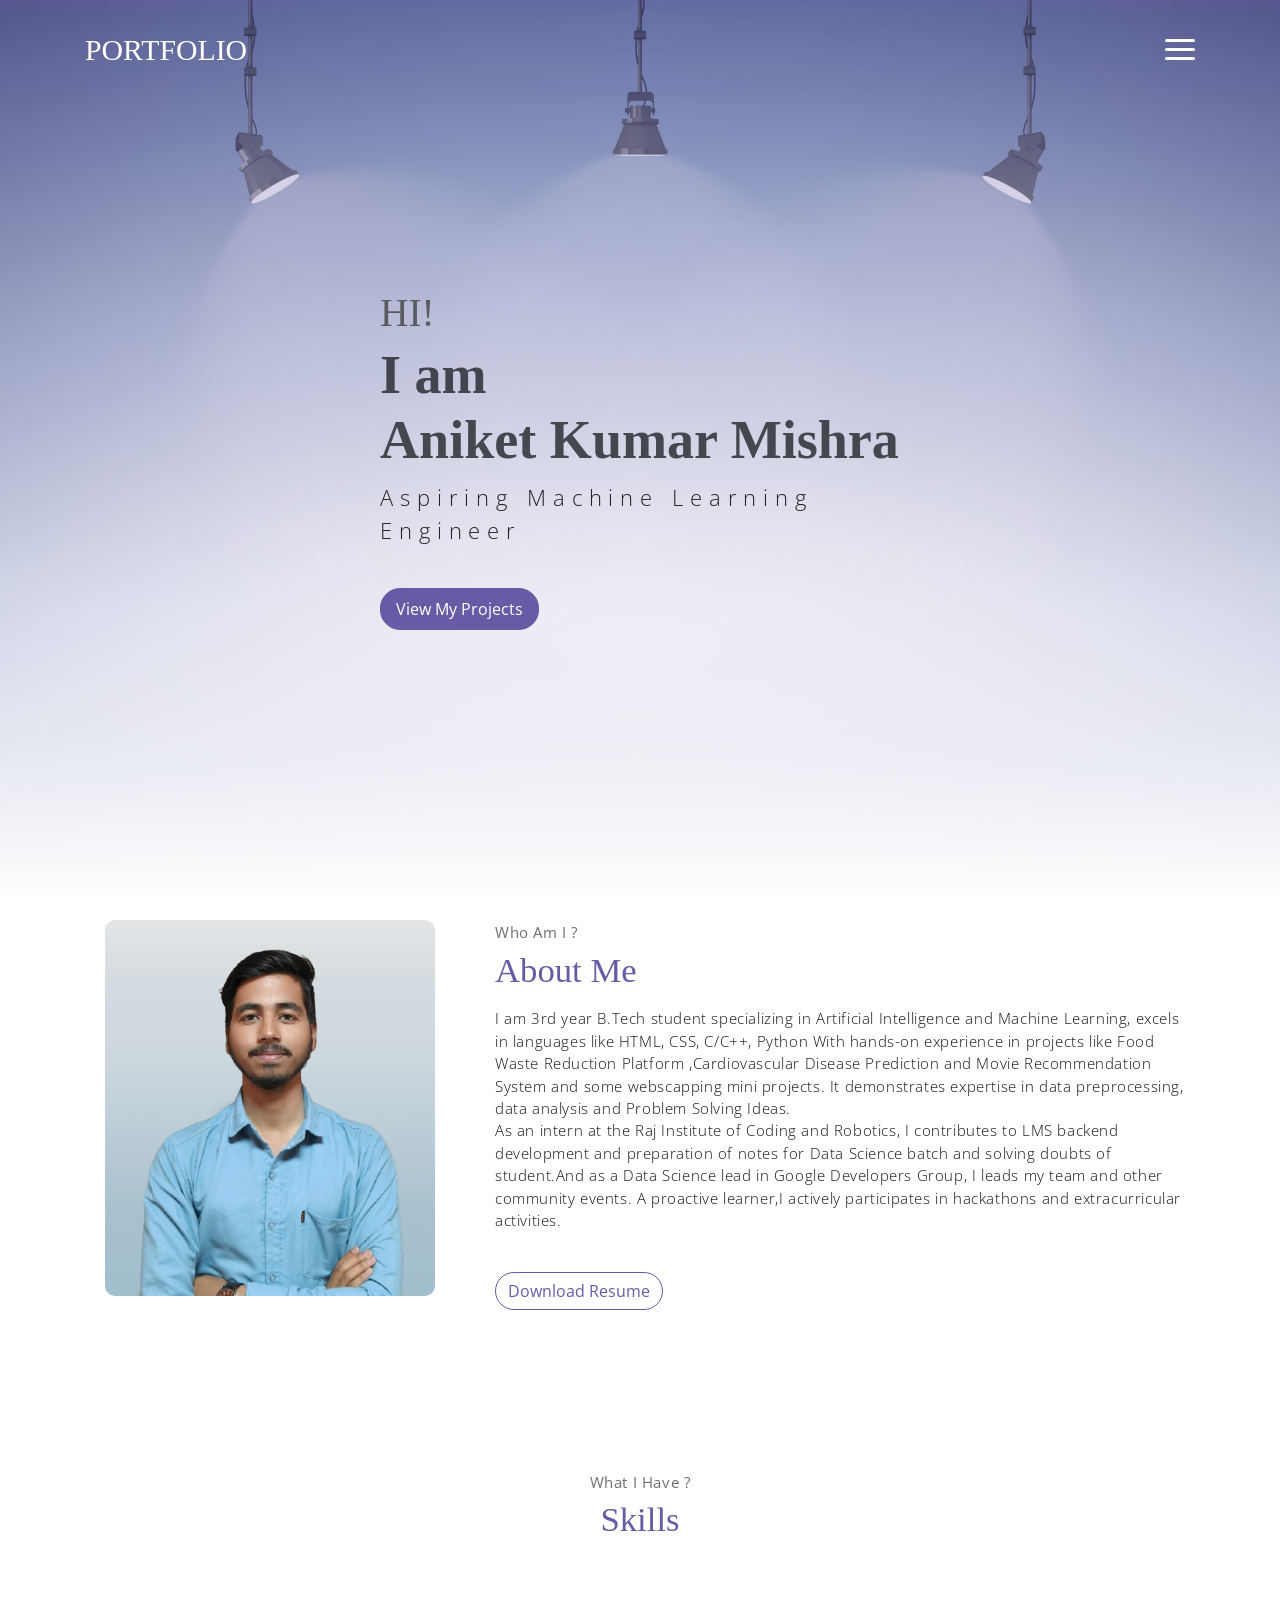
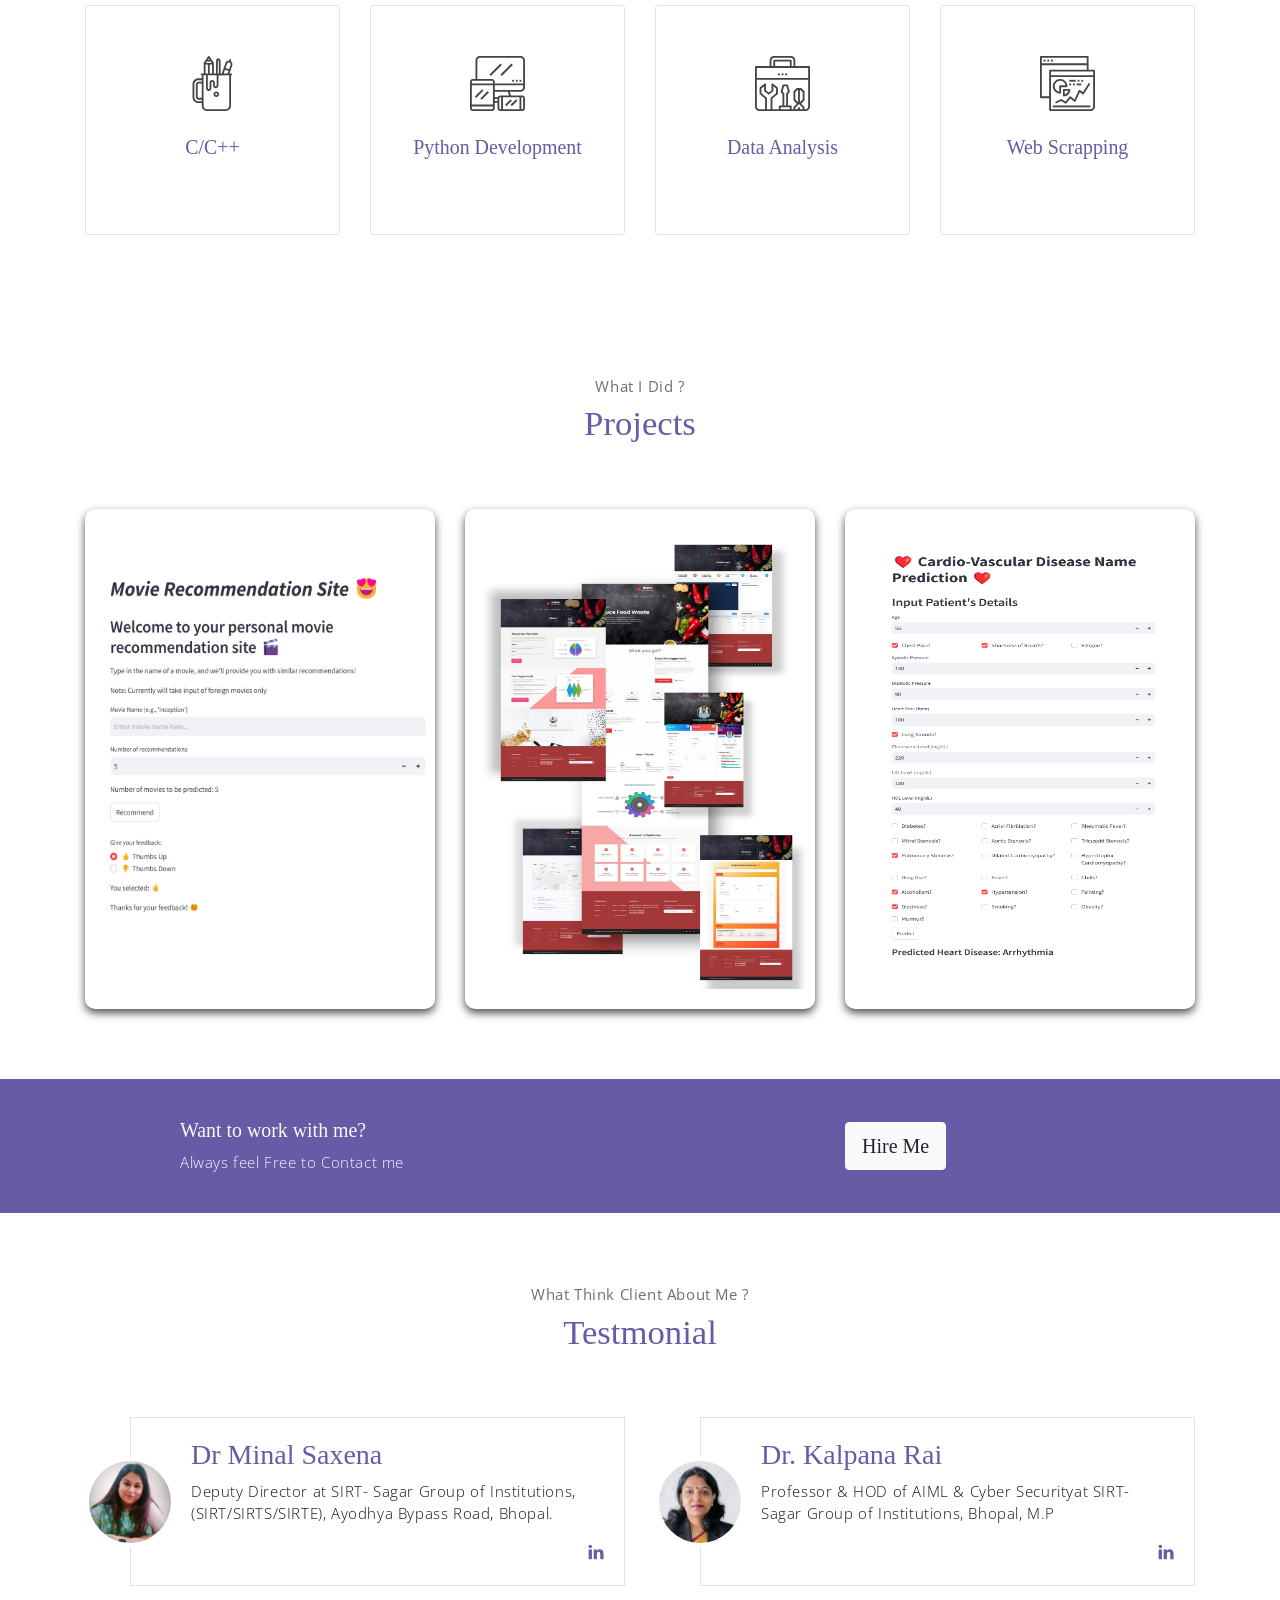
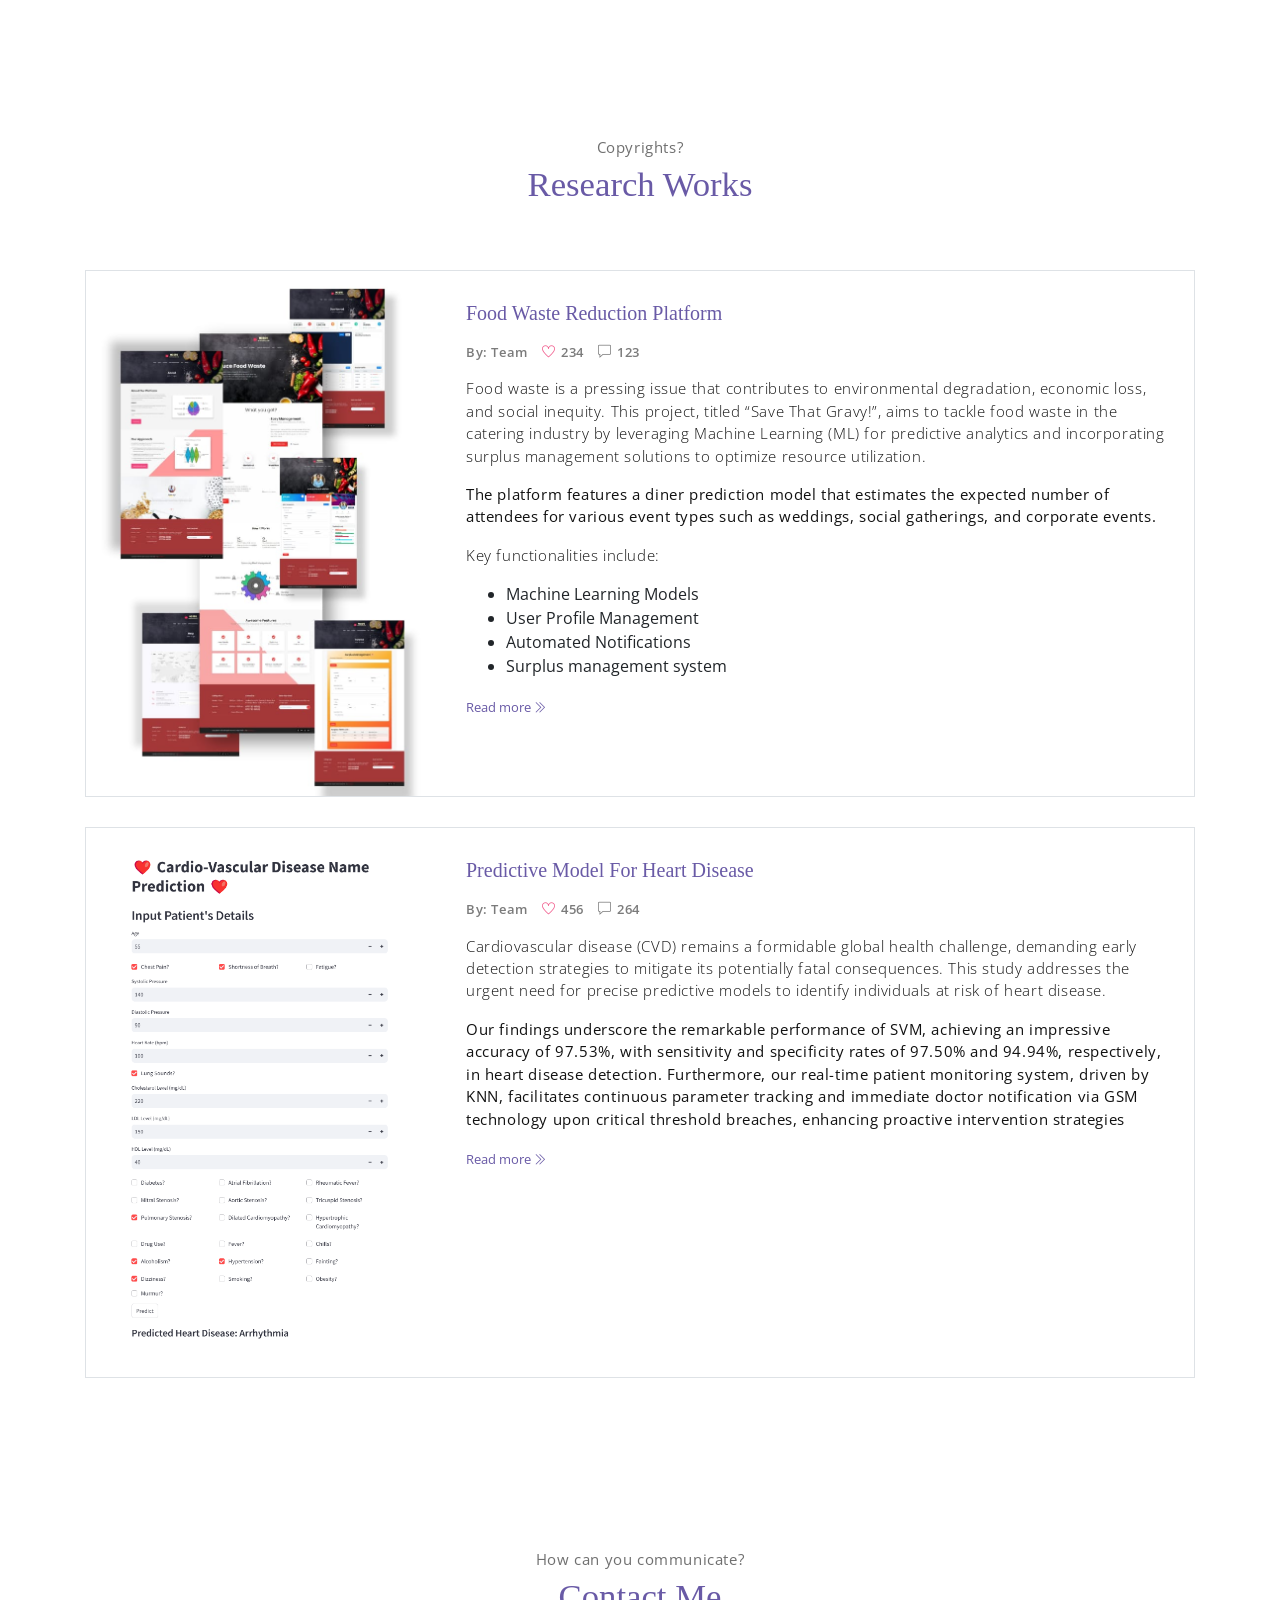
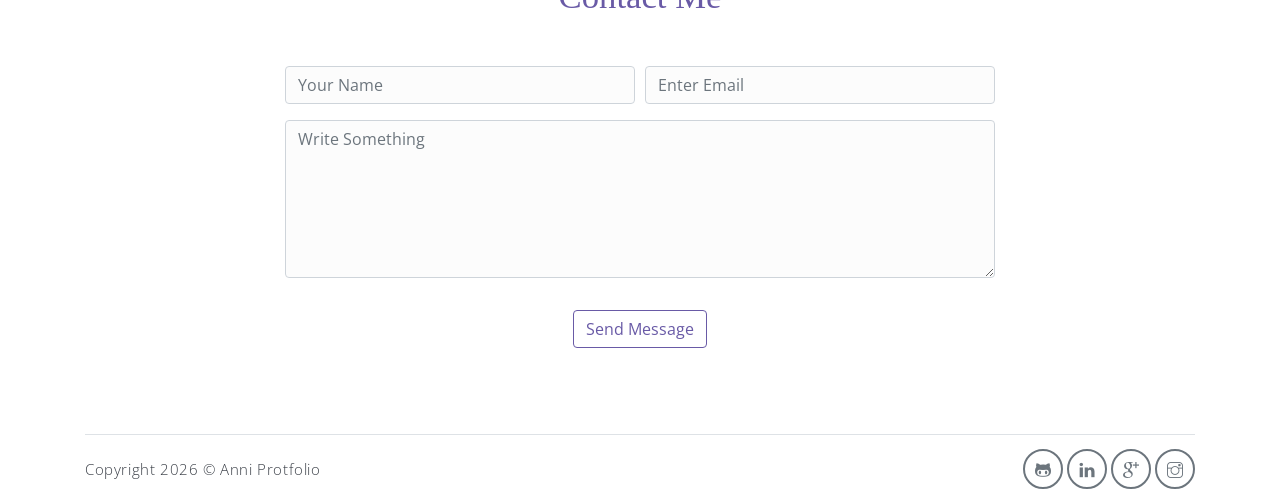
==== index.html @ a557cfe2 "inner folder removed" ====
<!DOCTYPE html>
<html lang="en">

<head>
    <meta charset="utf-8">
    <meta name="viewport" content="width=device-width, initial-scale=1, shrink-to-fit=no">
    <meta name="author" content="Aniket">
    <title>Anni Portfolio</title>
    <!-- font icons -->
    <link rel="stylesheet" href="assets/vendors/themify-icons/css/themify-icons.css">
    <!-- Bootstrap + Meyawo main styles -->
    <link rel="stylesheet" href="assets/css/index.css">
</head>

<body data-spy="scroll" data-target=".navbar" data-offset="40" id="home">

    <!-- Page Navbar -->
    <nav class="custom-navbar" data-spy="affix" data-offset-top="20">
        <div class="container">
            <a class="logo" href="">PORTFOLIO</a>
            <ul class="nav">
                <li class="item">
                    <a class="link" href="#home">Home</a>
                </li>
                <li class="item">
                    <a class="link" href="#about">About</a>
                </li>
                <li class="item">
                    <a class="link" href="#portfolio">Projects</a>
                </li>
                <li class="item">
                    <a class="link" href="#testmonial">Testmonial</a>
                </li>
                <li class="item">
                    <a class="link" href="#blog">Research</a>
                </li>
                <li class="item">
                    <a class="link" href="#contact">Contact</a>
                </li>
                <li class="item ml-md-3">
                    <a href="assets/pdf/Aniket's Resume Aug 24.pdf" class="btn btn-primary"
                        download="Aniket_kumar_mishra_resume.pdf">My Resume</a>
                </li>
            </ul>
            <a href="javascript:void(0)" id="nav-toggle" class="hamburger hamburger--elastic">
                <div class="hamburger-box">
                    <div class="hamburger-inner"></div>
                </div>
            </a>
        </div>
    </nav><!-- End of Page Navbar -->

    <!-- page header -->
    <header id="home" class="header">
        <div class="overlay"></div>
        <div class="header-content container">
            <h1 class="header-title">
                <span class="up">HI!</span>
                <span class="down">I am</span>
                <span class="more-down">Aniket Kumar Mishra</span>
            </h1>
            <p class="header-subtitle">Aspiring Machine Learning Engineer</p>

            <a href="#portfolio" class="btn btn-primary">View My Projects</a>
        </div>
    </header><!-- end of page header -->

    <!-- about section -->
    <section class="section pt-0" id="about">
        <!-- container -->
        <div class="container text-center">
            <!-- about wrapper -->
            <div class="about">
                <div class="about-img-holder">
                    <img src="assets/imgs/man.png" class="about-img" alt="#">
                </div>
                <div class="about-caption">
                    <p class="section-subtitle">Who Am I ?</p>
                    <h2 class="section-title mb-3">About Me</h2>
                    <p>
                        I am 3rd year B.Tech student specializing in Artificial Intelligence and Machine Learning,
                        excels in languages like HTML, CSS, C/C++, Python With hands-on experience in projects like Food
                        Waste Reduction Platform ,Cardiovascular Disease Prediction and Movie Recommendation System and
                        some webscapping mini projects. It demonstrates expertise in data preprocessing, data analysis
                        and Problem Solving Ideas. <br> As an intern at the Raj Institute of Coding and Robotics, I
                        contributes to LMS backend development and preparation of notes for Data Science batch and
                        solving doubts of student.And as a Data Science lead in Google Developers Group, I leads my team
                        and other community events. A proactive learner,I actively participates in hackathons and
                        extracurricular activities.
                    </p>
                    <a href="assets/pdf/Aniket's Resume Aug 24.pdf" class="btn-rounded btn btn-outline-primary mt-4"
                        download="Aniket_kumar_mishra_resume.pdf">Download Resume</a>
                </div>
            </div><!-- end of about wrapper -->
        </div><!-- end of container -->
    </section> <!-- end of about section -->

    <!-- service section -->
    <section class="section" id="service">
        <div class="container text-center">
            <p class="section-subtitle">What I Have ?</p>
            <h6 class="section-title mb-6">Skills</h6>
            <!-- row -->
            <div class="row">
                <div class="col-md-6 col-lg-3">
                    <div class="service-card">
                        <div class="body">
                            <img src="assets/imgs/pencil-case.svg" alt="#" class="icon">
                            <h6 class="title">C/C++</h6>
                            <p class="subtitle">Implementation in the projects.</p>
                        </div>
                    </div>
                </div>
                <div class="col-md-6 col-lg-3">
                    <div class="service-card">
                        <div class="body">
                            <img src="assets/imgs/responsive.svg" alt="#" class="icon">
                            <h6 class="title">Python Development</h6>
                            <p class="subtitle">Implementation in the projects.</p>
                        </div>
                    </div>
                </div>
                <div class="col-md-6 col-lg-3">
                    <div class="service-card">
                        <div class="body">
                            <img src="assets/imgs/toolbox.svg" alt="#" class="icon">
                            <h6 class="title">Data Analysis</h6>
                            <p class="subtitle">Implementation in the projects.</p>
                        </div>
                    </div>
                </div>
                <div class="col-md-6 col-lg-3">
                    <div class="service-card">
                        <div class="body">
                            <img src="assets/imgs/analytics.svg" alt="#" class="icon">
                            <h6 class="title">Web Scrapping</h6>
                            <p class="subtitle">Implementation in the projects.</p>
                        </div>
                    </div>
                </div>
            </div><!-- end of row -->
        </div>
    </section><!-- end of service section -->

    <!-- portfolio section -->
    <section class="section" id="portfolio">
        <div class="container text-center">
            <p class="section-subtitle">What I Did ?</p>
            <h6 class="section-title mb-6">Projects</h6>
            <!-- row -->
            <div class="row">
                <div class="col-md-4">
                    <a href="https://movie-recommenderr.streamlit.app/" target="_blank" class="portfolio-card">
                        <img class="portfolio-card-img" src="assets/imgs/project-2.png" class="img-responsive rounded"
                            alt="#">
                        <span class="portfolio-card-overlay">
                            <span class="portfolio-card-caption">
                                <h4>Movie Recommendation System</h5>
                                    <p class="font-weight-normal">Unsupervised Learning.</p>
                            </span>
                        </span>
                    </a>
                </div>
                <div class="col-md-4">
                    <a href="https://morph-ai.onrender.com" target="_blank" class="portfolio-card">
                        <img src="assets/imgs/project-1.jpeg" class="portfolio-card-img" alt="#">
                        <span class="portfolio-card-overlay">
                            <span class="portfolio-card-caption">
                                <h4>Morph, "Save That Gravy"</h5>
                                    <p class="font-weight-normal">A Food Waste Rduction Platform</p>
                            </span>
                        </span>
                    </a>
                </div>
                <div class="col-md-4">
                    <a href="#" class="portfolio-card">
                        <img class="portfolio-card-img" src="assets/imgs/project-3.png" class="img-responsive rounded"
                            alt="#">
                        <span class="portfolio-card-overlay">
                            <span class="portfolio-card-caption">
                                <h4>Heart Disease Prediction Model</h5>
                                    <p class="font-weight-normal">Using Machine learning on real Data.</p>
                            </span>
                        </span>
                    </a>
                </div>
            </div><!-- end of row -->
        </div><!-- end of container -->
    </section> <!-- end of portfolio section -->


    <!-- section -->
    <section class="section-sm bg-primary">
        <!-- container -->
        <div class="container text-center text-sm-left">
            <!-- row -->
            <div class="row align-items-center">
                <div class="col-sm offset-md-1 mb-4 mb-md-0">
                    <h6 class="title text-light">Want to work with me?</h6>
                    <p class="m-0 text-light">Always feel Free to Contact me</p>
                </div>
                <div class="col-sm offset-sm-2 offset-md-3">
                    <a href="#contact" class="btn btn-lg my-font btn-light rounded">Hire Me</a>
                </div>
            </div> <!-- end of row -->
        </div> <!-- end of container -->
    </section> <!-- end of section -->

    <!-- testimonial section -->
    <section class="section" id="testmonial">
        <div class="container text-center">
            <p class="section-subtitle">What Think Client About Me ?</p>
            <h6 class="section-title mb-6">Testmonial</h6>

            <!-- row -->
            <div class="row">
                <div class="col-md-6">
                    <div class="testimonial-card">
                        <div class="testimonial-card-img-holder">
                            <img src="assets/imgs/test-1.jpg" class="testimonial-card-img" alt="#">
                        </div>
                        <div class="testimonial-card-body">
                            <h3>Dr Minal Saxena</h3>
                            <p class="testimonial-card-subtitle">
                                Deputy Director at SIRT- Sagar Group of Institutions, (SIRT/SIRTS/SIRTE), Ayodhya Bypass
                                Road, Bhopal.</p>
                            <div class="social-links text-right m-auto ml-sm-auto">
                                <a href="https://www.linkedin.com/in/dr-minal-saxena-9759baa0/" class="link"><i
                                        class="ti-linkedin"></i></a>
                            </div>
                        </div>
                    </div>
                </div>
                <div class="col-md-6">
                    <div class="testimonial-card">
                        <div class="testimonial-card-img-holder">
                            <img src="assets/imgs/test-2.jpg" class="testimonial-card-img" alt="#">
                        </div>
                        <div class="testimonial-card-body">
                            <h3>Dr. Kalpana Rai</h3>
                            <p class="testimonial-card-subtitle">
                              Professor & HOD of AIML & Cyber Securityat SIRT- Sagar Group of Institutions, Bhopal, M.P</p>
                            <div class="social-links text-right m-auto ml-sm-auto">
                                <a href="https://www.linkedin.com/in/kalpana-rai-48077834/" class="link"><i
                                        class="ti-linkedin"></i></a>
                            </div>
                        </div>
                    </div>
                </div>
            </div>
        </div> <!-- end of container -->
    </section> <!-- end of testimonial section -->

    <!-- blog section -->
    <section class="section" id="blog">
        <!-- container -->
        <div class="container text-center">
            <p class="section-subtitle">Copyrights?</p>
            <h6 class="section-title mb-6">Research Works</h6>
            <!-- blog-wrapper -->
            <div class="blog-card">
                <div class="blog-card-header">
                    <img src="assets/imgs/project-1.jpeg" class="blog-card-img" alt="#">
                </div>
                <div class="blog-card-body">
                    <h5 class="blog-card-title">Food Waste Reduction Platform</h6>

                        <p class="blog-card-caption">
                            <a href="#">By: Team</a>
                            <a href="#"><i class="ti-heart text-danger"></i> 234</a>
                            <a href="#"><i class="ti-comment"></i> 123</a>
                        </p>
                        <p>Food waste is a pressing issue that contributes to environmental degradation, economic loss,
                            and social inequity. This project, titled “Save That Gravy!”, aims to tackle food waste in
                            the
                            catering industry by leveraging Machine Learning (ML) for predictive analytics and
                            incorporating surplus management solutions to optimize resource utilization.</p>

                        <p><b>The platform features a diner prediction model that estimates the expected number of
                                attendees for various event types such as weddings, social gatherings, and corporate
                                events.</b>
                        </p>
                        <p>Key functionalities include:</p>
                        <ul>
                            <li>Machine Learning Models</li>
                            <li>User Profile Management</li>
                            <li>Automated Notifications</li>
                            <li>Surplus management system</li>
                        </ul>

                        <a href="#" class="blog-card-link">Read more <i class="ti-angle-double-right"></i></a>
                </div>
            </div><!-- end of blog wrapper -->

            <!-- blog-wrapper -->
            <div class="blog-card">
                <div class="blog-card-header">
                    <img src="assets/imgs/project-3.png" class="blog-card-img" alt="#">
                </div>
                <div class="blog-card-body">
                    <h5 class="blog-card-title">Predictive Model For Heart Disease</h6>

                        <p class="blog-card-caption">
                            <a href="#">By: Team</a>
                            <a href="#"><i class="ti-heart text-danger"></i> 456</a>
                            <a href="#"><i class="ti-comment"></i> 264</a>
                        </p>

                        <p>Cardiovascular disease (CVD) remains a formidable global health challenge, demanding early
                            detection strategies to mitigate its
                            potentially fatal consequences. This study addresses the urgent need for precise predictive
                            models to identify individuals at risk of
                            heart disease.</p>

                        <p><b>Our findings underscore the remarkable performance of SVM, achieving an impressive
                                accuracy of 97.53%, with sensitivity and
                                specificity rates of 97.50% and 94.94%, respectively, in heart disease detection.
                                Furthermore, our real-time patient monitoring
                                system, driven by KNN, facilitates continuous parameter tracking and immediate doctor
                                notification via GSM technology upon
                                critical threshold breaches, enhancing proactive intervention strategies</b></p>

                        <a href="#" class="blog-card-link">Read more <i class="ti-angle-double-right"></i></a>
                </div>
            </div><!-- end of blog wrapper -->

        </div><!-- end of container -->
    </section><!-- end of blog section -->

    <!-- contact section -->
    <section class="section" id="contact">
        <div class="container text-center">
            <p class="section-subtitle">How can you communicate?</p>
            <h6 class="section-title mb-5">Contact Me</h6>
            <!-- contact form -->
            <form action="" class="contact-form col-md-10 col-lg-8 m-auto">
                <div class="form-row">
                    <div class="form-group col-sm-6">
                        <input type="text" size="50" class="form-control" placeholder="Your Name" required>
                    </div>
                    <div class="form-group col-sm-6">
                        <input type="email" class="form-control" placeholder="Enter Email" requried>
                    </div>
                    <div class="form-group col-sm-12">
                        <textarea name="comment" id="comment" rows="6" class="form-control"
                            placeholder="Write Something"></textarea>
                    </div>
                    <div class="form-group col-sm-12 mt-3">
                        <input type="submit" value="Send Message" class="btn btn-outline-primary rounded">
                    </div>
                </div>
            </form><!-- end of contact form -->
        </div><!-- end of container -->
    </section><!-- end of contact section -->

    <!-- footer -->
    <div class="container">
        <footer class="footer">
            <p class="mb-0">Copyright
                <script>document.write(new Date().getFullYear())</script> &copy; <a href="#">Anni</a> Protfolio
            </p>
            <div class="social-links text-right m-auto ml-sm-auto">
                <a href="https://github.com/anni990" class="link" target="_blank"><i class="ti-github"></i></a>
                <a href="https://www.linkedin.com/in/aniket-kumar-mishra-35a9b5262/" class="link" target="_blank"><i
                        class="ti-linkedin"></i></a>
                <a href="https://mail.google.com/mail/u/0/?tab=rm&ogbl#inbox?compose=new" class="link" target="_blank"><i class="ti-google"></i></a>
                <a href="https://www.instagram.com/_aniket_990/" class="link" target="_blank"><i class="ti-instagram"></i></a>
            </div>
        </footer>
    </div> <!-- end of page footer -->

    <!-- core  -->
    <script src="assets/vendors/jquery/jquery-3.4.1.js"></script>
    <script src="assets/vendors/bootstrap/bootstrap.bundle.js"></script>

    <!-- bootstrap 3 affix -->
    <script src="assets/vendors/bootstrap/bootstrap.affix.js"></script>

    <!-- Meyawo js -->
    <script src="assets/js/meyawo.js"></script>

</body>

</html>
---- assets/vendors/themify-icons/css/themify-icons.css ----
@font-face {
	font-family: 'themify';
	src:url("../fonts/themify.eot?-fvbane");
	src:url("../fonts/themify.eot?#iefix-fvbane") format("embedded-opentype"),
		url("../fonts/themify.woff?-fvbane") format("woff"),
		url("../fonts/themify.ttf?-fvbane") format("truetype"),
		url("../fonts/themify.svg?-fvbane#themify") format("svg");
	font-weight: normal;
	font-style: normal;
}

[class^="ti-"], [class*=" ti-"] {
	font-family: 'themify';
	speak: none;
	font-style: normal;
	font-weight: normal;
	font-variant: normal;
	text-transform: none;
	line-height: 1;

	/* Better Font Rendering =========== */
	-webkit-font-smoothing: antialiased;
	-moz-osx-font-smoothing: grayscale;
}

.ti-wand:before {
	content: "\e600";
}
.ti-volume:before {
	content: "\e601";
}
.ti-user:before {
	content: "\e602";
}
.ti-unlock:before {
	content: "\e603";
}
.ti-unlink:before {
	content: "\e604";
}
.ti-trash:before {
	content: "\e605";
}
.ti-thought:before {
	content: "\e606";
}
.ti-target:before {
	content: "\e607";
}
.ti-tag:before {
	content: "\e608";
}
.ti-tablet:before {
	content: "\e609";
}
.ti-star:before {
	content: "\e60a";
}
.ti-spray:before {
	content: "\e60b";
}
.ti-signal:before {
	content: "\e60c";
}
.ti-shopping-cart:before {
	content: "\e60d";
}
.ti-shopping-cart-full:before {
	content: "\e60e";
}
.ti-settings:before {
	content: "\e60f";
}
.ti-search:before {
	content: "\e610";
}
.ti-zoom-in:before {
	content: "\e611";
}
.ti-zoom-out:before {
	content: "\e612";
}
.ti-cut:before {
	content: "\e613";
}
.ti-ruler:before {
	content: "\e614";
}
.ti-ruler-pencil:before {
	content: "\e615";
}
.ti-ruler-alt:before {
	content: "\e616";
}
.ti-bookmark:before {
	content: "\e617";
}
.ti-bookmark-alt:before {
	content: "\e618";
}
.ti-reload:before {
	content: "\e619";
}
.ti-plus:before {
	content: "\e61a";
}
.ti-pin:before {
	content: "\e61b";
}
.ti-pencil:before {
	content: "\e61c";
}
.ti-pencil-alt:before {
	content: "\e61d";
}
.ti-paint-roller:before {
	content: "\e61e";
}
.ti-paint-bucket:before {
	content: "\e61f";
}
.ti-na:before {
	content: "\e620";
}
.ti-mobile:before {
	content: "\e621";
}
.ti-minus:before {
	content: "\e622";
}
.ti-medall:before {
	content: "\e623";
}
.ti-medall-alt:before {
	content: "\e624";
}
.ti-marker:before {
	content: "\e625";
}
.ti-marker-alt:before {
	content: "\e626";
}
.ti-arrow-up:before {
	content: "\e627";
}
.ti-arrow-right:before {
	content: "\e628";
}
.ti-arrow-left:before {
	content: "\e629";
}
.ti-arrow-down:before {
	content: "\e62a";
}
.ti-lock:before {
	content: "\e62b";
}
.ti-location-arrow:before {
	content: "\e62c";
}
.ti-link:before {
	content: "\e62d";
}
.ti-layout:before {
	content: "\e62e";
}
.ti-layers:before {
	content: "\e62f";
}
.ti-layers-alt:before {
	content: "\e630";
}
.ti-key:before {
	content: "\e631";
}
.ti-import:before {
	content: "\e632";
}
.ti-image:before {
	content: "\e633";
}
.ti-heart:before {
	content: "\e634";
}
.ti-heart-broken:before {
	content: "\e635";
}
.ti-hand-stop:before {
	content: "\e636";
}
.ti-hand-open:before {
	content: "\e637";
}
.ti-hand-drag:before {
	content: "\e638";
}
.ti-folder:before {
	content: "\e639";
}
.ti-flag:before {
	content: "\e63a";
}
.ti-flag-alt:before {
	content: "\e63b";
}
.ti-flag-alt-2:before {
	content: "\e63c";
}
.ti-eye:before {
	content: "\e63d";
}
.ti-export:before {
	content: "\e63e";
}
.ti-exchange-vertical:before {
	content: "\e63f";
}
.ti-desktop:before {
	content: "\e640";
}
.ti-cup:before {
	content: "\e641";
}
.ti-crown:before {
	content: "\e642";
}
.ti-comments:before {
	content: "\e643";
}
.ti-comment:before {
	content: "\e644";
}
.ti-comment-alt:before {
	content: "\e645";
}
.ti-close:before {
	content: "\e646";
}
.ti-clip:before {
	content: "\e647";
}
.ti-angle-up:before {
	content: "\e648";
}
.ti-angle-right:before {
	content: "\e649";
}
.ti-angle-left:before {
	content: "\e64a";
}
.ti-angle-down:before {
	content: "\e64b";
}
.ti-check:before {
	content: "\e64c";
}
.ti-check-box:before {
	content: "\e64d";
}
.ti-camera:before {
	content: "\e64e";
}
.ti-announcement:before {
	content: "\e64f";
}
.ti-brush:before {
	content: "\e650";
}
.ti-briefcase:before {
	content: "\e651";
}
.ti-bolt:before {
	content: "\e652";
}
.ti-bolt-alt:before {
	content: "\e653";
}
.ti-blackboard:before {
	content: "\e654";
}
.ti-bag:before {
	content: "\e655";
}
.ti-move:before {
	content: "\e656";
}
.ti-arrows-vertical:before {
	content: "\e657";
}
.ti-arrows-horizontal:before {
	content: "\e658";
}
.ti-fullscreen:before {
	content: "\e659";
}
.ti-arrow-top-right:before {
	content: "\e65a";
}
.ti-arrow-top-left:before {
	content: "\e65b";
}
.ti-arrow-circle-up:before {
	content: "\e65c";
}
.ti-arrow-circle-right:before {
	content: "\e65d";
}
.ti-arrow-circle-left:before {
	content: "\e65e";
}
.ti-arrow-circle-down:before {
	content: "\e65f";
}
.ti-angle-double-up:before {
	content: "\e660";
}
.ti-angle-double-right:before {
	content: "\e661";
}
.ti-angle-double-left:before {
	content: "\e662";
}
.ti-angle-double-down:before {
	content: "\e663";
}
.ti-zip:before {
	content: "\e664";
}
.ti-world:before {
	content: "\e665";
}
.ti-wheelchair:before {
	content: "\e666";
}
.ti-view-list:before {
	content: "\e667";
}
.ti-view-list-alt:before {
	content: "\e668";
}
.ti-view-grid:before {
	content: "\e669";
}
.ti-uppercase:before {
	content: "\e66a";
}
.ti-upload:before {
	content: "\e66b";
}
.ti-underline:before {
	content: "\e66c";
}
.ti-truck:before {
	content: "\e66d";
}
.ti-timer:before {
	content: "\e66e";
}
.ti-ticket:before {
	content: "\e66f";
}
.ti-thumb-up:before {
	content: "\e670";
}
.ti-thumb-down:before {
	content: "\e671";
}
.ti-text:before {
	content: "\e672";
}
.ti-stats-up:before {
	content: "\e673";
}
.ti-stats-down:before {
	content: "\e674";
}
.ti-split-v:before {
	content: "\e675";
}
.ti-split-h:before {
	content: "\e676";
}
.ti-smallcap:before {
	content: "\e677";
}
.ti-shine:before {
	content: "\e678";
}
.ti-shift-right:before {
	content: "\e679";
}
.ti-shift-left:before {
	content: "\e67a";
}
.ti-shield:before {
	content: "\e67b";
}
.ti-notepad:before {
	content: "\e67c";
}
.ti-server:before {
	content: "\e67d";
}
.ti-quote-right:before {
	content: "\e67e";
}
.ti-quote-left:before {
	content: "\e67f";
}
.ti-pulse:before {
	content: "\e680";
}
.ti-printer:before {
	content: "\e681";
}
.ti-power-off:before {
	content: "\e682";
}
.ti-plug:before {
	content: "\e683";
}
.ti-pie-chart:before {
	content: "\e684";
}
.ti-paragraph:before {
	content: "\e685";
}
.ti-panel:before {
	content: "\e686";
}
.ti-package:before {
	content: "\e687";
}
.ti-music:before {
	content: "\e688";
}
.ti-music-alt:before {
	content: "\e689";
}
.ti-mouse:before {
	content: "\e68a";
}
.ti-mouse-alt:before {
	content: "\e68b";
}
.ti-money:before {
	content: "\e68c";
}
.ti-microphone:before {
	content: "\e68d";
}
.ti-menu:before {
	content: "\e68e";
}
.ti-menu-alt:before {
	content: "\e68f";
}
.ti-map:before {
	content: "\e690";
}
.ti-map-alt:before {
	content: "\e691";
}
.ti-loop:before {
	content: "\e692";
}
.ti-location-pin:before {
	content: "\e693";
}
.ti-list:before {
	content: "\e694";
}
.ti-light-bulb:before {
	content: "\e695";
}
.ti-Italic:before {
	content: "\e696";
}
.ti-info:before {
	content: "\e697";
}
.ti-infinite:before {
	content: "\e698";
}
.ti-id-badge:before {
	content: "\e699";
}
.ti-hummer:before {
	content: "\e69a";
}
.ti-home:before {
	content: "\e69b";
}
.ti-help:before {
	content: "\e69c";
}
.ti-headphone:before {
	content: "\e69d";
}
.ti-harddrives:before {
	content: "\e69e";
}
.ti-harddrive:before {
	content: "\e69f";
}
.ti-gift:before {
	content: "\e6a0";
}
.ti-game:before {
	content: "\e6a1";
}
.ti-filter:before {
	content: "\e6a2";
}
.ti-files:before {
	content: "\e6a3";
}
.ti-file:before {
	content: "\e6a4";
}
.ti-eraser:before {
	content: "\e6a5";
}
.ti-envelope:before {
	content: "\e6a6";
}
.ti-download:before {
	content: "\e6a7";
}
.ti-direction:before {
	content: "\e6a8";
}
.ti-direction-alt:before {
	content: "\e6a9";
}
.ti-dashboard:before {
	content: "\e6aa";
}
.ti-control-stop:before {
	content: "\e6ab";
}
.ti-control-shuffle:before {
	content: "\e6ac";
}
.ti-control-play:before {
	content: "\e6ad";
}
.ti-control-pause:before {
	content: "\e6ae";
}
.ti-control-forward:before {
	content: "\e6af";
}
.ti-control-backward:before {
	content: "\e6b0";
}
.ti-cloud:before {
	content: "\e6b1";
}
.ti-cloud-up:before {
	content: "\e6b2";
}
.ti-cloud-down:before {
	content: "\e6b3";
}
.ti-clipboard:before {
	content: "\e6b4";
}
.ti-car:before {
	content: "\e6b5";
}
.ti-calendar:before {
	content: "\e6b6";
}
.ti-book:before {
	content: "\e6b7";
}
.ti-bell:before {
	content: "\e6b8";
}
.ti-basketball:before {
	content: "\e6b9";
}
.ti-bar-chart:before {
	content: "\e6ba";
}
.ti-bar-chart-alt:before {
	content: "\e6bb";
}
.ti-back-right:before {
	content: "\e6bc";
}
.ti-back-left:before {
	content: "\e6bd";
}
.ti-arrows-corner:before {
	content: "\e6be";
}
.ti-archive:before {
	content: "\e6bf";
}
.ti-anchor:before {
	content: "\e6c0";
}
.ti-align-right:before {
	content: "\e6c1";
}
.ti-align-left:before {
	content: "\e6c2";
}
.ti-align-justify:before {
	content: "\e6c3";
}
.ti-align-center:before {
	content: "\e6c4";
}
.ti-alert:before {
	content: "\e6c5";
}
.ti-alarm-clock:before {
	content: "\e6c6";
}
.ti-agenda:before {
	content: "\e6c7";
}
.ti-write:before {
	content: "\e6c8";
}
.ti-window:before {
	content: "\e6c9";
}
.ti-widgetized:before {
	content: "\e6ca";
}
.ti-widget:before {
	content: "\e6cb";
}
.ti-widget-alt:before {
	content: "\e6cc";
}
.ti-wallet:before {
	content: "\e6cd";
}
.ti-video-clapper:before {
	content: "\e6ce";
}
.ti-video-camera:before {
	content: "\e6cf";
}
.ti-vector:before {
	content: "\e6d0";
}
.ti-themify-logo:before {
	content: "\e6d1";
}
.ti-themify-favicon:before {
	content: "\e6d2";
}
.ti-themify-favicon-alt:before {
	content: "\e6d3";
}
.ti-support:before {
	content: "\e6d4";
}
.ti-stamp:before {
	content: "\e6d5";
}
.ti-split-v-alt:before {
	content: "\e6d6";
}
.ti-slice:before {
	content: "\e6d7";
}
.ti-shortcode:before {
	content: "\e6d8";
}
.ti-shift-right-alt:before {
	content: "\e6d9";
}
.ti-shift-left-alt:before {
	content: "\e6da";
}
.ti-ruler-alt-2:before {
	content: "\e6db";
}
.ti-receipt:before {
	content: "\e6dc";
}
.ti-pin2:before {
	content: "\e6dd";
}
.ti-pin-alt:before {
	content: "\e6de";
}
.ti-pencil-alt2:before {
	content: "\e6df";
}
.ti-palette:before {
	content: "\e6e0";
}
.ti-more:before {
	content: "\e6e1";
}
.ti-more-alt:before {
	content: "\e6e2";
}
.ti-microphone-alt:before {
	content: "\e6e3";
}
.ti-magnet:before {
	content: "\e6e4";
}
.ti-line-double:before {
	content: "\e6e5";
}
.ti-line-dotted:before {
	content: "\e6e6";
}
.ti-line-dashed:before {
	content: "\e6e7";
}
.ti-layout-width-full:before {
	content: "\e6e8";
}
.ti-layout-width-default:before {
	content: "\e6e9";
}
.ti-layout-width-default-alt:before {
	content: "\e6ea";
}
.ti-layout-tab:before {
	content: "\e6eb";
}
.ti-layout-tab-window:before {
	content: "\e6ec";
}
.ti-layout-tab-v:before {
	content: "\e6ed";
}
.ti-layout-tab-min:before {
	content: "\e6ee";
}
.ti-layout-slider:before {
	content: "\e6ef";
}
.ti-layout-slider-alt:before {
	content: "\e6f0";
}
.ti-layout-sidebar-right:before {
	content: "\e6f1";
}
.ti-layout-sidebar-none:before {
	content: "\e6f2";
}
.ti-layout-sidebar-left:before {
	content: "\e6f3";
}
.ti-layout-placeholder:before {
	content: "\e6f4";
}
.ti-layout-menu:before {
	content: "\e6f5";
}
.ti-layout-menu-v:before {
	content: "\e6f6";
}
.ti-layout-menu-separated:before {
	content: "\e6f7";
}
.ti-layout-menu-full:before {
	content: "\e6f8";
}
.ti-layout-media-right-alt:before {
	content: "\e6f9";
}
.ti-layout-media-right:before {
	content: "\e6fa";
}
.ti-layout-media-overlay:before {
	content: "\e6fb";
}
.ti-layout-media-overlay-alt:before {
	content: "\e6fc";
}
.ti-layout-media-overlay-alt-2:before {
	content: "\e6fd";
}
.ti-layout-media-left-alt:before {
	content: "\e6fe";
}
.ti-layout-media-left:before {
	content: "\e6ff";
}
.ti-layout-media-center-alt:before {
	content: "\e700";
}
.ti-layout-media-center:before {
	content: "\e701";
}
.ti-layout-list-thumb:before {
	content: "\e702";
}
.ti-layout-list-thumb-alt:before {
	content: "\e703";
}
.ti-layout-list-post:before {
	content: "\e704";
}
.ti-layout-list-large-image:before {
	content: "\e705";
}
.ti-layout-line-solid:before {
	content: "\e706";
}
.ti-layout-grid4:before {
	content: "\e707";
}
.ti-layout-grid3:before {
	content: "\e708";
}
.ti-layout-grid2:before {
	content: "\e709";
}
.ti-layout-grid2-thumb:before {
	content: "\e70a";
}
.ti-layout-cta-right:before {
	content: "\e70b";
}
.ti-layout-cta-left:before {
	content: "\e70c";
}
.ti-layout-cta-center:before {
	content: "\e70d";
}
.ti-layout-cta-btn-right:before {
	content: "\e70e";
}
.ti-layout-cta-btn-left:before {
	content: "\e70f";
}
.ti-layout-column4:before {
	content: "\e710";
}
.ti-layout-column3:before {
	content: "\e711";
}
.ti-layout-column2:before {
	content: "\e712";
}
.ti-layout-accordion-separated:before {
	content: "\e713";
}
.ti-layout-accordion-merged:before {
	content: "\e714";
}
.ti-layout-accordion-list:before {
	content: "\e715";
}
.ti-ink-pen:before {
	content: "\e716";
}
.ti-info-alt:before {
	content: "\e717";
}
.ti-help-alt:before {
	content: "\e718";
}
.ti-headphone-alt:before {
	content: "\e719";
}
.ti-hand-point-up:before {
	content: "\e71a";
}
.ti-hand-point-right:before {
	content: "\e71b";
}
.ti-hand-point-left:before {
	content: "\e71c";
}
.ti-hand-point-down:before {
	content: "\e71d";
}
.ti-gallery:before {
	content: "\e71e";
}
.ti-face-smile:before {
	content: "\e71f";
}
.ti-face-sad:before {
	content: "\e720";
}
.ti-credit-card:before {
	content: "\e721";
}
.ti-control-skip-forward:before {
	content: "\e722";
}
.ti-control-skip-backward:before {
	content: "\e723";
}
.ti-control-record:before {
	content: "\e724";
}
.ti-control-eject:before {
	content: "\e725";
}
.ti-comments-smiley:before {
	content: "\e726";
}
.ti-brush-alt:before {
	content: "\e727";
}
.ti-youtube:before {
	content: "\e728";
}
.ti-vimeo:before {
	content: "\e729";
}
.ti-twitter:before {
	content: "\e72a";
}
.ti-time:before {
	content: "\e72b";
}
.ti-tumblr:before {
	content: "\e72c";
}
.ti-skype:before {
	content: "\e72d";
}
.ti-share:before {
	content: "\e72e";
}
.ti-share-alt:before {
	content: "\e72f";
}
.ti-rocket:before {
	content: "\e730";
}
.ti-pinterest:before {
	content: "\e731";
}
.ti-new-window:before {
	content: "\e732";
}
.ti-microsoft:before {
	content: "\e733";
}
.ti-list-ol:before {
	content: "\e734";
}
.ti-linkedin:before {
	content: "\e735";
}
.ti-layout-sidebar-2:before {
	content: "\e736";
}
.ti-layout-grid4-alt:before {
	content: "\e737";
}
.ti-layout-grid3-alt:before {
	content: "\e738";
}
.ti-layout-grid2-alt:before {
	content: "\e739";
}
.ti-layout-column4-alt:before {
	content: "\e73a";
}
.ti-layout-column3-alt:before {
	content: "\e73b";
}
.ti-layout-column2-alt:before {
	content: "\e73c";
}
.ti-instagram:before {
	content: "\e73d";
}
.ti-google:before {
	content: "\e73e";
}
.ti-github:before {
	content: "\e73f";
}
.ti-flickr:before {
	content: "\e740";
}
.ti-facebook:before {
	content: "\e741";
}
.ti-dropbox:before {
	content: "\e742";
}
.ti-dribbble:before {
	content: "\e743";
}
.ti-apple:before {
	content: "\e744";
}
.ti-android:before {
	content: "\e745";
}
.ti-save:before {
	content: "\e746";
}
.ti-save-alt:before {
	content: "\e747";
}
.ti-yahoo:before {
	content: "\e748";
}
.ti-wordpress:before {
	content: "\e749";
}
.ti-vimeo-alt:before {
	content: "\e74a";
}
.ti-twitter-alt:before {
	content: "\e74b";
}
.ti-tumblr-alt:before {
	content: "\e74c";
}
.ti-trello:before {
	content: "\e74d";
}
.ti-stack-overflow:before {
	content: "\e74e";
}
.ti-soundcloud:before {
	content: "\e74f";
}
.ti-sharethis:before {
	content: "\e750";
}
.ti-sharethis-alt:before {
	content: "\e751";
}
.ti-reddit:before {
	content: "\e752";
}
.ti-pinterest-alt:before {
	content: "\e753";
}
.ti-microsoft-alt:before {
	content: "\e754";
}
.ti-linux:before {
	content: "\e755";
}
.ti-jsfiddle:before {
	content: "\e756";
}
.ti-joomla:before {
	content: "\e757";
}
.ti-html5:before {
	content: "\e758";
}
.ti-flickr-alt:before {
	content: "\e759";
}
.ti-email:before {
	content: "\e75a";
}
.ti-drupal:before {
	content: "\e75b";
}
.ti-dropbox-alt:before {
	content: "\e75c";
}
.ti-css3:before {
	content: "\e75d";
}
.ti-rss:before {
	content: "\e75e";
}
.ti-rss-alt:before {
	content: "\e75f";
}
---- assets/css/index.css ----
@charset "UTF-8";
@import url("https://fonts.googleapis.com/css?family=Baloo+Paaji|Open+Sans:300,300i,400,400i,600,600i,700,700i");
:root {
  --blue: #1e549f;
  --indigo: #695aa6;
  --purple: #6f42c1;
  --pink: #e83e8c;
  --red: #ec185d;
  --orange: #ff6d02;
  --yellow: #ffc107;
  --green: #1bb74f;
  --teal: #20c997;
  --cyan: #17a2b8;
  --white: #fff;
  --gray: #6c757d;
  --gray-dark: #393e46;
  --primary: #695aa6;
  --secondary: #393e46;
  --success: #1bb74f;
  --info: #17a2b8;
  --warning: #ff6d02;
  --danger: #ec185d;
  --light: #f8f9fa;
  --dark: #212529;
  --breakpoint-xs: 0;
  --breakpoint-sm: 576px;
  --breakpoint-md: 768px;
  --breakpoint-lg: 992px;
  --breakpoint-xl: 1200px;
  --font-family-sans-serif: "Open Sans", sans-serif;
  --font-family-monospace: SFMono-Regular, Menlo, Monaco, Consolas, "Liberation Mono", "Courier New", monospace;
}

*,
*::before,
*::after {
  box-sizing: border-box;
}

html {
  font-family: sans-serif;
  line-height: 1.15;
  -webkit-text-size-adjust: 100%;
  -webkit-tap-highlight-color: rgba(0, 0, 0, 0);
}

article, aside, figcaption, figure, footer, header, hgroup, main, nav, section {
  display: block;
}

body {
  margin: 0;
  font-family: "Open Sans", sans-serif;
  font-size: 1rem;
  font-weight: 400;
  line-height: 1.5;
  color: #212529;
  text-align: left;
  background-color: #fff;
}

[tabindex="-1"]:focus {
  outline: 0 !important;
}

hr {
  box-sizing: content-box;
  height: 0;
  overflow: visible;
}

h1, h2, h3, h4, h5, h6 {
  margin-top: 0;
  margin-bottom: 0.5rem;
}

p {
  margin-top: 0;
  margin-bottom: 1rem;
}

abbr[title],
abbr[data-original-title] {
  text-decoration: underline;
  -webkit-text-decoration: underline dotted;
          text-decoration: underline dotted;
  cursor: help;
  border-bottom: 0;
  -webkit-text-decoration-skip-ink: none;
          text-decoration-skip-ink: none;
}

address {
  margin-bottom: 1rem;
  font-style: normal;
  line-height: inherit;
}

ol,
ul,
dl {
  margin-top: 0;
  margin-bottom: 1rem;
}

ol ol,
ul ul,
ol ul,
ul ol {
  margin-bottom: 0;
}

dt {
  font-weight: 700;
}

dd {
  margin-bottom: .5rem;
  margin-left: 0;
}

blockquote {
  margin: 0 0 1rem;
}

b,
strong {
  font-weight: bolder;
}

small {
  font-size: 80%;
}

sub,
sup {
  position: relative;
  font-size: 75%;
  line-height: 0;
  vertical-align: baseline;
}

sub {
  bottom: -.25em;
}

sup {
  top: -.5em;
}

a {
  color: #695aa6;
  text-decoration: none;
  background-color: transparent;
}

a:hover {
  color: #493f75;
  text-decoration: none;
}

a:not([href]):not([tabindex]) {
  color: inherit;
  text-decoration: none;
}

a:not([href]):not([tabindex]):hover, a:not([href]):not([tabindex]):focus {
  color: inherit;
  text-decoration: none;
}

a:not([href]):not([tabindex]):focus {
  outline: 0;
}

pre,
code,
kbd,
samp {
  font-family: SFMono-Regular, Menlo, Monaco, Consolas, "Liberation Mono", "Courier New", monospace;
  font-size: 1em;
}

pre {
  margin-top: 0;
  margin-bottom: 1rem;
  overflow: auto;
}

figure {
  margin: 0 0 1rem;
}

img {
  vertical-align: middle;
  border-style: none;
}

svg {
  overflow: hidden;
  vertical-align: middle;
}

table {
  border-collapse: collapse;
}

caption {
  padding-top: 0.75rem;
  padding-bottom: 0.75rem;
  color: #6c757d;
  text-align: left;
  caption-side: bottom;
}

th {
  text-align: inherit;
}

label {
  display: inline-block;
  margin-bottom: 0.5rem;
}

button {
  border-radius: 0;
}

button:focus {
  outline: 1px dotted;
  outline: 5px auto -webkit-focus-ring-color;
}

input,
button,
select,
optgroup,
textarea {
  margin: 0;
  font-family: inherit;
  font-size: inherit;
  line-height: inherit;
}

button,
input {
  overflow: visible;
}

button,
select {
  text-transform: none;
}

select {
  word-wrap: normal;
}

button,
[type="button"],
[type="reset"],
[type="submit"] {
  -webkit-appearance: button;
}

button:not(:disabled),
[type="button"]:not(:disabled),
[type="reset"]:not(:disabled),
[type="submit"]:not(:disabled) {
  cursor: pointer;
}

button::-moz-focus-inner,
[type="button"]::-moz-focus-inner,
[type="reset"]::-moz-focus-inner,
[type="submit"]::-moz-focus-inner {
  padding: 0;
  border-style: none;
}

input[type="radio"],
input[type="checkbox"] {
  box-sizing: border-box;
  padding: 0;
}

input[type="date"],
input[type="time"],
input[type="datetime-local"],
input[type="month"] {
  -webkit-appearance: listbox;
}

textarea {
  overflow: auto;
  resize: vertical;
}

fieldset {
  min-width: 0;
  padding: 0;
  margin: 0;
  border: 0;
}

legend {
  display: block;
  width: 100%;
  max-width: 100%;
  padding: 0;
  margin-bottom: .5rem;
  font-size: 1.5rem;
  line-height: inherit;
  color: inherit;
  white-space: normal;
}

progress {
  vertical-align: baseline;
}

[type="number"]::-webkit-inner-spin-button,
[type="number"]::-webkit-outer-spin-button {
  height: auto;
}

[type="search"] {
  outline-offset: -2px;
  -webkit-appearance: none;
}

[type="search"]::-webkit-search-decoration {
  -webkit-appearance: none;
}

::-webkit-file-upload-button {
  font: inherit;
  -webkit-appearance: button;
}

output {
  display: inline-block;
}

summary {
  display: list-item;
  cursor: pointer;
}

template {
  display: none;
}

[hidden] {
  display: none !important;
}

h1, h2, h3, h4, h5, h6,
.h1, .h2, .h3, .h4, .h5, .h6 {
  margin-bottom: 0.5rem;
  font-weight: 500;
  line-height: 1.2;
}

h1, .h1 {
  font-size: 2.5rem;
}

h2, .h2 {
  font-size: 2rem;
}

h3, .h3 {
  font-size: 1.75rem;
}

h4, .h4 {
  font-size: 1.5rem;
}

h5, .h5 {
  font-size: 1.25rem;
}

h6, .h6 {
  font-size: 1rem;
}

.lead {
  font-size: 1.25rem;
  font-weight: 300;
}

.display-1 {
  font-size: 6rem;
  font-weight: 300;
  line-height: 1.2;
}

.display-2 {
  font-size: 5.5rem;
  font-weight: 300;
  line-height: 1.2;
}

.display-3 {
  font-size: 4.5rem;
  font-weight: 300;
  line-height: 1.2;
}

.display-4 {
  font-size: 3.5rem;
  font-weight: 300;
  line-height: 1.2;
}

hr {
  margin-top: 1rem;
  margin-bottom: 1rem;
  border: 0;
  border-top: 1px solid rgba(0, 0, 0, 0.1);
}

small,
.small {
  font-size: 80%;
  font-weight: 400;
}

mark,
.mark {
  padding: 0.2em;
  background-color: #fcf8e3;
}

.list-unstyled {
  padding-left: 0;
  list-style: none;
}

.list-inline {
  padding-left: 0;
  list-style: none;
}

.list-inline-item {
  display: inline-block;
}

.list-inline-item:not(:last-child) {
  margin-right: 0.5rem;
}

.initialism {
  font-size: 90%;
  text-transform: uppercase;
}

.blockquote {
  margin-bottom: 1rem;
  font-size: 1.25rem;
}

.blockquote-footer {
  display: block;
  font-size: 80%;
  color: #6c757d;
}

.blockquote-footer::before {
  content: "\2014\00A0";
}

.img-fluid {
  max-width: 100%;
  height: auto;
}

.img-thumbnail {
  padding: 0.25rem;
  background-color: #fff;
  border: 1px solid #dee2e6;
  border-radius: 0.25rem;
  max-width: 100%;
  height: auto;
}

.figure {
  display: inline-block;
}

.figure-img {
  margin-bottom: 0.5rem;
  line-height: 1;
}

.figure-caption {
  font-size: 90%;
  color: #6c757d;
}

code {
  font-size: 87.5%;
  color: #e83e8c;
  word-break: break-word;
}

a > code {
  color: inherit;
}

kbd {
  padding: 0.2rem 0.4rem;
  font-size: 87.5%;
  color: #fff;
  background-color: #212529;
  border-radius: 0.2rem;
}

kbd kbd {
  padding: 0;
  font-size: 100%;
  font-weight: 700;
}

pre {
  display: block;
  font-size: 87.5%;
  color: #212529;
}

pre code {
  font-size: inherit;
  color: inherit;
  word-break: normal;
}

.pre-scrollable {
  max-height: 340px;
  overflow-y: scroll;
}

.container {
  width: 100%;
  padding-right: 15px;
  padding-left: 15px;
  margin-right: auto;
  margin-left: auto;
}

@media (min-width: 576px) {
  .container {
    max-width: 540px;
  }
}

@media (min-width: 768px) {
  .container {
    max-width: 720px;
  }
}

@media (min-width: 992px) {
  .container {
    max-width: 960px;
  }
}

@media (min-width: 1200px) {
  .container {
    max-width: 1140px;
  }
}

.container-fluid {
  width: 100%;
  padding-right: 15px;
  padding-left: 15px;
  margin-right: auto;
  margin-left: auto;
}

.row {
  display: -webkit-box;
  display: -webkit-flex;
  display: -ms-flexbox;
  display: flex;
  -webkit-flex-wrap: wrap;
      -ms-flex-wrap: wrap;
          flex-wrap: wrap;
  margin-right: -15px;
  margin-left: -15px;
}

.no-gutters {
  margin-right: 0;
  margin-left: 0;
}

.no-gutters > .col,
.no-gutters > [class*="col-"] {
  padding-right: 0;
  padding-left: 0;
}

.col-1, .col-2, .col-3, .col-4, .col-5, .col-6, .col-7, .col-8, .col-9, .col-10, .col-11, .col-12, .col,
.col-auto, .col-sm-1, .col-sm-2, .col-sm-3, .col-sm-4, .col-sm-5, .col-sm-6, .col-sm-7, .col-sm-8, .col-sm-9, .col-sm-10, .col-sm-11, .col-sm-12, .col-sm,
.col-sm-auto, .col-md-1, .col-md-2, .col-md-3, .col-md-4, .col-md-5, .col-md-6, .col-md-7, .col-md-8, .col-md-9, .col-md-10, .col-md-11, .col-md-12, .col-md,
.col-md-auto, .col-lg-1, .col-lg-2, .col-lg-3, .col-lg-4, .col-lg-5, .col-lg-6, .col-lg-7, .col-lg-8, .col-lg-9, .col-lg-10, .col-lg-11, .col-lg-12, .col-lg,
.col-lg-auto, .col-xl-1, .col-xl-2, .col-xl-3, .col-xl-4, .col-xl-5, .col-xl-6, .col-xl-7, .col-xl-8, .col-xl-9, .col-xl-10, .col-xl-11, .col-xl-12, .col-xl,
.col-xl-auto {
  position: relative;
  width: 100%;
  padding-right: 15px;
  padding-left: 15px;
}

.col {
  -webkit-flex-basis: 0;
      -ms-flex-preferred-size: 0;
          flex-basis: 0;
  -webkit-box-flex: 1;
  -webkit-flex-grow: 1;
      -ms-flex-positive: 1;
          flex-grow: 1;
  max-width: 100%;
}

.col-auto {
  -webkit-box-flex: 0;
  -webkit-flex: 0 0 auto;
      -ms-flex: 0 0 auto;
          flex: 0 0 auto;
  width: auto;
  max-width: 100%;
}

.col-1 {
  -webkit-box-flex: 0;
  -webkit-flex: 0 0 8.33333%;
      -ms-flex: 0 0 8.33333%;
          flex: 0 0 8.33333%;
  max-width: 8.33333%;
}

.col-2 {
  -webkit-box-flex: 0;
  -webkit-flex: 0 0 16.66667%;
      -ms-flex: 0 0 16.66667%;
          flex: 0 0 16.66667%;
  max-width: 16.66667%;
}

.col-3 {
  -webkit-box-flex: 0;
  -webkit-flex: 0 0 25%;
      -ms-flex: 0 0 25%;
          flex: 0 0 25%;
  max-width: 25%;
}

.col-4 {
  -webkit-box-flex: 0;
  -webkit-flex: 0 0 33.33333%;
      -ms-flex: 0 0 33.33333%;
          flex: 0 0 33.33333%;
  max-width: 33.33333%;
}

.col-5 {
  -webkit-box-flex: 0;
  -webkit-flex: 0 0 41.66667%;
      -ms-flex: 0 0 41.66667%;
          flex: 0 0 41.66667%;
  max-width: 41.66667%;
}

.col-6 {
  -webkit-box-flex: 0;
  -webkit-flex: 0 0 50%;
      -ms-flex: 0 0 50%;
          flex: 0 0 50%;
  max-width: 50%;
}

.col-7 {
  -webkit-box-flex: 0;
  -webkit-flex: 0 0 58.33333%;
      -ms-flex: 0 0 58.33333%;
          flex: 0 0 58.33333%;
  max-width: 58.33333%;
}

.col-8 {
  -webkit-box-flex: 0;
  -webkit-flex: 0 0 66.66667%;
      -ms-flex: 0 0 66.66667%;
          flex: 0 0 66.66667%;
  max-width: 66.66667%;
}

.col-9 {
  -webkit-box-flex: 0;
  -webkit-flex: 0 0 75%;
      -ms-flex: 0 0 75%;
          flex: 0 0 75%;
  max-width: 75%;
}

.col-10 {
  -webkit-box-flex: 0;
  -webkit-flex: 0 0 83.33333%;
      -ms-flex: 0 0 83.33333%;
          flex: 0 0 83.33333%;
  max-width: 83.33333%;
}

.col-11 {
  -webkit-box-flex: 0;
  -webkit-flex: 0 0 91.66667%;
      -ms-flex: 0 0 91.66667%;
          flex: 0 0 91.66667%;
  max-width: 91.66667%;
}

.col-12 {
  -webkit-box-flex: 0;
  -webkit-flex: 0 0 100%;
      -ms-flex: 0 0 100%;
          flex: 0 0 100%;
  max-width: 100%;
}

.order-first {
  -webkit-box-ordinal-group: 0;
  -webkit-order: -1;
      -ms-flex-order: -1;
          order: -1;
}

.order-last {
  -webkit-box-ordinal-group: 14;
  -webkit-order: 13;
      -ms-flex-order: 13;
          order: 13;
}

.order-0 {
  -webkit-box-ordinal-group: 1;
  -webkit-order: 0;
      -ms-flex-order: 0;
          order: 0;
}

.order-1 {
  -webkit-box-ordinal-group: 2;
  -webkit-order: 1;
      -ms-flex-order: 1;
          order: 1;
}

.order-2 {
  -webkit-box-ordinal-group: 3;
  -webkit-order: 2;
      -ms-flex-order: 2;
          order: 2;
}

.order-3 {
  -webkit-box-ordinal-group: 4;
  -webkit-order: 3;
      -ms-flex-order: 3;
          order: 3;
}

.order-4 {
  -webkit-box-ordinal-group: 5;
  -webkit-order: 4;
      -ms-flex-order: 4;
          order: 4;
}

.order-5 {
  -webkit-box-ordinal-group: 6;
  -webkit-order: 5;
      -ms-flex-order: 5;
          order: 5;
}

.order-6 {
  -webkit-box-ordinal-group: 7;
  -webkit-order: 6;
      -ms-flex-order: 6;
          order: 6;
}

.order-7 {
  -webkit-box-ordinal-group: 8;
  -webkit-order: 7;
      -ms-flex-order: 7;
          order: 7;
}

.order-8 {
  -webkit-box-ordinal-group: 9;
  -webkit-order: 8;
      -ms-flex-order: 8;
          order: 8;
}

.order-9 {
  -webkit-box-ordinal-group: 10;
  -webkit-order: 9;
      -ms-flex-order: 9;
          order: 9;
}

.order-10 {
  -webkit-box-ordinal-group: 11;
  -webkit-order: 10;
      -ms-flex-order: 10;
          order: 10;
}

.order-11 {
  -webkit-box-ordinal-group: 12;
  -webkit-order: 11;
      -ms-flex-order: 11;
          order: 11;
}

.order-12 {
  -webkit-box-ordinal-group: 13;
  -webkit-order: 12;
      -ms-flex-order: 12;
          order: 12;
}

.offset-1 {
  margin-left: 8.33333%;
}

.offset-2 {
  margin-left: 16.66667%;
}

.offset-3 {
  margin-left: 25%;
}

.offset-4 {
  margin-left: 33.33333%;
}

.offset-5 {
  margin-left: 41.66667%;
}

.offset-6 {
  margin-left: 50%;
}

.offset-7 {
  margin-left: 58.33333%;
}

.offset-8 {
  margin-left: 66.66667%;
}

.offset-9 {
  margin-left: 75%;
}

.offset-10 {
  margin-left: 83.33333%;
}

.offset-11 {
  margin-left: 91.66667%;
}

@media (min-width: 576px) {
  .col-sm {
    -webkit-flex-basis: 0;
        -ms-flex-preferred-size: 0;
            flex-basis: 0;
    -webkit-box-flex: 1;
    -webkit-flex-grow: 1;
        -ms-flex-positive: 1;
            flex-grow: 1;
    max-width: 100%;
  }
  .col-sm-auto {
    -webkit-box-flex: 0;
    -webkit-flex: 0 0 auto;
        -ms-flex: 0 0 auto;
            flex: 0 0 auto;
    width: auto;
    max-width: 100%;
  }
  .col-sm-1 {
    -webkit-box-flex: 0;
    -webkit-flex: 0 0 8.33333%;
        -ms-flex: 0 0 8.33333%;
            flex: 0 0 8.33333%;
    max-width: 8.33333%;
  }
  .col-sm-2 {
    -webkit-box-flex: 0;
    -webkit-flex: 0 0 16.66667%;
        -ms-flex: 0 0 16.66667%;
            flex: 0 0 16.66667%;
    max-width: 16.66667%;
  }
  .col-sm-3 {
    -webkit-box-flex: 0;
    -webkit-flex: 0 0 25%;
        -ms-flex: 0 0 25%;
            flex: 0 0 25%;
    max-width: 25%;
  }
  .col-sm-4 {
    -webkit-box-flex: 0;
    -webkit-flex: 0 0 33.33333%;
        -ms-flex: 0 0 33.33333%;
            flex: 0 0 33.33333%;
    max-width: 33.33333%;
  }
  .col-sm-5 {
    -webkit-box-flex: 0;
    -webkit-flex: 0 0 41.66667%;
        -ms-flex: 0 0 41.66667%;
            flex: 0 0 41.66667%;
    max-width: 41.66667%;
  }
  .col-sm-6 {
    -webkit-box-flex: 0;
    -webkit-flex: 0 0 50%;
        -ms-flex: 0 0 50%;
            flex: 0 0 50%;
    max-width: 50%;
  }
  .col-sm-7 {
    -webkit-box-flex: 0;
    -webkit-flex: 0 0 58.33333%;
        -ms-flex: 0 0 58.33333%;
            flex: 0 0 58.33333%;
    max-width: 58.33333%;
  }
  .col-sm-8 {
    -webkit-box-flex: 0;
    -webkit-flex: 0 0 66.66667%;
        -ms-flex: 0 0 66.66667%;
            flex: 0 0 66.66667%;
    max-width: 66.66667%;
  }
  .col-sm-9 {
    -webkit-box-flex: 0;
    -webkit-flex: 0 0 75%;
        -ms-flex: 0 0 75%;
            flex: 0 0 75%;
    max-width: 75%;
  }
  .col-sm-10 {
    -webkit-box-flex: 0;
    -webkit-flex: 0 0 83.33333%;
        -ms-flex: 0 0 83.33333%;
            flex: 0 0 83.33333%;
    max-width: 83.33333%;
  }
  .col-sm-11 {
    -webkit-box-flex: 0;
    -webkit-flex: 0 0 91.66667%;
        -ms-flex: 0 0 91.66667%;
            flex: 0 0 91.66667%;
    max-width: 91.66667%;
  }
  .col-sm-12 {
    -webkit-box-flex: 0;
    -webkit-flex: 0 0 100%;
        -ms-flex: 0 0 100%;
            flex: 0 0 100%;
    max-width: 100%;
  }
  .order-sm-first {
    -webkit-box-ordinal-group: 0;
    -webkit-order: -1;
        -ms-flex-order: -1;
            order: -1;
  }
  .order-sm-last {
    -webkit-box-ordinal-group: 14;
    -webkit-order: 13;
        -ms-flex-order: 13;
            order: 13;
  }
  .order-sm-0 {
    -webkit-box-ordinal-group: 1;
    -webkit-order: 0;
        -ms-flex-order: 0;
            order: 0;
  }
  .order-sm-1 {
    -webkit-box-ordinal-group: 2;
    -webkit-order: 1;
        -ms-flex-order: 1;
            order: 1;
  }
  .order-sm-2 {
    -webkit-box-ordinal-group: 3;
    -webkit-order: 2;
        -ms-flex-order: 2;
            order: 2;
  }
  .order-sm-3 {
    -webkit-box-ordinal-group: 4;
    -webkit-order: 3;
        -ms-flex-order: 3;
            order: 3;
  }
  .order-sm-4 {
    -webkit-box-ordinal-group: 5;
    -webkit-order: 4;
        -ms-flex-order: 4;
            order: 4;
  }
  .order-sm-5 {
    -webkit-box-ordinal-group: 6;
    -webkit-order: 5;
        -ms-flex-order: 5;
            order: 5;
  }
  .order-sm-6 {
    -webkit-box-ordinal-group: 7;
    -webkit-order: 6;
        -ms-flex-order: 6;
            order: 6;
  }
  .order-sm-7 {
    -webkit-box-ordinal-group: 8;
    -webkit-order: 7;
        -ms-flex-order: 7;
            order: 7;
  }
  .order-sm-8 {
    -webkit-box-ordinal-group: 9;
    -webkit-order: 8;
        -ms-flex-order: 8;
            order: 8;
  }
  .order-sm-9 {
    -webkit-box-ordinal-group: 10;
    -webkit-order: 9;
        -ms-flex-order: 9;
            order: 9;
  }
  .order-sm-10 {
    -webkit-box-ordinal-group: 11;
    -webkit-order: 10;
        -ms-flex-order: 10;
            order: 10;
  }
  .order-sm-11 {
    -webkit-box-ordinal-group: 12;
    -webkit-order: 11;
        -ms-flex-order: 11;
            order: 11;
  }
  .order-sm-12 {
    -webkit-box-ordinal-group: 13;
    -webkit-order: 12;
        -ms-flex-order: 12;
            order: 12;
  }
  .offset-sm-0 {
    margin-left: 0;
  }
  .offset-sm-1 {
    margin-left: 8.33333%;
  }
  .offset-sm-2 {
    margin-left: 16.66667%;
  }
  .offset-sm-3 {
    margin-left: 25%;
  }
  .offset-sm-4 {
    margin-left: 33.33333%;
  }
  .offset-sm-5 {
    margin-left: 41.66667%;
  }
  .offset-sm-6 {
    margin-left: 50%;
  }
  .offset-sm-7 {
    margin-left: 58.33333%;
  }
  .offset-sm-8 {
    margin-left: 66.66667%;
  }
  .offset-sm-9 {
    margin-left: 75%;
  }
  .offset-sm-10 {
    margin-left: 83.33333%;
  }
  .offset-sm-11 {
    margin-left: 91.66667%;
  }
}

@media (min-width: 768px) {
  .col-md {
    -webkit-flex-basis: 0;
        -ms-flex-preferred-size: 0;
            flex-basis: 0;
    -webkit-box-flex: 1;
    -webkit-flex-grow: 1;
        -ms-flex-positive: 1;
            flex-grow: 1;
    max-width: 100%;
  }
  .col-md-auto {
    -webkit-box-flex: 0;
    -webkit-flex: 0 0 auto;
        -ms-flex: 0 0 auto;
            flex: 0 0 auto;
    width: auto;
    max-width: 100%;
  }
  .col-md-1 {
    -webkit-box-flex: 0;
    -webkit-flex: 0 0 8.33333%;
        -ms-flex: 0 0 8.33333%;
            flex: 0 0 8.33333%;
    max-width: 8.33333%;
  }
  .col-md-2 {
    -webkit-box-flex: 0;
    -webkit-flex: 0 0 16.66667%;
        -ms-flex: 0 0 16.66667%;
            flex: 0 0 16.66667%;
    max-width: 16.66667%;
  }
  .col-md-3 {
    -webkit-box-flex: 0;
    -webkit-flex: 0 0 25%;
        -ms-flex: 0 0 25%;
            flex: 0 0 25%;
    max-width: 25%;
  }
  .col-md-4 {
    -webkit-box-flex: 0;
    -webkit-flex: 0 0 33.33333%;
        -ms-flex: 0 0 33.33333%;
            flex: 0 0 33.33333%;
    max-width: 33.33333%;
  }
  .col-md-5 {
    -webkit-box-flex: 0;
    -webkit-flex: 0 0 41.66667%;
        -ms-flex: 0 0 41.66667%;
            flex: 0 0 41.66667%;
    max-width: 41.66667%;
  }
  .col-md-6 {
    -webkit-box-flex: 0;
    -webkit-flex: 0 0 50%;
        -ms-flex: 0 0 50%;
            flex: 0 0 50%;
    max-width: 50%;
  }
  .col-md-7 {
    -webkit-box-flex: 0;
    -webkit-flex: 0 0 58.33333%;
        -ms-flex: 0 0 58.33333%;
            flex: 0 0 58.33333%;
    max-width: 58.33333%;
  }
  .col-md-8 {
    -webkit-box-flex: 0;
    -webkit-flex: 0 0 66.66667%;
        -ms-flex: 0 0 66.66667%;
            flex: 0 0 66.66667%;
    max-width: 66.66667%;
  }
  .col-md-9 {
    -webkit-box-flex: 0;
    -webkit-flex: 0 0 75%;
        -ms-flex: 0 0 75%;
            flex: 0 0 75%;
    max-width: 75%;
  }
  .col-md-10 {
    -webkit-box-flex: 0;
    -webkit-flex: 0 0 83.33333%;
        -ms-flex: 0 0 83.33333%;
            flex: 0 0 83.33333%;
    max-width: 83.33333%;
  }
  .col-md-11 {
    -webkit-box-flex: 0;
    -webkit-flex: 0 0 91.66667%;
        -ms-flex: 0 0 91.66667%;
            flex: 0 0 91.66667%;
    max-width: 91.66667%;
  }
  .col-md-12 {
    -webkit-box-flex: 0;
    -webkit-flex: 0 0 100%;
        -ms-flex: 0 0 100%;
            flex: 0 0 100%;
    max-width: 100%;
  }
  .order-md-first {
    -webkit-box-ordinal-group: 0;
    -webkit-order: -1;
        -ms-flex-order: -1;
            order: -1;
  }
  .order-md-last {
    -webkit-box-ordinal-group: 14;
    -webkit-order: 13;
        -ms-flex-order: 13;
            order: 13;
  }
  .order-md-0 {
    -webkit-box-ordinal-group: 1;
    -webkit-order: 0;
        -ms-flex-order: 0;
            order: 0;
  }
  .order-md-1 {
    -webkit-box-ordinal-group: 2;
    -webkit-order: 1;
        -ms-flex-order: 1;
            order: 1;
  }
  .order-md-2 {
    -webkit-box-ordinal-group: 3;
    -webkit-order: 2;
        -ms-flex-order: 2;
            order: 2;
  }
  .order-md-3 {
    -webkit-box-ordinal-group: 4;
    -webkit-order: 3;
        -ms-flex-order: 3;
            order: 3;
  }
  .order-md-4 {
    -webkit-box-ordinal-group: 5;
    -webkit-order: 4;
        -ms-flex-order: 4;
            order: 4;
  }
  .order-md-5 {
    -webkit-box-ordinal-group: 6;
    -webkit-order: 5;
        -ms-flex-order: 5;
            order: 5;
  }
  .order-md-6 {
    -webkit-box-ordinal-group: 7;
    -webkit-order: 6;
        -ms-flex-order: 6;
            order: 6;
  }
  .order-md-7 {
    -webkit-box-ordinal-group: 8;
    -webkit-order: 7;
        -ms-flex-order: 7;
            order: 7;
  }
  .order-md-8 {
    -webkit-box-ordinal-group: 9;
    -webkit-order: 8;
        -ms-flex-order: 8;
            order: 8;
  }
  .order-md-9 {
    -webkit-box-ordinal-group: 10;
    -webkit-order: 9;
        -ms-flex-order: 9;
            order: 9;
  }
  .order-md-10 {
    -webkit-box-ordinal-group: 11;
    -webkit-order: 10;
        -ms-flex-order: 10;
            order: 10;
  }
  .order-md-11 {
    -webkit-box-ordinal-group: 12;
    -webkit-order: 11;
        -ms-flex-order: 11;
            order: 11;
  }
  .order-md-12 {
    -webkit-box-ordinal-group: 13;
    -webkit-order: 12;
        -ms-flex-order: 12;
            order: 12;
  }
  .offset-md-0 {
    margin-left: 0;
  }
  .offset-md-1 {
    margin-left: 8.33333%;
  }
  .offset-md-2 {
    margin-left: 16.66667%;
  }
  .offset-md-3 {
    margin-left: 25%;
  }
  .offset-md-4 {
    margin-left: 33.33333%;
  }
  .offset-md-5 {
    margin-left: 41.66667%;
  }
  .offset-md-6 {
    margin-left: 50%;
  }
  .offset-md-7 {
    margin-left: 58.33333%;
  }
  .offset-md-8 {
    margin-left: 66.66667%;
  }
  .offset-md-9 {
    margin-left: 75%;
  }
  .offset-md-10 {
    margin-left: 83.33333%;
  }
  .offset-md-11 {
    margin-left: 91.66667%;
  }
}

@media (min-width: 992px) {
  .col-lg {
    -webkit-flex-basis: 0;
        -ms-flex-preferred-size: 0;
            flex-basis: 0;
    -webkit-box-flex: 1;
    -webkit-flex-grow: 1;
        -ms-flex-positive: 1;
            flex-grow: 1;
    max-width: 100%;
  }
  .col-lg-auto {
    -webkit-box-flex: 0;
    -webkit-flex: 0 0 auto;
        -ms-flex: 0 0 auto;
            flex: 0 0 auto;
    width: auto;
    max-width: 100%;
  }
  .col-lg-1 {
    -webkit-box-flex: 0;
    -webkit-flex: 0 0 8.33333%;
        -ms-flex: 0 0 8.33333%;
            flex: 0 0 8.33333%;
    max-width: 8.33333%;
  }
  .col-lg-2 {
    -webkit-box-flex: 0;
    -webkit-flex: 0 0 16.66667%;
        -ms-flex: 0 0 16.66667%;
            flex: 0 0 16.66667%;
    max-width: 16.66667%;
  }
  .col-lg-3 {
    -webkit-box-flex: 0;
    -webkit-flex: 0 0 25%;
        -ms-flex: 0 0 25%;
            flex: 0 0 25%;
    max-width: 25%;
  }
  .col-lg-4 {
    -webkit-box-flex: 0;
    -webkit-flex: 0 0 33.33333%;
        -ms-flex: 0 0 33.33333%;
            flex: 0 0 33.33333%;
    max-width: 33.33333%;
  }
  .col-lg-5 {
    -webkit-box-flex: 0;
    -webkit-flex: 0 0 41.66667%;
        -ms-flex: 0 0 41.66667%;
            flex: 0 0 41.66667%;
    max-width: 41.66667%;
  }
  .col-lg-6 {
    -webkit-box-flex: 0;
    -webkit-flex: 0 0 50%;
        -ms-flex: 0 0 50%;
            flex: 0 0 50%;
    max-width: 50%;
  }
  .col-lg-7 {
    -webkit-box-flex: 0;
    -webkit-flex: 0 0 58.33333%;
        -ms-flex: 0 0 58.33333%;
            flex: 0 0 58.33333%;
    max-width: 58.33333%;
  }
  .col-lg-8 {
    -webkit-box-flex: 0;
    -webkit-flex: 0 0 66.66667%;
        -ms-flex: 0 0 66.66667%;
            flex: 0 0 66.66667%;
    max-width: 66.66667%;
  }
  .col-lg-9 {
    -webkit-box-flex: 0;
    -webkit-flex: 0 0 75%;
        -ms-flex: 0 0 75%;
            flex: 0 0 75%;
    max-width: 75%;
  }
  .col-lg-10 {
    -webkit-box-flex: 0;
    -webkit-flex: 0 0 83.33333%;
        -ms-flex: 0 0 83.33333%;
            flex: 0 0 83.33333%;
    max-width: 83.33333%;
  }
  .col-lg-11 {
    -webkit-box-flex: 0;
    -webkit-flex: 0 0 91.66667%;
        -ms-flex: 0 0 91.66667%;
            flex: 0 0 91.66667%;
    max-width: 91.66667%;
  }
  .col-lg-12 {
    -webkit-box-flex: 0;
    -webkit-flex: 0 0 100%;
        -ms-flex: 0 0 100%;
            flex: 0 0 100%;
    max-width: 100%;
  }
  .order-lg-first {
    -webkit-box-ordinal-group: 0;
    -webkit-order: -1;
        -ms-flex-order: -1;
            order: -1;
  }
  .order-lg-last {
    -webkit-box-ordinal-group: 14;
    -webkit-order: 13;
        -ms-flex-order: 13;
            order: 13;
  }
  .order-lg-0 {
    -webkit-box-ordinal-group: 1;
    -webkit-order: 0;
        -ms-flex-order: 0;
            order: 0;
  }
  .order-lg-1 {
    -webkit-box-ordinal-group: 2;
    -webkit-order: 1;
        -ms-flex-order: 1;
            order: 1;
  }
  .order-lg-2 {
    -webkit-box-ordinal-group: 3;
    -webkit-order: 2;
        -ms-flex-order: 2;
            order: 2;
  }
  .order-lg-3 {
    -webkit-box-ordinal-group: 4;
    -webkit-order: 3;
        -ms-flex-order: 3;
            order: 3;
  }
  .order-lg-4 {
    -webkit-box-ordinal-group: 5;
    -webkit-order: 4;
        -ms-flex-order: 4;
            order: 4;
  }
  .order-lg-5 {
    -webkit-box-ordinal-group: 6;
    -webkit-order: 5;
        -ms-flex-order: 5;
            order: 5;
  }
  .order-lg-6 {
    -webkit-box-ordinal-group: 7;
    -webkit-order: 6;
        -ms-flex-order: 6;
            order: 6;
  }
  .order-lg-7 {
    -webkit-box-ordinal-group: 8;
    -webkit-order: 7;
        -ms-flex-order: 7;
            order: 7;
  }
  .order-lg-8 {
    -webkit-box-ordinal-group: 9;
    -webkit-order: 8;
        -ms-flex-order: 8;
            order: 8;
  }
  .order-lg-9 {
    -webkit-box-ordinal-group: 10;
    -webkit-order: 9;
        -ms-flex-order: 9;
            order: 9;
  }
  .order-lg-10 {
    -webkit-box-ordinal-group: 11;
    -webkit-order: 10;
        -ms-flex-order: 10;
            order: 10;
  }
  .order-lg-11 {
    -webkit-box-ordinal-group: 12;
    -webkit-order: 11;
        -ms-flex-order: 11;
            order: 11;
  }
  .order-lg-12 {
    -webkit-box-ordinal-group: 13;
    -webkit-order: 12;
        -ms-flex-order: 12;
            order: 12;
  }
  .offset-lg-0 {
    margin-left: 0;
  }
  .offset-lg-1 {
    margin-left: 8.33333%;
  }
  .offset-lg-2 {
    margin-left: 16.66667%;
  }
  .offset-lg-3 {
    margin-left: 25%;
  }
  .offset-lg-4 {
    margin-left: 33.33333%;
  }
  .offset-lg-5 {
    margin-left: 41.66667%;
  }
  .offset-lg-6 {
    margin-left: 50%;
  }
  .offset-lg-7 {
    margin-left: 58.33333%;
  }
  .offset-lg-8 {
    margin-left: 66.66667%;
  }
  .offset-lg-9 {
    margin-left: 75%;
  }
  .offset-lg-10 {
    margin-left: 83.33333%;
  }
  .offset-lg-11 {
    margin-left: 91.66667%;
  }
}

@media (min-width: 1200px) {
  .col-xl {
    -webkit-flex-basis: 0;
        -ms-flex-preferred-size: 0;
            flex-basis: 0;
    -webkit-box-flex: 1;
    -webkit-flex-grow: 1;
        -ms-flex-positive: 1;
            flex-grow: 1;
    max-width: 100%;
  }
  .col-xl-auto {
    -webkit-box-flex: 0;
    -webkit-flex: 0 0 auto;
        -ms-flex: 0 0 auto;
            flex: 0 0 auto;
    width: auto;
    max-width: 100%;
  }
  .col-xl-1 {
    -webkit-box-flex: 0;
    -webkit-flex: 0 0 8.33333%;
        -ms-flex: 0 0 8.33333%;
            flex: 0 0 8.33333%;
    max-width: 8.33333%;
  }
  .col-xl-2 {
    -webkit-box-flex: 0;
    -webkit-flex: 0 0 16.66667%;
        -ms-flex: 0 0 16.66667%;
            flex: 0 0 16.66667%;
    max-width: 16.66667%;
  }
  .col-xl-3 {
    -webkit-box-flex: 0;
    -webkit-flex: 0 0 25%;
        -ms-flex: 0 0 25%;
            flex: 0 0 25%;
    max-width: 25%;
  }
  .col-xl-4 {
    -webkit-box-flex: 0;
    -webkit-flex: 0 0 33.33333%;
        -ms-flex: 0 0 33.33333%;
            flex: 0 0 33.33333%;
    max-width: 33.33333%;
  }
  .col-xl-5 {
    -webkit-box-flex: 0;
    -webkit-flex: 0 0 41.66667%;
        -ms-flex: 0 0 41.66667%;
            flex: 0 0 41.66667%;
    max-width: 41.66667%;
  }
  .col-xl-6 {
    -webkit-box-flex: 0;
    -webkit-flex: 0 0 50%;
        -ms-flex: 0 0 50%;
            flex: 0 0 50%;
    max-width: 50%;
  }
  .col-xl-7 {
    -webkit-box-flex: 0;
    -webkit-flex: 0 0 58.33333%;
        -ms-flex: 0 0 58.33333%;
            flex: 0 0 58.33333%;
    max-width: 58.33333%;
  }
  .col-xl-8 {
    -webkit-box-flex: 0;
    -webkit-flex: 0 0 66.66667%;
        -ms-flex: 0 0 66.66667%;
            flex: 0 0 66.66667%;
    max-width: 66.66667%;
  }
  .col-xl-9 {
    -webkit-box-flex: 0;
    -webkit-flex: 0 0 75%;
        -ms-flex: 0 0 75%;
            flex: 0 0 75%;
    max-width: 75%;
  }
  .col-xl-10 {
    -webkit-box-flex: 0;
    -webkit-flex: 0 0 83.33333%;
        -ms-flex: 0 0 83.33333%;
            flex: 0 0 83.33333%;
    max-width: 83.33333%;
  }
  .col-xl-11 {
    -webkit-box-flex: 0;
    -webkit-flex: 0 0 91.66667%;
        -ms-flex: 0 0 91.66667%;
            flex: 0 0 91.66667%;
    max-width: 91.66667%;
  }
  .col-xl-12 {
    -webkit-box-flex: 0;
    -webkit-flex: 0 0 100%;
        -ms-flex: 0 0 100%;
            flex: 0 0 100%;
    max-width: 100%;
  }
  .order-xl-first {
    -webkit-box-ordinal-group: 0;
    -webkit-order: -1;
        -ms-flex-order: -1;
            order: -1;
  }
  .order-xl-last {
    -webkit-box-ordinal-group: 14;
    -webkit-order: 13;
        -ms-flex-order: 13;
            order: 13;
  }
  .order-xl-0 {
    -webkit-box-ordinal-group: 1;
    -webkit-order: 0;
        -ms-flex-order: 0;
            order: 0;
  }
  .order-xl-1 {
    -webkit-box-ordinal-group: 2;
    -webkit-order: 1;
        -ms-flex-order: 1;
            order: 1;
  }
  .order-xl-2 {
    -webkit-box-ordinal-group: 3;
    -webkit-order: 2;
        -ms-flex-order: 2;
            order: 2;
  }
  .order-xl-3 {
    -webkit-box-ordinal-group: 4;
    -webkit-order: 3;
        -ms-flex-order: 3;
            order: 3;
  }
  .order-xl-4 {
    -webkit-box-ordinal-group: 5;
    -webkit-order: 4;
        -ms-flex-order: 4;
            order: 4;
  }
  .order-xl-5 {
    -webkit-box-ordinal-group: 6;
    -webkit-order: 5;
        -ms-flex-order: 5;
            order: 5;
  }
  .order-xl-6 {
    -webkit-box-ordinal-group: 7;
    -webkit-order: 6;
        -ms-flex-order: 6;
            order: 6;
  }
  .order-xl-7 {
    -webkit-box-ordinal-group: 8;
    -webkit-order: 7;
        -ms-flex-order: 7;
            order: 7;
  }
  .order-xl-8 {
    -webkit-box-ordinal-group: 9;
    -webkit-order: 8;
        -ms-flex-order: 8;
            order: 8;
  }
  .order-xl-9 {
    -webkit-box-ordinal-group: 10;
    -webkit-order: 9;
        -ms-flex-order: 9;
            order: 9;
  }
  .order-xl-10 {
    -webkit-box-ordinal-group: 11;
    -webkit-order: 10;
        -ms-flex-order: 10;
            order: 10;
  }
  .order-xl-11 {
    -webkit-box-ordinal-group: 12;
    -webkit-order: 11;
        -ms-flex-order: 11;
            order: 11;
  }
  .order-xl-12 {
    -webkit-box-ordinal-group: 13;
    -webkit-order: 12;
        -ms-flex-order: 12;
            order: 12;
  }
  .offset-xl-0 {
    margin-left: 0;
  }
  .offset-xl-1 {
    margin-left: 8.33333%;
  }
  .offset-xl-2 {
    margin-left: 16.66667%;
  }
  .offset-xl-3 {
    margin-left: 25%;
  }
  .offset-xl-4 {
    margin-left: 33.33333%;
  }
  .offset-xl-5 {
    margin-left: 41.66667%;
  }
  .offset-xl-6 {
    margin-left: 50%;
  }
  .offset-xl-7 {
    margin-left: 58.33333%;
  }
  .offset-xl-8 {
    margin-left: 66.66667%;
  }
  .offset-xl-9 {
    margin-left: 75%;
  }
  .offset-xl-10 {
    margin-left: 83.33333%;
  }
  .offset-xl-11 {
    margin-left: 91.66667%;
  }
}

.table {
  width: 100%;
  margin-bottom: 1rem;
  color: #212529;
}

.table th,
.table td {
  padding: 0.75rem;
  vertical-align: top;
  border-top: 1px solid #dee2e6;
}

.table thead th {
  vertical-align: bottom;
  border-bottom: 2px solid #dee2e6;
}

.table tbody + tbody {
  border-top: 2px solid #dee2e6;
}

.table-sm th,
.table-sm td {
  padding: 0.3rem;
}

.table-bordered {
  border: 1px solid #dee2e6;
}

.table-bordered th,
.table-bordered td {
  border: 1px solid #dee2e6;
}

.table-bordered thead th,
.table-bordered thead td {
  border-bottom-width: 2px;
}

.table-borderless th,
.table-borderless td,
.table-borderless thead th,
.table-borderless tbody + tbody {
  border: 0;
}

.table-striped tbody tr:nth-of-type(odd) {
  background-color: rgba(0, 0, 0, 0.05);
}

.table-hover tbody tr:hover {
  color: #212529;
  background-color: rgba(0, 0, 0, 0.075);
}

.table-primary,
.table-primary > th,
.table-primary > td {
  background-color: #d5d1e6;
}

.table-primary th,
.table-primary td,
.table-primary thead th,
.table-primary tbody + tbody {
  border-color: #b1a9d1;
}

.table-hover .table-primary:hover {
  background-color: #c6c0dd;
}

.table-hover .table-primary:hover > td,
.table-hover .table-primary:hover > th {
  background-color: #c6c0dd;
}

.table-secondary,
.table-secondary > th,
.table-secondary > td {
  background-color: #c8c9cb;
}

.table-secondary th,
.table-secondary td,
.table-secondary thead th,
.table-secondary tbody + tbody {
  border-color: #989b9f;
}

.table-hover .table-secondary:hover {
  background-color: #bbbcbf;
}

.table-hover .table-secondary:hover > td,
.table-hover .table-secondary:hover > th {
  background-color: #bbbcbf;
}

.table-success,
.table-success > th,
.table-success > td {
  background-color: #bfebce;
}

.table-success th,
.table-success td,
.table-success thead th,
.table-success tbody + tbody {
  border-color: #88daa3;
}

.table-hover .table-success:hover {
  background-color: #ace5bf;
}

.table-hover .table-success:hover > td,
.table-hover .table-success:hover > th {
  background-color: #ace5bf;
}

.table-info,
.table-info > th,
.table-info > td {
  background-color: #bee5eb;
}

.table-info th,
.table-info td,
.table-info thead th,
.table-info tbody + tbody {
  border-color: #86cfda;
}

.table-hover .table-info:hover {
  background-color: #abdde5;
}

.table-hover .table-info:hover > td,
.table-hover .table-info:hover > th {
  background-color: #abdde5;
}

.table-warning,
.table-warning > th,
.table-warning > td {
  background-color: #ffd6b8;
}

.table-warning th,
.table-warning td,
.table-warning thead th,
.table-warning tbody + tbody {
  border-color: #ffb37b;
}

.table-hover .table-warning:hover {
  background-color: #ffc79f;
}

.table-hover .table-warning:hover > td,
.table-hover .table-warning:hover > th {
  background-color: #ffc79f;
}

.table-danger,
.table-danger > th,
.table-danger > td {
  background-color: #fabed2;
}

.table-danger th,
.table-danger td,
.table-danger thead th,
.table-danger tbody + tbody {
  border-color: #f587ab;
}

.table-hover .table-danger:hover {
  background-color: #f8a6c2;
}

.table-hover .table-danger:hover > td,
.table-hover .table-danger:hover > th {
  background-color: #f8a6c2;
}

.table-light,
.table-light > th,
.table-light > td {
  background-color: #fdfdfe;
}

.table-light th,
.table-light td,
.table-light thead th,
.table-light tbody + tbody {
  border-color: #fbfcfc;
}

.table-hover .table-light:hover {
  background-color: #ececf6;
}

.table-hover .table-light:hover > td,
.table-hover .table-light:hover > th {
  background-color: #ececf6;
}

.table-dark,
.table-dark > th,
.table-dark > td {
  background-color: #c1c2c3;
}

.table-dark th,
.table-dark td,
.table-dark thead th,
.table-dark tbody + tbody {
  border-color: #8c8e90;
}

.table-hover .table-dark:hover {
  background-color: #b4b5b6;
}

.table-hover .table-dark:hover > td,
.table-hover .table-dark:hover > th {
  background-color: #b4b5b6;
}

.table-active,
.table-active > th,
.table-active > td {
  background-color: rgba(0, 0, 0, 0.075);
}

.table-hover .table-active:hover {
  background-color: rgba(0, 0, 0, 0.075);
}

.table-hover .table-active:hover > td,
.table-hover .table-active:hover > th {
  background-color: rgba(0, 0, 0, 0.075);
}

.table .thead-dark th {
  color: #fff;
  background-color: #393e46;
  border-color: #4a515b;
}

.table .thead-light th {
  color: #495057;
  background-color: #e9ecef;
  border-color: #dee2e6;
}

.table-dark {
  color: #fff;
  background-color: #393e46;
}

.table-dark th,
.table-dark td,
.table-dark thead th {
  border-color: #4a515b;
}

.table-dark.table-bordered {
  border: 0;
}

.table-dark.table-striped tbody tr:nth-of-type(odd) {
  background-color: rgba(255, 255, 255, 0.05);
}

.table-dark.table-hover tbody tr:hover {
  color: #fff;
  background-color: rgba(255, 255, 255, 0.075);
}

@media (max-width: 575.98px) {
  .table-responsive-sm {
    display: block;
    width: 100%;
    overflow-x: auto;
    -webkit-overflow-scrolling: touch;
  }
  .table-responsive-sm > .table-bordered {
    border: 0;
  }
}

@media (max-width: 767.98px) {
  .table-responsive-md {
    display: block;
    width: 100%;
    overflow-x: auto;
    -webkit-overflow-scrolling: touch;
  }
  .table-responsive-md > .table-bordered {
    border: 0;
  }
}

@media (max-width: 991.98px) {
  .table-responsive-lg {
    display: block;
    width: 100%;
    overflow-x: auto;
    -webkit-overflow-scrolling: touch;
  }
  .table-responsive-lg > .table-bordered {
    border: 0;
  }
}

@media (max-width: 1199.98px) {
  .table-responsive-xl {
    display: block;
    width: 100%;
    overflow-x: auto;
    -webkit-overflow-scrolling: touch;
  }
  .table-responsive-xl > .table-bordered {
    border: 0;
  }
}

.table-responsive {
  display: block;
  width: 100%;
  overflow-x: auto;
  -webkit-overflow-scrolling: touch;
}

.table-responsive > .table-bordered {
  border: 0;
}

.form-control {
  display: block;
  width: 100%;
  height: calc(1.5em + 0.75rem + 2px);
  padding: 0.375rem 0.75rem;
  font-size: 1rem;
  font-weight: 400;
  line-height: 1.5;
  color: #495057;
  background-color: rgba(0, 0, 0, 0.01);
  background-clip: padding-box;
  border: 1px solid #ced4da;
  border-radius: 0.25rem;
  -webkit-transition: border-color 0.15s ease-in-out, box-shadow 0.15s ease-in-out;
  transition: border-color 0.15s ease-in-out, box-shadow 0.15s ease-in-out;
}

@media (prefers-reduced-motion: reduce) {
  .form-control {
    -webkit-transition: none;
    transition: none;
  }
}

.form-control::-ms-expand {
  background-color: transparent;
  border: 0;
}

.form-control:focus {
  color: #495057;
  background-color: rgba(0, 0, 0, 0.01);
  border-color: #b4add3;
  outline: 0;
  box-shadow: 0 0 0 0.2rem rgba(105, 90, 166, 0.25);
}

.form-control::-webkit-input-placeholder {
  color: #6c757d;
  opacity: 1;
}

.form-control::-moz-placeholder {
  color: #6c757d;
  opacity: 1;
}

.form-control:-ms-input-placeholder {
  color: #6c757d;
  opacity: 1;
}

.form-control::-ms-input-placeholder {
  color: #6c757d;
  opacity: 1;
}

.form-control::placeholder {
  color: #6c757d;
  opacity: 1;
}

.form-control:disabled, .form-control[readonly] {
  background-color: #e9ecef;
  opacity: 1;
}

select.form-control:focus::-ms-value {
  color: #495057;
  background-color: rgba(0, 0, 0, 0.01);
}

.form-control-file,
.form-control-range {
  display: block;
  width: 100%;
}

.col-form-label {
  padding-top: calc(0.375rem + 1px);
  padding-bottom: calc(0.375rem + 1px);
  margin-bottom: 0;
  font-size: inherit;
  line-height: 1.5;
}

.col-form-label-lg {
  padding-top: calc(0.5rem + 1px);
  padding-bottom: calc(0.5rem + 1px);
  font-size: 1.25rem;
  line-height: 1.5;
}

.col-form-label-sm {
  padding-top: calc(0.25rem + 1px);
  padding-bottom: calc(0.25rem + 1px);
  font-size: 0.875rem;
  line-height: 1.5;
}

.form-control-plaintext {
  display: block;
  width: 100%;
  padding-top: 0.375rem;
  padding-bottom: 0.375rem;
  margin-bottom: 0;
  line-height: 1.5;
  color: #212529;
  background-color: transparent;
  border: solid transparent;
  border-width: 1px 0;
}

.form-control-plaintext.form-control-sm, .form-control-plaintext.form-control-lg {
  padding-right: 0;
  padding-left: 0;
}

.form-control-sm {
  height: calc(1.5em + 0.5rem + 2px);
  padding: 0.25rem 0.5rem;
  font-size: 0.875rem;
  line-height: 1.5;
  border-radius: 0.2rem;
}

.form-control-lg {
  height: calc(1.5em + 1rem + 2px);
  padding: 0.5rem 1rem;
  font-size: 1.25rem;
  line-height: 1.5;
  border-radius: 0.3rem;
}

select.form-control[size], select.form-control[multiple] {
  height: auto;
}

textarea.form-control {
  height: auto;
}

.form-group {
  margin-bottom: 1rem;
}

.form-text {
  display: block;
  margin-top: 0.25rem;
}

.form-row {
  display: -webkit-box;
  display: -webkit-flex;
  display: -ms-flexbox;
  display: flex;
  -webkit-flex-wrap: wrap;
      -ms-flex-wrap: wrap;
          flex-wrap: wrap;
  margin-right: -5px;
  margin-left: -5px;
}

.form-row > .col,
.form-row > [class*="col-"] {
  padding-right: 5px;
  padding-left: 5px;
}

.form-check {
  position: relative;
  display: block;
  padding-left: 1.25rem;
}

.form-check-input {
  position: absolute;
  margin-top: 0.3rem;
  margin-left: -1.25rem;
}

.form-check-input:disabled ~ .form-check-label {
  color: #6c757d;
}

.form-check-label {
  margin-bottom: 0;
}

.form-check-inline {
  display: -webkit-inline-box;
  display: -webkit-inline-flex;
  display: -ms-inline-flexbox;
  display: inline-flex;
  -webkit-box-align: center;
  -webkit-align-items: center;
      -ms-flex-align: center;
          align-items: center;
  padding-left: 0;
  margin-right: 0.75rem;
}

.form-check-inline .form-check-input {
  position: static;
  margin-top: 0;
  margin-right: 0.3125rem;
  margin-left: 0;
}

.valid-feedback {
  display: none;
  width: 100%;
  margin-top: 0.25rem;
  font-size: 80%;
  color: #1bb74f;
}

.valid-tooltip {
  position: absolute;
  top: 100%;
  z-index: 5;
  display: none;
  max-width: 100%;
  padding: 0.25rem 0.5rem;
  margin-top: .1rem;
  font-size: 0.875rem;
  line-height: 1.5;
  color: #fff;
  background-color: rgba(27, 183, 79, 0.9);
  border-radius: 0.25rem;
}

.was-validated .form-control:valid, .form-control.is-valid {
  border-color: #1bb74f;
  padding-right: calc(1.5em + 0.75rem);
  background-image: url("data:image/svg+xml,%3csvg xmlns='http://www.w3.org/2000/svg' viewBox='0 0 8 8'%3e%3cpath fill='%231bb74f' d='M2.3 6.73L.6 4.53c-.4-1.04.46-1.4 1.1-.8l1.1 1.4 3.4-3.8c.6-.63 1.6-.27 1.2.7l-4 4.6c-.43.5-.8.4-1.1.1z'/%3e%3c/svg%3e");
  background-repeat: no-repeat;
  background-position: center right calc(0.375em + 0.1875rem);
  background-size: calc(0.75em + 0.375rem) calc(0.75em + 0.375rem);
}

.was-validated .form-control:valid:focus, .form-control.is-valid:focus {
  border-color: #1bb74f;
  box-shadow: 0 0 0 0.2rem rgba(27, 183, 79, 0.25);
}

.was-validated .form-control:valid ~ .valid-feedback,
.was-validated .form-control:valid ~ .valid-tooltip, .form-control.is-valid ~ .valid-feedback,
.form-control.is-valid ~ .valid-tooltip {
  display: block;
}

.was-validated textarea.form-control:valid, textarea.form-control.is-valid {
  padding-right: calc(1.5em + 0.75rem);
  background-position: top calc(0.375em + 0.1875rem) right calc(0.375em + 0.1875rem);
}

.was-validated .custom-select:valid, .custom-select.is-valid {
  border-color: #1bb74f;
  padding-right: calc((1em + 0.75rem) * 3 / 4 + 1.75rem);
  background: url("data:image/svg+xml,%3csvg xmlns='http://www.w3.org/2000/svg' viewBox='0 0 4 5'%3e%3cpath fill='%23393e46' d='M2 0L0 2h4zm0 5L0 3h4z'/%3e%3c/svg%3e") no-repeat right 0.75rem center/8px 10px, url("data:image/svg+xml,%3csvg xmlns='http://www.w3.org/2000/svg' viewBox='0 0 8 8'%3e%3cpath fill='%231bb74f' d='M2.3 6.73L.6 4.53c-.4-1.04.46-1.4 1.1-.8l1.1 1.4 3.4-3.8c.6-.63 1.6-.27 1.2.7l-4 4.6c-.43.5-.8.4-1.1.1z'/%3e%3c/svg%3e") rgba(0, 0, 0, 0.01) no-repeat center right 1.75rem/calc(0.75em + 0.375rem) calc(0.75em + 0.375rem);
}

.was-validated .custom-select:valid:focus, .custom-select.is-valid:focus {
  border-color: #1bb74f;
  box-shadow: 0 0 0 0.2rem rgba(27, 183, 79, 0.25);
}

.was-validated .custom-select:valid ~ .valid-feedback,
.was-validated .custom-select:valid ~ .valid-tooltip, .custom-select.is-valid ~ .valid-feedback,
.custom-select.is-valid ~ .valid-tooltip {
  display: block;
}

.was-validated .form-control-file:valid ~ .valid-feedback,
.was-validated .form-control-file:valid ~ .valid-tooltip, .form-control-file.is-valid ~ .valid-feedback,
.form-control-file.is-valid ~ .valid-tooltip {
  display: block;
}

.was-validated .form-check-input:valid ~ .form-check-label, .form-check-input.is-valid ~ .form-check-label {
  color: #1bb74f;
}

.was-validated .form-check-input:valid ~ .valid-feedback,
.was-validated .form-check-input:valid ~ .valid-tooltip, .form-check-input.is-valid ~ .valid-feedback,
.form-check-input.is-valid ~ .valid-tooltip {
  display: block;
}

.was-validated .custom-control-input:valid ~ .custom-control-label, .custom-control-input.is-valid ~ .custom-control-label {
  color: #1bb74f;
}

.was-validated .custom-control-input:valid ~ .custom-control-label::before, .custom-control-input.is-valid ~ .custom-control-label::before {
  border-color: #1bb74f;
}

.was-validated .custom-control-input:valid ~ .valid-feedback,
.was-validated .custom-control-input:valid ~ .valid-tooltip, .custom-control-input.is-valid ~ .valid-feedback,
.custom-control-input.is-valid ~ .valid-tooltip {
  display: block;
}

.was-validated .custom-control-input:valid:checked ~ .custom-control-label::before, .custom-control-input.is-valid:checked ~ .custom-control-label::before {
  border-color: #26df64;
  background-color: #26df64;
}

.was-validated .custom-control-input:valid:focus ~ .custom-control-label::before, .custom-control-input.is-valid:focus ~ .custom-control-label::before {
  box-shadow: 0 0 0 0.2rem rgba(27, 183, 79, 0.25);
}

.was-validated .custom-control-input:valid:focus:not(:checked) ~ .custom-control-label::before, .custom-control-input.is-valid:focus:not(:checked) ~ .custom-control-label::before {
  border-color: #1bb74f;
}

.was-validated .custom-file-input:valid ~ .custom-file-label, .custom-file-input.is-valid ~ .custom-file-label {
  border-color: #1bb74f;
}

.was-validated .custom-file-input:valid ~ .valid-feedback,
.was-validated .custom-file-input:valid ~ .valid-tooltip, .custom-file-input.is-valid ~ .valid-feedback,
.custom-file-input.is-valid ~ .valid-tooltip {
  display: block;
}

.was-validated .custom-file-input:valid:focus ~ .custom-file-label, .custom-file-input.is-valid:focus ~ .custom-file-label {
  border-color: #1bb74f;
  box-shadow: 0 0 0 0.2rem rgba(27, 183, 79, 0.25);
}

.invalid-feedback {
  display: none;
  width: 100%;
  margin-top: 0.25rem;
  font-size: 80%;
  color: #ec185d;
}

.invalid-tooltip {
  position: absolute;
  top: 100%;
  z-index: 5;
  display: none;
  max-width: 100%;
  padding: 0.25rem 0.5rem;
  margin-top: .1rem;
  font-size: 0.875rem;
  line-height: 1.5;
  color: #fff;
  background-color: rgba(236, 24, 93, 0.9);
  border-radius: 0.25rem;
}

.was-validated .form-control:invalid, .form-control.is-invalid {
  border-color: #ec185d;
  padding-right: calc(1.5em + 0.75rem);
  background-image: url("data:image/svg+xml,%3csvg xmlns='http://www.w3.org/2000/svg' fill='%23ec185d' viewBox='-2 -2 7 7'%3e%3cpath stroke='%23ec185d' d='M0 0l3 3m0-3L0 3'/%3e%3ccircle r='.5'/%3e%3ccircle cx='3' r='.5'/%3e%3ccircle cy='3' r='.5'/%3e%3ccircle cx='3' cy='3' r='.5'/%3e%3c/svg%3E");
  background-repeat: no-repeat;
  background-position: center right calc(0.375em + 0.1875rem);
  background-size: calc(0.75em + 0.375rem) calc(0.75em + 0.375rem);
}

.was-validated .form-control:invalid:focus, .form-control.is-invalid:focus {
  border-color: #ec185d;
  box-shadow: 0 0 0 0.2rem rgba(236, 24, 93, 0.25);
}

.was-validated .form-control:invalid ~ .invalid-feedback,
.was-validated .form-control:invalid ~ .invalid-tooltip, .form-control.is-invalid ~ .invalid-feedback,
.form-control.is-invalid ~ .invalid-tooltip {
  display: block;
}

.was-validated textarea.form-control:invalid, textarea.form-control.is-invalid {
  padding-right: calc(1.5em + 0.75rem);
  background-position: top calc(0.375em + 0.1875rem) right calc(0.375em + 0.1875rem);
}

.was-validated .custom-select:invalid, .custom-select.is-invalid {
  border-color: #ec185d;
  padding-right: calc((1em + 0.75rem) * 3 / 4 + 1.75rem);
  background: url("data:image/svg+xml,%3csvg xmlns='http://www.w3.org/2000/svg' viewBox='0 0 4 5'%3e%3cpath fill='%23393e46' d='M2 0L0 2h4zm0 5L0 3h4z'/%3e%3c/svg%3e") no-repeat right 0.75rem center/8px 10px, url("data:image/svg+xml,%3csvg xmlns='http://www.w3.org/2000/svg' fill='%23ec185d' viewBox='-2 -2 7 7'%3e%3cpath stroke='%23ec185d' d='M0 0l3 3m0-3L0 3'/%3e%3ccircle r='.5'/%3e%3ccircle cx='3' r='.5'/%3e%3ccircle cy='3' r='.5'/%3e%3ccircle cx='3' cy='3' r='.5'/%3e%3c/svg%3E") rgba(0, 0, 0, 0.01) no-repeat center right 1.75rem/calc(0.75em + 0.375rem) calc(0.75em + 0.375rem);
}

.was-validated .custom-select:invalid:focus, .custom-select.is-invalid:focus {
  border-color: #ec185d;
  box-shadow: 0 0 0 0.2rem rgba(236, 24, 93, 0.25);
}

.was-validated .custom-select:invalid ~ .invalid-feedback,
.was-validated .custom-select:invalid ~ .invalid-tooltip, .custom-select.is-invalid ~ .invalid-feedback,
.custom-select.is-invalid ~ .invalid-tooltip {
  display: block;
}

.was-validated .form-control-file:invalid ~ .invalid-feedback,
.was-validated .form-control-file:invalid ~ .invalid-tooltip, .form-control-file.is-invalid ~ .invalid-feedback,
.form-control-file.is-invalid ~ .invalid-tooltip {
  display: block;
}

.was-validated .form-check-input:invalid ~ .form-check-label, .form-check-input.is-invalid ~ .form-check-label {
  color: #ec185d;
}

.was-validated .form-check-input:invalid ~ .invalid-feedback,
.was-validated .form-check-input:invalid ~ .invalid-tooltip, .form-check-input.is-invalid ~ .invalid-feedback,
.form-check-input.is-invalid ~ .invalid-tooltip {
  display: block;
}

.was-validated .custom-control-input:invalid ~ .custom-control-label, .custom-control-input.is-invalid ~ .custom-control-label {
  color: #ec185d;
}

.was-validated .custom-control-input:invalid ~ .custom-control-label::before, .custom-control-input.is-invalid ~ .custom-control-label::before {
  border-color: #ec185d;
}

.was-validated .custom-control-input:invalid ~ .invalid-feedback,
.was-validated .custom-control-input:invalid ~ .invalid-tooltip, .custom-control-input.is-invalid ~ .invalid-feedback,
.custom-control-input.is-invalid ~ .invalid-tooltip {
  display: block;
}

.was-validated .custom-control-input:invalid:checked ~ .custom-control-label::before, .custom-control-input.is-invalid:checked ~ .custom-control-label::before {
  border-color: #f0477e;
  background-color: #f0477e;
}

.was-validated .custom-control-input:invalid:focus ~ .custom-control-label::before, .custom-control-input.is-invalid:focus ~ .custom-control-label::before {
  box-shadow: 0 0 0 0.2rem rgba(236, 24, 93, 0.25);
}

.was-validated .custom-control-input:invalid:focus:not(:checked) ~ .custom-control-label::before, .custom-control-input.is-invalid:focus:not(:checked) ~ .custom-control-label::before {
  border-color: #ec185d;
}

.was-validated .custom-file-input:invalid ~ .custom-file-label, .custom-file-input.is-invalid ~ .custom-file-label {
  border-color: #ec185d;
}

.was-validated .custom-file-input:invalid ~ .invalid-feedback,
.was-validated .custom-file-input:invalid ~ .invalid-tooltip, .custom-file-input.is-invalid ~ .invalid-feedback,
.custom-file-input.is-invalid ~ .invalid-tooltip {
  display: block;
}

.was-validated .custom-file-input:invalid:focus ~ .custom-file-label, .custom-file-input.is-invalid:focus ~ .custom-file-label {
  border-color: #ec185d;
  box-shadow: 0 0 0 0.2rem rgba(236, 24, 93, 0.25);
}

.form-inline {
  display: -webkit-box;
  display: -webkit-flex;
  display: -ms-flexbox;
  display: flex;
  -webkit-box-orient: horizontal;
  -webkit-box-direction: normal;
  -webkit-flex-flow: row wrap;
      -ms-flex-flow: row wrap;
          flex-flow: row wrap;
  -webkit-box-align: center;
  -webkit-align-items: center;
      -ms-flex-align: center;
          align-items: center;
}

.form-inline .form-check {
  width: 100%;
}

@media (min-width: 576px) {
  .form-inline label {
    display: -webkit-box;
    display: -webkit-flex;
    display: -ms-flexbox;
    display: flex;
    -webkit-box-align: center;
    -webkit-align-items: center;
        -ms-flex-align: center;
            align-items: center;
    -webkit-box-pack: center;
    -webkit-justify-content: center;
        -ms-flex-pack: center;
            justify-content: center;
    margin-bottom: 0;
  }
  .form-inline .form-group {
    display: -webkit-box;
    display: -webkit-flex;
    display: -ms-flexbox;
    display: flex;
    -webkit-box-flex: 0;
    -webkit-flex: 0 0 auto;
        -ms-flex: 0 0 auto;
            flex: 0 0 auto;
    -webkit-box-orient: horizontal;
    -webkit-box-direction: normal;
    -webkit-flex-flow: row wrap;
        -ms-flex-flow: row wrap;
            flex-flow: row wrap;
    -webkit-box-align: center;
    -webkit-align-items: center;
        -ms-flex-align: center;
            align-items: center;
    margin-bottom: 0;
  }
  .form-inline .form-control {
    display: inline-block;
    width: auto;
    vertical-align: middle;
  }
  .form-inline .form-control-plaintext {
    display: inline-block;
  }
  .form-inline .input-group,
  .form-inline .custom-select {
    width: auto;
  }
  .form-inline .form-check {
    display: -webkit-box;
    display: -webkit-flex;
    display: -ms-flexbox;
    display: flex;
    -webkit-box-align: center;
    -webkit-align-items: center;
        -ms-flex-align: center;
            align-items: center;
    -webkit-box-pack: center;
    -webkit-justify-content: center;
        -ms-flex-pack: center;
            justify-content: center;
    width: auto;
    padding-left: 0;
  }
  .form-inline .form-check-input {
    position: relative;
    -webkit-flex-shrink: 0;
        -ms-flex-negative: 0;
            flex-shrink: 0;
    margin-top: 0;
    margin-right: 0.25rem;
    margin-left: 0;
  }
  .form-inline .custom-control {
    -webkit-box-align: center;
    -webkit-align-items: center;
        -ms-flex-align: center;
            align-items: center;
    -webkit-box-pack: center;
    -webkit-justify-content: center;
        -ms-flex-pack: center;
            justify-content: center;
  }
  .form-inline .custom-control-label {
    margin-bottom: 0;
  }
}

.btn {
  display: inline-block;
  font-weight: 400;
  color: #212529;
  text-align: center;
  vertical-align: middle;
  -webkit-user-select: none;
     -moz-user-select: none;
      -ms-user-select: none;
          user-select: none;
  background-color: transparent;
  border: 1px solid transparent;
  padding: 0.375rem 0.75rem;
  font-size: 1rem;
  line-height: 1.5;
  border-radius: 0.1rem;
  -webkit-transition: color 0.15s ease-in-out, background-color 0.15s ease-in-out, border-color 0.15s ease-in-out, box-shadow 0.15s ease-in-out;
  transition: color 0.15s ease-in-out, background-color 0.15s ease-in-out, border-color 0.15s ease-in-out, box-shadow 0.15s ease-in-out;
}

@media (prefers-reduced-motion: reduce) {
  .btn {
    -webkit-transition: none;
    transition: none;
  }
}

.btn:hover {
  color: #212529;
  text-decoration: none;
}

.btn:focus, .btn.focus {
  outline: 0;
  box-shadow: 0 0 0 0.2rem rgba(105, 90, 166, 0.25);
}

.btn.disabled, .btn:disabled {
  opacity: 0.65;
}

a.btn.disabled,
fieldset:disabled a.btn {
  pointer-events: none;
}

.btn-primary {
  color: #fff;
  background-color: #695aa6;
  border-color: #695aa6;
}

.btn-primary:hover {
  color: #fff;
  background-color: #594c8d;
  border-color: #544885;
}

.btn-primary:focus, .btn-primary.focus {
  box-shadow: 0 0 0 0.2rem rgba(128, 115, 179, 0.5);
}

.btn-primary.disabled, .btn-primary:disabled {
  color: #fff;
  background-color: #695aa6;
  border-color: #695aa6;
}

.btn-primary:not(:disabled):not(.disabled):active, .btn-primary:not(:disabled):not(.disabled).active,
.show > .btn-primary.dropdown-toggle {
  color: #fff;
  background-color: #544885;
  border-color: #4f437d;
}

.btn-primary:not(:disabled):not(.disabled):active:focus, .btn-primary:not(:disabled):not(.disabled).active:focus,
.show > .btn-primary.dropdown-toggle:focus {
  box-shadow: 0 0 0 0.2rem rgba(128, 115, 179, 0.5);
}

.btn-secondary {
  color: #fff;
  background-color: #393e46;
  border-color: #393e46;
}

.btn-secondary:hover {
  color: #fff;
  background-color: #282b31;
  border-color: #22252a;
}

.btn-secondary:focus, .btn-secondary.focus {
  box-shadow: 0 0 0 0.2rem rgba(87, 91, 98, 0.5);
}

.btn-secondary.disabled, .btn-secondary:disabled {
  color: #fff;
  background-color: #393e46;
  border-color: #393e46;
}

.btn-secondary:not(:disabled):not(.disabled):active, .btn-secondary:not(:disabled):not(.disabled).active,
.show > .btn-secondary.dropdown-toggle {
  color: #fff;
  background-color: #22252a;
  border-color: #1c1f23;
}

.btn-secondary:not(:disabled):not(.disabled):active:focus, .btn-secondary:not(:disabled):not(.disabled).active:focus,
.show > .btn-secondary.dropdown-toggle:focus {
  box-shadow: 0 0 0 0.2rem rgba(87, 91, 98, 0.5);
}

.btn-success {
  color: #fff;
  background-color: #1bb74f;
  border-color: #1bb74f;
}

.btn-success:hover {
  color: #fff;
  background-color: #169641;
  border-color: #148b3c;
}

.btn-success:focus, .btn-success.focus {
  box-shadow: 0 0 0 0.2rem rgba(61, 194, 105, 0.5);
}

.btn-success.disabled, .btn-success:disabled {
  color: #fff;
  background-color: #1bb74f;
  border-color: #1bb74f;
}

.btn-success:not(:disabled):not(.disabled):active, .btn-success:not(:disabled):not(.disabled).active,
.show > .btn-success.dropdown-toggle {
  color: #fff;
  background-color: #148b3c;
  border-color: #137f37;
}

.btn-success:not(:disabled):not(.disabled):active:focus, .btn-success:not(:disabled):not(.disabled).active:focus,
.show > .btn-success.dropdown-toggle:focus {
  box-shadow: 0 0 0 0.2rem rgba(61, 194, 105, 0.5);
}

.btn-info {
  color: #fff;
  background-color: #17a2b8;
  border-color: #17a2b8;
}

.btn-info:hover {
  color: #fff;
  background-color: #138496;
  border-color: #117a8b;
}

.btn-info:focus, .btn-info.focus {
  box-shadow: 0 0 0 0.2rem rgba(58, 176, 195, 0.5);
}

.btn-info.disabled, .btn-info:disabled {
  color: #fff;
  background-color: #17a2b8;
  border-color: #17a2b8;
}

.btn-info:not(:disabled):not(.disabled):active, .btn-info:not(:disabled):not(.disabled).active,
.show > .btn-info.dropdown-toggle {
  color: #fff;
  background-color: #117a8b;
  border-color: #10707f;
}

.btn-info:not(:disabled):not(.disabled):active:focus, .btn-info:not(:disabled):not(.disabled).active:focus,
.show > .btn-info.dropdown-toggle:focus {
  box-shadow: 0 0 0 0.2rem rgba(58, 176, 195, 0.5);
}

.btn-warning {
  color: #fff;
  background-color: #ff6d02;
  border-color: #ff6d02;
}

.btn-warning:hover {
  color: #fff;
  background-color: #db5d00;
  border-color: #ce5700;
}

.btn-warning:focus, .btn-warning.focus {
  box-shadow: 0 0 0 0.2rem rgba(255, 131, 40, 0.5);
}

.btn-warning.disabled, .btn-warning:disabled {
  color: #fff;
  background-color: #ff6d02;
  border-color: #ff6d02;
}

.btn-warning:not(:disabled):not(.disabled):active, .btn-warning:not(:disabled):not(.disabled).active,
.show > .btn-warning.dropdown-toggle {
  color: #fff;
  background-color: #ce5700;
  border-color: #c15200;
}

.btn-warning:not(:disabled):not(.disabled):active:focus, .btn-warning:not(:disabled):not(.disabled).active:focus,
.show > .btn-warning.dropdown-toggle:focus {
  box-shadow: 0 0 0 0.2rem rgba(255, 131, 40, 0.5);
}

.btn-danger {
  color: #fff;
  background-color: #ec185d;
  border-color: #ec185d;
}

.btn-danger:hover {
  color: #fff;
  background-color: #cd114e;
  border-color: #c1104a;
}

.btn-danger:focus, .btn-danger.focus {
  box-shadow: 0 0 0 0.2rem rgba(239, 59, 117, 0.5);
}

.btn-danger.disabled, .btn-danger:disabled {
  color: #fff;
  background-color: #ec185d;
  border-color: #ec185d;
}

.btn-danger:not(:disabled):not(.disabled):active, .btn-danger:not(:disabled):not(.disabled).active,
.show > .btn-danger.dropdown-toggle {
  color: #fff;
  background-color: #c1104a;
  border-color: #b50f45;
}

.btn-danger:not(:disabled):not(.disabled):active:focus, .btn-danger:not(:disabled):not(.disabled).active:focus,
.show > .btn-danger.dropdown-toggle:focus {
  box-shadow: 0 0 0 0.2rem rgba(239, 59, 117, 0.5);
}

.btn-light {
  color: #212529;
  background-color: #f8f9fa;
  border-color: #f8f9fa;
}

.btn-light:hover {
  color: #212529;
  background-color: #e2e6ea;
  border-color: #dae0e5;
}

.btn-light:focus, .btn-light.focus {
  box-shadow: 0 0 0 0.2rem rgba(216, 217, 219, 0.5);
}

.btn-light.disabled, .btn-light:disabled {
  color: #212529;
  background-color: #f8f9fa;
  border-color: #f8f9fa;
}

.btn-light:not(:disabled):not(.disabled):active, .btn-light:not(:disabled):not(.disabled).active,
.show > .btn-light.dropdown-toggle {
  color: #212529;
  background-color: #dae0e5;
  border-color: #d3d9df;
}

.btn-light:not(:disabled):not(.disabled):active:focus, .btn-light:not(:disabled):not(.disabled).active:focus,
.show > .btn-light.dropdown-toggle:focus {
  box-shadow: 0 0 0 0.2rem rgba(216, 217, 219, 0.5);
}

.btn-dark {
  color: #fff;
  background-color: #212529;
  border-color: #212529;
}

.btn-dark:hover {
  color: #fff;
  background-color: #101214;
  border-color: #0a0c0d;
}

.btn-dark:focus, .btn-dark.focus {
  box-shadow: 0 0 0 0.2rem rgba(66, 70, 73, 0.5);
}

.btn-dark.disabled, .btn-dark:disabled {
  color: #fff;
  background-color: #212529;
  border-color: #212529;
}

.btn-dark:not(:disabled):not(.disabled):active, .btn-dark:not(:disabled):not(.disabled).active,
.show > .btn-dark.dropdown-toggle {
  color: #fff;
  background-color: #0a0c0d;
  border-color: #050506;
}

.btn-dark:not(:disabled):not(.disabled):active:focus, .btn-dark:not(:disabled):not(.disabled).active:focus,
.show > .btn-dark.dropdown-toggle:focus {
  box-shadow: 0 0 0 0.2rem rgba(66, 70, 73, 0.5);
}

.btn-outline-primary {
  color: #695aa6;
  border-color: #695aa6;
}

.btn-outline-primary:hover {
  color: #fff;
  background-color: #695aa6;
  border-color: #695aa6;
}

.btn-outline-primary:focus, .btn-outline-primary.focus {
  box-shadow: 0 0 0 0.2rem rgba(105, 90, 166, 0.5);
}

.btn-outline-primary.disabled, .btn-outline-primary:disabled {
  color: #695aa6;
  background-color: transparent;
}

.btn-outline-primary:not(:disabled):not(.disabled):active, .btn-outline-primary:not(:disabled):not(.disabled).active,
.show > .btn-outline-primary.dropdown-toggle {
  color: #fff;
  background-color: #695aa6;
  border-color: #695aa6;
}

.btn-outline-primary:not(:disabled):not(.disabled):active:focus, .btn-outline-primary:not(:disabled):not(.disabled).active:focus,
.show > .btn-outline-primary.dropdown-toggle:focus {
  box-shadow: 0 0 0 0.2rem rgba(105, 90, 166, 0.5);
}

.btn-outline-secondary {
  color: #393e46;
  border-color: #393e46;
}

.btn-outline-secondary:hover {
  color: #fff;
  background-color: #393e46;
  border-color: #393e46;
}

.btn-outline-secondary:focus, .btn-outline-secondary.focus {
  box-shadow: 0 0 0 0.2rem rgba(57, 62, 70, 0.5);
}

.btn-outline-secondary.disabled, .btn-outline-secondary:disabled {
  color: #393e46;
  background-color: transparent;
}

.btn-outline-secondary:not(:disabled):not(.disabled):active, .btn-outline-secondary:not(:disabled):not(.disabled).active,
.show > .btn-outline-secondary.dropdown-toggle {
  color: #fff;
  background-color: #393e46;
  border-color: #393e46;
}

.btn-outline-secondary:not(:disabled):not(.disabled):active:focus, .btn-outline-secondary:not(:disabled):not(.disabled).active:focus,
.show > .btn-outline-secondary.dropdown-toggle:focus {
  box-shadow: 0 0 0 0.2rem rgba(57, 62, 70, 0.5);
}

.btn-outline-success {
  color: #1bb74f;
  border-color: #1bb74f;
}

.btn-outline-success:hover {
  color: #fff;
  background-color: #1bb74f;
  border-color: #1bb74f;
}

.btn-outline-success:focus, .btn-outline-success.focus {
  box-shadow: 0 0 0 0.2rem rgba(27, 183, 79, 0.5);
}

.btn-outline-success.disabled, .btn-outline-success:disabled {
  color: #1bb74f;
  background-color: transparent;
}

.btn-outline-success:not(:disabled):not(.disabled):active, .btn-outline-success:not(:disabled):not(.disabled).active,
.show > .btn-outline-success.dropdown-toggle {
  color: #fff;
  background-color: #1bb74f;
  border-color: #1bb74f;
}

.btn-outline-success:not(:disabled):not(.disabled):active:focus, .btn-outline-success:not(:disabled):not(.disabled).active:focus,
.show > .btn-outline-success.dropdown-toggle:focus {
  box-shadow: 0 0 0 0.2rem rgba(27, 183, 79, 0.5);
}

.btn-outline-info {
  color: #17a2b8;
  border-color: #17a2b8;
}

.btn-outline-info:hover {
  color: #fff;
  background-color: #17a2b8;
  border-color: #17a2b8;
}

.btn-outline-info:focus, .btn-outline-info.focus {
  box-shadow: 0 0 0 0.2rem rgba(23, 162, 184, 0.5);
}

.btn-outline-info.disabled, .btn-outline-info:disabled {
  color: #17a2b8;
  background-color: transparent;
}

.btn-outline-info:not(:disabled):not(.disabled):active, .btn-outline-info:not(:disabled):not(.disabled).active,
.show > .btn-outline-info.dropdown-toggle {
  color: #fff;
  background-color: #17a2b8;
  border-color: #17a2b8;
}

.btn-outline-info:not(:disabled):not(.disabled):active:focus, .btn-outline-info:not(:disabled):not(.disabled).active:focus,
.show > .btn-outline-info.dropdown-toggle:focus {
  box-shadow: 0 0 0 0.2rem rgba(23, 162, 184, 0.5);
}

.btn-outline-warning {
  color: #ff6d02;
  border-color: #ff6d02;
}

.btn-outline-warning:hover {
  color: #fff;
  background-color: #ff6d02;
  border-color: #ff6d02;
}

.btn-outline-warning:focus, .btn-outline-warning.focus {
  box-shadow: 0 0 0 0.2rem rgba(255, 109, 2, 0.5);
}

.btn-outline-warning.disabled, .btn-outline-warning:disabled {
  color: #ff6d02;
  background-color: transparent;
}

.btn-outline-warning:not(:disabled):not(.disabled):active, .btn-outline-warning:not(:disabled):not(.disabled).active,
.show > .btn-outline-warning.dropdown-toggle {
  color: #fff;
  background-color: #ff6d02;
  border-color: #ff6d02;
}

.btn-outline-warning:not(:disabled):not(.disabled):active:focus, .btn-outline-warning:not(:disabled):not(.disabled).active:focus,
.show > .btn-outline-warning.dropdown-toggle:focus {
  box-shadow: 0 0 0 0.2rem rgba(255, 109, 2, 0.5);
}

.btn-outline-danger {
  color: #ec185d;
  border-color: #ec185d;
}

.btn-outline-danger:hover {
  color: #fff;
  background-color: #ec185d;
  border-color: #ec185d;
}

.btn-outline-danger:focus, .btn-outline-danger.focus {
  box-shadow: 0 0 0 0.2rem rgba(236, 24, 93, 0.5);
}

.btn-outline-danger.disabled, .btn-outline-danger:disabled {
  color: #ec185d;
  background-color: transparent;
}

.btn-outline-danger:not(:disabled):not(.disabled):active, .btn-outline-danger:not(:disabled):not(.disabled).active,
.show > .btn-outline-danger.dropdown-toggle {
  color: #fff;
  background-color: #ec185d;
  border-color: #ec185d;
}

.btn-outline-danger:not(:disabled):not(.disabled):active:focus, .btn-outline-danger:not(:disabled):not(.disabled).active:focus,
.show > .btn-outline-danger.dropdown-toggle:focus {
  box-shadow: 0 0 0 0.2rem rgba(236, 24, 93, 0.5);
}

.btn-outline-light {
  color: #f8f9fa;
  border-color: #f8f9fa;
}

.btn-outline-light:hover {
  color: #212529;
  background-color: #f8f9fa;
  border-color: #f8f9fa;
}

.btn-outline-light:focus, .btn-outline-light.focus {
  box-shadow: 0 0 0 0.2rem rgba(248, 249, 250, 0.5);
}

.btn-outline-light.disabled, .btn-outline-light:disabled {
  color: #f8f9fa;
  background-color: transparent;
}

.btn-outline-light:not(:disabled):not(.disabled):active, .btn-outline-light:not(:disabled):not(.disabled).active,
.show > .btn-outline-light.dropdown-toggle {
  color: #212529;
  background-color: #f8f9fa;
  border-color: #f8f9fa;
}

.btn-outline-light:not(:disabled):not(.disabled):active:focus, .btn-outline-light:not(:disabled):not(.disabled).active:focus,
.show > .btn-outline-light.dropdown-toggle:focus {
  box-shadow: 0 0 0 0.2rem rgba(248, 249, 250, 0.5);
}

.btn-outline-dark {
  color: #212529;
  border-color: #212529;
}

.btn-outline-dark:hover {
  color: #fff;
  background-color: #212529;
  border-color: #212529;
}

.btn-outline-dark:focus, .btn-outline-dark.focus {
  box-shadow: 0 0 0 0.2rem rgba(33, 37, 41, 0.5);
}

.btn-outline-dark.disabled, .btn-outline-dark:disabled {
  color: #212529;
  background-color: transparent;
}

.btn-outline-dark:not(:disabled):not(.disabled):active, .btn-outline-dark:not(:disabled):not(.disabled).active,
.show > .btn-outline-dark.dropdown-toggle {
  color: #fff;
  background-color: #212529;
  border-color: #212529;
}

.btn-outline-dark:not(:disabled):not(.disabled):active:focus, .btn-outline-dark:not(:disabled):not(.disabled).active:focus,
.show > .btn-outline-dark.dropdown-toggle:focus {
  box-shadow: 0 0 0 0.2rem rgba(33, 37, 41, 0.5);
}

.btn-link {
  font-weight: 400;
  color: #695aa6;
  text-decoration: none;
}

.btn-link:hover {
  color: #493f75;
  text-decoration: none;
}

.btn-link:focus, .btn-link.focus {
  text-decoration: none;
  box-shadow: none;
}

.btn-link:disabled, .btn-link.disabled {
  color: #6c757d;
  pointer-events: none;
}

.btn-lg, .btn-group-lg > .btn {
  padding: 0.5rem 1rem;
  font-size: 1.25rem;
  line-height: 1.5;
  border-radius: 0.3rem;
}

.btn-sm, .btn-group-sm > .btn {
  padding: 0.25rem 0.5rem;
  font-size: 0.875rem;
  line-height: 1.5;
  border-radius: 0.05rem;
}

.btn-block {
  display: block;
  width: 100%;
}

.btn-block + .btn-block {
  margin-top: 0.5rem;
}

input[type="submit"].btn-block,
input[type="reset"].btn-block,
input[type="button"].btn-block {
  width: 100%;
}

.fade {
  -webkit-transition: opacity 0.15s linear;
  transition: opacity 0.15s linear;
}

@media (prefers-reduced-motion: reduce) {
  .fade {
    -webkit-transition: none;
    transition: none;
  }
}

.fade:not(.show) {
  opacity: 0;
}

.collapse:not(.show) {
  display: none;
}

.collapsing {
  position: relative;
  height: 0;
  overflow: hidden;
  -webkit-transition: height 0.35s ease;
  transition: height 0.35s ease;
}

@media (prefers-reduced-motion: reduce) {
  .collapsing {
    -webkit-transition: none;
    transition: none;
  }
}

.dropup,
.dropright,
.dropdown,
.dropleft {
  position: relative;
}

.dropdown-toggle {
  white-space: nowrap;
}

.dropdown-toggle::after {
  display: inline-block;
  margin-left: 0.255em;
  vertical-align: 0.255em;
  content: "";
  border-top: 0.3em solid;
  border-right: 0.3em solid transparent;
  border-bottom: 0;
  border-left: 0.3em solid transparent;
}

.dropdown-toggle:empty::after {
  margin-left: 0;
}

.dropdown-menu {
  position: absolute;
  top: 100%;
  left: 0;
  z-index: 1000;
  display: none;
  float: left;
  min-width: 10rem;
  padding: 0.5rem 0;
  margin: 0.125rem 0 0;
  font-size: 1rem;
  color: #212529;
  text-align: left;
  list-style: none;
  background-color: #fff;
  background-clip: padding-box;
  border: 1px solid rgba(0, 0, 0, 0.15);
  border-radius: 0.25rem;
}

.dropdown-menu-left {
  right: auto;
  left: 0;
}

.dropdown-menu-right {
  right: 0;
  left: auto;
}

@media (min-width: 576px) {
  .dropdown-menu-sm-left {
    right: auto;
    left: 0;
  }
  .dropdown-menu-sm-right {
    right: 0;
    left: auto;
  }
}

@media (min-width: 768px) {
  .dropdown-menu-md-left {
    right: auto;
    left: 0;
  }
  .dropdown-menu-md-right {
    right: 0;
    left: auto;
  }
}

@media (min-width: 992px) {
  .dropdown-menu-lg-left {
    right: auto;
    left: 0;
  }
  .dropdown-menu-lg-right {
    right: 0;
    left: auto;
  }
}

@media (min-width: 1200px) {
  .dropdown-menu-xl-left {
    right: auto;
    left: 0;
  }
  .dropdown-menu-xl-right {
    right: 0;
    left: auto;
  }
}

.dropup .dropdown-menu {
  top: auto;
  bottom: 100%;
  margin-top: 0;
  margin-bottom: 0.125rem;
}

.dropup .dropdown-toggle::after {
  display: inline-block;
  margin-left: 0.255em;
  vertical-align: 0.255em;
  content: "";
  border-top: 0;
  border-right: 0.3em solid transparent;
  border-bottom: 0.3em solid;
  border-left: 0.3em solid transparent;
}

.dropup .dropdown-toggle:empty::after {
  margin-left: 0;
}

.dropright .dropdown-menu {
  top: 0;
  right: auto;
  left: 100%;
  margin-top: 0;
  margin-left: 0.125rem;
}

.dropright .dropdown-toggle::after {
  display: inline-block;
  margin-left: 0.255em;
  vertical-align: 0.255em;
  content: "";
  border-top: 0.3em solid transparent;
  border-right: 0;
  border-bottom: 0.3em solid transparent;
  border-left: 0.3em solid;
}

.dropright .dropdown-toggle:empty::after {
  margin-left: 0;
}

.dropright .dropdown-toggle::after {
  vertical-align: 0;
}

.dropleft .dropdown-menu {
  top: 0;
  right: 100%;
  left: auto;
  margin-top: 0;
  margin-right: 0.125rem;
}

.dropleft .dropdown-toggle::after {
  display: inline-block;
  margin-left: 0.255em;
  vertical-align: 0.255em;
  content: "";
}

.dropleft .dropdown-toggle::after {
  display: none;
}

.dropleft .dropdown-toggle::before {
  display: inline-block;
  margin-right: 0.255em;
  vertical-align: 0.255em;
  content: "";
  border-top: 0.3em solid transparent;
  border-right: 0.3em solid;
  border-bottom: 0.3em solid transparent;
}

.dropleft .dropdown-toggle:empty::after {
  margin-left: 0;
}

.dropleft .dropdown-toggle::before {
  vertical-align: 0;
}

.dropdown-menu[x-placement^="top"], .dropdown-menu[x-placement^="right"], .dropdown-menu[x-placement^="bottom"], .dropdown-menu[x-placement^="left"] {
  right: auto;
  bottom: auto;
}

.dropdown-divider {
  height: 0;
  margin: 0.5rem 0;
  overflow: hidden;
  border-top: 1px solid #e9ecef;
}

.dropdown-item {
  display: block;
  width: 100%;
  padding: 0.25rem 1.5rem;
  clear: both;
  font-weight: 400;
  color: #212529;
  text-align: inherit;
  white-space: nowrap;
  background-color: transparent;
  border: 0;
}

.dropdown-item:hover, .dropdown-item:focus {
  color: #16181b;
  text-decoration: none;
  background-color: #f8f9fa;
}

.dropdown-item.active, .dropdown-item:active {
  color: #fff;
  text-decoration: none;
  background-color: #695aa6;
}

.dropdown-item.disabled, .dropdown-item:disabled {
  color: #6c757d;
  pointer-events: none;
  background-color: transparent;
}

.dropdown-menu.show {
  display: block;
}

.dropdown-header {
  display: block;
  padding: 0.5rem 1.5rem;
  margin-bottom: 0;
  font-size: 0.875rem;
  color: #6c757d;
  white-space: nowrap;
}

.dropdown-item-text {
  display: block;
  padding: 0.25rem 1.5rem;
  color: #212529;
}

.btn-group,
.btn-group-vertical {
  position: relative;
  display: -webkit-inline-box;
  display: -webkit-inline-flex;
  display: -ms-inline-flexbox;
  display: inline-flex;
  vertical-align: middle;
}

.btn-group > .btn,
.btn-group-vertical > .btn {
  position: relative;
  -webkit-box-flex: 1;
  -webkit-flex: 1 1 auto;
      -ms-flex: 1 1 auto;
          flex: 1 1 auto;
}

.btn-group > .btn:hover,
.btn-group-vertical > .btn:hover {
  z-index: 1;
}

.btn-group > .btn:focus, .btn-group > .btn:active, .btn-group > .btn.active,
.btn-group-vertical > .btn:focus,
.btn-group-vertical > .btn:active,
.btn-group-vertical > .btn.active {
  z-index: 1;
}

.btn-toolbar {
  display: -webkit-box;
  display: -webkit-flex;
  display: -ms-flexbox;
  display: flex;
  -webkit-flex-wrap: wrap;
      -ms-flex-wrap: wrap;
          flex-wrap: wrap;
  -webkit-box-pack: start;
  -webkit-justify-content: flex-start;
      -ms-flex-pack: start;
          justify-content: flex-start;
}

.btn-toolbar .input-group {
  width: auto;
}

.btn-group > .btn:not(:first-child),
.btn-group > .btn-group:not(:first-child) {
  margin-left: -1px;
}

.btn-group > .btn:not(:last-child):not(.dropdown-toggle),
.btn-group > .btn-group:not(:last-child) > .btn {
  border-top-right-radius: 0;
  border-bottom-right-radius: 0;
}

.btn-group > .btn:not(:first-child),
.btn-group > .btn-group:not(:first-child) > .btn {
  border-top-left-radius: 0;
  border-bottom-left-radius: 0;
}

.dropdown-toggle-split {
  padding-right: 0.5625rem;
  padding-left: 0.5625rem;
}

.dropdown-toggle-split::after,
.dropup .dropdown-toggle-split::after,
.dropright .dropdown-toggle-split::after {
  margin-left: 0;
}

.dropleft .dropdown-toggle-split::before {
  margin-right: 0;
}

.btn-sm + .dropdown-toggle-split, .btn-group-sm > .btn + .dropdown-toggle-split {
  padding-right: 0.375rem;
  padding-left: 0.375rem;
}

.btn-lg + .dropdown-toggle-split, .btn-group-lg > .btn + .dropdown-toggle-split {
  padding-right: 0.75rem;
  padding-left: 0.75rem;
}

.btn-group-vertical {
  -webkit-box-orient: vertical;
  -webkit-box-direction: normal;
  -webkit-flex-direction: column;
      -ms-flex-direction: column;
          flex-direction: column;
  -webkit-box-align: start;
  -webkit-align-items: flex-start;
      -ms-flex-align: start;
          align-items: flex-start;
  -webkit-box-pack: center;
  -webkit-justify-content: center;
      -ms-flex-pack: center;
          justify-content: center;
}

.btn-group-vertical > .btn,
.btn-group-vertical > .btn-group {
  width: 100%;
}

.btn-group-vertical > .btn:not(:first-child),
.btn-group-vertical > .btn-group:not(:first-child) {
  margin-top: -1px;
}

.btn-group-vertical > .btn:not(:last-child):not(.dropdown-toggle),
.btn-group-vertical > .btn-group:not(:last-child) > .btn {
  border-bottom-right-radius: 0;
  border-bottom-left-radius: 0;
}

.btn-group-vertical > .btn:not(:first-child),
.btn-group-vertical > .btn-group:not(:first-child) > .btn {
  border-top-left-radius: 0;
  border-top-right-radius: 0;
}

.btn-group-toggle > .btn,
.btn-group-toggle > .btn-group > .btn {
  margin-bottom: 0;
}

.btn-group-toggle > .btn input[type="radio"],
.btn-group-toggle > .btn input[type="checkbox"],
.btn-group-toggle > .btn-group > .btn input[type="radio"],
.btn-group-toggle > .btn-group > .btn input[type="checkbox"] {
  position: absolute;
  clip: rect(0, 0, 0, 0);
  pointer-events: none;
}

.input-group {
  position: relative;
  display: -webkit-box;
  display: -webkit-flex;
  display: -ms-flexbox;
  display: flex;
  -webkit-flex-wrap: wrap;
      -ms-flex-wrap: wrap;
          flex-wrap: wrap;
  -webkit-box-align: stretch;
  -webkit-align-items: stretch;
      -ms-flex-align: stretch;
          align-items: stretch;
  width: 100%;
}

.input-group > .form-control,
.input-group > .form-control-plaintext,
.input-group > .custom-select,
.input-group > .custom-file {
  position: relative;
  -webkit-box-flex: 1;
  -webkit-flex: 1 1 auto;
      -ms-flex: 1 1 auto;
          flex: 1 1 auto;
  width: 1%;
  margin-bottom: 0;
}

.input-group > .form-control + .form-control,
.input-group > .form-control + .custom-select,
.input-group > .form-control + .custom-file,
.input-group > .form-control-plaintext + .form-control,
.input-group > .form-control-plaintext + .custom-select,
.input-group > .form-control-plaintext + .custom-file,
.input-group > .custom-select + .form-control,
.input-group > .custom-select + .custom-select,
.input-group > .custom-select + .custom-file,
.input-group > .custom-file + .form-control,
.input-group > .custom-file + .custom-select,
.input-group > .custom-file + .custom-file {
  margin-left: -1px;
}

.input-group > .form-control:focus,
.input-group > .custom-select:focus,
.input-group > .custom-file .custom-file-input:focus ~ .custom-file-label {
  z-index: 3;
}

.input-group > .custom-file .custom-file-input:focus {
  z-index: 4;
}

.input-group > .form-control:not(:last-child),
.input-group > .custom-select:not(:last-child) {
  border-top-right-radius: 0;
  border-bottom-right-radius: 0;
}

.input-group > .form-control:not(:first-child),
.input-group > .custom-select:not(:first-child) {
  border-top-left-radius: 0;
  border-bottom-left-radius: 0;
}

.input-group > .custom-file {
  display: -webkit-box;
  display: -webkit-flex;
  display: -ms-flexbox;
  display: flex;
  -webkit-box-align: center;
  -webkit-align-items: center;
      -ms-flex-align: center;
          align-items: center;
}

.input-group > .custom-file:not(:last-child) .custom-file-label,
.input-group > .custom-file:not(:last-child) .custom-file-label::after {
  border-top-right-radius: 0;
  border-bottom-right-radius: 0;
}

.input-group > .custom-file:not(:first-child) .custom-file-label {
  border-top-left-radius: 0;
  border-bottom-left-radius: 0;
}

.input-group-prepend,
.input-group-append {
  display: -webkit-box;
  display: -webkit-flex;
  display: -ms-flexbox;
  display: flex;
}

.input-group-prepend .btn,
.input-group-append .btn {
  position: relative;
  z-index: 2;
}

.input-group-prepend .btn:focus,
.input-group-append .btn:focus {
  z-index: 3;
}

.input-group-prepend .btn + .btn,
.input-group-prepend .btn + .input-group-text,
.input-group-prepend .input-group-text + .input-group-text,
.input-group-prepend .input-group-text + .btn,
.input-group-append .btn + .btn,
.input-group-append .btn + .input-group-text,
.input-group-append .input-group-text + .input-group-text,
.input-group-append .input-group-text + .btn {
  margin-left: -1px;
}

.input-group-prepend {
  margin-right: -1px;
}

.input-group-append {
  margin-left: -1px;
}

.input-group-text {
  display: -webkit-box;
  display: -webkit-flex;
  display: -ms-flexbox;
  display: flex;
  -webkit-box-align: center;
  -webkit-align-items: center;
      -ms-flex-align: center;
          align-items: center;
  padding: 0.375rem 0.75rem;
  margin-bottom: 0;
  font-size: 1rem;
  font-weight: 400;
  line-height: 1.5;
  color: #495057;
  text-align: center;
  white-space: nowrap;
  background-color: #e9ecef;
  border: 1px solid #ced4da;
  border-radius: 0.25rem;
}

.input-group-text input[type="radio"],
.input-group-text input[type="checkbox"] {
  margin-top: 0;
}

.input-group-lg > .form-control:not(textarea),
.input-group-lg > .custom-select {
  height: calc(1.5em + 1rem + 2px);
}

.input-group-lg > .form-control,
.input-group-lg > .custom-select,
.input-group-lg > .input-group-prepend > .input-group-text,
.input-group-lg > .input-group-append > .input-group-text,
.input-group-lg > .input-group-prepend > .btn,
.input-group-lg > .input-group-append > .btn {
  padding: 0.5rem 1rem;
  font-size: 1.25rem;
  line-height: 1.5;
  border-radius: 0.3rem;
}

.input-group-sm > .form-control:not(textarea),
.input-group-sm > .custom-select {
  height: calc(1.5em + 0.5rem + 2px);
}

.input-group-sm > .form-control,
.input-group-sm > .custom-select,
.input-group-sm > .input-group-prepend > .input-group-text,
.input-group-sm > .input-group-append > .input-group-text,
.input-group-sm > .input-group-prepend > .btn,
.input-group-sm > .input-group-append > .btn {
  padding: 0.25rem 0.5rem;
  font-size: 0.875rem;
  line-height: 1.5;
  border-radius: 0.2rem;
}

.input-group-lg > .custom-select,
.input-group-sm > .custom-select {
  padding-right: 1.75rem;
}

.input-group > .input-group-prepend > .btn,
.input-group > .input-group-prepend > .input-group-text,
.input-group > .input-group-append:not(:last-child) > .btn,
.input-group > .input-group-append:not(:last-child) > .input-group-text,
.input-group > .input-group-append:last-child > .btn:not(:last-child):not(.dropdown-toggle),
.input-group > .input-group-append:last-child > .input-group-text:not(:last-child) {
  border-top-right-radius: 0;
  border-bottom-right-radius: 0;
}

.input-group > .input-group-append > .btn,
.input-group > .input-group-append > .input-group-text,
.input-group > .input-group-prepend:not(:first-child) > .btn,
.input-group > .input-group-prepend:not(:first-child) > .input-group-text,
.input-group > .input-group-prepend:first-child > .btn:not(:first-child),
.input-group > .input-group-prepend:first-child > .input-group-text:not(:first-child) {
  border-top-left-radius: 0;
  border-bottom-left-radius: 0;
}

.custom-control {
  position: relative;
  display: block;
  min-height: 1.5rem;
  padding-left: 1.5rem;
}

.custom-control-inline {
  display: -webkit-inline-box;
  display: -webkit-inline-flex;
  display: -ms-inline-flexbox;
  display: inline-flex;
  margin-right: 1rem;
}

.custom-control-input {
  position: absolute;
  z-index: -1;
  opacity: 0;
}

.custom-control-input:checked ~ .custom-control-label::before {
  color: #fff;
  border-color: #695aa6;
  background-color: #695aa6;
}

.custom-control-input:focus ~ .custom-control-label::before {
  box-shadow: 0 0 0 0.2rem rgba(105, 90, 166, 0.25);
}

.custom-control-input:focus:not(:checked) ~ .custom-control-label::before {
  border-color: #b4add3;
}

.custom-control-input:not(:disabled):active ~ .custom-control-label::before {
  color: #fff;
  background-color: #d2cee5;
  border-color: #d2cee5;
}

.custom-control-input:disabled ~ .custom-control-label {
  color: #6c757d;
}

.custom-control-input:disabled ~ .custom-control-label::before {
  background-color: #e9ecef;
}

.custom-control-label {
  position: relative;
  margin-bottom: 0;
  vertical-align: top;
}

.custom-control-label::before {
  position: absolute;
  top: 0.25rem;
  left: -1.5rem;
  display: block;
  width: 1rem;
  height: 1rem;
  pointer-events: none;
  content: "";
  background-color: rgba(0, 0, 0, 0.01);
  border: #adb5bd solid 1px;
}

.custom-control-label::after {
  position: absolute;
  top: 0.25rem;
  left: -1.5rem;
  display: block;
  width: 1rem;
  height: 1rem;
  content: "";
  background: no-repeat 50% / 50% 50%;
}

.custom-checkbox .custom-control-label::before {
  border-radius: 0.25rem;
}

.custom-checkbox .custom-control-input:checked ~ .custom-control-label::after {
  background-image: url("data:image/svg+xml,%3csvg xmlns='http://www.w3.org/2000/svg' viewBox='0 0 8 8'%3e%3cpath fill='%23fff' d='M6.564.75l-3.59 3.612-1.538-1.55L0 4.26 2.974 7.25 8 2.193z'/%3e%3c/svg%3e");
}

.custom-checkbox .custom-control-input:indeterminate ~ .custom-control-label::before {
  border-color: #695aa6;
  background-color: #695aa6;
}

.custom-checkbox .custom-control-input:indeterminate ~ .custom-control-label::after {
  background-image: url("data:image/svg+xml,%3csvg xmlns='http://www.w3.org/2000/svg' viewBox='0 0 4 4'%3e%3cpath stroke='%23fff' d='M0 2h4'/%3e%3c/svg%3e");
}

.custom-checkbox .custom-control-input:disabled:checked ~ .custom-control-label::before {
  background-color: rgba(105, 90, 166, 0.5);
}

.custom-checkbox .custom-control-input:disabled:indeterminate ~ .custom-control-label::before {
  background-color: rgba(105, 90, 166, 0.5);
}

.custom-radio .custom-control-label::before {
  border-radius: 50%;
}

.custom-radio .custom-control-input:checked ~ .custom-control-label::after {
  background-image: url("data:image/svg+xml,%3csvg xmlns='http://www.w3.org/2000/svg' viewBox='-4 -4 8 8'%3e%3ccircle r='3' fill='%23fff'/%3e%3c/svg%3e");
}

.custom-radio .custom-control-input:disabled:checked ~ .custom-control-label::before {
  background-color: rgba(105, 90, 166, 0.5);
}

.custom-switch {
  padding-left: 2.25rem;
}

.custom-switch .custom-control-label::before {
  left: -2.25rem;
  width: 1.75rem;
  pointer-events: all;
  border-radius: 0.5rem;
}

.custom-switch .custom-control-label::after {
  top: calc(0.25rem + 2px);
  left: calc(-2.25rem + 2px);
  width: calc(1rem - 4px);
  height: calc(1rem - 4px);
  background-color: #adb5bd;
  border-radius: 0.5rem;
  -webkit-transition: background-color 0.15s ease-in-out, border-color 0.15s ease-in-out, box-shadow 0.15s ease-in-out, -webkit-transform 0.15s ease-in-out;
  transition: background-color 0.15s ease-in-out, border-color 0.15s ease-in-out, box-shadow 0.15s ease-in-out, -webkit-transform 0.15s ease-in-out;
  transition: transform 0.15s ease-in-out, background-color 0.15s ease-in-out, border-color 0.15s ease-in-out, box-shadow 0.15s ease-in-out;
  transition: transform 0.15s ease-in-out, background-color 0.15s ease-in-out, border-color 0.15s ease-in-out, box-shadow 0.15s ease-in-out, -webkit-transform 0.15s ease-in-out;
}

@media (prefers-reduced-motion: reduce) {
  .custom-switch .custom-control-label::after {
    -webkit-transition: none;
    transition: none;
  }
}

.custom-switch .custom-control-input:checked ~ .custom-control-label::after {
  background-color: rgba(0, 0, 0, 0.01);
  -webkit-transform: translateX(0.75rem);
      -ms-transform: translateX(0.75rem);
          transform: translateX(0.75rem);
}

.custom-switch .custom-control-input:disabled:checked ~ .custom-control-label::before {
  background-color: rgba(105, 90, 166, 0.5);
}

.custom-select {
  display: inline-block;
  width: 100%;
  height: calc(1.5em + 0.75rem + 2px);
  padding: 0.375rem 1.75rem 0.375rem 0.75rem;
  font-size: 1rem;
  font-weight: 400;
  line-height: 1.5;
  color: #495057;
  vertical-align: middle;
  background: url("data:image/svg+xml,%3csvg xmlns='http://www.w3.org/2000/svg' viewBox='0 0 4 5'%3e%3cpath fill='%23393e46' d='M2 0L0 2h4zm0 5L0 3h4z'/%3e%3c/svg%3e") no-repeat right 0.75rem center/8px 10px;
  background-color: rgba(0, 0, 0, 0.01);
  border: 1px solid #ced4da;
  border-radius: 0.25rem;
  -webkit-appearance: none;
     -moz-appearance: none;
          appearance: none;
}

.custom-select:focus {
  border-color: #b4add3;
  outline: 0;
  box-shadow: 0 0 0 0.2rem rgba(105, 90, 166, 0.25);
}

.custom-select:focus::-ms-value {
  color: #495057;
  background-color: rgba(0, 0, 0, 0.01);
}

.custom-select[multiple], .custom-select[size]:not([size="1"]) {
  height: auto;
  padding-right: 0.75rem;
  background-image: none;
}

.custom-select:disabled {
  color: #6c757d;
  background-color: #e9ecef;
}

.custom-select::-ms-expand {
  display: none;
}

.custom-select-sm {
  height: calc(1.5em + 0.5rem + 2px);
  padding-top: 0.25rem;
  padding-bottom: 0.25rem;
  padding-left: 0.5rem;
  font-size: 0.875rem;
}

.custom-select-lg {
  height: calc(1.5em + 1rem + 2px);
  padding-top: 0.5rem;
  padding-bottom: 0.5rem;
  padding-left: 1rem;
  font-size: 1.25rem;
}

.custom-file {
  position: relative;
  display: inline-block;
  width: 100%;
  height: calc(1.5em + 0.75rem + 2px);
  margin-bottom: 0;
}

.custom-file-input {
  position: relative;
  z-index: 2;
  width: 100%;
  height: calc(1.5em + 0.75rem + 2px);
  margin: 0;
  opacity: 0;
}

.custom-file-input:focus ~ .custom-file-label {
  border-color: #b4add3;
  box-shadow: 0 0 0 0.2rem rgba(105, 90, 166, 0.25);
}

.custom-file-input:disabled ~ .custom-file-label {
  background-color: #e9ecef;
}

.custom-file-input:lang(en) ~ .custom-file-label::after {
  content: "Browse";
}

.custom-file-input ~ .custom-file-label[data-browse]::after {
  content: attr(data-browse);
}

.custom-file-label {
  position: absolute;
  top: 0;
  right: 0;
  left: 0;
  z-index: 1;
  height: calc(1.5em + 0.75rem + 2px);
  padding: 0.375rem 0.75rem;
  font-weight: 400;
  line-height: 1.5;
  color: #495057;
  background-color: rgba(0, 0, 0, 0.01);
  border: 1px solid #ced4da;
  border-radius: 0.25rem;
}

.custom-file-label::after {
  position: absolute;
  top: 0;
  right: 0;
  bottom: 0;
  z-index: 3;
  display: block;
  height: calc(1.5em + 0.75rem);
  padding: 0.375rem 0.75rem;
  line-height: 1.5;
  color: #495057;
  content: "Browse";
  background-color: #e9ecef;
  border-left: inherit;
  border-radius: 0 0.25rem 0.25rem 0;
}

.custom-range {
  width: 100%;
  height: calc(1rem + 0.4rem);
  padding: 0;
  background-color: transparent;
  -webkit-appearance: none;
     -moz-appearance: none;
          appearance: none;
}

.custom-range:focus {
  outline: none;
}

.custom-range:focus::-webkit-slider-thumb {
  box-shadow: 0 0 0 1px #fff, 0 0 0 0.2rem rgba(105, 90, 166, 0.25);
}

.custom-range:focus::-moz-range-thumb {
  box-shadow: 0 0 0 1px #fff, 0 0 0 0.2rem rgba(105, 90, 166, 0.25);
}

.custom-range:focus::-ms-thumb {
  box-shadow: 0 0 0 1px #fff, 0 0 0 0.2rem rgba(105, 90, 166, 0.25);
}

.custom-range::-moz-focus-outer {
  border: 0;
}

.custom-range::-webkit-slider-thumb {
  width: 1rem;
  height: 1rem;
  margin-top: -0.25rem;
  background-color: #695aa6;
  border: 0;
  border-radius: 1rem;
  -webkit-transition: background-color 0.15s ease-in-out, border-color 0.15s ease-in-out, box-shadow 0.15s ease-in-out;
  transition: background-color 0.15s ease-in-out, border-color 0.15s ease-in-out, box-shadow 0.15s ease-in-out;
  -webkit-appearance: none;
          appearance: none;
}

@media (prefers-reduced-motion: reduce) {
  .custom-range::-webkit-slider-thumb {
    -webkit-transition: none;
    transition: none;
  }
}

.custom-range::-webkit-slider-thumb:active {
  background-color: #d2cee5;
}

.custom-range::-webkit-slider-runnable-track {
  width: 100%;
  height: 0.5rem;
  color: transparent;
  cursor: pointer;
  background-color: #dee2e6;
  border-color: transparent;
  border-radius: 1rem;
}

.custom-range::-moz-range-thumb {
  width: 1rem;
  height: 1rem;
  background-color: #695aa6;
  border: 0;
  border-radius: 1rem;
  -webkit-transition: background-color 0.15s ease-in-out, border-color 0.15s ease-in-out, box-shadow 0.15s ease-in-out;
  transition: background-color 0.15s ease-in-out, border-color 0.15s ease-in-out, box-shadow 0.15s ease-in-out;
  -moz-appearance: none;
       appearance: none;
}

@media (prefers-reduced-motion: reduce) {
  .custom-range::-moz-range-thumb {
    -webkit-transition: none;
    transition: none;
  }
}

.custom-range::-moz-range-thumb:active {
  background-color: #d2cee5;
}

.custom-range::-moz-range-track {
  width: 100%;
  height: 0.5rem;
  color: transparent;
  cursor: pointer;
  background-color: #dee2e6;
  border-color: transparent;
  border-radius: 1rem;
}

.custom-range::-ms-thumb {
  width: 1rem;
  height: 1rem;
  margin-top: 0;
  margin-right: 0.2rem;
  margin-left: 0.2rem;
  background-color: #695aa6;
  border: 0;
  border-radius: 1rem;
  -webkit-transition: background-color 0.15s ease-in-out, border-color 0.15s ease-in-out, box-shadow 0.15s ease-in-out;
  transition: background-color 0.15s ease-in-out, border-color 0.15s ease-in-out, box-shadow 0.15s ease-in-out;
  appearance: none;
}

@media (prefers-reduced-motion: reduce) {
  .custom-range::-ms-thumb {
    -webkit-transition: none;
    transition: none;
  }
}

.custom-range::-ms-thumb:active {
  background-color: #d2cee5;
}

.custom-range::-ms-track {
  width: 100%;
  height: 0.5rem;
  color: transparent;
  cursor: pointer;
  background-color: transparent;
  border-color: transparent;
  border-width: 0.5rem;
}

.custom-range::-ms-fill-lower {
  background-color: #dee2e6;
  border-radius: 1rem;
}

.custom-range::-ms-fill-upper {
  margin-right: 15px;
  background-color: #dee2e6;
  border-radius: 1rem;
}

.custom-range:disabled::-webkit-slider-thumb {
  background-color: #adb5bd;
}

.custom-range:disabled::-webkit-slider-runnable-track {
  cursor: default;
}

.custom-range:disabled::-moz-range-thumb {
  background-color: #adb5bd;
}

.custom-range:disabled::-moz-range-track {
  cursor: default;
}

.custom-range:disabled::-ms-thumb {
  background-color: #adb5bd;
}

.custom-control-label::before,
.custom-file-label,
.custom-select {
  -webkit-transition: background-color 0.15s ease-in-out, border-color 0.15s ease-in-out, box-shadow 0.15s ease-in-out;
  transition: background-color 0.15s ease-in-out, border-color 0.15s ease-in-out, box-shadow 0.15s ease-in-out;
}

@media (prefers-reduced-motion: reduce) {
  .custom-control-label::before,
  .custom-file-label,
  .custom-select {
    -webkit-transition: none;
    transition: none;
  }
}

.nav {
  display: -webkit-box;
  display: -webkit-flex;
  display: -ms-flexbox;
  display: flex;
  -webkit-flex-wrap: wrap;
      -ms-flex-wrap: wrap;
          flex-wrap: wrap;
  padding-left: 0;
  margin-bottom: 0;
  list-style: none;
}

.nav-link {
  display: block;
  padding: 0.5rem 1rem;
}

.nav-link:hover, .nav-link:focus {
  text-decoration: none;
}

.nav-link.disabled {
  color: #6c757d;
  pointer-events: none;
  cursor: default;
}

.nav-tabs {
  border-bottom: 1px solid #dee2e6;
}

.nav-tabs .nav-item {
  margin-bottom: -1px;
}

.nav-tabs .nav-link {
  border: 1px solid transparent;
  border-top-left-radius: 0.25rem;
  border-top-right-radius: 0.25rem;
}

.nav-tabs .nav-link:hover, .nav-tabs .nav-link:focus {
  border-color: #e9ecef #e9ecef #dee2e6;
}

.nav-tabs .nav-link.disabled {
  color: #6c757d;
  background-color: transparent;
  border-color: transparent;
}

.nav-tabs .nav-link.active,
.nav-tabs .nav-item.show .nav-link {
  color: #495057;
  background-color: #fff;
  border-color: #dee2e6 #dee2e6 #fff;
}

.nav-tabs .dropdown-menu {
  margin-top: -1px;
  border-top-left-radius: 0;
  border-top-right-radius: 0;
}

.nav-pills .nav-link {
  border-radius: 0.25rem;
}

.nav-pills .nav-link.active,
.nav-pills .show > .nav-link {
  color: #fff;
  background-color: #695aa6;
}

.nav-fill .nav-item {
  -webkit-box-flex: 1;
  -webkit-flex: 1 1 auto;
      -ms-flex: 1 1 auto;
          flex: 1 1 auto;
  text-align: center;
}

.nav-justified .nav-item {
  -webkit-flex-basis: 0;
      -ms-flex-preferred-size: 0;
          flex-basis: 0;
  -webkit-box-flex: 1;
  -webkit-flex-grow: 1;
      -ms-flex-positive: 1;
          flex-grow: 1;
  text-align: center;
}

.tab-content > .tab-pane {
  display: none;
}

.tab-content > .active {
  display: block;
}

.navbar {
  position: relative;
  display: -webkit-box;
  display: -webkit-flex;
  display: -ms-flexbox;
  display: flex;
  -webkit-flex-wrap: wrap;
      -ms-flex-wrap: wrap;
          flex-wrap: wrap;
  -webkit-box-align: center;
  -webkit-align-items: center;
      -ms-flex-align: center;
          align-items: center;
  -webkit-box-pack: justify;
  -webkit-justify-content: space-between;
      -ms-flex-pack: justify;
          justify-content: space-between;
  padding: 0.8rem 1rem;
}

.navbar > .container,
.navbar > .container-fluid {
  display: -webkit-box;
  display: -webkit-flex;
  display: -ms-flexbox;
  display: flex;
  -webkit-flex-wrap: wrap;
      -ms-flex-wrap: wrap;
          flex-wrap: wrap;
  -webkit-box-align: center;
  -webkit-align-items: center;
      -ms-flex-align: center;
          align-items: center;
  -webkit-box-pack: justify;
  -webkit-justify-content: space-between;
      -ms-flex-pack: justify;
          justify-content: space-between;
}

.navbar-brand {
  display: inline-block;
  padding-top: 0.3125rem;
  padding-bottom: 0.3125rem;
  margin-right: 1rem;
  font-size: 1.25rem;
  line-height: inherit;
  white-space: nowrap;
}

.navbar-brand:hover, .navbar-brand:focus {
  text-decoration: none;
}

.navbar-nav {
  display: -webkit-box;
  display: -webkit-flex;
  display: -ms-flexbox;
  display: flex;
  -webkit-box-orient: vertical;
  -webkit-box-direction: normal;
  -webkit-flex-direction: column;
      -ms-flex-direction: column;
          flex-direction: column;
  padding-left: 0;
  margin-bottom: 0;
  list-style: none;
}

.navbar-nav .nav-link {
  padding-right: 0;
  padding-left: 0;
}

.navbar-nav .dropdown-menu {
  position: static;
  float: none;
}

.navbar-text {
  display: inline-block;
  padding-top: 0.5rem;
  padding-bottom: 0.5rem;
}

.navbar-collapse {
  -webkit-flex-basis: 100%;
      -ms-flex-preferred-size: 100%;
          flex-basis: 100%;
  -webkit-box-flex: 1;
  -webkit-flex-grow: 1;
      -ms-flex-positive: 1;
          flex-grow: 1;
  -webkit-box-align: center;
  -webkit-align-items: center;
      -ms-flex-align: center;
          align-items: center;
}

.navbar-toggler {
  padding: 0 0;
  font-size: 1.25rem;
  line-height: 1;
  background-color: transparent;
  border: 1px solid transparent;
  border-radius: 0;
}

.navbar-toggler:hover, .navbar-toggler:focus {
  text-decoration: none;
}

.navbar-toggler-icon {
  display: inline-block;
  width: 1.5em;
  height: 1.5em;
  vertical-align: middle;
  content: "";
  background: no-repeat center center;
  background-size: 100% 100%;
}

@media (max-width: 575.98px) {
  .navbar-expand-sm > .container,
  .navbar-expand-sm > .container-fluid {
    padding-right: 0;
    padding-left: 0;
  }
}

@media (min-width: 576px) {
  .navbar-expand-sm {
    -webkit-box-orient: horizontal;
    -webkit-box-direction: normal;
    -webkit-flex-flow: row nowrap;
        -ms-flex-flow: row nowrap;
            flex-flow: row nowrap;
    -webkit-box-pack: start;
    -webkit-justify-content: flex-start;
        -ms-flex-pack: start;
            justify-content: flex-start;
  }
  .navbar-expand-sm .navbar-nav {
    -webkit-box-orient: horizontal;
    -webkit-box-direction: normal;
    -webkit-flex-direction: row;
        -ms-flex-direction: row;
            flex-direction: row;
  }
  .navbar-expand-sm .navbar-nav .dropdown-menu {
    position: absolute;
  }
  .navbar-expand-sm .navbar-nav .nav-link {
    padding-right: 0.8rem;
    padding-left: 0.8rem;
  }
  .navbar-expand-sm > .container,
  .navbar-expand-sm > .container-fluid {
    -webkit-flex-wrap: nowrap;
        -ms-flex-wrap: nowrap;
            flex-wrap: nowrap;
  }
  .navbar-expand-sm .navbar-collapse {
    display: -webkit-box !important;
    display: -webkit-flex !important;
    display: -ms-flexbox !important;
    display: flex !important;
    -webkit-flex-basis: auto;
        -ms-flex-preferred-size: auto;
            flex-basis: auto;
  }
  .navbar-expand-sm .navbar-toggler {
    display: none;
  }
}

@media (max-width: 767.98px) {
  .navbar-expand-md > .container,
  .navbar-expand-md > .container-fluid {
    padding-right: 0;
    padding-left: 0;
  }
}

@media (min-width: 768px) {
  .navbar-expand-md {
    -webkit-box-orient: horizontal;
    -webkit-box-direction: normal;
    -webkit-flex-flow: row nowrap;
        -ms-flex-flow: row nowrap;
            flex-flow: row nowrap;
    -webkit-box-pack: start;
    -webkit-justify-content: flex-start;
        -ms-flex-pack: start;
            justify-content: flex-start;
  }
  .navbar-expand-md .navbar-nav {
    -webkit-box-orient: horizontal;
    -webkit-box-direction: normal;
    -webkit-flex-direction: row;
        -ms-flex-direction: row;
            flex-direction: row;
  }
  .navbar-expand-md .navbar-nav .dropdown-menu {
    position: absolute;
  }
  .navbar-expand-md .navbar-nav .nav-link {
    padding-right: 0.8rem;
    padding-left: 0.8rem;
  }
  .navbar-expand-md > .container,
  .navbar-expand-md > .container-fluid {
    -webkit-flex-wrap: nowrap;
        -ms-flex-wrap: nowrap;
            flex-wrap: nowrap;
  }
  .navbar-expand-md .navbar-collapse {
    display: -webkit-box !important;
    display: -webkit-flex !important;
    display: -ms-flexbox !important;
    display: flex !important;
    -webkit-flex-basis: auto;
        -ms-flex-preferred-size: auto;
            flex-basis: auto;
  }
  .navbar-expand-md .navbar-toggler {
    display: none;
  }
}

@media (max-width: 991.98px) {
  .navbar-expand-lg > .container,
  .navbar-expand-lg > .container-fluid {
    padding-right: 0;
    padding-left: 0;
  }
}

@media (min-width: 992px) {
  .navbar-expand-lg {
    -webkit-box-orient: horizontal;
    -webkit-box-direction: normal;
    -webkit-flex-flow: row nowrap;
        -ms-flex-flow: row nowrap;
            flex-flow: row nowrap;
    -webkit-box-pack: start;
    -webkit-justify-content: flex-start;
        -ms-flex-pack: start;
            justify-content: flex-start;
  }
  .navbar-expand-lg .navbar-nav {
    -webkit-box-orient: horizontal;
    -webkit-box-direction: normal;
    -webkit-flex-direction: row;
        -ms-flex-direction: row;
            flex-direction: row;
  }
  .navbar-expand-lg .navbar-nav .dropdown-menu {
    position: absolute;
  }
  .navbar-expand-lg .navbar-nav .nav-link {
    padding-right: 0.8rem;
    padding-left: 0.8rem;
  }
  .navbar-expand-lg > .container,
  .navbar-expand-lg > .container-fluid {
    -webkit-flex-wrap: nowrap;
        -ms-flex-wrap: nowrap;
            flex-wrap: nowrap;
  }
  .navbar-expand-lg .navbar-collapse {
    display: -webkit-box !important;
    display: -webkit-flex !important;
    display: -ms-flexbox !important;
    display: flex !important;
    -webkit-flex-basis: auto;
        -ms-flex-preferred-size: auto;
            flex-basis: auto;
  }
  .navbar-expand-lg .navbar-toggler {
    display: none;
  }
}

@media (max-width: 1199.98px) {
  .navbar-expand-xl > .container,
  .navbar-expand-xl > .container-fluid {
    padding-right: 0;
    padding-left: 0;
  }
}

@media (min-width: 1200px) {
  .navbar-expand-xl {
    -webkit-box-orient: horizontal;
    -webkit-box-direction: normal;
    -webkit-flex-flow: row nowrap;
        -ms-flex-flow: row nowrap;
            flex-flow: row nowrap;
    -webkit-box-pack: start;
    -webkit-justify-content: flex-start;
        -ms-flex-pack: start;
            justify-content: flex-start;
  }
  .navbar-expand-xl .navbar-nav {
    -webkit-box-orient: horizontal;
    -webkit-box-direction: normal;
    -webkit-flex-direction: row;
        -ms-flex-direction: row;
            flex-direction: row;
  }
  .navbar-expand-xl .navbar-nav .dropdown-menu {
    position: absolute;
  }
  .navbar-expand-xl .navbar-nav .nav-link {
    padding-right: 0.8rem;
    padding-left: 0.8rem;
  }
  .navbar-expand-xl > .container,
  .navbar-expand-xl > .container-fluid {
    -webkit-flex-wrap: nowrap;
        -ms-flex-wrap: nowrap;
            flex-wrap: nowrap;
  }
  .navbar-expand-xl .navbar-collapse {
    display: -webkit-box !important;
    display: -webkit-flex !important;
    display: -ms-flexbox !important;
    display: flex !important;
    -webkit-flex-basis: auto;
        -ms-flex-preferred-size: auto;
            flex-basis: auto;
  }
  .navbar-expand-xl .navbar-toggler {
    display: none;
  }
}

.navbar-expand {
  -webkit-box-orient: horizontal;
  -webkit-box-direction: normal;
  -webkit-flex-flow: row nowrap;
      -ms-flex-flow: row nowrap;
          flex-flow: row nowrap;
  -webkit-box-pack: start;
  -webkit-justify-content: flex-start;
      -ms-flex-pack: start;
          justify-content: flex-start;
}

.navbar-expand > .container,
.navbar-expand > .container-fluid {
  padding-right: 0;
  padding-left: 0;
}

.navbar-expand .navbar-nav {
  -webkit-box-orient: horizontal;
  -webkit-box-direction: normal;
  -webkit-flex-direction: row;
      -ms-flex-direction: row;
          flex-direction: row;
}

.navbar-expand .navbar-nav .dropdown-menu {
  position: absolute;
}

.navbar-expand .navbar-nav .nav-link {
  padding-right: 0.8rem;
  padding-left: 0.8rem;
}

.navbar-expand > .container,
.navbar-expand > .container-fluid {
  -webkit-flex-wrap: nowrap;
      -ms-flex-wrap: nowrap;
          flex-wrap: nowrap;
}

.navbar-expand .navbar-collapse {
  display: -webkit-box !important;
  display: -webkit-flex !important;
  display: -ms-flexbox !important;
  display: flex !important;
  -webkit-flex-basis: auto;
      -ms-flex-preferred-size: auto;
          flex-basis: auto;
}

.navbar-expand .navbar-toggler {
  display: none;
}

.navbar-light .navbar-brand {
  color: rgba(0, 0, 0, 0.9);
}

.navbar-light .navbar-brand:hover, .navbar-light .navbar-brand:focus {
  color: rgba(0, 0, 0, 0.9);
}

.navbar-light .navbar-nav .nav-link {
  color: rgba(0, 0, 0, 0.7);
}

.navbar-light .navbar-nav .nav-link:hover, .navbar-light .navbar-nav .nav-link:focus {
  color: rgba(0, 0, 0, 0.95);
}

.navbar-light .navbar-nav .nav-link.disabled {
  color: rgba(0, 0, 0, 0.3);
}

.navbar-light .navbar-nav .show > .nav-link,
.navbar-light .navbar-nav .active > .nav-link,
.navbar-light .navbar-nav .nav-link.show,
.navbar-light .navbar-nav .nav-link.active {
  color: rgba(0, 0, 0, 0.9);
}

.navbar-light .navbar-toggler {
  color: rgba(0, 0, 0, 0.7);
  border-color: rgba(0, 0, 0, 0.1);
}

.navbar-light .navbar-toggler-icon {
  background-image: url("data:image/svg+xml,%3csvg viewBox='0 0 30 30' xmlns='http://www.w3.org/2000/svg'%3e%3cpath stroke='rgba(0, 0, 0, 0.7)' stroke-width='2' stroke-linecap='round' stroke-miterlimit='10' d='M4 7h22M4 15h22M4 23h22'/%3e%3c/svg%3e");
}

.navbar-light .navbar-text {
  color: rgba(0, 0, 0, 0.7);
}

.navbar-light .navbar-text a {
  color: rgba(0, 0, 0, 0.9);
}

.navbar-light .navbar-text a:hover, .navbar-light .navbar-text a:focus {
  color: rgba(0, 0, 0, 0.9);
}

.navbar-dark .navbar-brand {
  color: #fff;
}

.navbar-dark .navbar-brand:hover, .navbar-dark .navbar-brand:focus {
  color: #fff;
}

.navbar-dark .navbar-nav .nav-link {
  color: rgba(255, 255, 255, 0.8);
}

.navbar-dark .navbar-nav .nav-link:hover, .navbar-dark .navbar-nav .nav-link:focus {
  color: rgba(255, 255, 255, 0.95);
}

.navbar-dark .navbar-nav .nav-link.disabled {
  color: rgba(255, 255, 255, 0.25);
}

.navbar-dark .navbar-nav .show > .nav-link,
.navbar-dark .navbar-nav .active > .nav-link,
.navbar-dark .navbar-nav .nav-link.show,
.navbar-dark .navbar-nav .nav-link.active {
  color: #fff;
}

.navbar-dark .navbar-toggler {
  color: rgba(255, 255, 255, 0.8);
  border-color: rgba(255, 255, 255, 0.1);
}

.navbar-dark .navbar-toggler-icon {
  background-image: url("data:image/svg+xml,%3csvg viewBox='0 0 30 30' xmlns='http://www.w3.org/2000/svg'%3e%3cpath stroke='rgba(255, 255, 255, 0.8)' stroke-width='2' stroke-linecap='round' stroke-miterlimit='10' d='M4 7h22M4 15h22M4 23h22'/%3e%3c/svg%3e");
}

.navbar-dark .navbar-text {
  color: rgba(255, 255, 255, 0.8);
}

.navbar-dark .navbar-text a {
  color: #fff;
}

.navbar-dark .navbar-text a:hover, .navbar-dark .navbar-text a:focus {
  color: #fff;
}

.card {
  position: relative;
  display: -webkit-box;
  display: -webkit-flex;
  display: -ms-flexbox;
  display: flex;
  -webkit-box-orient: vertical;
  -webkit-box-direction: normal;
  -webkit-flex-direction: column;
      -ms-flex-direction: column;
          flex-direction: column;
  min-width: 0;
  word-wrap: break-word;
  background-color: #fff;
  background-clip: border-box;
  border: 1px solid rgba(0, 0, 0, 0.125);
  border-radius: 0;
}

.card > hr {
  margin-right: 0;
  margin-left: 0;
}

.card > .list-group:first-child .list-group-item:first-child {
  border-top-left-radius: 0;
  border-top-right-radius: 0;
}

.card > .list-group:last-child .list-group-item:last-child {
  border-bottom-right-radius: 0;
  border-bottom-left-radius: 0;
}

.card-body {
  -webkit-box-flex: 1;
  -webkit-flex: 1 1 auto;
      -ms-flex: 1 1 auto;
          flex: 1 1 auto;
  padding: 1.25rem;
}

.card-title {
  margin-bottom: 0.75rem;
}

.card-subtitle {
  margin-top: -0.375rem;
  margin-bottom: 0;
}

.card-text:last-child {
  margin-bottom: 0;
}

.card-link:hover {
  text-decoration: none;
}

.card-link + .card-link {
  margin-left: 1.25rem;
}

.card-header {
  padding: 0.75rem 1.25rem;
  margin-bottom: 0;
  background-color: rgba(0, 0, 0, 0.03);
  border-bottom: 1px solid rgba(0, 0, 0, 0.125);
}

.card-header:first-child {
  border-radius: calc(0 - 1px) calc(0 - 1px) 0 0;
}

.card-header + .list-group .list-group-item:first-child {
  border-top: 0;
}

.card-footer {
  padding: 0.75rem 1.25rem;
  background-color: rgba(0, 0, 0, 0.03);
  border-top: 1px solid rgba(0, 0, 0, 0.125);
}

.card-footer:last-child {
  border-radius: 0 0 calc(0 - 1px) calc(0 - 1px);
}

.card-header-tabs {
  margin-right: -0.625rem;
  margin-bottom: -0.75rem;
  margin-left: -0.625rem;
  border-bottom: 0;
}

.card-header-pills {
  margin-right: -0.625rem;
  margin-left: -0.625rem;
}

.card-img-overlay {
  position: absolute;
  top: 0;
  right: 0;
  bottom: 0;
  left: 0;
  padding: 1.25rem;
}

.card-img {
  width: 100%;
  border-radius: calc(0 - 1px);
}

.card-img-top {
  width: 100%;
  border-top-left-radius: calc(0 - 1px);
  border-top-right-radius: calc(0 - 1px);
}

.card-img-bottom {
  width: 100%;
  border-bottom-right-radius: calc(0 - 1px);
  border-bottom-left-radius: calc(0 - 1px);
}

.card-deck {
  display: -webkit-box;
  display: -webkit-flex;
  display: -ms-flexbox;
  display: flex;
  -webkit-box-orient: vertical;
  -webkit-box-direction: normal;
  -webkit-flex-direction: column;
      -ms-flex-direction: column;
          flex-direction: column;
}

.card-deck .card {
  margin-bottom: 15px;
}

@media (min-width: 576px) {
  .card-deck {
    -webkit-box-orient: horizontal;
    -webkit-box-direction: normal;
    -webkit-flex-flow: row wrap;
        -ms-flex-flow: row wrap;
            flex-flow: row wrap;
    margin-right: -15px;
    margin-left: -15px;
  }
  .card-deck .card {
    display: -webkit-box;
    display: -webkit-flex;
    display: -ms-flexbox;
    display: flex;
    -webkit-box-flex: 1;
    -webkit-flex: 1 0 0%;
        -ms-flex: 1 0 0%;
            flex: 1 0 0%;
    -webkit-box-orient: vertical;
    -webkit-box-direction: normal;
    -webkit-flex-direction: column;
        -ms-flex-direction: column;
            flex-direction: column;
    margin-right: 15px;
    margin-bottom: 0;
    margin-left: 15px;
  }
}

.card-group {
  display: -webkit-box;
  display: -webkit-flex;
  display: -ms-flexbox;
  display: flex;
  -webkit-box-orient: vertical;
  -webkit-box-direction: normal;
  -webkit-flex-direction: column;
      -ms-flex-direction: column;
          flex-direction: column;
}

.card-group > .card {
  margin-bottom: 15px;
}

@media (min-width: 576px) {
  .card-group {
    -webkit-box-orient: horizontal;
    -webkit-box-direction: normal;
    -webkit-flex-flow: row wrap;
        -ms-flex-flow: row wrap;
            flex-flow: row wrap;
  }
  .card-group > .card {
    -webkit-box-flex: 1;
    -webkit-flex: 1 0 0%;
        -ms-flex: 1 0 0%;
            flex: 1 0 0%;
    margin-bottom: 0;
  }
  .card-group > .card + .card {
    margin-left: 0;
    border-left: 0;
  }
  .card-group > .card:not(:last-child) {
    border-top-right-radius: 0;
    border-bottom-right-radius: 0;
  }
  .card-group > .card:not(:last-child) .card-img-top,
  .card-group > .card:not(:last-child) .card-header {
    border-top-right-radius: 0;
  }
  .card-group > .card:not(:last-child) .card-img-bottom,
  .card-group > .card:not(:last-child) .card-footer {
    border-bottom-right-radius: 0;
  }
  .card-group > .card:not(:first-child) {
    border-top-left-radius: 0;
    border-bottom-left-radius: 0;
  }
  .card-group > .card:not(:first-child) .card-img-top,
  .card-group > .card:not(:first-child) .card-header {
    border-top-left-radius: 0;
  }
  .card-group > .card:not(:first-child) .card-img-bottom,
  .card-group > .card:not(:first-child) .card-footer {
    border-bottom-left-radius: 0;
  }
}

.card-columns .card {
  margin-bottom: 0.75rem;
}

@media (min-width: 576px) {
  .card-columns {
    -webkit-column-count: 3;
       -moz-column-count: 3;
            column-count: 3;
    -webkit-column-gap: 1.25rem;
       -moz-column-gap: 1.25rem;
            column-gap: 1.25rem;
    orphans: 1;
    widows: 1;
  }
  .card-columns .card {
    display: inline-block;
    width: 100%;
  }
}

.accordion > .card {
  overflow: hidden;
}

.accordion > .card:not(:first-of-type) .card-header:first-child {
  border-radius: 0;
}

.accordion > .card:not(:first-of-type):not(:last-of-type) {
  border-bottom: 0;
  border-radius: 0;
}

.accordion > .card:first-of-type {
  border-bottom: 0;
  border-bottom-right-radius: 0;
  border-bottom-left-radius: 0;
}

.accordion > .card:last-of-type {
  border-top-left-radius: 0;
  border-top-right-radius: 0;
}

.accordion > .card .card-header {
  margin-bottom: -1px;
}

.breadcrumb {
  display: -webkit-box;
  display: -webkit-flex;
  display: -ms-flexbox;
  display: flex;
  -webkit-flex-wrap: wrap;
      -ms-flex-wrap: wrap;
          flex-wrap: wrap;
  padding: 0.55rem 1rem;
  margin-bottom: 1rem;
  list-style: none;
  background-color: transparent;
  border-radius: 0.25rem;
}

.breadcrumb-item + .breadcrumb-item {
  padding-left: 0.5rem;
}

.breadcrumb-item + .breadcrumb-item::before {
  display: inline-block;
  padding-right: 0.5rem;
  color: #212529;
  content: "·";
}

.breadcrumb-item + .breadcrumb-item:hover::before {
  text-decoration: underline;
}

.breadcrumb-item + .breadcrumb-item:hover::before {
  text-decoration: none;
}

.breadcrumb-item.active {
  color: #495057;
}

.pagination {
  display: -webkit-box;
  display: -webkit-flex;
  display: -ms-flexbox;
  display: flex;
  padding-left: 0;
  list-style: none;
  border-radius: 0.25rem;
}

.page-link {
  position: relative;
  display: block;
  padding: 0.3rem 0.7rem;
  margin-left: -1px;
  line-height: 1.25;
  color: #393e46;
  background-color: #fff;
  border: 1px solid transparent;
}

.page-link:hover {
  z-index: 2;
  color: #493f75;
  text-decoration: none;
  background-color: rgba(105, 90, 166, 0.3);
  border-color: transparent;
}

.page-link:focus {
  z-index: 2;
  outline: 0;
  box-shadow: 0 0 0 0.2rem rgba(105, 90, 166, 0.25);
}

.page-item:first-child .page-link {
  margin-left: 0;
  border-top-left-radius: 0.25rem;
  border-bottom-left-radius: 0.25rem;
}

.page-item:last-child .page-link {
  border-top-right-radius: 0.25rem;
  border-bottom-right-radius: 0.25rem;
}

.page-item.active .page-link {
  z-index: 1;
  color: #fff;
  background-color: #695aa6;
  border-color: #695aa6;
}

.page-item.disabled .page-link {
  color: #6c757d;
  pointer-events: none;
  cursor: auto;
  background-color: #fff;
  border-color: #dee2e6;
}

.pagination-lg .page-link {
  padding: 0.4rem 1rem;
  font-size: 1.25rem;
  line-height: 1.5;
}

.pagination-lg .page-item:first-child .page-link {
  border-top-left-radius: 0.3rem;
  border-bottom-left-radius: 0.3rem;
}

.pagination-lg .page-item:last-child .page-link {
  border-top-right-radius: 0.3rem;
  border-bottom-right-radius: 0.3rem;
}

.pagination-sm .page-link {
  padding: 0.15rem 0.5rem;
  font-size: 0.875rem;
  line-height: 1.5;
}

.pagination-sm .page-item:first-child .page-link {
  border-top-left-radius: 0.2rem;
  border-bottom-left-radius: 0.2rem;
}

.pagination-sm .page-item:last-child .page-link {
  border-top-right-radius: 0.2rem;
  border-bottom-right-radius: 0.2rem;
}

.badge {
  display: inline-block;
  padding: 0.25em 0.4em;
  font-size: 75%;
  font-weight: 700;
  line-height: 1;
  text-align: center;
  white-space: nowrap;
  vertical-align: baseline;
  border-radius: 0.25rem;
  -webkit-transition: color 0.15s ease-in-out, background-color 0.15s ease-in-out, border-color 0.15s ease-in-out, box-shadow 0.15s ease-in-out;
  transition: color 0.15s ease-in-out, background-color 0.15s ease-in-out, border-color 0.15s ease-in-out, box-shadow 0.15s ease-in-out;
}

@media (prefers-reduced-motion: reduce) {
  .badge {
    -webkit-transition: none;
    transition: none;
  }
}

a.badge:hover, a.badge:focus {
  text-decoration: none;
}

.badge:empty {
  display: none;
}

.btn .badge {
  position: relative;
  top: -1px;
}

.badge-pill {
  padding-right: 0.6em;
  padding-left: 0.6em;
  border-radius: 10rem;
}

.badge-primary {
  color: #fff;
  background-color: #695aa6;
}

a.badge-primary:hover, a.badge-primary:focus {
  color: #fff;
  background-color: #544885;
}

a.badge-primary:focus, a.badge-primary.focus {
  outline: 0;
  box-shadow: 0 0 0 0.2rem rgba(105, 90, 166, 0.5);
}

.badge-secondary {
  color: #fff;
  background-color: #393e46;
}

a.badge-secondary:hover, a.badge-secondary:focus {
  color: #fff;
  background-color: #22252a;
}

a.badge-secondary:focus, a.badge-secondary.focus {
  outline: 0;
  box-shadow: 0 0 0 0.2rem rgba(57, 62, 70, 0.5);
}

.badge-success {
  color: #fff;
  background-color: #1bb74f;
}

a.badge-success:hover, a.badge-success:focus {
  color: #fff;
  background-color: #148b3c;
}

a.badge-success:focus, a.badge-success.focus {
  outline: 0;
  box-shadow: 0 0 0 0.2rem rgba(27, 183, 79, 0.5);
}

.badge-info {
  color: #fff;
  background-color: #17a2b8;
}

a.badge-info:hover, a.badge-info:focus {
  color: #fff;
  background-color: #117a8b;
}

a.badge-info:focus, a.badge-info.focus {
  outline: 0;
  box-shadow: 0 0 0 0.2rem rgba(23, 162, 184, 0.5);
}

.badge-warning {
  color: #fff;
  background-color: #ff6d02;
}

a.badge-warning:hover, a.badge-warning:focus {
  color: #fff;
  background-color: #ce5700;
}

a.badge-warning:focus, a.badge-warning.focus {
  outline: 0;
  box-shadow: 0 0 0 0.2rem rgba(255, 109, 2, 0.5);
}

.badge-danger {
  color: #fff;
  background-color: #ec185d;
}

a.badge-danger:hover, a.badge-danger:focus {
  color: #fff;
  background-color: #c1104a;
}

a.badge-danger:focus, a.badge-danger.focus {
  outline: 0;
  box-shadow: 0 0 0 0.2rem rgba(236, 24, 93, 0.5);
}

.badge-light {
  color: #212529;
  background-color: #f8f9fa;
}

a.badge-light:hover, a.badge-light:focus {
  color: #212529;
  background-color: #dae0e5;
}

a.badge-light:focus, a.badge-light.focus {
  outline: 0;
  box-shadow: 0 0 0 0.2rem rgba(248, 249, 250, 0.5);
}

.badge-dark {
  color: #fff;
  background-color: #212529;
}

a.badge-dark:hover, a.badge-dark:focus {
  color: #fff;
  background-color: #0a0c0d;
}

a.badge-dark:focus, a.badge-dark.focus {
  outline: 0;
  box-shadow: 0 0 0 0.2rem rgba(33, 37, 41, 0.5);
}

.jumbotron {
  padding: 2rem 1rem;
  margin-bottom: 2rem;
  background-color: #e9ecef;
  border-radius: 0.3rem;
}

@media (min-width: 576px) {
  .jumbotron {
    padding: 4rem 2rem;
  }
}

.jumbotron-fluid {
  padding-right: 0;
  padding-left: 0;
  border-radius: 0;
}

.alert {
  position: relative;
  padding: 0.75rem 1.25rem;
  margin-bottom: 1rem;
  border: 1px solid transparent;
  border-radius: 0.25rem;
}

.alert-heading {
  color: inherit;
}

.alert-link {
  font-weight: 700;
}

.alert-dismissible {
  padding-right: 4rem;
}

.alert-dismissible .close {
  position: absolute;
  top: 0;
  right: 0;
  padding: 0.75rem 1.25rem;
  color: inherit;
}

.alert-primary {
  color: #372f56;
  background-color: #e1deed;
  border-color: #d5d1e6;
}

.alert-primary hr {
  border-top-color: #c6c0dd;
}

.alert-primary .alert-link {
  color: #221d35;
}

.alert-secondary {
  color: #1e2024;
  background-color: #d7d8da;
  border-color: #c8c9cb;
}

.alert-secondary hr {
  border-top-color: #bbbcbf;
}

.alert-secondary .alert-link {
  color: #070708;
}

.alert-success {
  color: #0e5f29;
  background-color: #d1f1dc;
  border-color: #bfebce;
}

.alert-success hr {
  border-top-color: #ace5bf;
}

.alert-success .alert-link {
  color: #073316;
}

.alert-info {
  color: #0c5460;
  background-color: #d1ecf1;
  border-color: #bee5eb;
}

.alert-info hr {
  border-top-color: #abdde5;
}

.alert-info .alert-link {
  color: #062c33;
}

.alert-warning {
  color: #853901;
  background-color: #ffe2cc;
  border-color: #ffd6b8;
}

.alert-warning hr {
  border-top-color: #ffc79f;
}

.alert-warning .alert-link {
  color: #522301;
}

.alert-danger {
  color: #7b0c30;
  background-color: #fbd1df;
  border-color: #fabed2;
}

.alert-danger hr {
  border-top-color: #f8a6c2;
}

.alert-danger .alert-link {
  color: #4d071e;
}

.alert-light {
  color: #818182;
  background-color: #fefefe;
  border-color: #fdfdfe;
}

.alert-light hr {
  border-top-color: #ececf6;
}

.alert-light .alert-link {
  color: #686868;
}

.alert-dark {
  color: #111315;
  background-color: #d3d3d4;
  border-color: #c1c2c3;
}

.alert-dark hr {
  border-top-color: #b4b5b6;
}

.alert-dark .alert-link {
  color: black;
}

@-webkit-keyframes progress-bar-stripes {
  from {
    background-position: 0.3rem 0;
  }
  to {
    background-position: 0 0;
  }
}

@keyframes progress-bar-stripes {
  from {
    background-position: 0.3rem 0;
  }
  to {
    background-position: 0 0;
  }
}

.progress {
  display: -webkit-box;
  display: -webkit-flex;
  display: -ms-flexbox;
  display: flex;
  height: 0.3rem;
  overflow: hidden;
  font-size: 0.75rem;
  background-color: #e9ecef;
  border-radius: 0.25rem;
}

.progress-bar {
  display: -webkit-box;
  display: -webkit-flex;
  display: -ms-flexbox;
  display: flex;
  -webkit-box-orient: vertical;
  -webkit-box-direction: normal;
  -webkit-flex-direction: column;
      -ms-flex-direction: column;
          flex-direction: column;
  -webkit-box-pack: center;
  -webkit-justify-content: center;
      -ms-flex-pack: center;
          justify-content: center;
  color: #fff;
  text-align: center;
  white-space: nowrap;
  background-color: #695aa6;
  -webkit-transition: width 0.6s ease;
  transition: width 0.6s ease;
}

@media (prefers-reduced-motion: reduce) {
  .progress-bar {
    -webkit-transition: none;
    transition: none;
  }
}

.progress-bar-striped {
  background-image: -webkit-linear-gradient(45deg, rgba(255, 255, 255, 0.15) 25%, transparent 25%, transparent 50%, rgba(255, 255, 255, 0.15) 50%, rgba(255, 255, 255, 0.15) 75%, transparent 75%, transparent);
  background-image: linear-gradient(45deg, rgba(255, 255, 255, 0.15) 25%, transparent 25%, transparent 50%, rgba(255, 255, 255, 0.15) 50%, rgba(255, 255, 255, 0.15) 75%, transparent 75%, transparent);
  background-size: 0.3rem 0.3rem;
}

.progress-bar-animated {
  -webkit-animation: progress-bar-stripes 1s linear infinite;
          animation: progress-bar-stripes 1s linear infinite;
}

@media (prefers-reduced-motion: reduce) {
  .progress-bar-animated {
    -webkit-animation: none;
            animation: none;
  }
}

.media {
  display: -webkit-box;
  display: -webkit-flex;
  display: -ms-flexbox;
  display: flex;
  -webkit-box-align: start;
  -webkit-align-items: flex-start;
      -ms-flex-align: start;
          align-items: flex-start;
}

.media-body {
  -webkit-box-flex: 1;
  -webkit-flex: 1;
      -ms-flex: 1;
          flex: 1;
}

.list-group {
  display: -webkit-box;
  display: -webkit-flex;
  display: -ms-flexbox;
  display: flex;
  -webkit-box-orient: vertical;
  -webkit-box-direction: normal;
  -webkit-flex-direction: column;
      -ms-flex-direction: column;
          flex-direction: column;
  padding-left: 0;
  margin-bottom: 0;
}

.list-group-item-action {
  width: 100%;
  color: #495057;
  text-align: inherit;
}

.list-group-item-action:hover, .list-group-item-action:focus {
  z-index: 1;
  color: #495057;
  text-decoration: none;
  background-color: #f8f9fa;
}

.list-group-item-action:active {
  color: #212529;
  background-color: #e9ecef;
}

.list-group-item {
  position: relative;
  display: block;
  padding: 0.75rem 1.25rem;
  margin-bottom: -1px;
  background-color: #fff;
  border: 1px solid rgba(0, 0, 0, 0.125);
}

.list-group-item:first-child {
  border-top-left-radius: 0.25rem;
  border-top-right-radius: 0.25rem;
}

.list-group-item:last-child {
  margin-bottom: 0;
  border-bottom-right-radius: 0.25rem;
  border-bottom-left-radius: 0.25rem;
}

.list-group-item.disabled, .list-group-item:disabled {
  color: #6c757d;
  pointer-events: none;
  background-color: #fff;
}

.list-group-item.active {
  z-index: 2;
  color: #fff;
  background-color: #695aa6;
  border-color: #695aa6;
}

.list-group-horizontal {
  -webkit-box-orient: horizontal;
  -webkit-box-direction: normal;
  -webkit-flex-direction: row;
      -ms-flex-direction: row;
          flex-direction: row;
}

.list-group-horizontal .list-group-item {
  margin-right: -1px;
  margin-bottom: 0;
}

.list-group-horizontal .list-group-item:first-child {
  border-top-left-radius: 0.25rem;
  border-bottom-left-radius: 0.25rem;
  border-top-right-radius: 0;
}

.list-group-horizontal .list-group-item:last-child {
  margin-right: 0;
  border-top-right-radius: 0.25rem;
  border-bottom-right-radius: 0.25rem;
  border-bottom-left-radius: 0;
}

@media (min-width: 576px) {
  .list-group-horizontal-sm {
    -webkit-box-orient: horizontal;
    -webkit-box-direction: normal;
    -webkit-flex-direction: row;
        -ms-flex-direction: row;
            flex-direction: row;
  }
  .list-group-horizontal-sm .list-group-item {
    margin-right: -1px;
    margin-bottom: 0;
  }
  .list-group-horizontal-sm .list-group-item:first-child {
    border-top-left-radius: 0.25rem;
    border-bottom-left-radius: 0.25rem;
    border-top-right-radius: 0;
  }
  .list-group-horizontal-sm .list-group-item:last-child {
    margin-right: 0;
    border-top-right-radius: 0.25rem;
    border-bottom-right-radius: 0.25rem;
    border-bottom-left-radius: 0;
  }
}

@media (min-width: 768px) {
  .list-group-horizontal-md {
    -webkit-box-orient: horizontal;
    -webkit-box-direction: normal;
    -webkit-flex-direction: row;
        -ms-flex-direction: row;
            flex-direction: row;
  }
  .list-group-horizontal-md .list-group-item {
    margin-right: -1px;
    margin-bottom: 0;
  }
  .list-group-horizontal-md .list-group-item:first-child {
    border-top-left-radius: 0.25rem;
    border-bottom-left-radius: 0.25rem;
    border-top-right-radius: 0;
  }
  .list-group-horizontal-md .list-group-item:last-child {
    margin-right: 0;
    border-top-right-radius: 0.25rem;
    border-bottom-right-radius: 0.25rem;
    border-bottom-left-radius: 0;
  }
}

@media (min-width: 992px) {
  .list-group-horizontal-lg {
    -webkit-box-orient: horizontal;
    -webkit-box-direction: normal;
    -webkit-flex-direction: row;
        -ms-flex-direction: row;
            flex-direction: row;
  }
  .list-group-horizontal-lg .list-group-item {
    margin-right: -1px;
    margin-bottom: 0;
  }
  .list-group-horizontal-lg .list-group-item:first-child {
    border-top-left-radius: 0.25rem;
    border-bottom-left-radius: 0.25rem;
    border-top-right-radius: 0;
  }
  .list-group-horizontal-lg .list-group-item:last-child {
    margin-right: 0;
    border-top-right-radius: 0.25rem;
    border-bottom-right-radius: 0.25rem;
    border-bottom-left-radius: 0;
  }
}

@media (min-width: 1200px) {
  .list-group-horizontal-xl {
    -webkit-box-orient: horizontal;
    -webkit-box-direction: normal;
    -webkit-flex-direction: row;
        -ms-flex-direction: row;
            flex-direction: row;
  }
  .list-group-horizontal-xl .list-group-item {
    margin-right: -1px;
    margin-bottom: 0;
  }
  .list-group-horizontal-xl .list-group-item:first-child {
    border-top-left-radius: 0.25rem;
    border-bottom-left-radius: 0.25rem;
    border-top-right-radius: 0;
  }
  .list-group-horizontal-xl .list-group-item:last-child {
    margin-right: 0;
    border-top-right-radius: 0.25rem;
    border-bottom-right-radius: 0.25rem;
    border-bottom-left-radius: 0;
  }
}

.list-group-flush .list-group-item {
  border-right: 0;
  border-left: 0;
  border-radius: 0;
}

.list-group-flush .list-group-item:last-child {
  margin-bottom: -1px;
}

.list-group-flush:first-child .list-group-item:first-child {
  border-top: 0;
}

.list-group-flush:last-child .list-group-item:last-child {
  margin-bottom: 0;
  border-bottom: 0;
}

.list-group-item-primary {
  color: #372f56;
  background-color: #d5d1e6;
}

.list-group-item-primary.list-group-item-action:hover, .list-group-item-primary.list-group-item-action:focus {
  color: #372f56;
  background-color: #c6c0dd;
}

.list-group-item-primary.list-group-item-action.active {
  color: #fff;
  background-color: #372f56;
  border-color: #372f56;
}

.list-group-item-secondary {
  color: #1e2024;
  background-color: #c8c9cb;
}

.list-group-item-secondary.list-group-item-action:hover, .list-group-item-secondary.list-group-item-action:focus {
  color: #1e2024;
  background-color: #bbbcbf;
}

.list-group-item-secondary.list-group-item-action.active {
  color: #fff;
  background-color: #1e2024;
  border-color: #1e2024;
}

.list-group-item-success {
  color: #0e5f29;
  background-color: #bfebce;
}

.list-group-item-success.list-group-item-action:hover, .list-group-item-success.list-group-item-action:focus {
  color: #0e5f29;
  background-color: #ace5bf;
}

.list-group-item-success.list-group-item-action.active {
  color: #fff;
  background-color: #0e5f29;
  border-color: #0e5f29;
}

.list-group-item-info {
  color: #0c5460;
  background-color: #bee5eb;
}

.list-group-item-info.list-group-item-action:hover, .list-group-item-info.list-group-item-action:focus {
  color: #0c5460;
  background-color: #abdde5;
}

.list-group-item-info.list-group-item-action.active {
  color: #fff;
  background-color: #0c5460;
  border-color: #0c5460;
}

.list-group-item-warning {
  color: #853901;
  background-color: #ffd6b8;
}

.list-group-item-warning.list-group-item-action:hover, .list-group-item-warning.list-group-item-action:focus {
  color: #853901;
  background-color: #ffc79f;
}

.list-group-item-warning.list-group-item-action.active {
  color: #fff;
  background-color: #853901;
  border-color: #853901;
}

.list-group-item-danger {
  color: #7b0c30;
  background-color: #fabed2;
}

.list-group-item-danger.list-group-item-action:hover, .list-group-item-danger.list-group-item-action:focus {
  color: #7b0c30;
  background-color: #f8a6c2;
}

.list-group-item-danger.list-group-item-action.active {
  color: #fff;
  background-color: #7b0c30;
  border-color: #7b0c30;
}

.list-group-item-light {
  color: #818182;
  background-color: #fdfdfe;
}

.list-group-item-light.list-group-item-action:hover, .list-group-item-light.list-group-item-action:focus {
  color: #818182;
  background-color: #ececf6;
}

.list-group-item-light.list-group-item-action.active {
  color: #fff;
  background-color: #818182;
  border-color: #818182;
}

.list-group-item-dark {
  color: #111315;
  background-color: #c1c2c3;
}

.list-group-item-dark.list-group-item-action:hover, .list-group-item-dark.list-group-item-action:focus {
  color: #111315;
  background-color: #b4b5b6;
}

.list-group-item-dark.list-group-item-action.active {
  color: #fff;
  background-color: #111315;
  border-color: #111315;
}

.close {
  float: right;
  font-size: 1.5rem;
  font-weight: 700;
  line-height: 1;
  color: #000;
  text-shadow: 0 1px 0 #fff;
  opacity: .5;
}

.close:hover {
  color: #000;
  text-decoration: none;
}

.close:not(:disabled):not(.disabled):hover, .close:not(:disabled):not(.disabled):focus {
  opacity: .75;
}

button.close {
  padding: 0;
  background-color: transparent;
  border: 0;
  -webkit-appearance: none;
     -moz-appearance: none;
          appearance: none;
}

a.close.disabled {
  pointer-events: none;
}

.toast {
  max-width: 350px;
  overflow: hidden;
  font-size: 0.875rem;
  background-color: rgba(255, 255, 255, 0.85);
  background-clip: padding-box;
  border: 1px solid rgba(0, 0, 0, 0.1);
  box-shadow: 0 0.25rem 0.75rem rgba(0, 0, 0, 0.1);
  -webkit-backdrop-filter: blur(10px);
          backdrop-filter: blur(10px);
  opacity: 0;
  border-radius: 0.25rem;
}

.toast:not(:last-child) {
  margin-bottom: 0.75rem;
}

.toast.showing {
  opacity: 1;
}

.toast.show {
  display: block;
  opacity: 1;
}

.toast.hide {
  display: none;
}

.toast-header {
  display: -webkit-box;
  display: -webkit-flex;
  display: -ms-flexbox;
  display: flex;
  -webkit-box-align: center;
  -webkit-align-items: center;
      -ms-flex-align: center;
          align-items: center;
  padding: 0.25rem 0.75rem;
  color: #6c757d;
  background-color: rgba(255, 255, 255, 0.85);
  background-clip: padding-box;
  border-bottom: 1px solid rgba(0, 0, 0, 0.05);
}

.toast-body {
  padding: 0.75rem;
}

.modal-open {
  overflow: hidden;
}

.modal-open .modal {
  overflow-x: hidden;
  overflow-y: auto;
}

.modal {
  position: fixed;
  top: 0;
  left: 0;
  z-index: 1050;
  display: none;
  width: 100%;
  height: 100%;
  overflow: hidden;
  outline: 0;
}

.modal-dialog {
  position: relative;
  width: auto;
  margin: 0.5rem;
  pointer-events: none;
}

.modal.fade .modal-dialog {
  -webkit-transition: -webkit-transform 0.3s ease-out;
  transition: -webkit-transform 0.3s ease-out;
  transition: transform 0.3s ease-out;
  transition: transform 0.3s ease-out, -webkit-transform 0.3s ease-out;
  -webkit-transform: translate(0, -50px);
      -ms-transform: translate(0, -50px);
          transform: translate(0, -50px);
}

@media (prefers-reduced-motion: reduce) {
  .modal.fade .modal-dialog {
    -webkit-transition: none;
    transition: none;
  }
}

.modal.show .modal-dialog {
  -webkit-transform: none;
      -ms-transform: none;
          transform: none;
}

.modal-dialog-scrollable {
  display: -webkit-box;
  display: -webkit-flex;
  display: -ms-flexbox;
  display: flex;
  max-height: calc(100% - 1rem);
}

.modal-dialog-scrollable .modal-content {
  max-height: calc(100vh - 1rem);
  overflow: hidden;
}

.modal-dialog-scrollable .modal-header,
.modal-dialog-scrollable .modal-footer {
  -webkit-flex-shrink: 0;
      -ms-flex-negative: 0;
          flex-shrink: 0;
}

.modal-dialog-scrollable .modal-body {
  overflow-y: auto;
}

.modal-dialog-centered {
  display: -webkit-box;
  display: -webkit-flex;
  display: -ms-flexbox;
  display: flex;
  -webkit-box-align: center;
  -webkit-align-items: center;
      -ms-flex-align: center;
          align-items: center;
  min-height: calc(100% - 1rem);
}

.modal-dialog-centered::before {
  display: block;
  height: calc(100vh - 1rem);
  content: "";
}

.modal-dialog-centered.modal-dialog-scrollable {
  -webkit-box-orient: vertical;
  -webkit-box-direction: normal;
  -webkit-flex-direction: column;
      -ms-flex-direction: column;
          flex-direction: column;
  -webkit-box-pack: center;
  -webkit-justify-content: center;
      -ms-flex-pack: center;
          justify-content: center;
  height: 100%;
}

.modal-dialog-centered.modal-dialog-scrollable .modal-content {
  max-height: none;
}

.modal-dialog-centered.modal-dialog-scrollable::before {
  content: none;
}

.modal-content {
  position: relative;
  display: -webkit-box;
  display: -webkit-flex;
  display: -ms-flexbox;
  display: flex;
  -webkit-box-orient: vertical;
  -webkit-box-direction: normal;
  -webkit-flex-direction: column;
      -ms-flex-direction: column;
          flex-direction: column;
  width: 100%;
  pointer-events: auto;
  background-color: #fff;
  background-clip: padding-box;
  border: 1px solid rgba(0, 0, 0, 0.2);
  border-radius: 0.3rem;
  outline: 0;
}

.modal-backdrop {
  position: fixed;
  top: 0;
  left: 0;
  z-index: 1040;
  width: 100vw;
  height: 100vh;
  background-color: #000;
}

.modal-backdrop.fade {
  opacity: 0;
}

.modal-backdrop.show {
  opacity: 0.5;
}

.modal-header {
  display: -webkit-box;
  display: -webkit-flex;
  display: -ms-flexbox;
  display: flex;
  -webkit-box-align: start;
  -webkit-align-items: flex-start;
      -ms-flex-align: start;
          align-items: flex-start;
  -webkit-box-pack: justify;
  -webkit-justify-content: space-between;
      -ms-flex-pack: justify;
          justify-content: space-between;
  padding: 1rem 1rem;
  border-bottom: 1px solid #dee2e6;
  border-top-left-radius: 0.3rem;
  border-top-right-radius: 0.3rem;
}

.modal-header .close {
  padding: 1rem 1rem;
  margin: -1rem -1rem -1rem auto;
}

.modal-title {
  margin-bottom: 0;
  line-height: 1.5;
}

.modal-body {
  position: relative;
  -webkit-box-flex: 1;
  -webkit-flex: 1 1 auto;
      -ms-flex: 1 1 auto;
          flex: 1 1 auto;
  padding: 1rem;
}

.modal-footer {
  display: -webkit-box;
  display: -webkit-flex;
  display: -ms-flexbox;
  display: flex;
  -webkit-box-align: center;
  -webkit-align-items: center;
      -ms-flex-align: center;
          align-items: center;
  -webkit-box-pack: end;
  -webkit-justify-content: flex-end;
      -ms-flex-pack: end;
          justify-content: flex-end;
  padding: 1rem;
  border-top: 1px solid #dee2e6;
  border-bottom-right-radius: 0.3rem;
  border-bottom-left-radius: 0.3rem;
}

.modal-footer > :not(:first-child) {
  margin-left: .25rem;
}

.modal-footer > :not(:last-child) {
  margin-right: .25rem;
}

.modal-scrollbar-measure {
  position: absolute;
  top: -9999px;
  width: 50px;
  height: 50px;
  overflow: scroll;
}

@media (min-width: 576px) {
  .modal-dialog {
    max-width: 500px;
    margin: 1.75rem auto;
  }
  .modal-dialog-scrollable {
    max-height: calc(100% - 3.5rem);
  }
  .modal-dialog-scrollable .modal-content {
    max-height: calc(100vh - 3.5rem);
  }
  .modal-dialog-centered {
    min-height: calc(100% - 3.5rem);
  }
  .modal-dialog-centered::before {
    height: calc(100vh - 3.5rem);
  }
  .modal-sm {
    max-width: 300px;
  }
}

@media (min-width: 992px) {
  .modal-lg,
  .modal-xl {
    max-width: 800px;
  }
}

@media (min-width: 1200px) {
  .modal-xl {
    max-width: 1140px;
  }
}

.tooltip {
  position: absolute;
  z-index: 1070;
  display: block;
  margin: 0;
  font-family: "Open Sans", sans-serif;
  font-style: normal;
  font-weight: 400;
  line-height: 1.5;
  text-align: left;
  text-align: start;
  text-decoration: none;
  text-shadow: none;
  text-transform: none;
  letter-spacing: normal;
  word-break: normal;
  word-spacing: normal;
  white-space: normal;
  line-break: auto;
  font-size: 0.875rem;
  word-wrap: break-word;
  opacity: 0;
}

.tooltip.show {
  opacity: 0.9;
}

.tooltip .arrow {
  position: absolute;
  display: block;
  width: 0.8rem;
  height: 0.4rem;
}

.tooltip .arrow::before {
  position: absolute;
  content: "";
  border-color: transparent;
  border-style: solid;
}

.bs-tooltip-top, .bs-tooltip-auto[x-placement^="top"] {
  padding: 0.4rem 0;
}

.bs-tooltip-top .arrow, .bs-tooltip-auto[x-placement^="top"] .arrow {
  bottom: 0;
}

.bs-tooltip-top .arrow::before, .bs-tooltip-auto[x-placement^="top"] .arrow::before {
  top: 0;
  border-width: 0.4rem 0.4rem 0;
  border-top-color: #000;
}

.bs-tooltip-right, .bs-tooltip-auto[x-placement^="right"] {
  padding: 0 0.4rem;
}

.bs-tooltip-right .arrow, .bs-tooltip-auto[x-placement^="right"] .arrow {
  left: 0;
  width: 0.4rem;
  height: 0.8rem;
}

.bs-tooltip-right .arrow::before, .bs-tooltip-auto[x-placement^="right"] .arrow::before {
  right: 0;
  border-width: 0.4rem 0.4rem 0.4rem 0;
  border-right-color: #000;
}

.bs-tooltip-bottom, .bs-tooltip-auto[x-placement^="bottom"] {
  padding: 0.4rem 0;
}

.bs-tooltip-bottom .arrow, .bs-tooltip-auto[x-placement^="bottom"] .arrow {
  top: 0;
}

.bs-tooltip-bottom .arrow::before, .bs-tooltip-auto[x-placement^="bottom"] .arrow::before {
  bottom: 0;
  border-width: 0 0.4rem 0.4rem;
  border-bottom-color: #000;
}

.bs-tooltip-left, .bs-tooltip-auto[x-placement^="left"] {
  padding: 0 0.4rem;
}

.bs-tooltip-left .arrow, .bs-tooltip-auto[x-placement^="left"] .arrow {
  right: 0;
  width: 0.4rem;
  height: 0.8rem;
}

.bs-tooltip-left .arrow::before, .bs-tooltip-auto[x-placement^="left"] .arrow::before {
  left: 0;
  border-width: 0.4rem 0 0.4rem 0.4rem;
  border-left-color: #000;
}

.tooltip-inner {
  max-width: 200px;
  padding: 0.25rem 0.5rem;
  color: #fff;
  text-align: center;
  background-color: #000;
  border-radius: 0.25rem;
}

.popover {
  position: absolute;
  top: 0;
  left: 0;
  z-index: 1060;
  display: block;
  max-width: 276px;
  font-family: "Open Sans", sans-serif;
  font-style: normal;
  font-weight: 400;
  line-height: 1.5;
  text-align: left;
  text-align: start;
  text-decoration: none;
  text-shadow: none;
  text-transform: none;
  letter-spacing: normal;
  word-break: normal;
  word-spacing: normal;
  white-space: normal;
  line-break: auto;
  font-size: 0.875rem;
  word-wrap: break-word;
  background-color: #fff;
  background-clip: padding-box;
  border: 1px solid rgba(0, 0, 0, 0.2);
  border-radius: 0.3rem;
}

.popover .arrow {
  position: absolute;
  display: block;
  width: 1rem;
  height: 0.5rem;
  margin: 0 0.3rem;
}

.popover .arrow::before, .popover .arrow::after {
  position: absolute;
  display: block;
  content: "";
  border-color: transparent;
  border-style: solid;
}

.bs-popover-top, .bs-popover-auto[x-placement^="top"] {
  margin-bottom: 0.5rem;
}

.bs-popover-top > .arrow, .bs-popover-auto[x-placement^="top"] > .arrow {
  bottom: calc((0.5rem + 1px) * -1);
}

.bs-popover-top > .arrow::before, .bs-popover-auto[x-placement^="top"] > .arrow::before {
  bottom: 0;
  border-width: 0.5rem 0.5rem 0;
  border-top-color: rgba(0, 0, 0, 0.25);
}

.bs-popover-top > .arrow::after, .bs-popover-auto[x-placement^="top"] > .arrow::after {
  bottom: 1px;
  border-width: 0.5rem 0.5rem 0;
  border-top-color: #fff;
}

.bs-popover-right, .bs-popover-auto[x-placement^="right"] {
  margin-left: 0.5rem;
}

.bs-popover-right > .arrow, .bs-popover-auto[x-placement^="right"] > .arrow {
  left: calc((0.5rem + 1px) * -1);
  width: 0.5rem;
  height: 1rem;
  margin: 0.3rem 0;
}

.bs-popover-right > .arrow::before, .bs-popover-auto[x-placement^="right"] > .arrow::before {
  left: 0;
  border-width: 0.5rem 0.5rem 0.5rem 0;
  border-right-color: rgba(0, 0, 0, 0.25);
}

.bs-popover-right > .arrow::after, .bs-popover-auto[x-placement^="right"] > .arrow::after {
  left: 1px;
  border-width: 0.5rem 0.5rem 0.5rem 0;
  border-right-color: #fff;
}

.bs-popover-bottom, .bs-popover-auto[x-placement^="bottom"] {
  margin-top: 0.5rem;
}

.bs-popover-bottom > .arrow, .bs-popover-auto[x-placement^="bottom"] > .arrow {
  top: calc((0.5rem + 1px) * -1);
}

.bs-popover-bottom > .arrow::before, .bs-popover-auto[x-placement^="bottom"] > .arrow::before {
  top: 0;
  border-width: 0 0.5rem 0.5rem 0.5rem;
  border-bottom-color: rgba(0, 0, 0, 0.25);
}

.bs-popover-bottom > .arrow::after, .bs-popover-auto[x-placement^="bottom"] > .arrow::after {
  top: 1px;
  border-width: 0 0.5rem 0.5rem 0.5rem;
  border-bottom-color: #fff;
}

.bs-popover-bottom .popover-header::before, .bs-popover-auto[x-placement^="bottom"] .popover-header::before {
  position: absolute;
  top: 0;
  left: 50%;
  display: block;
  width: 1rem;
  margin-left: -0.5rem;
  content: "";
  border-bottom: 1px solid #f7f7f7;
}

.bs-popover-left, .bs-popover-auto[x-placement^="left"] {
  margin-right: 0.5rem;
}

.bs-popover-left > .arrow, .bs-popover-auto[x-placement^="left"] > .arrow {
  right: calc((0.5rem + 1px) * -1);
  width: 0.5rem;
  height: 1rem;
  margin: 0.3rem 0;
}

.bs-popover-left > .arrow::before, .bs-popover-auto[x-placement^="left"] > .arrow::before {
  right: 0;
  border-width: 0.5rem 0 0.5rem 0.5rem;
  border-left-color: rgba(0, 0, 0, 0.25);
}

.bs-popover-left > .arrow::after, .bs-popover-auto[x-placement^="left"] > .arrow::after {
  right: 1px;
  border-width: 0.5rem 0 0.5rem 0.5rem;
  border-left-color: #fff;
}

.popover-header {
  padding: 0.5rem 0.75rem;
  margin-bottom: 0;
  font-size: 1rem;
  background-color: #f7f7f7;
  border-bottom: 1px solid #ebebeb;
  border-top-left-radius: calc(0.3rem - 1px);
  border-top-right-radius: calc(0.3rem - 1px);
}

.popover-header:empty {
  display: none;
}

.popover-body {
  padding: 0.5rem 0.75rem;
  color: #212529;
}

.carousel {
  position: relative;
}

.carousel.pointer-event {
  -ms-touch-action: pan-y;
      touch-action: pan-y;
}

.carousel-inner {
  position: relative;
  width: 100%;
  overflow: hidden;
}

.carousel-inner::after {
  display: block;
  clear: both;
  content: "";
}

.carousel-item {
  position: relative;
  display: none;
  float: left;
  width: 100%;
  margin-right: -100%;
  -webkit-backface-visibility: hidden;
          backface-visibility: hidden;
  -webkit-transition: -webkit-transform 0.6s ease-in-out;
  transition: -webkit-transform 0.6s ease-in-out;
  transition: transform 0.6s ease-in-out;
  transition: transform 0.6s ease-in-out, -webkit-transform 0.6s ease-in-out;
}

@media (prefers-reduced-motion: reduce) {
  .carousel-item {
    -webkit-transition: none;
    transition: none;
  }
}

.carousel-item.active,
.carousel-item-next,
.carousel-item-prev {
  display: block;
}

.carousel-item-next:not(.carousel-item-left),
.active.carousel-item-right {
  -webkit-transform: translateX(100%);
      -ms-transform: translateX(100%);
          transform: translateX(100%);
}

.carousel-item-prev:not(.carousel-item-right),
.active.carousel-item-left {
  -webkit-transform: translateX(-100%);
      -ms-transform: translateX(-100%);
          transform: translateX(-100%);
}

.carousel-fade .carousel-item {
  opacity: 0;
  -webkit-transition-property: opacity;
  transition-property: opacity;
  -webkit-transform: none;
      -ms-transform: none;
          transform: none;
}

.carousel-fade .carousel-item.active,
.carousel-fade .carousel-item-next.carousel-item-left,
.carousel-fade .carousel-item-prev.carousel-item-right {
  z-index: 1;
  opacity: 1;
}

.carousel-fade .active.carousel-item-left,
.carousel-fade .active.carousel-item-right {
  z-index: 0;
  opacity: 0;
  -webkit-transition: 0s 0.6s opacity;
  transition: 0s 0.6s opacity;
}

@media (prefers-reduced-motion: reduce) {
  .carousel-fade .active.carousel-item-left,
  .carousel-fade .active.carousel-item-right {
    -webkit-transition: none;
    transition: none;
  }
}

.carousel-control-prev,
.carousel-control-next {
  position: absolute;
  top: 0;
  bottom: 0;
  z-index: 1;
  display: -webkit-box;
  display: -webkit-flex;
  display: -ms-flexbox;
  display: flex;
  -webkit-box-align: center;
  -webkit-align-items: center;
      -ms-flex-align: center;
          align-items: center;
  -webkit-box-pack: center;
  -webkit-justify-content: center;
      -ms-flex-pack: center;
          justify-content: center;
  width: 15%;
  color: #fff;
  text-align: center;
  opacity: 0.5;
  -webkit-transition: opacity 0.15s ease;
  transition: opacity 0.15s ease;
}

@media (prefers-reduced-motion: reduce) {
  .carousel-control-prev,
  .carousel-control-next {
    -webkit-transition: none;
    transition: none;
  }
}

.carousel-control-prev:hover, .carousel-control-prev:focus,
.carousel-control-next:hover,
.carousel-control-next:focus {
  color: #fff;
  text-decoration: none;
  outline: 0;
  opacity: 0.9;
}

.carousel-control-prev {
  left: 0;
}

.carousel-control-next {
  right: 0;
}

.carousel-control-prev-icon,
.carousel-control-next-icon {
  display: inline-block;
  width: 20px;
  height: 20px;
  background: no-repeat 50% / 100% 100%;
}

.carousel-control-prev-icon {
  background-image: url("data:image/svg+xml,%3csvg xmlns='http://www.w3.org/2000/svg' fill='%23fff' viewBox='0 0 8 8'%3e%3cpath d='M5.25 0l-4 4 4 4 1.5-1.5-2.5-2.5 2.5-2.5-1.5-1.5z'/%3e%3c/svg%3e");
}

.carousel-control-next-icon {
  background-image: url("data:image/svg+xml,%3csvg xmlns='http://www.w3.org/2000/svg' fill='%23fff' viewBox='0 0 8 8'%3e%3cpath d='M2.75 0l-1.5 1.5 2.5 2.5-2.5 2.5 1.5 1.5 4-4-4-4z'/%3e%3c/svg%3e");
}

.carousel-indicators {
  position: absolute;
  right: 0;
  bottom: 0;
  left: 0;
  z-index: 15;
  display: -webkit-box;
  display: -webkit-flex;
  display: -ms-flexbox;
  display: flex;
  -webkit-box-pack: center;
  -webkit-justify-content: center;
      -ms-flex-pack: center;
          justify-content: center;
  padding-left: 0;
  margin-right: 15%;
  margin-left: 15%;
  list-style: none;
}

.carousel-indicators li {
  box-sizing: content-box;
  -webkit-box-flex: 0;
  -webkit-flex: 0 1 auto;
      -ms-flex: 0 1 auto;
          flex: 0 1 auto;
  width: 30px;
  height: 3px;
  margin-right: 3px;
  margin-left: 3px;
  text-indent: -999px;
  cursor: pointer;
  background-color: #fff;
  background-clip: padding-box;
  border-top: 10px solid transparent;
  border-bottom: 10px solid transparent;
  opacity: .5;
  -webkit-transition: opacity 0.6s ease;
  transition: opacity 0.6s ease;
}

@media (prefers-reduced-motion: reduce) {
  .carousel-indicators li {
    -webkit-transition: none;
    transition: none;
  }
}

.carousel-indicators .active {
  opacity: 1;
}

.carousel-caption {
  position: absolute;
  right: 15%;
  bottom: 20px;
  left: 15%;
  z-index: 10;
  padding-top: 20px;
  padding-bottom: 20px;
  color: #fff;
  text-align: center;
}

@-webkit-keyframes spinner-border {
  to {
    -webkit-transform: rotate(360deg);
            transform: rotate(360deg);
  }
}

@keyframes spinner-border {
  to {
    -webkit-transform: rotate(360deg);
            transform: rotate(360deg);
  }
}

.spinner-border {
  display: inline-block;
  width: 2rem;
  height: 2rem;
  vertical-align: text-bottom;
  border: 0.25em solid currentColor;
  border-right-color: transparent;
  border-radius: 50%;
  -webkit-animation: spinner-border .75s linear infinite;
          animation: spinner-border .75s linear infinite;
}

.spinner-border-sm {
  width: 1rem;
  height: 1rem;
  border-width: 0.2em;
}

@-webkit-keyframes spinner-grow {
  0% {
    -webkit-transform: scale(0);
            transform: scale(0);
  }
  50% {
    opacity: 1;
  }
}

@keyframes spinner-grow {
  0% {
    -webkit-transform: scale(0);
            transform: scale(0);
  }
  50% {
    opacity: 1;
  }
}

.spinner-grow {
  display: inline-block;
  width: 2rem;
  height: 2rem;
  vertical-align: text-bottom;
  background-color: currentColor;
  border-radius: 50%;
  opacity: 0;
  -webkit-animation: spinner-grow .75s linear infinite;
          animation: spinner-grow .75s linear infinite;
}

.spinner-grow-sm {
  width: 1rem;
  height: 1rem;
}

.align-baseline {
  vertical-align: baseline !important;
}

.align-top {
  vertical-align: top !important;
}

.align-middle {
  vertical-align: middle !important;
}

.align-bottom {
  vertical-align: bottom !important;
}

.align-text-bottom {
  vertical-align: text-bottom !important;
}

.align-text-top {
  vertical-align: text-top !important;
}

.bg-primary {
  background-color: #695aa6 !important;
}

a.bg-primary:hover, a.bg-primary:focus,
button.bg-primary:hover,
button.bg-primary:focus {
  background-color: #544885 !important;
}

.bg-secondary {
  background-color: #393e46 !important;
}

a.bg-secondary:hover, a.bg-secondary:focus,
button.bg-secondary:hover,
button.bg-secondary:focus {
  background-color: #22252a !important;
}

.bg-success {
  background-color: #1bb74f !important;
}

a.bg-success:hover, a.bg-success:focus,
button.bg-success:hover,
button.bg-success:focus {
  background-color: #148b3c !important;
}

.bg-info {
  background-color: #17a2b8 !important;
}

a.bg-info:hover, a.bg-info:focus,
button.bg-info:hover,
button.bg-info:focus {
  background-color: #117a8b !important;
}

.bg-warning {
  background-color: #ff6d02 !important;
}

a.bg-warning:hover, a.bg-warning:focus,
button.bg-warning:hover,
button.bg-warning:focus {
  background-color: #ce5700 !important;
}

.bg-danger {
  background-color: #ec185d !important;
}

a.bg-danger:hover, a.bg-danger:focus,
button.bg-danger:hover,
button.bg-danger:focus {
  background-color: #c1104a !important;
}

.bg-light {
  background-color: #f8f9fa !important;
}

a.bg-light:hover, a.bg-light:focus,
button.bg-light:hover,
button.bg-light:focus {
  background-color: #dae0e5 !important;
}

.bg-dark {
  background-color: #212529 !important;
}

a.bg-dark:hover, a.bg-dark:focus,
button.bg-dark:hover,
button.bg-dark:focus {
  background-color: #0a0c0d !important;
}

.bg-white {
  background-color: #fff !important;
}

.bg-transparent {
  background-color: transparent !important;
}

.border {
  border: 1px solid #dee2e6 !important;
}

.border-top {
  border-top: 1px solid #dee2e6 !important;
}

.border-right {
  border-right: 1px solid #dee2e6 !important;
}

.border-bottom {
  border-bottom: 1px solid #dee2e6 !important;
}

.border-left {
  border-left: 1px solid #dee2e6 !important;
}

.border-0 {
  border: 0 !important;
}

.border-top-0 {
  border-top: 0 !important;
}

.border-right-0 {
  border-right: 0 !important;
}

.border-bottom-0 {
  border-bottom: 0 !important;
}

.border-left-0 {
  border-left: 0 !important;
}

.border-primary {
  border-color: #695aa6 !important;
}

.border-secondary {
  border-color: #393e46 !important;
}

.border-success {
  border-color: #1bb74f !important;
}

.border-info {
  border-color: #17a2b8 !important;
}

.border-warning {
  border-color: #ff6d02 !important;
}

.border-danger {
  border-color: #ec185d !important;
}

.border-light {
  border-color: #f8f9fa !important;
}

.border-dark {
  border-color: #212529 !important;
}

.border-white {
  border-color: #fff !important;
}

.rounded-sm {
  border-radius: 0.2rem !important;
}

.rounded {
  border-radius: 0.25rem !important;
}

.rounded-top {
  border-top-left-radius: 0.25rem !important;
  border-top-right-radius: 0.25rem !important;
}

.rounded-right {
  border-top-right-radius: 0.25rem !important;
  border-bottom-right-radius: 0.25rem !important;
}

.rounded-bottom {
  border-bottom-right-radius: 0.25rem !important;
  border-bottom-left-radius: 0.25rem !important;
}

.rounded-left {
  border-top-left-radius: 0.25rem !important;
  border-bottom-left-radius: 0.25rem !important;
}

.rounded-lg {
  border-radius: 0.3rem !important;
}

.rounded-circle {
  border-radius: 50% !important;
}

.rounded-pill {
  border-radius: 50rem !important;
}

.rounded-0 {
  border-radius: 0 !important;
}

.clearfix::after {
  display: block;
  clear: both;
  content: "";
}

.d-none {
  display: none !important;
}

.d-inline {
  display: inline !important;
}

.d-inline-block {
  display: inline-block !important;
}

.d-block {
  display: block !important;
}

.d-table {
  display: table !important;
}

.d-table-row {
  display: table-row !important;
}

.d-table-cell {
  display: table-cell !important;
}

.d-flex {
  display: -webkit-box !important;
  display: -webkit-flex !important;
  display: -ms-flexbox !important;
  display: flex !important;
}

.d-inline-flex {
  display: -webkit-inline-box !important;
  display: -webkit-inline-flex !important;
  display: -ms-inline-flexbox !important;
  display: inline-flex !important;
}

@media (min-width: 576px) {
  .d-sm-none {
    display: none !important;
  }
  .d-sm-inline {
    display: inline !important;
  }
  .d-sm-inline-block {
    display: inline-block !important;
  }
  .d-sm-block {
    display: block !important;
  }
  .d-sm-table {
    display: table !important;
  }
  .d-sm-table-row {
    display: table-row !important;
  }
  .d-sm-table-cell {
    display: table-cell !important;
  }
  .d-sm-flex {
    display: -webkit-box !important;
    display: -webkit-flex !important;
    display: -ms-flexbox !important;
    display: flex !important;
  }
  .d-sm-inline-flex {
    display: -webkit-inline-box !important;
    display: -webkit-inline-flex !important;
    display: -ms-inline-flexbox !important;
    display: inline-flex !important;
  }
}

@media (min-width: 768px) {
  .d-md-none {
    display: none !important;
  }
  .d-md-inline {
    display: inline !important;
  }
  .d-md-inline-block {
    display: inline-block !important;
  }
  .d-md-block {
    display: block !important;
  }
  .d-md-table {
    display: table !important;
  }
  .d-md-table-row {
    display: table-row !important;
  }
  .d-md-table-cell {
    display: table-cell !important;
  }
  .d-md-flex {
    display: -webkit-box !important;
    display: -webkit-flex !important;
    display: -ms-flexbox !important;
    display: flex !important;
  }
  .d-md-inline-flex {
    display: -webkit-inline-box !important;
    display: -webkit-inline-flex !important;
    display: -ms-inline-flexbox !important;
    display: inline-flex !important;
  }
}

@media (min-width: 992px) {
  .d-lg-none {
    display: none !important;
  }
  .d-lg-inline {
    display: inline !important;
  }
  .d-lg-inline-block {
    display: inline-block !important;
  }
  .d-lg-block {
    display: block !important;
  }
  .d-lg-table {
    display: table !important;
  }
  .d-lg-table-row {
    display: table-row !important;
  }
  .d-lg-table-cell {
    display: table-cell !important;
  }
  .d-lg-flex {
    display: -webkit-box !important;
    display: -webkit-flex !important;
    display: -ms-flexbox !important;
    display: flex !important;
  }
  .d-lg-inline-flex {
    display: -webkit-inline-box !important;
    display: -webkit-inline-flex !important;
    display: -ms-inline-flexbox !important;
    display: inline-flex !important;
  }
}

@media (min-width: 1200px) {
  .d-xl-none {
    display: none !important;
  }
  .d-xl-inline {
    display: inline !important;
  }
  .d-xl-inline-block {
    display: inline-block !important;
  }
  .d-xl-block {
    display: block !important;
  }
  .d-xl-table {
    display: table !important;
  }
  .d-xl-table-row {
    display: table-row !important;
  }
  .d-xl-table-cell {
    display: table-cell !important;
  }
  .d-xl-flex {
    display: -webkit-box !important;
    display: -webkit-flex !important;
    display: -ms-flexbox !important;
    display: flex !important;
  }
  .d-xl-inline-flex {
    display: -webkit-inline-box !important;
    display: -webkit-inline-flex !important;
    display: -ms-inline-flexbox !important;
    display: inline-flex !important;
  }
}

@media print {
  .d-print-none {
    display: none !important;
  }
  .d-print-inline {
    display: inline !important;
  }
  .d-print-inline-block {
    display: inline-block !important;
  }
  .d-print-block {
    display: block !important;
  }
  .d-print-table {
    display: table !important;
  }
  .d-print-table-row {
    display: table-row !important;
  }
  .d-print-table-cell {
    display: table-cell !important;
  }
  .d-print-flex {
    display: -webkit-box !important;
    display: -webkit-flex !important;
    display: -ms-flexbox !important;
    display: flex !important;
  }
  .d-print-inline-flex {
    display: -webkit-inline-box !important;
    display: -webkit-inline-flex !important;
    display: -ms-inline-flexbox !important;
    display: inline-flex !important;
  }
}

.embed-responsive {
  position: relative;
  display: block;
  width: 100%;
  padding: 0;
  overflow: hidden;
}

.embed-responsive::before {
  display: block;
  content: "";
}

.embed-responsive .embed-responsive-item,
.embed-responsive iframe,
.embed-responsive embed,
.embed-responsive object,
.embed-responsive video {
  position: absolute;
  top: 0;
  bottom: 0;
  left: 0;
  width: 100%;
  height: 100%;
  border: 0;
}

.embed-responsive-21by9::before {
  padding-top: 42.85714%;
}

.embed-responsive-16by9::before {
  padding-top: 56.25%;
}

.embed-responsive-4by3::before {
  padding-top: 75%;
}

.embed-responsive-1by1::before {
  padding-top: 100%;
}

.flex-row {
  -webkit-box-orient: horizontal !important;
  -webkit-box-direction: normal !important;
  -webkit-flex-direction: row !important;
      -ms-flex-direction: row !important;
          flex-direction: row !important;
}

.flex-column {
  -webkit-box-orient: vertical !important;
  -webkit-box-direction: normal !important;
  -webkit-flex-direction: column !important;
      -ms-flex-direction: column !important;
          flex-direction: column !important;
}

.flex-row-reverse {
  -webkit-box-orient: horizontal !important;
  -webkit-box-direction: reverse !important;
  -webkit-flex-direction: row-reverse !important;
      -ms-flex-direction: row-reverse !important;
          flex-direction: row-reverse !important;
}

.flex-column-reverse {
  -webkit-box-orient: vertical !important;
  -webkit-box-direction: reverse !important;
  -webkit-flex-direction: column-reverse !important;
      -ms-flex-direction: column-reverse !important;
          flex-direction: column-reverse !important;
}

.flex-wrap {
  -webkit-flex-wrap: wrap !important;
      -ms-flex-wrap: wrap !important;
          flex-wrap: wrap !important;
}

.flex-nowrap {
  -webkit-flex-wrap: nowrap !important;
      -ms-flex-wrap: nowrap !important;
          flex-wrap: nowrap !important;
}

.flex-wrap-reverse {
  -webkit-flex-wrap: wrap-reverse !important;
      -ms-flex-wrap: wrap-reverse !important;
          flex-wrap: wrap-reverse !important;
}

.flex-fill {
  -webkit-box-flex: 1 !important;
  -webkit-flex: 1 1 auto !important;
      -ms-flex: 1 1 auto !important;
          flex: 1 1 auto !important;
}

.flex-grow-0 {
  -webkit-box-flex: 0 !important;
  -webkit-flex-grow: 0 !important;
      -ms-flex-positive: 0 !important;
          flex-grow: 0 !important;
}

.flex-grow-1 {
  -webkit-box-flex: 1 !important;
  -webkit-flex-grow: 1 !important;
      -ms-flex-positive: 1 !important;
          flex-grow: 1 !important;
}

.flex-shrink-0 {
  -webkit-flex-shrink: 0 !important;
      -ms-flex-negative: 0 !important;
          flex-shrink: 0 !important;
}

.flex-shrink-1 {
  -webkit-flex-shrink: 1 !important;
      -ms-flex-negative: 1 !important;
          flex-shrink: 1 !important;
}

.justify-content-start {
  -webkit-box-pack: start !important;
  -webkit-justify-content: flex-start !important;
      -ms-flex-pack: start !important;
          justify-content: flex-start !important;
}

.justify-content-end {
  -webkit-box-pack: end !important;
  -webkit-justify-content: flex-end !important;
      -ms-flex-pack: end !important;
          justify-content: flex-end !important;
}

.justify-content-center {
  -webkit-box-pack: center !important;
  -webkit-justify-content: center !important;
      -ms-flex-pack: center !important;
          justify-content: center !important;
}

.justify-content-between {
  -webkit-box-pack: justify !important;
  -webkit-justify-content: space-between !important;
      -ms-flex-pack: justify !important;
          justify-content: space-between !important;
}

.justify-content-around {
  -webkit-justify-content: space-around !important;
      -ms-flex-pack: distribute !important;
          justify-content: space-around !important;
}

.align-items-start {
  -webkit-box-align: start !important;
  -webkit-align-items: flex-start !important;
      -ms-flex-align: start !important;
          align-items: flex-start !important;
}

.align-items-end {
  -webkit-box-align: end !important;
  -webkit-align-items: flex-end !important;
      -ms-flex-align: end !important;
          align-items: flex-end !important;
}

.align-items-center {
  -webkit-box-align: center !important;
  -webkit-align-items: center !important;
      -ms-flex-align: center !important;
          align-items: center !important;
}

.align-items-baseline {
  -webkit-box-align: baseline !important;
  -webkit-align-items: baseline !important;
      -ms-flex-align: baseline !important;
          align-items: baseline !important;
}

.align-items-stretch {
  -webkit-box-align: stretch !important;
  -webkit-align-items: stretch !important;
      -ms-flex-align: stretch !important;
          align-items: stretch !important;
}

.align-content-start {
  -webkit-align-content: flex-start !important;
      -ms-flex-line-pack: start !important;
          align-content: flex-start !important;
}

.align-content-end {
  -webkit-align-content: flex-end !important;
      -ms-flex-line-pack: end !important;
          align-content: flex-end !important;
}

.align-content-center {
  -webkit-align-content: center !important;
      -ms-flex-line-pack: center !important;
          align-content: center !important;
}

.align-content-between {
  -webkit-align-content: space-between !important;
      -ms-flex-line-pack: justify !important;
          align-content: space-between !important;
}

.align-content-around {
  -webkit-align-content: space-around !important;
      -ms-flex-line-pack: distribute !important;
          align-content: space-around !important;
}

.align-content-stretch {
  -webkit-align-content: stretch !important;
      -ms-flex-line-pack: stretch !important;
          align-content: stretch !important;
}

.align-self-auto {
  -webkit-align-self: auto !important;
      -ms-flex-item-align: auto !important;
          align-self: auto !important;
}

.align-self-start {
  -webkit-align-self: flex-start !important;
      -ms-flex-item-align: start !important;
          align-self: flex-start !important;
}

.align-self-end {
  -webkit-align-self: flex-end !important;
      -ms-flex-item-align: end !important;
          align-self: flex-end !important;
}

.align-self-center {
  -webkit-align-self: center !important;
      -ms-flex-item-align: center !important;
          align-self: center !important;
}

.align-self-baseline {
  -webkit-align-self: baseline !important;
      -ms-flex-item-align: baseline !important;
          align-self: baseline !important;
}

.align-self-stretch {
  -webkit-align-self: stretch !important;
      -ms-flex-item-align: stretch !important;
          align-self: stretch !important;
}

@media (min-width: 576px) {
  .flex-sm-row {
    -webkit-box-orient: horizontal !important;
    -webkit-box-direction: normal !important;
    -webkit-flex-direction: row !important;
        -ms-flex-direction: row !important;
            flex-direction: row !important;
  }
  .flex-sm-column {
    -webkit-box-orient: vertical !important;
    -webkit-box-direction: normal !important;
    -webkit-flex-direction: column !important;
        -ms-flex-direction: column !important;
            flex-direction: column !important;
  }
  .flex-sm-row-reverse {
    -webkit-box-orient: horizontal !important;
    -webkit-box-direction: reverse !important;
    -webkit-flex-direction: row-reverse !important;
        -ms-flex-direction: row-reverse !important;
            flex-direction: row-reverse !important;
  }
  .flex-sm-column-reverse {
    -webkit-box-orient: vertical !important;
    -webkit-box-direction: reverse !important;
    -webkit-flex-direction: column-reverse !important;
        -ms-flex-direction: column-reverse !important;
            flex-direction: column-reverse !important;
  }
  .flex-sm-wrap {
    -webkit-flex-wrap: wrap !important;
        -ms-flex-wrap: wrap !important;
            flex-wrap: wrap !important;
  }
  .flex-sm-nowrap {
    -webkit-flex-wrap: nowrap !important;
        -ms-flex-wrap: nowrap !important;
            flex-wrap: nowrap !important;
  }
  .flex-sm-wrap-reverse {
    -webkit-flex-wrap: wrap-reverse !important;
        -ms-flex-wrap: wrap-reverse !important;
            flex-wrap: wrap-reverse !important;
  }
  .flex-sm-fill {
    -webkit-box-flex: 1 !important;
    -webkit-flex: 1 1 auto !important;
        -ms-flex: 1 1 auto !important;
            flex: 1 1 auto !important;
  }
  .flex-sm-grow-0 {
    -webkit-box-flex: 0 !important;
    -webkit-flex-grow: 0 !important;
        -ms-flex-positive: 0 !important;
            flex-grow: 0 !important;
  }
  .flex-sm-grow-1 {
    -webkit-box-flex: 1 !important;
    -webkit-flex-grow: 1 !important;
        -ms-flex-positive: 1 !important;
            flex-grow: 1 !important;
  }
  .flex-sm-shrink-0 {
    -webkit-flex-shrink: 0 !important;
        -ms-flex-negative: 0 !important;
            flex-shrink: 0 !important;
  }
  .flex-sm-shrink-1 {
    -webkit-flex-shrink: 1 !important;
        -ms-flex-negative: 1 !important;
            flex-shrink: 1 !important;
  }
  .justify-content-sm-start {
    -webkit-box-pack: start !important;
    -webkit-justify-content: flex-start !important;
        -ms-flex-pack: start !important;
            justify-content: flex-start !important;
  }
  .justify-content-sm-end {
    -webkit-box-pack: end !important;
    -webkit-justify-content: flex-end !important;
        -ms-flex-pack: end !important;
            justify-content: flex-end !important;
  }
  .justify-content-sm-center {
    -webkit-box-pack: center !important;
    -webkit-justify-content: center !important;
        -ms-flex-pack: center !important;
            justify-content: center !important;
  }
  .justify-content-sm-between {
    -webkit-box-pack: justify !important;
    -webkit-justify-content: space-between !important;
        -ms-flex-pack: justify !important;
            justify-content: space-between !important;
  }
  .justify-content-sm-around {
    -webkit-justify-content: space-around !important;
        -ms-flex-pack: distribute !important;
            justify-content: space-around !important;
  }
  .align-items-sm-start {
    -webkit-box-align: start !important;
    -webkit-align-items: flex-start !important;
        -ms-flex-align: start !important;
            align-items: flex-start !important;
  }
  .align-items-sm-end {
    -webkit-box-align: end !important;
    -webkit-align-items: flex-end !important;
        -ms-flex-align: end !important;
            align-items: flex-end !important;
  }
  .align-items-sm-center {
    -webkit-box-align: center !important;
    -webkit-align-items: center !important;
        -ms-flex-align: center !important;
            align-items: center !important;
  }
  .align-items-sm-baseline {
    -webkit-box-align: baseline !important;
    -webkit-align-items: baseline !important;
        -ms-flex-align: baseline !important;
            align-items: baseline !important;
  }
  .align-items-sm-stretch {
    -webkit-box-align: stretch !important;
    -webkit-align-items: stretch !important;
        -ms-flex-align: stretch !important;
            align-items: stretch !important;
  }
  .align-content-sm-start {
    -webkit-align-content: flex-start !important;
        -ms-flex-line-pack: start !important;
            align-content: flex-start !important;
  }
  .align-content-sm-end {
    -webkit-align-content: flex-end !important;
        -ms-flex-line-pack: end !important;
            align-content: flex-end !important;
  }
  .align-content-sm-center {
    -webkit-align-content: center !important;
        -ms-flex-line-pack: center !important;
            align-content: center !important;
  }
  .align-content-sm-between {
    -webkit-align-content: space-between !important;
        -ms-flex-line-pack: justify !important;
            align-content: space-between !important;
  }
  .align-content-sm-around {
    -webkit-align-content: space-around !important;
        -ms-flex-line-pack: distribute !important;
            align-content: space-around !important;
  }
  .align-content-sm-stretch {
    -webkit-align-content: stretch !important;
        -ms-flex-line-pack: stretch !important;
            align-content: stretch !important;
  }
  .align-self-sm-auto {
    -webkit-align-self: auto !important;
        -ms-flex-item-align: auto !important;
            align-self: auto !important;
  }
  .align-self-sm-start {
    -webkit-align-self: flex-start !important;
        -ms-flex-item-align: start !important;
            align-self: flex-start !important;
  }
  .align-self-sm-end {
    -webkit-align-self: flex-end !important;
        -ms-flex-item-align: end !important;
            align-self: flex-end !important;
  }
  .align-self-sm-center {
    -webkit-align-self: center !important;
        -ms-flex-item-align: center !important;
            align-self: center !important;
  }
  .align-self-sm-baseline {
    -webkit-align-self: baseline !important;
        -ms-flex-item-align: baseline !important;
            align-self: baseline !important;
  }
  .align-self-sm-stretch {
    -webkit-align-self: stretch !important;
        -ms-flex-item-align: stretch !important;
            align-self: stretch !important;
  }
}

@media (min-width: 768px) {
  .flex-md-row {
    -webkit-box-orient: horizontal !important;
    -webkit-box-direction: normal !important;
    -webkit-flex-direction: row !important;
        -ms-flex-direction: row !important;
            flex-direction: row !important;
  }
  .flex-md-column {
    -webkit-box-orient: vertical !important;
    -webkit-box-direction: normal !important;
    -webkit-flex-direction: column !important;
        -ms-flex-direction: column !important;
            flex-direction: column !important;
  }
  .flex-md-row-reverse {
    -webkit-box-orient: horizontal !important;
    -webkit-box-direction: reverse !important;
    -webkit-flex-direction: row-reverse !important;
        -ms-flex-direction: row-reverse !important;
            flex-direction: row-reverse !important;
  }
  .flex-md-column-reverse {
    -webkit-box-orient: vertical !important;
    -webkit-box-direction: reverse !important;
    -webkit-flex-direction: column-reverse !important;
        -ms-flex-direction: column-reverse !important;
            flex-direction: column-reverse !important;
  }
  .flex-md-wrap {
    -webkit-flex-wrap: wrap !important;
        -ms-flex-wrap: wrap !important;
            flex-wrap: wrap !important;
  }
  .flex-md-nowrap {
    -webkit-flex-wrap: nowrap !important;
        -ms-flex-wrap: nowrap !important;
            flex-wrap: nowrap !important;
  }
  .flex-md-wrap-reverse {
    -webkit-flex-wrap: wrap-reverse !important;
        -ms-flex-wrap: wrap-reverse !important;
            flex-wrap: wrap-reverse !important;
  }
  .flex-md-fill {
    -webkit-box-flex: 1 !important;
    -webkit-flex: 1 1 auto !important;
        -ms-flex: 1 1 auto !important;
            flex: 1 1 auto !important;
  }
  .flex-md-grow-0 {
    -webkit-box-flex: 0 !important;
    -webkit-flex-grow: 0 !important;
        -ms-flex-positive: 0 !important;
            flex-grow: 0 !important;
  }
  .flex-md-grow-1 {
    -webkit-box-flex: 1 !important;
    -webkit-flex-grow: 1 !important;
        -ms-flex-positive: 1 !important;
            flex-grow: 1 !important;
  }
  .flex-md-shrink-0 {
    -webkit-flex-shrink: 0 !important;
        -ms-flex-negative: 0 !important;
            flex-shrink: 0 !important;
  }
  .flex-md-shrink-1 {
    -webkit-flex-shrink: 1 !important;
        -ms-flex-negative: 1 !important;
            flex-shrink: 1 !important;
  }
  .justify-content-md-start {
    -webkit-box-pack: start !important;
    -webkit-justify-content: flex-start !important;
        -ms-flex-pack: start !important;
            justify-content: flex-start !important;
  }
  .justify-content-md-end {
    -webkit-box-pack: end !important;
    -webkit-justify-content: flex-end !important;
        -ms-flex-pack: end !important;
            justify-content: flex-end !important;
  }
  .justify-content-md-center {
    -webkit-box-pack: center !important;
    -webkit-justify-content: center !important;
        -ms-flex-pack: center !important;
            justify-content: center !important;
  }
  .justify-content-md-between {
    -webkit-box-pack: justify !important;
    -webkit-justify-content: space-between !important;
        -ms-flex-pack: justify !important;
            justify-content: space-between !important;
  }
  .justify-content-md-around {
    -webkit-justify-content: space-around !important;
        -ms-flex-pack: distribute !important;
            justify-content: space-around !important;
  }
  .align-items-md-start {
    -webkit-box-align: start !important;
    -webkit-align-items: flex-start !important;
        -ms-flex-align: start !important;
            align-items: flex-start !important;
  }
  .align-items-md-end {
    -webkit-box-align: end !important;
    -webkit-align-items: flex-end !important;
        -ms-flex-align: end !important;
            align-items: flex-end !important;
  }
  .align-items-md-center {
    -webkit-box-align: center !important;
    -webkit-align-items: center !important;
        -ms-flex-align: center !important;
            align-items: center !important;
  }
  .align-items-md-baseline {
    -webkit-box-align: baseline !important;
    -webkit-align-items: baseline !important;
        -ms-flex-align: baseline !important;
            align-items: baseline !important;
  }
  .align-items-md-stretch {
    -webkit-box-align: stretch !important;
    -webkit-align-items: stretch !important;
        -ms-flex-align: stretch !important;
            align-items: stretch !important;
  }
  .align-content-md-start {
    -webkit-align-content: flex-start !important;
        -ms-flex-line-pack: start !important;
            align-content: flex-start !important;
  }
  .align-content-md-end {
    -webkit-align-content: flex-end !important;
        -ms-flex-line-pack: end !important;
            align-content: flex-end !important;
  }
  .align-content-md-center {
    -webkit-align-content: center !important;
        -ms-flex-line-pack: center !important;
            align-content: center !important;
  }
  .align-content-md-between {
    -webkit-align-content: space-between !important;
        -ms-flex-line-pack: justify !important;
            align-content: space-between !important;
  }
  .align-content-md-around {
    -webkit-align-content: space-around !important;
        -ms-flex-line-pack: distribute !important;
            align-content: space-around !important;
  }
  .align-content-md-stretch {
    -webkit-align-content: stretch !important;
        -ms-flex-line-pack: stretch !important;
            align-content: stretch !important;
  }
  .align-self-md-auto {
    -webkit-align-self: auto !important;
        -ms-flex-item-align: auto !important;
            align-self: auto !important;
  }
  .align-self-md-start {
    -webkit-align-self: flex-start !important;
        -ms-flex-item-align: start !important;
            align-self: flex-start !important;
  }
  .align-self-md-end {
    -webkit-align-self: flex-end !important;
        -ms-flex-item-align: end !important;
            align-self: flex-end !important;
  }
  .align-self-md-center {
    -webkit-align-self: center !important;
        -ms-flex-item-align: center !important;
            align-self: center !important;
  }
  .align-self-md-baseline {
    -webkit-align-self: baseline !important;
        -ms-flex-item-align: baseline !important;
            align-self: baseline !important;
  }
  .align-self-md-stretch {
    -webkit-align-self: stretch !important;
        -ms-flex-item-align: stretch !important;
            align-self: stretch !important;
  }
}

@media (min-width: 992px) {
  .flex-lg-row {
    -webkit-box-orient: horizontal !important;
    -webkit-box-direction: normal !important;
    -webkit-flex-direction: row !important;
        -ms-flex-direction: row !important;
            flex-direction: row !important;
  }
  .flex-lg-column {
    -webkit-box-orient: vertical !important;
    -webkit-box-direction: normal !important;
    -webkit-flex-direction: column !important;
        -ms-flex-direction: column !important;
            flex-direction: column !important;
  }
  .flex-lg-row-reverse {
    -webkit-box-orient: horizontal !important;
    -webkit-box-direction: reverse !important;
    -webkit-flex-direction: row-reverse !important;
        -ms-flex-direction: row-reverse !important;
            flex-direction: row-reverse !important;
  }
  .flex-lg-column-reverse {
    -webkit-box-orient: vertical !important;
    -webkit-box-direction: reverse !important;
    -webkit-flex-direction: column-reverse !important;
        -ms-flex-direction: column-reverse !important;
            flex-direction: column-reverse !important;
  }
  .flex-lg-wrap {
    -webkit-flex-wrap: wrap !important;
        -ms-flex-wrap: wrap !important;
            flex-wrap: wrap !important;
  }
  .flex-lg-nowrap {
    -webkit-flex-wrap: nowrap !important;
        -ms-flex-wrap: nowrap !important;
            flex-wrap: nowrap !important;
  }
  .flex-lg-wrap-reverse {
    -webkit-flex-wrap: wrap-reverse !important;
        -ms-flex-wrap: wrap-reverse !important;
            flex-wrap: wrap-reverse !important;
  }
  .flex-lg-fill {
    -webkit-box-flex: 1 !important;
    -webkit-flex: 1 1 auto !important;
        -ms-flex: 1 1 auto !important;
            flex: 1 1 auto !important;
  }
  .flex-lg-grow-0 {
    -webkit-box-flex: 0 !important;
    -webkit-flex-grow: 0 !important;
        -ms-flex-positive: 0 !important;
            flex-grow: 0 !important;
  }
  .flex-lg-grow-1 {
    -webkit-box-flex: 1 !important;
    -webkit-flex-grow: 1 !important;
        -ms-flex-positive: 1 !important;
            flex-grow: 1 !important;
  }
  .flex-lg-shrink-0 {
    -webkit-flex-shrink: 0 !important;
        -ms-flex-negative: 0 !important;
            flex-shrink: 0 !important;
  }
  .flex-lg-shrink-1 {
    -webkit-flex-shrink: 1 !important;
        -ms-flex-negative: 1 !important;
            flex-shrink: 1 !important;
  }
  .justify-content-lg-start {
    -webkit-box-pack: start !important;
    -webkit-justify-content: flex-start !important;
        -ms-flex-pack: start !important;
            justify-content: flex-start !important;
  }
  .justify-content-lg-end {
    -webkit-box-pack: end !important;
    -webkit-justify-content: flex-end !important;
        -ms-flex-pack: end !important;
            justify-content: flex-end !important;
  }
  .justify-content-lg-center {
    -webkit-box-pack: center !important;
    -webkit-justify-content: center !important;
        -ms-flex-pack: center !important;
            justify-content: center !important;
  }
  .justify-content-lg-between {
    -webkit-box-pack: justify !important;
    -webkit-justify-content: space-between !important;
        -ms-flex-pack: justify !important;
            justify-content: space-between !important;
  }
  .justify-content-lg-around {
    -webkit-justify-content: space-around !important;
        -ms-flex-pack: distribute !important;
            justify-content: space-around !important;
  }
  .align-items-lg-start {
    -webkit-box-align: start !important;
    -webkit-align-items: flex-start !important;
        -ms-flex-align: start !important;
            align-items: flex-start !important;
  }
  .align-items-lg-end {
    -webkit-box-align: end !important;
    -webkit-align-items: flex-end !important;
        -ms-flex-align: end !important;
            align-items: flex-end !important;
  }
  .align-items-lg-center {
    -webkit-box-align: center !important;
    -webkit-align-items: center !important;
        -ms-flex-align: center !important;
            align-items: center !important;
  }
  .align-items-lg-baseline {
    -webkit-box-align: baseline !important;
    -webkit-align-items: baseline !important;
        -ms-flex-align: baseline !important;
            align-items: baseline !important;
  }
  .align-items-lg-stretch {
    -webkit-box-align: stretch !important;
    -webkit-align-items: stretch !important;
        -ms-flex-align: stretch !important;
            align-items: stretch !important;
  }
  .align-content-lg-start {
    -webkit-align-content: flex-start !important;
        -ms-flex-line-pack: start !important;
            align-content: flex-start !important;
  }
  .align-content-lg-end {
    -webkit-align-content: flex-end !important;
        -ms-flex-line-pack: end !important;
            align-content: flex-end !important;
  }
  .align-content-lg-center {
    -webkit-align-content: center !important;
        -ms-flex-line-pack: center !important;
            align-content: center !important;
  }
  .align-content-lg-between {
    -webkit-align-content: space-between !important;
        -ms-flex-line-pack: justify !important;
            align-content: space-between !important;
  }
  .align-content-lg-around {
    -webkit-align-content: space-around !important;
        -ms-flex-line-pack: distribute !important;
            align-content: space-around !important;
  }
  .align-content-lg-stretch {
    -webkit-align-content: stretch !important;
        -ms-flex-line-pack: stretch !important;
            align-content: stretch !important;
  }
  .align-self-lg-auto {
    -webkit-align-self: auto !important;
        -ms-flex-item-align: auto !important;
            align-self: auto !important;
  }
  .align-self-lg-start {
    -webkit-align-self: flex-start !important;
        -ms-flex-item-align: start !important;
            align-self: flex-start !important;
  }
  .align-self-lg-end {
    -webkit-align-self: flex-end !important;
        -ms-flex-item-align: end !important;
            align-self: flex-end !important;
  }
  .align-self-lg-center {
    -webkit-align-self: center !important;
        -ms-flex-item-align: center !important;
            align-self: center !important;
  }
  .align-self-lg-baseline {
    -webkit-align-self: baseline !important;
        -ms-flex-item-align: baseline !important;
            align-self: baseline !important;
  }
  .align-self-lg-stretch {
    -webkit-align-self: stretch !important;
        -ms-flex-item-align: stretch !important;
            align-self: stretch !important;
  }
}

@media (min-width: 1200px) {
  .flex-xl-row {
    -webkit-box-orient: horizontal !important;
    -webkit-box-direction: normal !important;
    -webkit-flex-direction: row !important;
        -ms-flex-direction: row !important;
            flex-direction: row !important;
  }
  .flex-xl-column {
    -webkit-box-orient: vertical !important;
    -webkit-box-direction: normal !important;
    -webkit-flex-direction: column !important;
        -ms-flex-direction: column !important;
            flex-direction: column !important;
  }
  .flex-xl-row-reverse {
    -webkit-box-orient: horizontal !important;
    -webkit-box-direction: reverse !important;
    -webkit-flex-direction: row-reverse !important;
        -ms-flex-direction: row-reverse !important;
            flex-direction: row-reverse !important;
  }
  .flex-xl-column-reverse {
    -webkit-box-orient: vertical !important;
    -webkit-box-direction: reverse !important;
    -webkit-flex-direction: column-reverse !important;
        -ms-flex-direction: column-reverse !important;
            flex-direction: column-reverse !important;
  }
  .flex-xl-wrap {
    -webkit-flex-wrap: wrap !important;
        -ms-flex-wrap: wrap !important;
            flex-wrap: wrap !important;
  }
  .flex-xl-nowrap {
    -webkit-flex-wrap: nowrap !important;
        -ms-flex-wrap: nowrap !important;
            flex-wrap: nowrap !important;
  }
  .flex-xl-wrap-reverse {
    -webkit-flex-wrap: wrap-reverse !important;
        -ms-flex-wrap: wrap-reverse !important;
            flex-wrap: wrap-reverse !important;
  }
  .flex-xl-fill {
    -webkit-box-flex: 1 !important;
    -webkit-flex: 1 1 auto !important;
        -ms-flex: 1 1 auto !important;
            flex: 1 1 auto !important;
  }
  .flex-xl-grow-0 {
    -webkit-box-flex: 0 !important;
    -webkit-flex-grow: 0 !important;
        -ms-flex-positive: 0 !important;
            flex-grow: 0 !important;
  }
  .flex-xl-grow-1 {
    -webkit-box-flex: 1 !important;
    -webkit-flex-grow: 1 !important;
        -ms-flex-positive: 1 !important;
            flex-grow: 1 !important;
  }
  .flex-xl-shrink-0 {
    -webkit-flex-shrink: 0 !important;
        -ms-flex-negative: 0 !important;
            flex-shrink: 0 !important;
  }
  .flex-xl-shrink-1 {
    -webkit-flex-shrink: 1 !important;
        -ms-flex-negative: 1 !important;
            flex-shrink: 1 !important;
  }
  .justify-content-xl-start {
    -webkit-box-pack: start !important;
    -webkit-justify-content: flex-start !important;
        -ms-flex-pack: start !important;
            justify-content: flex-start !important;
  }
  .justify-content-xl-end {
    -webkit-box-pack: end !important;
    -webkit-justify-content: flex-end !important;
        -ms-flex-pack: end !important;
            justify-content: flex-end !important;
  }
  .justify-content-xl-center {
    -webkit-box-pack: center !important;
    -webkit-justify-content: center !important;
        -ms-flex-pack: center !important;
            justify-content: center !important;
  }
  .justify-content-xl-between {
    -webkit-box-pack: justify !important;
    -webkit-justify-content: space-between !important;
        -ms-flex-pack: justify !important;
            justify-content: space-between !important;
  }
  .justify-content-xl-around {
    -webkit-justify-content: space-around !important;
        -ms-flex-pack: distribute !important;
            justify-content: space-around !important;
  }
  .align-items-xl-start {
    -webkit-box-align: start !important;
    -webkit-align-items: flex-start !important;
        -ms-flex-align: start !important;
            align-items: flex-start !important;
  }
  .align-items-xl-end {
    -webkit-box-align: end !important;
    -webkit-align-items: flex-end !important;
        -ms-flex-align: end !important;
            align-items: flex-end !important;
  }
  .align-items-xl-center {
    -webkit-box-align: center !important;
    -webkit-align-items: center !important;
        -ms-flex-align: center !important;
            align-items: center !important;
  }
  .align-items-xl-baseline {
    -webkit-box-align: baseline !important;
    -webkit-align-items: baseline !important;
        -ms-flex-align: baseline !important;
            align-items: baseline !important;
  }
  .align-items-xl-stretch {
    -webkit-box-align: stretch !important;
    -webkit-align-items: stretch !important;
        -ms-flex-align: stretch !important;
            align-items: stretch !important;
  }
  .align-content-xl-start {
    -webkit-align-content: flex-start !important;
        -ms-flex-line-pack: start !important;
            align-content: flex-start !important;
  }
  .align-content-xl-end {
    -webkit-align-content: flex-end !important;
        -ms-flex-line-pack: end !important;
            align-content: flex-end !important;
  }
  .align-content-xl-center {
    -webkit-align-content: center !important;
        -ms-flex-line-pack: center !important;
            align-content: center !important;
  }
  .align-content-xl-between {
    -webkit-align-content: space-between !important;
        -ms-flex-line-pack: justify !important;
            align-content: space-between !important;
  }
  .align-content-xl-around {
    -webkit-align-content: space-around !important;
        -ms-flex-line-pack: distribute !important;
            align-content: space-around !important;
  }
  .align-content-xl-stretch {
    -webkit-align-content: stretch !important;
        -ms-flex-line-pack: stretch !important;
            align-content: stretch !important;
  }
  .align-self-xl-auto {
    -webkit-align-self: auto !important;
        -ms-flex-item-align: auto !important;
            align-self: auto !important;
  }
  .align-self-xl-start {
    -webkit-align-self: flex-start !important;
        -ms-flex-item-align: start !important;
            align-self: flex-start !important;
  }
  .align-self-xl-end {
    -webkit-align-self: flex-end !important;
        -ms-flex-item-align: end !important;
            align-self: flex-end !important;
  }
  .align-self-xl-center {
    -webkit-align-self: center !important;
        -ms-flex-item-align: center !important;
            align-self: center !important;
  }
  .align-self-xl-baseline {
    -webkit-align-self: baseline !important;
        -ms-flex-item-align: baseline !important;
            align-self: baseline !important;
  }
  .align-self-xl-stretch {
    -webkit-align-self: stretch !important;
        -ms-flex-item-align: stretch !important;
            align-self: stretch !important;
  }
}

.float-left {
  float: left !important;
}

.float-right {
  float: right !important;
}

.float-none {
  float: none !important;
}

@media (min-width: 576px) {
  .float-sm-left {
    float: left !important;
  }
  .float-sm-right {
    float: right !important;
  }
  .float-sm-none {
    float: none !important;
  }
}

@media (min-width: 768px) {
  .float-md-left {
    float: left !important;
  }
  .float-md-right {
    float: right !important;
  }
  .float-md-none {
    float: none !important;
  }
}

@media (min-width: 992px) {
  .float-lg-left {
    float: left !important;
  }
  .float-lg-right {
    float: right !important;
  }
  .float-lg-none {
    float: none !important;
  }
}

@media (min-width: 1200px) {
  .float-xl-left {
    float: left !important;
  }
  .float-xl-right {
    float: right !important;
  }
  .float-xl-none {
    float: none !important;
  }
}

.overflow-auto {
  overflow: auto !important;
}

.overflow-hidden {
  overflow: hidden !important;
}

.position-static {
  position: static !important;
}

.position-relative {
  position: relative !important;
}

.position-absolute {
  position: absolute !important;
}

.position-fixed {
  position: fixed !important;
}

.position-sticky {
  position: -webkit-sticky !important;
  position: sticky !important;
}

.fixed-top {
  position: fixed;
  top: 0;
  right: 0;
  left: 0;
  z-index: 1030;
}

.fixed-bottom {
  position: fixed;
  right: 0;
  bottom: 0;
  left: 0;
  z-index: 1030;
}

@supports ((position: -webkit-sticky) or (position: sticky)) {
  .sticky-top {
    position: -webkit-sticky;
    position: sticky;
    top: 0;
    z-index: 1020;
  }
}

.sr-only {
  position: absolute;
  width: 1px;
  height: 1px;
  padding: 0;
  overflow: hidden;
  clip: rect(0, 0, 0, 0);
  white-space: nowrap;
  border: 0;
}

.sr-only-focusable:active, .sr-only-focusable:focus {
  position: static;
  width: auto;
  height: auto;
  overflow: visible;
  clip: auto;
  white-space: normal;
}

.shadow-sm {
  box-shadow: 0 0.125rem 0.25rem rgba(0, 0, 0, 0.075) !important;
}

.shadow {
  box-shadow: 0 1px 1px rgba(0, 0, 0, 0.2) !important;
}

.shadow-lg {
  box-shadow: 0 1rem 3rem rgba(0, 0, 0, 0.175) !important;
}

.shadow-none {
  box-shadow: none !important;
}

.w-25 {
  width: 25% !important;
}

.w-50 {
  width: 50% !important;
}

.w-75 {
  width: 75% !important;
}

.w-100 {
  width: 100% !important;
}

.w-auto {
  width: auto !important;
}

.h-25 {
  height: 25% !important;
}

.h-50 {
  height: 50% !important;
}

.h-75 {
  height: 75% !important;
}

.h-100 {
  height: 100% !important;
}

.h-auto {
  height: auto !important;
}

.mw-100 {
  max-width: 100% !important;
}

.mh-100 {
  max-height: 100% !important;
}

.min-vw-100 {
  min-width: 100vw !important;
}

.min-vh-100 {
  min-height: 100vh !important;
}

.vw-100 {
  width: 100vw !important;
}

.vh-100 {
  height: 100vh !important;
}

.stretched-link::after {
  position: absolute;
  top: 0;
  right: 0;
  bottom: 0;
  left: 0;
  z-index: 1;
  pointer-events: auto;
  content: "";
  background-color: rgba(0, 0, 0, 0);
}

.m-0 {
  margin: 0 !important;
}

.mt-0,
.my-0 {
  margin-top: 0 !important;
}

.mr-0,
.mx-0 {
  margin-right: 0 !important;
}

.mb-0,
.my-0 {
  margin-bottom: 0 !important;
}

.ml-0,
.mx-0 {
  margin-left: 0 !important;
}

.m-1 {
  margin: 0.25rem !important;
}

.mt-1,
.my-1 {
  margin-top: 0.25rem !important;
}

.mr-1,
.mx-1 {
  margin-right: 0.25rem !important;
}

.mb-1,
.my-1 {
  margin-bottom: 0.25rem !important;
}

.ml-1,
.mx-1 {
  margin-left: 0.25rem !important;
}

.m-2 {
  margin: 0.5rem !important;
}

.mt-2,
.my-2 {
  margin-top: 0.5rem !important;
}

.mr-2,
.mx-2 {
  margin-right: 0.5rem !important;
}

.mb-2,
.my-2 {
  margin-bottom: 0.5rem !important;
}

.ml-2,
.mx-2 {
  margin-left: 0.5rem !important;
}

.m-3 {
  margin: 1rem !important;
}

.mt-3,
.my-3 {
  margin-top: 1rem !important;
}

.mr-3,
.mx-3 {
  margin-right: 1rem !important;
}

.mb-3,
.my-3 {
  margin-bottom: 1rem !important;
}

.ml-3,
.mx-3 {
  margin-left: 1rem !important;
}

.m-4 {
  margin: 1.5rem !important;
}

.mt-4,
.my-4 {
  margin-top: 1.5rem !important;
}

.mr-4,
.mx-4 {
  margin-right: 1.5rem !important;
}

.mb-4,
.my-4 {
  margin-bottom: 1.5rem !important;
}

.ml-4,
.mx-4 {
  margin-left: 1.5rem !important;
}

.m-5 {
  margin: 3rem !important;
}

.mt-5,
.my-5 {
  margin-top: 3rem !important;
}

.mr-5,
.mx-5 {
  margin-right: 3rem !important;
}

.mb-5,
.my-5 {
  margin-bottom: 3rem !important;
}

.ml-5,
.mx-5 {
  margin-left: 3rem !important;
}

.p-0 {
  padding: 0 !important;
}

.pt-0,
.py-0 {
  padding-top: 0 !important;
}

.pr-0,
.px-0 {
  padding-right: 0 !important;
}

.pb-0,
.py-0 {
  padding-bottom: 0 !important;
}

.pl-0,
.px-0 {
  padding-left: 0 !important;
}

.p-1 {
  padding: 0.25rem !important;
}

.pt-1,
.py-1 {
  padding-top: 0.25rem !important;
}

.pr-1,
.px-1 {
  padding-right: 0.25rem !important;
}

.pb-1,
.py-1 {
  padding-bottom: 0.25rem !important;
}

.pl-1,
.px-1 {
  padding-left: 0.25rem !important;
}

.p-2 {
  padding: 0.5rem !important;
}

.pt-2,
.py-2 {
  padding-top: 0.5rem !important;
}

.pr-2,
.px-2 {
  padding-right: 0.5rem !important;
}

.pb-2,
.py-2 {
  padding-bottom: 0.5rem !important;
}

.pl-2,
.px-2 {
  padding-left: 0.5rem !important;
}

.p-3 {
  padding: 1rem !important;
}

.pt-3,
.py-3 {
  padding-top: 1rem !important;
}

.pr-3,
.px-3 {
  padding-right: 1rem !important;
}

.pb-3,
.py-3 {
  padding-bottom: 1rem !important;
}

.pl-3,
.px-3 {
  padding-left: 1rem !important;
}

.p-4 {
  padding: 1.5rem !important;
}

.pt-4,
.py-4 {
  padding-top: 1.5rem !important;
}

.pr-4,
.px-4 {
  padding-right: 1.5rem !important;
}

.pb-4,
.py-4 {
  padding-bottom: 1.5rem !important;
}

.pl-4,
.px-4 {
  padding-left: 1.5rem !important;
}

.p-5 {
  padding: 3rem !important;
}

.pt-5,
.py-5 {
  padding-top: 3rem !important;
}

.pr-5,
.px-5 {
  padding-right: 3rem !important;
}

.pb-5,
.py-5 {
  padding-bottom: 3rem !important;
}

.pl-5,
.px-5 {
  padding-left: 3rem !important;
}

.m-n1 {
  margin: -0.25rem !important;
}

.mt-n1,
.my-n1 {
  margin-top: -0.25rem !important;
}

.mr-n1,
.mx-n1 {
  margin-right: -0.25rem !important;
}

.mb-n1,
.my-n1 {
  margin-bottom: -0.25rem !important;
}

.ml-n1,
.mx-n1 {
  margin-left: -0.25rem !important;
}

.m-n2 {
  margin: -0.5rem !important;
}

.mt-n2,
.my-n2 {
  margin-top: -0.5rem !important;
}

.mr-n2,
.mx-n2 {
  margin-right: -0.5rem !important;
}

.mb-n2,
.my-n2 {
  margin-bottom: -0.5rem !important;
}

.ml-n2,
.mx-n2 {
  margin-left: -0.5rem !important;
}

.m-n3 {
  margin: -1rem !important;
}

.mt-n3,
.my-n3 {
  margin-top: -1rem !important;
}

.mr-n3,
.mx-n3 {
  margin-right: -1rem !important;
}

.mb-n3,
.my-n3 {
  margin-bottom: -1rem !important;
}

.ml-n3,
.mx-n3 {
  margin-left: -1rem !important;
}

.m-n4 {
  margin: -1.5rem !important;
}

.mt-n4,
.my-n4 {
  margin-top: -1.5rem !important;
}

.mr-n4,
.mx-n4 {
  margin-right: -1.5rem !important;
}

.mb-n4,
.my-n4 {
  margin-bottom: -1.5rem !important;
}

.ml-n4,
.mx-n4 {
  margin-left: -1.5rem !important;
}

.m-n5 {
  margin: -3rem !important;
}

.mt-n5,
.my-n5 {
  margin-top: -3rem !important;
}

.mr-n5,
.mx-n5 {
  margin-right: -3rem !important;
}

.mb-n5,
.my-n5 {
  margin-bottom: -3rem !important;
}

.ml-n5,
.mx-n5 {
  margin-left: -3rem !important;
}

.m-auto {
  margin: auto !important;
}

.mt-auto,
.my-auto {
  margin-top: auto !important;
}

.mr-auto,
.mx-auto {
  margin-right: auto !important;
}

.mb-auto,
.my-auto {
  margin-bottom: auto !important;
}

.ml-auto,
.mx-auto {
  margin-left: auto !important;
}

@media (min-width: 576px) {
  .m-sm-0 {
    margin: 0 !important;
  }
  .mt-sm-0,
  .my-sm-0 {
    margin-top: 0 !important;
  }
  .mr-sm-0,
  .mx-sm-0 {
    margin-right: 0 !important;
  }
  .mb-sm-0,
  .my-sm-0 {
    margin-bottom: 0 !important;
  }
  .ml-sm-0,
  .mx-sm-0 {
    margin-left: 0 !important;
  }
  .m-sm-1 {
    margin: 0.25rem !important;
  }
  .mt-sm-1,
  .my-sm-1 {
    margin-top: 0.25rem !important;
  }
  .mr-sm-1,
  .mx-sm-1 {
    margin-right: 0.25rem !important;
  }
  .mb-sm-1,
  .my-sm-1 {
    margin-bottom: 0.25rem !important;
  }
  .ml-sm-1,
  .mx-sm-1 {
    margin-left: 0.25rem !important;
  }
  .m-sm-2 {
    margin: 0.5rem !important;
  }
  .mt-sm-2,
  .my-sm-2 {
    margin-top: 0.5rem !important;
  }
  .mr-sm-2,
  .mx-sm-2 {
    margin-right: 0.5rem !important;
  }
  .mb-sm-2,
  .my-sm-2 {
    margin-bottom: 0.5rem !important;
  }
  .ml-sm-2,
  .mx-sm-2 {
    margin-left: 0.5rem !important;
  }
  .m-sm-3 {
    margin: 1rem !important;
  }
  .mt-sm-3,
  .my-sm-3 {
    margin-top: 1rem !important;
  }
  .mr-sm-3,
  .mx-sm-3 {
    margin-right: 1rem !important;
  }
  .mb-sm-3,
  .my-sm-3 {
    margin-bottom: 1rem !important;
  }
  .ml-sm-3,
  .mx-sm-3 {
    margin-left: 1rem !important;
  }
  .m-sm-4 {
    margin: 1.5rem !important;
  }
  .mt-sm-4,
  .my-sm-4 {
    margin-top: 1.5rem !important;
  }
  .mr-sm-4,
  .mx-sm-4 {
    margin-right: 1.5rem !important;
  }
  .mb-sm-4,
  .my-sm-4 {
    margin-bottom: 1.5rem !important;
  }
  .ml-sm-4,
  .mx-sm-4 {
    margin-left: 1.5rem !important;
  }
  .m-sm-5 {
    margin: 3rem !important;
  }
  .mt-sm-5,
  .my-sm-5 {
    margin-top: 3rem !important;
  }
  .mr-sm-5,
  .mx-sm-5 {
    margin-right: 3rem !important;
  }
  .mb-sm-5,
  .my-sm-5 {
    margin-bottom: 3rem !important;
  }
  .ml-sm-5,
  .mx-sm-5 {
    margin-left: 3rem !important;
  }
  .p-sm-0 {
    padding: 0 !important;
  }
  .pt-sm-0,
  .py-sm-0 {
    padding-top: 0 !important;
  }
  .pr-sm-0,
  .px-sm-0 {
    padding-right: 0 !important;
  }
  .pb-sm-0,
  .py-sm-0 {
    padding-bottom: 0 !important;
  }
  .pl-sm-0,
  .px-sm-0 {
    padding-left: 0 !important;
  }
  .p-sm-1 {
    padding: 0.25rem !important;
  }
  .pt-sm-1,
  .py-sm-1 {
    padding-top: 0.25rem !important;
  }
  .pr-sm-1,
  .px-sm-1 {
    padding-right: 0.25rem !important;
  }
  .pb-sm-1,
  .py-sm-1 {
    padding-bottom: 0.25rem !important;
  }
  .pl-sm-1,
  .px-sm-1 {
    padding-left: 0.25rem !important;
  }
  .p-sm-2 {
    padding: 0.5rem !important;
  }
  .pt-sm-2,
  .py-sm-2 {
    padding-top: 0.5rem !important;
  }
  .pr-sm-2,
  .px-sm-2 {
    padding-right: 0.5rem !important;
  }
  .pb-sm-2,
  .py-sm-2 {
    padding-bottom: 0.5rem !important;
  }
  .pl-sm-2,
  .px-sm-2 {
    padding-left: 0.5rem !important;
  }
  .p-sm-3 {
    padding: 1rem !important;
  }
  .pt-sm-3,
  .py-sm-3 {
    padding-top: 1rem !important;
  }
  .pr-sm-3,
  .px-sm-3 {
    padding-right: 1rem !important;
  }
  .pb-sm-3,
  .py-sm-3 {
    padding-bottom: 1rem !important;
  }
  .pl-sm-3,
  .px-sm-3 {
    padding-left: 1rem !important;
  }
  .p-sm-4 {
    padding: 1.5rem !important;
  }
  .pt-sm-4,
  .py-sm-4 {
    padding-top: 1.5rem !important;
  }
  .pr-sm-4,
  .px-sm-4 {
    padding-right: 1.5rem !important;
  }
  .pb-sm-4,
  .py-sm-4 {
    padding-bottom: 1.5rem !important;
  }
  .pl-sm-4,
  .px-sm-4 {
    padding-left: 1.5rem !important;
  }
  .p-sm-5 {
    padding: 3rem !important;
  }
  .pt-sm-5,
  .py-sm-5 {
    padding-top: 3rem !important;
  }
  .pr-sm-5,
  .px-sm-5 {
    padding-right: 3rem !important;
  }
  .pb-sm-5,
  .py-sm-5 {
    padding-bottom: 3rem !important;
  }
  .pl-sm-5,
  .px-sm-5 {
    padding-left: 3rem !important;
  }
  .m-sm-n1 {
    margin: -0.25rem !important;
  }
  .mt-sm-n1,
  .my-sm-n1 {
    margin-top: -0.25rem !important;
  }
  .mr-sm-n1,
  .mx-sm-n1 {
    margin-right: -0.25rem !important;
  }
  .mb-sm-n1,
  .my-sm-n1 {
    margin-bottom: -0.25rem !important;
  }
  .ml-sm-n1,
  .mx-sm-n1 {
    margin-left: -0.25rem !important;
  }
  .m-sm-n2 {
    margin: -0.5rem !important;
  }
  .mt-sm-n2,
  .my-sm-n2 {
    margin-top: -0.5rem !important;
  }
  .mr-sm-n2,
  .mx-sm-n2 {
    margin-right: -0.5rem !important;
  }
  .mb-sm-n2,
  .my-sm-n2 {
    margin-bottom: -0.5rem !important;
  }
  .ml-sm-n2,
  .mx-sm-n2 {
    margin-left: -0.5rem !important;
  }
  .m-sm-n3 {
    margin: -1rem !important;
  }
  .mt-sm-n3,
  .my-sm-n3 {
    margin-top: -1rem !important;
  }
  .mr-sm-n3,
  .mx-sm-n3 {
    margin-right: -1rem !important;
  }
  .mb-sm-n3,
  .my-sm-n3 {
    margin-bottom: -1rem !important;
  }
  .ml-sm-n3,
  .mx-sm-n3 {
    margin-left: -1rem !important;
  }
  .m-sm-n4 {
    margin: -1.5rem !important;
  }
  .mt-sm-n4,
  .my-sm-n4 {
    margin-top: -1.5rem !important;
  }
  .mr-sm-n4,
  .mx-sm-n4 {
    margin-right: -1.5rem !important;
  }
  .mb-sm-n4,
  .my-sm-n4 {
    margin-bottom: -1.5rem !important;
  }
  .ml-sm-n4,
  .mx-sm-n4 {
    margin-left: -1.5rem !important;
  }
  .m-sm-n5 {
    margin: -3rem !important;
  }
  .mt-sm-n5,
  .my-sm-n5 {
    margin-top: -3rem !important;
  }
  .mr-sm-n5,
  .mx-sm-n5 {
    margin-right: -3rem !important;
  }
  .mb-sm-n5,
  .my-sm-n5 {
    margin-bottom: -3rem !important;
  }
  .ml-sm-n5,
  .mx-sm-n5 {
    margin-left: -3rem !important;
  }
  .m-sm-auto {
    margin: auto !important;
  }
  .mt-sm-auto,
  .my-sm-auto {
    margin-top: auto !important;
  }
  .mr-sm-auto,
  .mx-sm-auto {
    margin-right: auto !important;
  }
  .mb-sm-auto,
  .my-sm-auto {
    margin-bottom: auto !important;
  }
  .ml-sm-auto,
  .mx-sm-auto {
    margin-left: auto !important;
  }
}

@media (min-width: 768px) {
  .m-md-0 {
    margin: 0 !important;
  }
  .mt-md-0,
  .my-md-0 {
    margin-top: 0 !important;
  }
  .mr-md-0,
  .mx-md-0 {
    margin-right: 0 !important;
  }
  .mb-md-0,
  .my-md-0 {
    margin-bottom: 0 !important;
  }
  .ml-md-0,
  .mx-md-0 {
    margin-left: 0 !important;
  }
  .m-md-1 {
    margin: 0.25rem !important;
  }
  .mt-md-1,
  .my-md-1 {
    margin-top: 0.25rem !important;
  }
  .mr-md-1,
  .mx-md-1 {
    margin-right: 0.25rem !important;
  }
  .mb-md-1,
  .my-md-1 {
    margin-bottom: 0.25rem !important;
  }
  .ml-md-1,
  .mx-md-1 {
    margin-left: 0.25rem !important;
  }
  .m-md-2 {
    margin: 0.5rem !important;
  }
  .mt-md-2,
  .my-md-2 {
    margin-top: 0.5rem !important;
  }
  .mr-md-2,
  .mx-md-2 {
    margin-right: 0.5rem !important;
  }
  .mb-md-2,
  .my-md-2 {
    margin-bottom: 0.5rem !important;
  }
  .ml-md-2,
  .mx-md-2 {
    margin-left: 0.5rem !important;
  }
  .m-md-3 {
    margin: 1rem !important;
  }
  .mt-md-3,
  .my-md-3 {
    margin-top: 1rem !important;
  }
  .mr-md-3,
  .mx-md-3 {
    margin-right: 1rem !important;
  }
  .mb-md-3,
  .my-md-3 {
    margin-bottom: 1rem !important;
  }
  .ml-md-3,
  .mx-md-3 {
    margin-left: 1rem !important;
  }
  .m-md-4 {
    margin: 1.5rem !important;
  }
  .mt-md-4,
  .my-md-4 {
    margin-top: 1.5rem !important;
  }
  .mr-md-4,
  .mx-md-4 {
    margin-right: 1.5rem !important;
  }
  .mb-md-4,
  .my-md-4 {
    margin-bottom: 1.5rem !important;
  }
  .ml-md-4,
  .mx-md-4 {
    margin-left: 1.5rem !important;
  }
  .m-md-5 {
    margin: 3rem !important;
  }
  .mt-md-5,
  .my-md-5 {
    margin-top: 3rem !important;
  }
  .mr-md-5,
  .mx-md-5 {
    margin-right: 3rem !important;
  }
  .mb-md-5,
  .my-md-5 {
    margin-bottom: 3rem !important;
  }
  .ml-md-5,
  .mx-md-5 {
    margin-left: 3rem !important;
  }
  .p-md-0 {
    padding: 0 !important;
  }
  .pt-md-0,
  .py-md-0 {
    padding-top: 0 !important;
  }
  .pr-md-0,
  .px-md-0 {
    padding-right: 0 !important;
  }
  .pb-md-0,
  .py-md-0 {
    padding-bottom: 0 !important;
  }
  .pl-md-0,
  .px-md-0 {
    padding-left: 0 !important;
  }
  .p-md-1 {
    padding: 0.25rem !important;
  }
  .pt-md-1,
  .py-md-1 {
    padding-top: 0.25rem !important;
  }
  .pr-md-1,
  .px-md-1 {
    padding-right: 0.25rem !important;
  }
  .pb-md-1,
  .py-md-1 {
    padding-bottom: 0.25rem !important;
  }
  .pl-md-1,
  .px-md-1 {
    padding-left: 0.25rem !important;
  }
  .p-md-2 {
    padding: 0.5rem !important;
  }
  .pt-md-2,
  .py-md-2 {
    padding-top: 0.5rem !important;
  }
  .pr-md-2,
  .px-md-2 {
    padding-right: 0.5rem !important;
  }
  .pb-md-2,
  .py-md-2 {
    padding-bottom: 0.5rem !important;
  }
  .pl-md-2,
  .px-md-2 {
    padding-left: 0.5rem !important;
  }
  .p-md-3 {
    padding: 1rem !important;
  }
  .pt-md-3,
  .py-md-3 {
    padding-top: 1rem !important;
  }
  .pr-md-3,
  .px-md-3 {
    padding-right: 1rem !important;
  }
  .pb-md-3,
  .py-md-3 {
    padding-bottom: 1rem !important;
  }
  .pl-md-3,
  .px-md-3 {
    padding-left: 1rem !important;
  }
  .p-md-4 {
    padding: 1.5rem !important;
  }
  .pt-md-4,
  .py-md-4 {
    padding-top: 1.5rem !important;
  }
  .pr-md-4,
  .px-md-4 {
    padding-right: 1.5rem !important;
  }
  .pb-md-4,
  .py-md-4 {
    padding-bottom: 1.5rem !important;
  }
  .pl-md-4,
  .px-md-4 {
    padding-left: 1.5rem !important;
  }
  .p-md-5 {
    padding: 3rem !important;
  }
  .pt-md-5,
  .py-md-5 {
    padding-top: 3rem !important;
  }
  .pr-md-5,
  .px-md-5 {
    padding-right: 3rem !important;
  }
  .pb-md-5,
  .py-md-5 {
    padding-bottom: 3rem !important;
  }
  .pl-md-5,
  .px-md-5 {
    padding-left: 3rem !important;
  }
  .m-md-n1 {
    margin: -0.25rem !important;
  }
  .mt-md-n1,
  .my-md-n1 {
    margin-top: -0.25rem !important;
  }
  .mr-md-n1,
  .mx-md-n1 {
    margin-right: -0.25rem !important;
  }
  .mb-md-n1,
  .my-md-n1 {
    margin-bottom: -0.25rem !important;
  }
  .ml-md-n1,
  .mx-md-n1 {
    margin-left: -0.25rem !important;
  }
  .m-md-n2 {
    margin: -0.5rem !important;
  }
  .mt-md-n2,
  .my-md-n2 {
    margin-top: -0.5rem !important;
  }
  .mr-md-n2,
  .mx-md-n2 {
    margin-right: -0.5rem !important;
  }
  .mb-md-n2,
  .my-md-n2 {
    margin-bottom: -0.5rem !important;
  }
  .ml-md-n2,
  .mx-md-n2 {
    margin-left: -0.5rem !important;
  }
  .m-md-n3 {
    margin: -1rem !important;
  }
  .mt-md-n3,
  .my-md-n3 {
    margin-top: -1rem !important;
  }
  .mr-md-n3,
  .mx-md-n3 {
    margin-right: -1rem !important;
  }
  .mb-md-n3,
  .my-md-n3 {
    margin-bottom: -1rem !important;
  }
  .ml-md-n3,
  .mx-md-n3 {
    margin-left: -1rem !important;
  }
  .m-md-n4 {
    margin: -1.5rem !important;
  }
  .mt-md-n4,
  .my-md-n4 {
    margin-top: -1.5rem !important;
  }
  .mr-md-n4,
  .mx-md-n4 {
    margin-right: -1.5rem !important;
  }
  .mb-md-n4,
  .my-md-n4 {
    margin-bottom: -1.5rem !important;
  }
  .ml-md-n4,
  .mx-md-n4 {
    margin-left: -1.5rem !important;
  }
  .m-md-n5 {
    margin: -3rem !important;
  }
  .mt-md-n5,
  .my-md-n5 {
    margin-top: -3rem !important;
  }
  .mr-md-n5,
  .mx-md-n5 {
    margin-right: -3rem !important;
  }
  .mb-md-n5,
  .my-md-n5 {
    margin-bottom: -3rem !important;
  }
  .ml-md-n5,
  .mx-md-n5 {
    margin-left: -3rem !important;
  }
  .m-md-auto {
    margin: auto !important;
  }
  .mt-md-auto,
  .my-md-auto {
    margin-top: auto !important;
  }
  .mr-md-auto,
  .mx-md-auto {
    margin-right: auto !important;
  }
  .mb-md-auto,
  .my-md-auto {
    margin-bottom: auto !important;
  }
  .ml-md-auto,
  .mx-md-auto {
    margin-left: auto !important;
  }
}

@media (min-width: 992px) {
  .m-lg-0 {
    margin: 0 !important;
  }
  .mt-lg-0,
  .my-lg-0 {
    margin-top: 0 !important;
  }
  .mr-lg-0,
  .mx-lg-0 {
    margin-right: 0 !important;
  }
  .mb-lg-0,
  .my-lg-0 {
    margin-bottom: 0 !important;
  }
  .ml-lg-0,
  .mx-lg-0 {
    margin-left: 0 !important;
  }
  .m-lg-1 {
    margin: 0.25rem !important;
  }
  .mt-lg-1,
  .my-lg-1 {
    margin-top: 0.25rem !important;
  }
  .mr-lg-1,
  .mx-lg-1 {
    margin-right: 0.25rem !important;
  }
  .mb-lg-1,
  .my-lg-1 {
    margin-bottom: 0.25rem !important;
  }
  .ml-lg-1,
  .mx-lg-1 {
    margin-left: 0.25rem !important;
  }
  .m-lg-2 {
    margin: 0.5rem !important;
  }
  .mt-lg-2,
  .my-lg-2 {
    margin-top: 0.5rem !important;
  }
  .mr-lg-2,
  .mx-lg-2 {
    margin-right: 0.5rem !important;
  }
  .mb-lg-2,
  .my-lg-2 {
    margin-bottom: 0.5rem !important;
  }
  .ml-lg-2,
  .mx-lg-2 {
    margin-left: 0.5rem !important;
  }
  .m-lg-3 {
    margin: 1rem !important;
  }
  .mt-lg-3,
  .my-lg-3 {
    margin-top: 1rem !important;
  }
  .mr-lg-3,
  .mx-lg-3 {
    margin-right: 1rem !important;
  }
  .mb-lg-3,
  .my-lg-3 {
    margin-bottom: 1rem !important;
  }
  .ml-lg-3,
  .mx-lg-3 {
    margin-left: 1rem !important;
  }
  .m-lg-4 {
    margin: 1.5rem !important;
  }
  .mt-lg-4,
  .my-lg-4 {
    margin-top: 1.5rem !important;
  }
  .mr-lg-4,
  .mx-lg-4 {
    margin-right: 1.5rem !important;
  }
  .mb-lg-4,
  .my-lg-4 {
    margin-bottom: 1.5rem !important;
  }
  .ml-lg-4,
  .mx-lg-4 {
    margin-left: 1.5rem !important;
  }
  .m-lg-5 {
    margin: 3rem !important;
  }
  .mt-lg-5,
  .my-lg-5 {
    margin-top: 3rem !important;
  }
  .mr-lg-5,
  .mx-lg-5 {
    margin-right: 3rem !important;
  }
  .mb-lg-5,
  .my-lg-5 {
    margin-bottom: 3rem !important;
  }
  .ml-lg-5,
  .mx-lg-5 {
    margin-left: 3rem !important;
  }
  .p-lg-0 {
    padding: 0 !important;
  }
  .pt-lg-0,
  .py-lg-0 {
    padding-top: 0 !important;
  }
  .pr-lg-0,
  .px-lg-0 {
    padding-right: 0 !important;
  }
  .pb-lg-0,
  .py-lg-0 {
    padding-bottom: 0 !important;
  }
  .pl-lg-0,
  .px-lg-0 {
    padding-left: 0 !important;
  }
  .p-lg-1 {
    padding: 0.25rem !important;
  }
  .pt-lg-1,
  .py-lg-1 {
    padding-top: 0.25rem !important;
  }
  .pr-lg-1,
  .px-lg-1 {
    padding-right: 0.25rem !important;
  }
  .pb-lg-1,
  .py-lg-1 {
    padding-bottom: 0.25rem !important;
  }
  .pl-lg-1,
  .px-lg-1 {
    padding-left: 0.25rem !important;
  }
  .p-lg-2 {
    padding: 0.5rem !important;
  }
  .pt-lg-2,
  .py-lg-2 {
    padding-top: 0.5rem !important;
  }
  .pr-lg-2,
  .px-lg-2 {
    padding-right: 0.5rem !important;
  }
  .pb-lg-2,
  .py-lg-2 {
    padding-bottom: 0.5rem !important;
  }
  .pl-lg-2,
  .px-lg-2 {
    padding-left: 0.5rem !important;
  }
  .p-lg-3 {
    padding: 1rem !important;
  }
  .pt-lg-3,
  .py-lg-3 {
    padding-top: 1rem !important;
  }
  .pr-lg-3,
  .px-lg-3 {
    padding-right: 1rem !important;
  }
  .pb-lg-3,
  .py-lg-3 {
    padding-bottom: 1rem !important;
  }
  .pl-lg-3,
  .px-lg-3 {
    padding-left: 1rem !important;
  }
  .p-lg-4 {
    padding: 1.5rem !important;
  }
  .pt-lg-4,
  .py-lg-4 {
    padding-top: 1.5rem !important;
  }
  .pr-lg-4,
  .px-lg-4 {
    padding-right: 1.5rem !important;
  }
  .pb-lg-4,
  .py-lg-4 {
    padding-bottom: 1.5rem !important;
  }
  .pl-lg-4,
  .px-lg-4 {
    padding-left: 1.5rem !important;
  }
  .p-lg-5 {
    padding: 3rem !important;
  }
  .pt-lg-5,
  .py-lg-5 {
    padding-top: 3rem !important;
  }
  .pr-lg-5,
  .px-lg-5 {
    padding-right: 3rem !important;
  }
  .pb-lg-5,
  .py-lg-5 {
    padding-bottom: 3rem !important;
  }
  .pl-lg-5,
  .px-lg-5 {
    padding-left: 3rem !important;
  }
  .m-lg-n1 {
    margin: -0.25rem !important;
  }
  .mt-lg-n1,
  .my-lg-n1 {
    margin-top: -0.25rem !important;
  }
  .mr-lg-n1,
  .mx-lg-n1 {
    margin-right: -0.25rem !important;
  }
  .mb-lg-n1,
  .my-lg-n1 {
    margin-bottom: -0.25rem !important;
  }
  .ml-lg-n1,
  .mx-lg-n1 {
    margin-left: -0.25rem !important;
  }
  .m-lg-n2 {
    margin: -0.5rem !important;
  }
  .mt-lg-n2,
  .my-lg-n2 {
    margin-top: -0.5rem !important;
  }
  .mr-lg-n2,
  .mx-lg-n2 {
    margin-right: -0.5rem !important;
  }
  .mb-lg-n2,
  .my-lg-n2 {
    margin-bottom: -0.5rem !important;
  }
  .ml-lg-n2,
  .mx-lg-n2 {
    margin-left: -0.5rem !important;
  }
  .m-lg-n3 {
    margin: -1rem !important;
  }
  .mt-lg-n3,
  .my-lg-n3 {
    margin-top: -1rem !important;
  }
  .mr-lg-n3,
  .mx-lg-n3 {
    margin-right: -1rem !important;
  }
  .mb-lg-n3,
  .my-lg-n3 {
    margin-bottom: -1rem !important;
  }
  .ml-lg-n3,
  .mx-lg-n3 {
    margin-left: -1rem !important;
  }
  .m-lg-n4 {
    margin: -1.5rem !important;
  }
  .mt-lg-n4,
  .my-lg-n4 {
    margin-top: -1.5rem !important;
  }
  .mr-lg-n4,
  .mx-lg-n4 {
    margin-right: -1.5rem !important;
  }
  .mb-lg-n4,
  .my-lg-n4 {
    margin-bottom: -1.5rem !important;
  }
  .ml-lg-n4,
  .mx-lg-n4 {
    margin-left: -1.5rem !important;
  }
  .m-lg-n5 {
    margin: -3rem !important;
  }
  .mt-lg-n5,
  .my-lg-n5 {
    margin-top: -3rem !important;
  }
  .mr-lg-n5,
  .mx-lg-n5 {
    margin-right: -3rem !important;
  }
  .mb-lg-n5,
  .my-lg-n5 {
    margin-bottom: -3rem !important;
  }
  .ml-lg-n5,
  .mx-lg-n5 {
    margin-left: -3rem !important;
  }
  .m-lg-auto {
    margin: auto !important;
  }
  .mt-lg-auto,
  .my-lg-auto {
    margin-top: auto !important;
  }
  .mr-lg-auto,
  .mx-lg-auto {
    margin-right: auto !important;
  }
  .mb-lg-auto,
  .my-lg-auto {
    margin-bottom: auto !important;
  }
  .ml-lg-auto,
  .mx-lg-auto {
    margin-left: auto !important;
  }
}

@media (min-width: 1200px) {
  .m-xl-0 {
    margin: 0 !important;
  }
  .mt-xl-0,
  .my-xl-0 {
    margin-top: 0 !important;
  }
  .mr-xl-0,
  .mx-xl-0 {
    margin-right: 0 !important;
  }
  .mb-xl-0,
  .my-xl-0 {
    margin-bottom: 0 !important;
  }
  .ml-xl-0,
  .mx-xl-0 {
    margin-left: 0 !important;
  }
  .m-xl-1 {
    margin: 0.25rem !important;
  }
  .mt-xl-1,
  .my-xl-1 {
    margin-top: 0.25rem !important;
  }
  .mr-xl-1,
  .mx-xl-1 {
    margin-right: 0.25rem !important;
  }
  .mb-xl-1,
  .my-xl-1 {
    margin-bottom: 0.25rem !important;
  }
  .ml-xl-1,
  .mx-xl-1 {
    margin-left: 0.25rem !important;
  }
  .m-xl-2 {
    margin: 0.5rem !important;
  }
  .mt-xl-2,
  .my-xl-2 {
    margin-top: 0.5rem !important;
  }
  .mr-xl-2,
  .mx-xl-2 {
    margin-right: 0.5rem !important;
  }
  .mb-xl-2,
  .my-xl-2 {
    margin-bottom: 0.5rem !important;
  }
  .ml-xl-2,
  .mx-xl-2 {
    margin-left: 0.5rem !important;
  }
  .m-xl-3 {
    margin: 1rem !important;
  }
  .mt-xl-3,
  .my-xl-3 {
    margin-top: 1rem !important;
  }
  .mr-xl-3,
  .mx-xl-3 {
    margin-right: 1rem !important;
  }
  .mb-xl-3,
  .my-xl-3 {
    margin-bottom: 1rem !important;
  }
  .ml-xl-3,
  .mx-xl-3 {
    margin-left: 1rem !important;
  }
  .m-xl-4 {
    margin: 1.5rem !important;
  }
  .mt-xl-4,
  .my-xl-4 {
    margin-top: 1.5rem !important;
  }
  .mr-xl-4,
  .mx-xl-4 {
    margin-right: 1.5rem !important;
  }
  .mb-xl-4,
  .my-xl-4 {
    margin-bottom: 1.5rem !important;
  }
  .ml-xl-4,
  .mx-xl-4 {
    margin-left: 1.5rem !important;
  }
  .m-xl-5 {
    margin: 3rem !important;
  }
  .mt-xl-5,
  .my-xl-5 {
    margin-top: 3rem !important;
  }
  .mr-xl-5,
  .mx-xl-5 {
    margin-right: 3rem !important;
  }
  .mb-xl-5,
  .my-xl-5 {
    margin-bottom: 3rem !important;
  }
  .ml-xl-5,
  .mx-xl-5 {
    margin-left: 3rem !important;
  }
  .p-xl-0 {
    padding: 0 !important;
  }
  .pt-xl-0,
  .py-xl-0 {
    padding-top: 0 !important;
  }
  .pr-xl-0,
  .px-xl-0 {
    padding-right: 0 !important;
  }
  .pb-xl-0,
  .py-xl-0 {
    padding-bottom: 0 !important;
  }
  .pl-xl-0,
  .px-xl-0 {
    padding-left: 0 !important;
  }
  .p-xl-1 {
    padding: 0.25rem !important;
  }
  .pt-xl-1,
  .py-xl-1 {
    padding-top: 0.25rem !important;
  }
  .pr-xl-1,
  .px-xl-1 {
    padding-right: 0.25rem !important;
  }
  .pb-xl-1,
  .py-xl-1 {
    padding-bottom: 0.25rem !important;
  }
  .pl-xl-1,
  .px-xl-1 {
    padding-left: 0.25rem !important;
  }
  .p-xl-2 {
    padding: 0.5rem !important;
  }
  .pt-xl-2,
  .py-xl-2 {
    padding-top: 0.5rem !important;
  }
  .pr-xl-2,
  .px-xl-2 {
    padding-right: 0.5rem !important;
  }
  .pb-xl-2,
  .py-xl-2 {
    padding-bottom: 0.5rem !important;
  }
  .pl-xl-2,
  .px-xl-2 {
    padding-left: 0.5rem !important;
  }
  .p-xl-3 {
    padding: 1rem !important;
  }
  .pt-xl-3,
  .py-xl-3 {
    padding-top: 1rem !important;
  }
  .pr-xl-3,
  .px-xl-3 {
    padding-right: 1rem !important;
  }
  .pb-xl-3,
  .py-xl-3 {
    padding-bottom: 1rem !important;
  }
  .pl-xl-3,
  .px-xl-3 {
    padding-left: 1rem !important;
  }
  .p-xl-4 {
    padding: 1.5rem !important;
  }
  .pt-xl-4,
  .py-xl-4 {
    padding-top: 1.5rem !important;
  }
  .pr-xl-4,
  .px-xl-4 {
    padding-right: 1.5rem !important;
  }
  .pb-xl-4,
  .py-xl-4 {
    padding-bottom: 1.5rem !important;
  }
  .pl-xl-4,
  .px-xl-4 {
    padding-left: 1.5rem !important;
  }
  .p-xl-5 {
    padding: 3rem !important;
  }
  .pt-xl-5,
  .py-xl-5 {
    padding-top: 3rem !important;
  }
  .pr-xl-5,
  .px-xl-5 {
    padding-right: 3rem !important;
  }
  .pb-xl-5,
  .py-xl-5 {
    padding-bottom: 3rem !important;
  }
  .pl-xl-5,
  .px-xl-5 {
    padding-left: 3rem !important;
  }
  .m-xl-n1 {
    margin: -0.25rem !important;
  }
  .mt-xl-n1,
  .my-xl-n1 {
    margin-top: -0.25rem !important;
  }
  .mr-xl-n1,
  .mx-xl-n1 {
    margin-right: -0.25rem !important;
  }
  .mb-xl-n1,
  .my-xl-n1 {
    margin-bottom: -0.25rem !important;
  }
  .ml-xl-n1,
  .mx-xl-n1 {
    margin-left: -0.25rem !important;
  }
  .m-xl-n2 {
    margin: -0.5rem !important;
  }
  .mt-xl-n2,
  .my-xl-n2 {
    margin-top: -0.5rem !important;
  }
  .mr-xl-n2,
  .mx-xl-n2 {
    margin-right: -0.5rem !important;
  }
  .mb-xl-n2,
  .my-xl-n2 {
    margin-bottom: -0.5rem !important;
  }
  .ml-xl-n2,
  .mx-xl-n2 {
    margin-left: -0.5rem !important;
  }
  .m-xl-n3 {
    margin: -1rem !important;
  }
  .mt-xl-n3,
  .my-xl-n3 {
    margin-top: -1rem !important;
  }
  .mr-xl-n3,
  .mx-xl-n3 {
    margin-right: -1rem !important;
  }
  .mb-xl-n3,
  .my-xl-n3 {
    margin-bottom: -1rem !important;
  }
  .ml-xl-n3,
  .mx-xl-n3 {
    margin-left: -1rem !important;
  }
  .m-xl-n4 {
    margin: -1.5rem !important;
  }
  .mt-xl-n4,
  .my-xl-n4 {
    margin-top: -1.5rem !important;
  }
  .mr-xl-n4,
  .mx-xl-n4 {
    margin-right: -1.5rem !important;
  }
  .mb-xl-n4,
  .my-xl-n4 {
    margin-bottom: -1.5rem !important;
  }
  .ml-xl-n4,
  .mx-xl-n4 {
    margin-left: -1.5rem !important;
  }
  .m-xl-n5 {
    margin: -3rem !important;
  }
  .mt-xl-n5,
  .my-xl-n5 {
    margin-top: -3rem !important;
  }
  .mr-xl-n5,
  .mx-xl-n5 {
    margin-right: -3rem !important;
  }
  .mb-xl-n5,
  .my-xl-n5 {
    margin-bottom: -3rem !important;
  }
  .ml-xl-n5,
  .mx-xl-n5 {
    margin-left: -3rem !important;
  }
  .m-xl-auto {
    margin: auto !important;
  }
  .mt-xl-auto,
  .my-xl-auto {
    margin-top: auto !important;
  }
  .mr-xl-auto,
  .mx-xl-auto {
    margin-right: auto !important;
  }
  .mb-xl-auto,
  .my-xl-auto {
    margin-bottom: auto !important;
  }
  .ml-xl-auto,
  .mx-xl-auto {
    margin-left: auto !important;
  }
}

.text-monospace {
  font-family: SFMono-Regular, Menlo, Monaco, Consolas, "Liberation Mono", "Courier New", monospace !important;
}

.text-justify {
  text-align: justify !important;
}

.text-wrap {
  white-space: normal !important;
}

.text-nowrap {
  white-space: nowrap !important;
}

.text-truncate {
  overflow: hidden;
  text-overflow: ellipsis;
  white-space: nowrap;
}

.text-left {
  text-align: left !important;
}

.text-right {
  text-align: right !important;
}

.text-center {
  text-align: center !important;
}

@media (min-width: 576px) {
  .text-sm-left {
    text-align: left !important;
  }
  .text-sm-right {
    text-align: right !important;
  }
  .text-sm-center {
    text-align: center !important;
  }
}

@media (min-width: 768px) {
  .text-md-left {
    text-align: left !important;
  }
  .text-md-right {
    text-align: right !important;
  }
  .text-md-center {
    text-align: center !important;
  }
}

@media (min-width: 992px) {
  .text-lg-left {
    text-align: left !important;
  }
  .text-lg-right {
    text-align: right !important;
  }
  .text-lg-center {
    text-align: center !important;
  }
}

@media (min-width: 1200px) {
  .text-xl-left {
    text-align: left !important;
  }
  .text-xl-right {
    text-align: right !important;
  }
  .text-xl-center {
    text-align: center !important;
  }
}

.text-lowercase {
  text-transform: lowercase !important;
}

.text-uppercase {
  text-transform: uppercase !important;
}

.text-capitalize {
  text-transform: capitalize !important;
}

.font-weight-light {
  font-weight: 300 !important;
}

.font-weight-lighter {
  font-weight: lighter !important;
}

.font-weight-normal {
  font-weight: 400 !important;
}

.font-weight-bold {
  font-weight: 700 !important;
}

.font-weight-bolder {
  font-weight: bolder !important;
}

.font-italic {
  font-style: italic !important;
}

.text-white {
  color: #fff !important;
}

.text-primary {
  color: #695aa6 !important;
}

a.text-primary:hover, a.text-primary:focus {
  color: #493f75 !important;
}

.text-secondary {
  color: #393e46 !important;
}

a.text-secondary:hover, a.text-secondary:focus {
  color: #17191c !important;
}

.text-success {
  color: #1bb74f !important;
}

a.text-success:hover, a.text-success:focus {
  color: #117432 !important;
}

.text-info {
  color: #17a2b8 !important;
}

a.text-info:hover, a.text-info:focus {
  color: #0f6674 !important;
}

.text-warning {
  color: #ff6d02 !important;
}

a.text-warning:hover, a.text-warning:focus {
  color: #b54c00 !important;
}

.text-danger {
  color: #ec185d !important;
}

a.text-danger:hover, a.text-danger:focus {
  color: #aa0e41 !important;
}

.text-light {
  color: #f8f9fa !important;
}

a.text-light:hover, a.text-light:focus {
  color: #cbd3da !important;
}

.text-dark {
  color: #212529 !important;
}

a.text-dark:hover, a.text-dark:focus {
  color: black !important;
}

.text-body {
  color: #212529 !important;
}

.text-muted {
  color: #6c757d !important;
}

.text-black-50 {
  color: rgba(0, 0, 0, 0.5) !important;
}

.text-white-50 {
  color: rgba(255, 255, 255, 0.5) !important;
}

.text-hide {
  font: 0/0 a;
  color: transparent;
  text-shadow: none;
  background-color: transparent;
  border: 0;
}

.text-decoration-none {
  text-decoration: none !important;
}

.text-break {
  word-break: break-word !important;
  overflow-wrap: break-word !important;
}

.text-reset {
  color: inherit !important;
}

.visible {
  visibility: visible !important;
}

.invisible {
  visibility: hidden !important;
}

@media print {
  *,
  *::before,
  *::after {
    text-shadow: none !important;
    box-shadow: none !important;
  }
  a:not(.btn) {
    text-decoration: underline;
  }
  abbr[title]::after {
    content: " (" attr(title) ")";
  }
  pre {
    white-space: pre-wrap !important;
  }
  pre,
  blockquote {
    border: 1px solid #adb5bd;
    page-break-inside: avoid;
  }
  thead {
    display: table-header-group;
  }
  tr,
  img {
    page-break-inside: avoid;
  }
  p,
  h2,
  h3 {
    orphans: 3;
    widows: 3;
  }
  h2,
  h3 {
    page-break-after: avoid;
  }
  @page {
    size: a3;
  }
  body {
    min-width: 992px !important;
  }
  .container {
    min-width: 992px !important;
  }
  .navbar {
    display: none;
  }
  .badge {
    border: 1px solid #000;
  }
  .table {
    border-collapse: collapse !important;
  }
  .table td,
  .table th {
    background-color: #fff !important;
  }
  .table-bordered th,
  .table-bordered td {
    border: 1px solid #dee2e6 !important;
  }
  .table-dark {
    color: inherit;
  }
  .table-dark th,
  .table-dark td,
  .table-dark thead th,
  .table-dark tbody + tbody {
    border-color: #dee2e6;
  }
  .table .thead-dark th {
    color: inherit;
    border-color: #dee2e6;
  }
}

::-moz-selection {
  background: #695aa6;
  color: white;
}

::selection {
  background: #695aa6;
  color: white;
}

.infos {
  height: 100px;
  padding-bottom: 20px;
  color: #fff;
  display: -webkit-box;
  display: -ms-flexbox;
  display: -webkit-flex;
  display: flex;
  opacity: .8;
  -webkit-box-align: end;
  -webkit-align-items: flex-end;
      -ms-flex-align: end;
          align-items: flex-end;
}

.infos * {
  margin: 0;
  padding: 0;
}

.infos .title,
.infos .socials {
  -webkit-box-flex: 1;
  -webkit-flex-grow: 1;
      -ms-flex-positive: 1;
          flex-grow: 1;
}

.infos .title .subtitle,
.infos .socials .subtitle {
  font-size: 14px;
  opacity: .9;
}

.infos .title .font-small {
  color: #fff;
  font-size: 13px;
}

.infos .subtitle {
  margin: 2px;
}

.infos .subtitle i {
  width: 20px;
  display: inline-block;
  position: relative;
  top: 2px;
}

.infos .social-links a {
  font-size: 14px;
  color: #fff;
}

.infos .social-links a:hover {
  color: #695aa6;
}

/* contact section */
.list {
  list-style-type: none;
  padding-left: 0;
  padding: 0 30px;
}

.list .list-head {
  border-bottom: 1px solid #dee2e6;
  padding-bottom: 6px;
}

.list .list-body {
  padding-top: 6px;
}

.list .list-body p {
  margin-bottom: 5px;
}

.list .list-body p i {
  display: inline-block;
  width: 20px;
}

.list .list-body a {
  display: block;
  text-decoration: none;
  margin-bottom: 4px;
}

.list .list-body .social-links {
  margin-top: 15px;
}

.list .list-body .social-links a {
  display: inline;
  padding: 0 8px 0 0;
}

h1, h2, h3, h4, h5, h6 {
  font-weight: 500;
  font-family: 'Baloo Paaji', cursive;
  color: #695aa6;
}

.my-font {
  font-family: 'Baloo Paaji', cursive;
}

p {
  font-size: calc(13px + (15 - 13) * ((100vw - 300px) / (1300 - 300)));
  font-weight: 100;
  opacity: 1;
  color: #111;
  letter-spacing: .6px;
}

.xs-font {
  font-size: 13px;
  opacity: .5;
}

.title {
  font-size: calc(15px + (20 - 15) * ((100vw - 300px) / (1300 - 300)));
}

.title.big {
  font-size: calc(17px + (25 - 17) * ((100vw - 300px) / (1300 - 300)));
}

.mb-6 {
  margin-bottom: 4rem !important;
}

.img-responsive {
  width: 100% !important;
}

.rounded {
  border-radius: 4px;
}

.breadcrumb {
  font-size: 0.9rem;
}

.breadcrumb .breadcrumb-item a {
  color: #212529;
}

.breadcrumb .breadcrumb-item.active {
  color: #495057;
}

.btn-rounded {
  border-radius: 100px;
}

.service-card {
  position: relative;
  min-height: 230px;
  border: 1px solid #dee2e6;
  overflow: hidden;
  border-radius: 3px;
}

.service-card .body {
  padding: 10px;
}

.service-card .body img.icon {
  margin-top: 40px;
  width: 55px;
  margin-bottom: 25px;
  -webkit-transition: all, 0.3s;
  transition: all, 0.3s;
}

@media (prefers-reduced-motion: reduce) {
  .service-card .body img.icon {
    -webkit-transition: none;
    transition: none;
  }
}

.service-card .body .subtitle {
  position: absolute;
  bottom: -100%;
  opacity: 0;
  visibility: hidden;
  -webkit-transition: all, 0.3s;
  transition: all, 0.3s;
}

@media (prefers-reduced-motion: reduce) {
  .service-card .body .subtitle {
    -webkit-transition: none;
    transition: none;
  }
}

.service-card:hover .body img.icon {
  margin-top: 5px;
  width: 45px;
  margin-bottom: 15px;
}

.service-card:hover .body .subtitle {
  bottom: 7px;
  opacity: 1;
  visibility: visible;
}

/*/ portfolio wrapper */
.portfolio-card {
  display: block;
  position: relative;
  overflow: hidden;
  border-radius: 10px;
  box-shadow: 0 4px 8px rgba(0, 0, 0, 0.7);
}

.portfolio-card .portfolio-card-img {
  width: 400px;
  height: 500px;
  margin-left: -20px;
  padding: 20px;
}

.portfolio-card .portfolio-card-overlay {
  position: absolute;
  top: 50%;
  left: 50%;
  -webkit-transform: translate(-50%, -50%);
  -ms-transform: translate(-50%, -50%);
      transform: translate(-50%, -50%);
  text-align: center;
  visibility: hidden;
  opacity: 0;
  background-image: -webkit-linear-gradient(bottom, #e1dfed 0%, rgba(225, 223, 237, 0.7) 99%, rgba(225, 223, 237, 0.8) 100%);
  background-image: linear-gradient(to top, #e1dfed 0%, rgba(225, 223, 237, 0.7) 99%, rgba(225, 223, 237, 0.8) 100%);
  -webkit-transition: all, 0.3s;
  transition: all, 0.3s;
  width: 0;
  height: 0;
  border-radius: 50%;
  overflow: hidden;
}

@media (prefers-reduced-motion: reduce) {
  .portfolio-card .portfolio-card-overlay {
    -webkit-transition: none;
    transition: none;
  }
}

.portfolio-card .portfolio-card-overlay .portfolio-card-caption {
  display: block;
  position: absolute;
  top: 50%;
  left: 50%;
  -webkit-transform: translate(-50%, -50%);
  -ms-transform: translate(-50%, -50%);
      transform: translate(-50%, -50%);
  width: 90%;
}

.portfolio-card:hover .portfolio-card-overlay {
  opacity: 1;
  visibility: visible;
  width: 100%;
  height: 100%;
  border-radius: 0;
}

@media (max-width: 767.98px) {
  .portfolio-card {
    margin-bottom: 70px;
  }
  .service-card {
    margin-bottom: 30px;
  }
}

/* testmonial card */
.testimonial-card {
  display: -webkit-box;
  display: -ms-flexbox;
  display: -webkit-flex;
  display: flex;
  -webkit-box-align: center;
  -webkit-align-items: center;
      -ms-flex-align: center;
          align-items: center;
  margin-bottom: 10px;
}

.testimonial-card-img-holder {
  min-width: 45px;
  max-width: 45px;
  z-index: 999;
}

.testimonial-card-img {
  background: #fff;
  padding: 4px;
  width: 90px;
  height: 90px;
  border-radius: 50%;
}

.testimonial-card-body {
  text-align: left;
  border: 1px solid #dee2e6;
  background: #fff;
  padding: 20px 20px 20px 60px;
  border-radius: 0;
}

.testimonial-card-title {
  margin-top: 20px;
  font-size: calc(14px + (18 - 14) * ((100vw - 300px) / (1300 - 300)));
}

/* blog wrapper */
.blog-card {
  display: -webkit-box;
  display: -ms-flexbox;
  display: -webkit-flex;
  display: flex;
  text-align: left;
  border: 1px solid #dee2e6;
  margin-bottom: 30px;
  border-radius: 0;
  overflow: hidden;
}

.blog-card-header {
  min-width: 350px;
  max-width: 350px;
}

.blog-card-img {
  border-radius: 0 0 0 0;
  width: 100%;
  height: 100%;
  -o-object-fit: cover;
     object-fit: cover;
}

.blog-card-body {
  padding: 30px 20px 30px 30px;
}

.blog-card-title {
  font-weight: 100;
}

.blog-card-caption {
  margin: 15px 0 15px !important;
}

.blog-card-caption i {
  display: inline-block;
  width: 15px;
}

.blog-card-caption a {
  margin-right: 10px;
  color: #444;
  text-decoration: none;
  display: inline-block;
  font-weight: 600;
  opacity: .7;
  font-size: 13px;
}

.blog-card-link {
  text-decoration: none;
  margin-top: 20px;
  display: block;
  font-size: 13px;
}

.blog-card-link i {
  position: relative;
  top: 1px;
}

@media (max-width: 991.98px) {
  .blog-card {
    -webkit-box-orient: vertical;
    -webkit-box-direction: normal;
    -webkit-flex-direction: column;
        -ms-flex-direction: column;
            flex-direction: column;
  }
  .blog-card .blog-card-header {
    width: 100%;
    max-width: 100%;
    min-width: 100%;
  }
}

pre {
  border: 2px solid #dee2e6;
  padding: 15px;
  border-radius: 0.25rem;
  background: #f8f9fa;
}

pre code,
pre .code {
  color: #6c757d;
}

.dropdown-menu.form {
  width: 300px;
}

/*!
 * Hamburgers
 * @description Tasty CSS-animated hamburgers
 * @author Jonathan Suh @jonsuh
 * @site https://jonsuh.com/hamburgers
 * @link https://github.com/jonsuh/hamburgers
 */
/* hamburger */
/*
   * Elastic
   */
.hamburger {
  display: inline-block;
  cursor: pointer;
  -webkit-transition-property: opacity, -webkit-filter;
  transition-property: opacity, -webkit-filter;
  transition-property: opacity, filter;
  transition-property: opacity, filter, -webkit-filter;
  -webkit-transition-duration: 0.9s;
          transition-duration: 0.9s;
  -webkit-transition-timing-function: linear;
          transition-timing-function: linear;
  font: inherit;
  color: inherit;
  text-transform: none;
  background-color: transparent;
  border: 0;
  margin: 0;
  overflow: visible;
}

.hamburger:hover {
  opacity: 0.7;
}

.hamburger-box {
  width: 30px;
  height: 21px;
  display: inline-block;
  position: relative;
}

.hamburger-inner {
  display: block;
  top: 50%;
  margin-top: -1.5px;
}

.hamburger-inner, .hamburger-inner::before, .hamburger-inner::after {
  width: 30px;
  height: 3px;
  background-color: #444;
  border-radius: 10px;
  position: absolute;
  -webkit-transition-property: -webkit-transform;
  transition-property: -webkit-transform;
  transition-property: transform;
  transition-property: transform, -webkit-transform;
  -webkit-transition-duration: 0.3s;
          transition-duration: 0.3s;
  -webkit-transition-timing-function: ease;
          transition-timing-function: ease;
}

.hamburger-inner::before, .hamburger-inner::after {
  content: "";
  display: block;
}

.hamburger-inner::before {
  top: -9px;
}

.hamburger-inner::after {
  bottom: -9px;
}

.hamburger--elastic .hamburger-inner {
  top: 1.5px;
  -webkit-transition-duration: 0.45s;
          transition-duration: 0.45s;
  -webkit-transition-timing-function: cubic-bezier(0.68, -0.55, 0.265, 1.55);
          transition-timing-function: cubic-bezier(0.68, -0.55, 0.265, 1.55);
}

.hamburger--elastic .hamburger-inner::before {
  top: 9px;
  -webkit-transition: opacity 0.43s 0.275s ease;
  transition: opacity 0.43s 0.275s ease;
}

.hamburger--elastic .hamburger-inner::after {
  top: 18px;
  -webkit-transition: -webkit-transform 0.4s cubic-bezier(0.68, -0.55, 0.265, 1.55);
  transition: -webkit-transform 0.4s cubic-bezier(0.68, -0.55, 0.265, 1.55);
  transition: transform 0.4s cubic-bezier(0.68, -0.55, 0.265, 1.55);
  transition: transform 0.4s cubic-bezier(0.68, -0.55, 0.265, 1.55), -webkit-transform 0.4s cubic-bezier(0.68, -0.55, 0.265, 1.55);
}

.hamburger--elastic.is-active .hamburger-inner {
  -webkit-transform: translate3d(0, 9px, 0) rotate(135deg);
          transform: translate3d(0, 9px, 0) rotate(135deg);
  -webkit-transition-delay: 0.075s;
          transition-delay: 0.075s;
}

.hamburger--elastic.is-active .hamburger-inner::before {
  -webkit-transition-delay: 0s;
          transition-delay: 0s;
  opacity: 0;
}

.hamburger--elastic.is-active .hamburger-inner::after {
  -webkit-transform: translate3d(0, -18px, 0) rotate(-270deg);
          transform: translate3d(0, -18px, 0) rotate(-270deg);
  -webkit-transition-delay: 0.075s;
          transition-delay: 0.075s;
}

.custom-navbar {
  position: fixed;
  top: 0;
  left: 0;
  width: 100%;
  z-index: 1000;
  display: -webkit-box;
  display: -ms-flexbox;
  display: -webkit-flex;
  display: flex;
  -webkit-box-align: center;
  -webkit-align-items: center;
      -ms-flex-align: center;
          align-items: center;
  -webkit-transition: all, 0.3s;
  transition: all, 0.3s;
  font-family: 'Baloo Paaji', cursive;
}

@media (prefers-reduced-motion: reduce) {
  .custom-navbar {
    -webkit-transition: none;
    transition: none;
  }
}

.custom-navbar .logo {
  font-size: calc(20px + (30 - 20) * ((100vw - 300px) / (1300 - 300)));
  text-decoration: none;
  color: #fff;
}

.custom-navbar .container {
  -webkit-box-flex: 1;
  -webkit-flex-grow: 1;
      -ms-flex-positive: 1;
          flex-grow: 1;
  min-height: 100px;
  display: -webkit-box;
  display: -ms-flexbox;
  display: -webkit-flex;
  display: flex;
  -webkit-box-align: center;
  -webkit-align-items: center;
      -ms-flex-align: center;
          align-items: center;
  -webkit-transition: all, 0.3s;
  transition: all, 0.3s;
}

@media (prefers-reduced-motion: reduce) {
  .custom-navbar .container {
    -webkit-transition: none;
    transition: none;
  }
}

.custom-navbar .hamburger {
  margin-left: 20px;
  padding-top: 5px;
}

.custom-navbar .hamburger .hamburger-inner, .custom-navbar .hamburger .hamburger-inner::before, .custom-navbar .hamburger .hamburger-inner::after {
  background: #fff;
}

.custom-navbar .nav {
  list-style-type: none;
  padding-left: 0;
  display: -webkit-box;
  display: -ms-flexbox;
  display: -webkit-flex;
  display: flex;
  -webkit-box-align: center;
  -webkit-align-items: center;
      -ms-flex-align: center;
          align-items: center;
  margin: 0;
  margin-left: auto;
}

.custom-navbar .nav .item {
  margin: 0 10px;
}

.custom-navbar .nav .item .link {
  color: #fff;
  font-weight: 500;
  text-decoration: none;
}

.custom-navbar .nav .item .link:hover, .custom-navbar .nav .item .link.active {
  color: #695aa6;
}

.custom-navbar.affix {
  background: #fff;
  border-bottom: 1px solid rgba(222, 226, 230, 0.34);
}

.custom-navbar.affix .logo {
  color: #695aa6;
}

.custom-navbar.affix .container {
  min-height: 65px;
}

.custom-navbar.affix .nav .item .link {
  color: #6c757d;
}

.custom-navbar.affix .hamburger-inner, .custom-navbar.affix .hamburger-inner::before, .custom-navbar.affix .hamburger-inner::after {
  background: #6c757d;
}

@media (min-width: 768px) {
  .custom-navbar .nav .item {
    opacity: 0;
    visibility: hidden;
    -webkit-transform: translateY(-50px);
        -ms-transform: translateY(-50px);
            transform: translateY(-50px);
    transform: translateY(-50px);
  }
  .custom-navbar .nav .item:nth-child(9) {
    -webkit-transition: all, 0.1s;
    transition: all, 0.1s;
    -webkit-transition-delay: 0s;
            transition-delay: 0s;
  }
}

@media (min-width: 768px) and (prefers-reduced-motion: reduce) {
  .custom-navbar .nav .item:nth-child(9) {
    -webkit-transition: none;
    transition: none;
  }
}

@media (min-width: 768px) {
  .custom-navbar .nav .item:nth-child(8) {
    -webkit-transition: all, 0.2s;
    transition: all, 0.2s;
    -webkit-transition-delay: .05s;
            transition-delay: .05s;
  }
}

@media (min-width: 768px) and (prefers-reduced-motion: reduce) {
  .custom-navbar .nav .item:nth-child(8) {
    -webkit-transition: none;
    transition: none;
  }
}

@media (min-width: 768px) {
  .custom-navbar .nav .item:nth-child(7) {
    -webkit-transition: all, 0.3s;
    transition: all, 0.3s;
    -webkit-transition-delay: .1s;
            transition-delay: .1s;
  }
}

@media (min-width: 768px) and (prefers-reduced-motion: reduce) {
  .custom-navbar .nav .item:nth-child(7) {
    -webkit-transition: none;
    transition: none;
  }
}

@media (min-width: 768px) {
  .custom-navbar .nav .item:nth-child(6) {
    -webkit-transition: all, 0.4s;
    transition: all, 0.4s;
    -webkit-transition-delay: .15s;
            transition-delay: .15s;
  }
}

@media (min-width: 768px) and (prefers-reduced-motion: reduce) {
  .custom-navbar .nav .item:nth-child(6) {
    -webkit-transition: none;
    transition: none;
  }
}

@media (min-width: 768px) {
  .custom-navbar .nav .item:nth-child(5) {
    -webkit-transition: all, 0.5s;
    transition: all, 0.5s;
    -webkit-transition-delay: .2s;
            transition-delay: .2s;
  }
}

@media (min-width: 768px) and (prefers-reduced-motion: reduce) {
  .custom-navbar .nav .item:nth-child(5) {
    -webkit-transition: none;
    transition: none;
  }
}

@media (min-width: 768px) {
  .custom-navbar .nav .item:nth-child(4) {
    -webkit-transition: all, 0.6s;
    transition: all, 0.6s;
    -webkit-transition-delay: .25s;
            transition-delay: .25s;
  }
}

@media (min-width: 768px) and (prefers-reduced-motion: reduce) {
  .custom-navbar .nav .item:nth-child(4) {
    -webkit-transition: none;
    transition: none;
  }
}

@media (min-width: 768px) {
  .custom-navbar .nav .item:nth-child(3) {
    -webkit-transition: all, 0.7s;
    transition: all, 0.7s;
    -webkit-transition-delay: .3s;
            transition-delay: .3s;
  }
}

@media (min-width: 768px) and (prefers-reduced-motion: reduce) {
  .custom-navbar .nav .item:nth-child(3) {
    -webkit-transition: none;
    transition: none;
  }
}

@media (min-width: 768px) {
  .custom-navbar .nav .item:nth-child(2) {
    -webkit-transition: all, 0.8s;
    transition: all, 0.8s;
    -webkit-transition-delay: .35s;
            transition-delay: .35s;
  }
}

@media (min-width: 768px) and (prefers-reduced-motion: reduce) {
  .custom-navbar .nav .item:nth-child(2) {
    -webkit-transition: none;
    transition: none;
  }
}

@media (min-width: 768px) {
  .custom-navbar .nav .item:nth-child(1) {
    -webkit-transition: all, 0.9s;
    transition: all, 0.9s;
    -webkit-transition-delay: .4s;
            transition-delay: .4s;
  }
}

@media (min-width: 768px) and (prefers-reduced-motion: reduce) {
  .custom-navbar .nav .item:nth-child(1) {
    -webkit-transition: none;
    transition: none;
  }
}

@media (min-width: 768px) {
  .custom-navbar .nav.show .item {
    -webkit-transform: translateY(0);
        -ms-transform: translateY(0);
            transform: translateY(0);
    opacity: 1;
    visibility: visible;
  }
}

@media (max-width: 991.98px) {
  .custom-navbar .hamburger {
    margin-left: auto;
  }
  .custom-navbar .nav {
    position: absolute;
    top: calc(100% + 1px);
    left: 0;
    background: #fff;
    border-radius: 0 0 0 0;
    -webkit-box-orient: vertical;
    -webkit-box-direction: normal;
    -webkit-flex-direction: column;
        -ms-flex-direction: column;
            flex-direction: column;
    width: 100%;
    margin: auto;
    display: block;
    border-bottom: 1px solid #dee2e6;
    padding: 13px;
    opacity: 0;
    visibility: hidden;
    -webkit-transform: translateY(6px);
        -ms-transform: translateY(6px);
            transform: translateY(6px);
    -webkit-transition: all, 0.3s;
    transition: all, 0.3s;
  }
}

@media (max-width: 991.98px) and (prefers-reduced-motion: reduce) {
  .custom-navbar .nav {
    -webkit-transition: none;
    transition: none;
  }
}

@media (max-width: 991.98px) {
  .custom-navbar .nav.show {
    opacity: 1;
    visibility: visible;
    -webkit-transform: translateY(0);
        -ms-transform: translateY(0);
            transform: translateY(0);
  }
  .custom-navbar .nav .item .link {
    padding: 7px 12px;
    display: block;
    color: #6c757d;
  }
}

.pagination .page-item {
  margin: 0 4px;
  border-radius: 0;
}

.pagination .page-item:first-child, .pagination .page-item:last-child {
  margin-top: 3px;
}

.pagination .page-item:first-child a, .pagination .page-item:last-child a {
  border: 0;
  width: auto;
  height: auto;
  font-size: 10px;
}

.pagination.pagination-sm .page-item:first-child, .pagination.pagination-sm .page-item:last-child {
  margin-top: 5px;
}

.pagination.pagination-sm .page-item:first-child a, .pagination.pagination-sm .page-item:last-child a {
  font-size: 9px;
}

.pagination.pagination-lg .page-item:first-child, .pagination.pagination-lg .page-item:last-child {
  margin-top: 9px;
}

.pagination.pagination-lg .page-item:first-child a, .pagination.pagination-lg .page-item:last-child a {
  font-size: 14px;
}

.footer {
  display: -webkit-box;
  display: -ms-flexbox;
  display: -webkit-flex;
  display: flex;
  min-height: 70px;
  border-top: 1px solid #dee2e6;
  -webkit-box-align: center;
  -webkit-align-items: center;
      -ms-flex-align: center;
          align-items: center;
}

.footer p,
.footer .social-links {
  -webkit-box-flex: 1;
  -webkit-flex-grow: 1;
      -ms-flex-positive: 1;
          flex-grow: 1;
  -webkit-flex-basis: 0;
      -ms-flex-preferred-size: 0;
          flex-basis: 0;
}

.footer a, .footer p {
  color: #393e46;
  padding: 4px 0;
  display: inline-block;
  margin: 0;
}

.footer .brand {
  font-size: 20px;
  font-weight: bold;
  margin-bottom: 6px;
}

.footer .social-links {
  margin-left: auto;
}

.footer .social-links a {
  padding: 0;
  height: 40px;
  width: 40px;
  border-radius: 50%;
  line-height: 40px;
  text-align: center;
  border: 2px solid #6c757d;
  color: #6c757d;
}

.footer .social-links a:hover {
  background: #695aa6;
  border-color: #695aa6;
  color: #fff;
  text-decoration: none;
}

@media (max-width: 767.98px) {
  .footer {
    padding: 15px 0;
    -webkit-box-orient: vertical;
    -webkit-box-direction: normal;
    -webkit-flex-direction: column;
        -ms-flex-direction: column;
            flex-direction: column;
  }
  .footer .social-links {
    margin-top: 15px;
  }
}

.header {
  position: relative;
  height: 100vh;
  min-height: 600px;
  display: -webkit-box;
  display: -ms-flexbox;
  display: -webkit-flex;
  display: flex;
  -webkit-box-align: center;
  -webkit-align-items: center;
      -ms-flex-align: center;
          align-items: center;
  -webkit-box-pack: center;
  -webkit-justify-content: center;
      -ms-flex-pack: center;
          justify-content: center;
  background-image: url(../imgs/header.jpg);
  background-size: cover;
  background-repeat: no-repeat;
  background-position: center center;
}

.header .overlay {
  position: absolute;
  top: 0;
  left: 0;
  width: 100%;
  height: 100%;
  background-image: -webkit-linear-gradient(bottom, #fff 0%, rgba(105, 90, 166, 0.35) 99%, rgba(105, 90, 166, 0.5) 100%);
  background-image: linear-gradient(to top, #fff 0%, rgba(105, 90, 166, 0.35) 99%, rgba(105, 90, 166, 0.5) 100%);
}

.header .header-content {
  margin-top: 20px;
  -webkit-box-flex: 1;
  -webkit-flex-grow: 1;
      -ms-flex-positive: 1;
          flex-grow: 1;
  max-width: 550px;
}

.header .header-content .header-title .up {
  font-size: calc(10px + (60 - 30) * ((100vw - 300px) / (1300 - 300)));
  font-weight: 100;
  color: #444;
  margin-bottom: 5px;
  position: relative;
  display: block;
}

.header .header-content .header-title .down {
  font-size: calc(10px + (75 - 30) * ((100vw - 300px) / (1300 - 300)));
  margin-bottom: 0;
  position: relative;
  display: block;
}
.header .header-content .header-title .more-down {
  font-size: calc(10px + (75 - 30) * ((100vw - 300px) / (1300 - 300)));
  margin-bottom: 0;
  position: relative;
  display: block;
  width: 600px;
}

.header .header-content .header-subtitle {
  font-size: calc(10px + (22 - 10) * ((100vw - 300px) / (1300 - 300)));
  letter-spacing: calc(1px + (7 - 1) * ((100vw - 300px) / (1300 - 300)));
  opacity: .9;
  margin-top: 10px;
  margin-bottom: 20px;
}

.header .header-content .btn {
  position: relative;
  margin-top: 20px;
  border-radius: 20px;
  padding: 8px 15px;
}

.header-title {
  font-size: 2.4rem;
  font-weight: bold;
  opacity: .8;
  color: #212529;
}

.header-mini {
  min-height: 24rem;
  height: 24rem;
  display: -webkit-box;
  display: -webkit-flex;
  display: -ms-flexbox;
  display: flex;
  -webkit-box-orient: vertical;
  -webkit-box-direction: normal;
  -webkit-flex-direction: column;
      -ms-flex-direction: column;
          flex-direction: column;
  -webkit-box-align: center;
  -webkit-align-items: center;
      -ms-flex-align: center;
          align-items: center;
  -webkit-box-pack: center;
  -webkit-justify-content: center;
      -ms-flex-pack: center;
          justify-content: center;
  text-align: center;
  padding: 1rem;
  background: #a59cca;
}

@media (max-width: 991.98px) {
  .header {
    background-size: cover;
  }
  .header-content {
    padding-left: calc(100% / 5) !important;
  }
}

.about {
  display: -webkit-box;
  display: -ms-flexbox;
  display: -webkit-flex;
  display: flex;
  -webkit-box-align: center;
  -webkit-align-items: center;
      -ms-flex-align: center;
          align-items: center;
  text-align: left;
}

.about-img-holder {
  min-width: 370px;
  max-width: 370px;
  margin-right: 40px;
  padding: 20px;
}

.about-img-holder .about-img {
  width: 100%;
  margin-bottom: 15px;
  margin-right: 50px;
  border-radius: 10px;

}

.about-caption {
  -webkit-box-flex: 1;
  -webkit-flex-grow: 1;
      -ms-flex-positive: 1;
          flex-grow: 1;
}

@media (max-width: 767.98px) {
  .about {
    -webkit-box-orient: vertical;
    -webkit-box-direction: normal;
    -webkit-flex-direction: column;
        -ms-flex-direction: column;
            flex-direction: column;
    text-align: center;
  }
  .about-img-holder {
    max-width: 220px;
    min-width: 100%;
    width: 100%;
    margin: auto;
    margin-bottom: 20px;
  }
}

/* sections */
.section {
  padding: 70px 10px;
}

.section .section-title {
  font-size: calc(20px + (35 - 20) * ((100vw - 300px) / (1300 - 300)));
}

.section .section-subtitle {
  margin-bottom: 6px;
  font-weight: 400;
  opacity: .6;
}

.section-sm {
  padding: 40px 0 !important;
}

.section-md {
  padding: 60px 0 !important;
}

.section-lg {
  padding: 100px 0 !important;
}
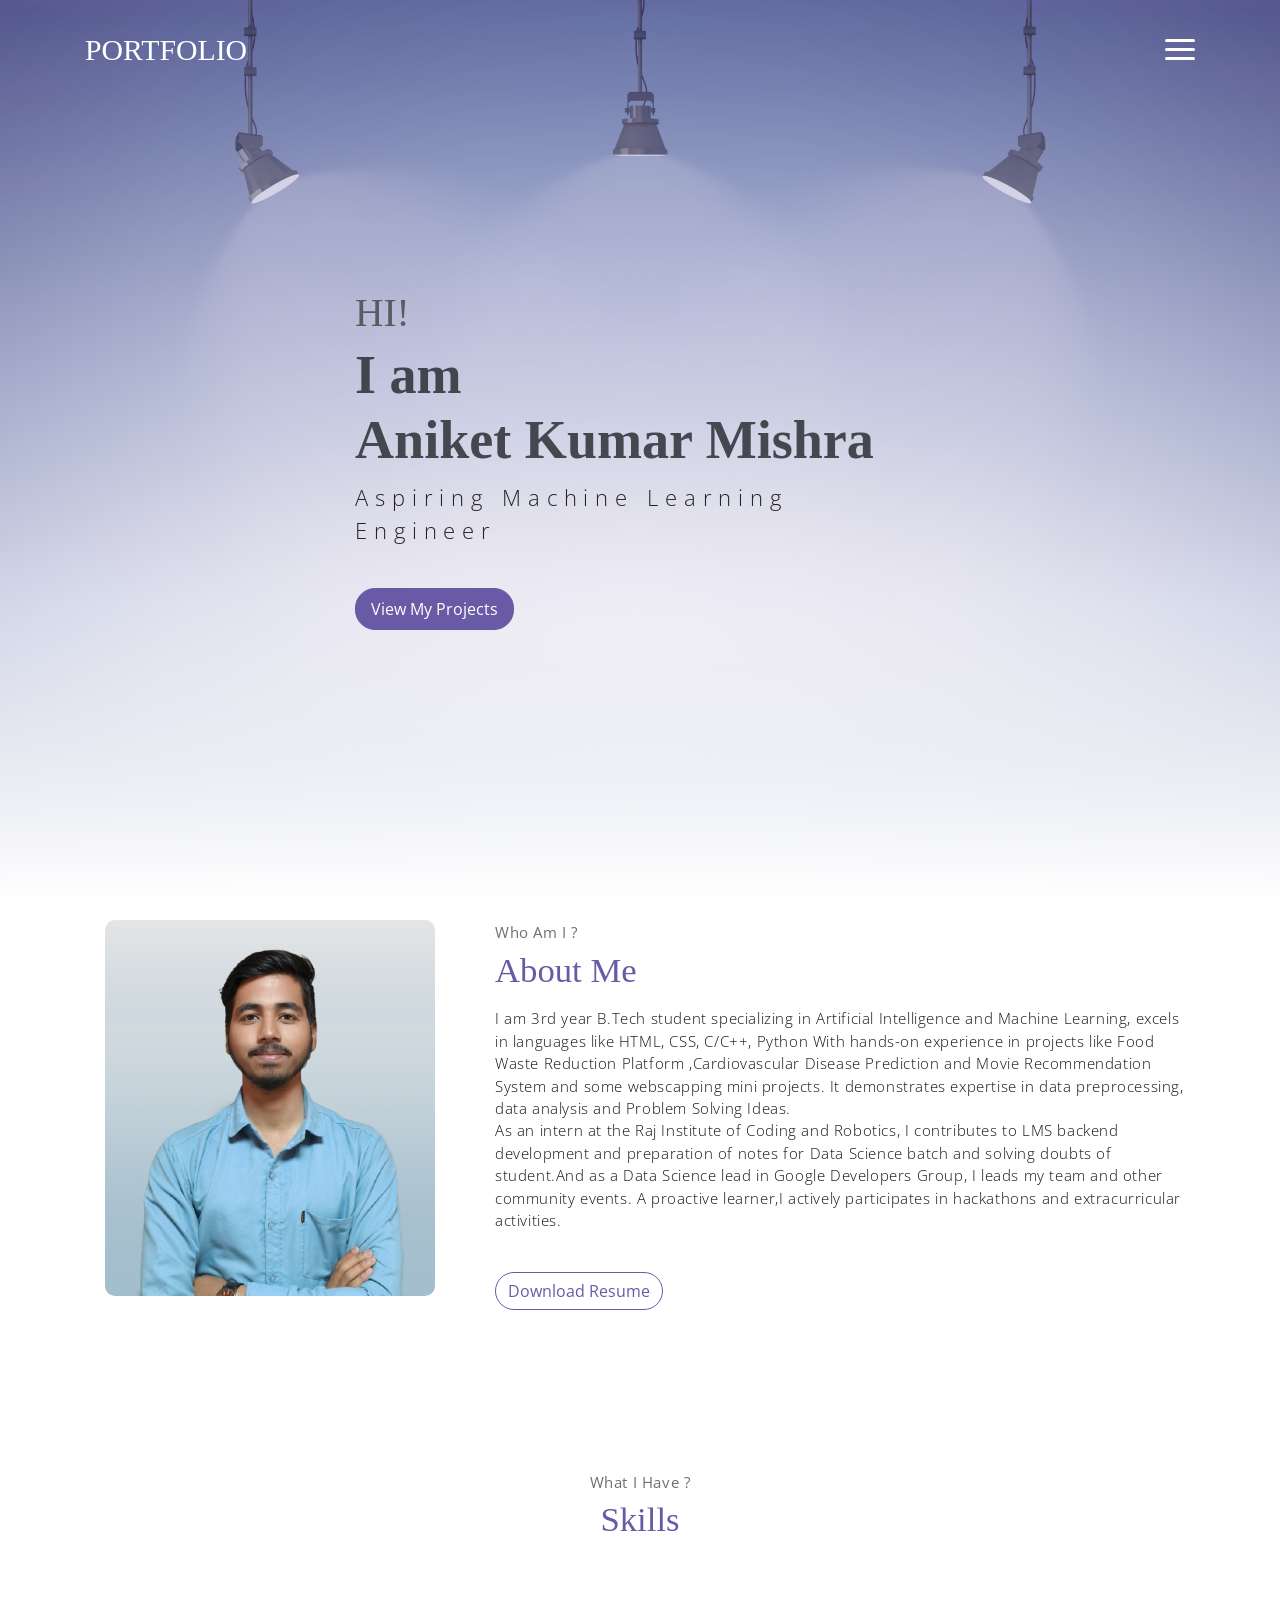
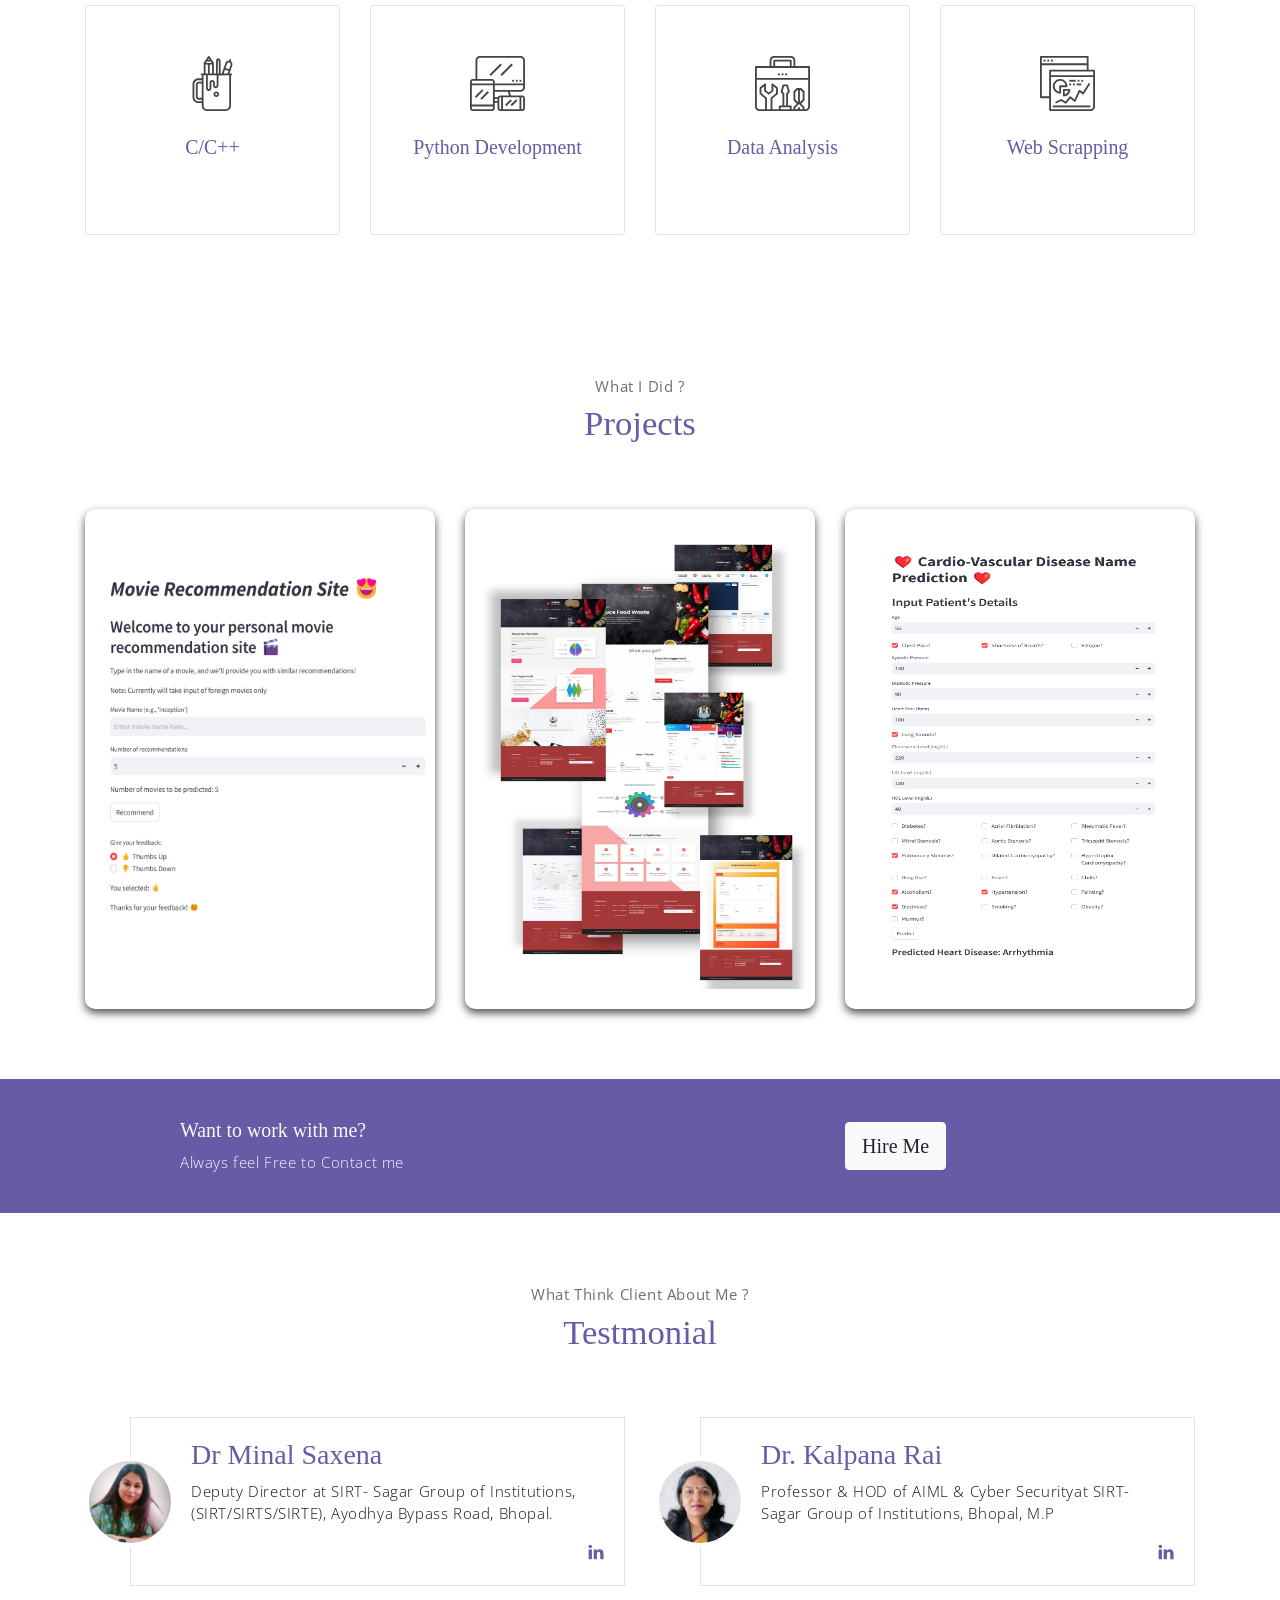
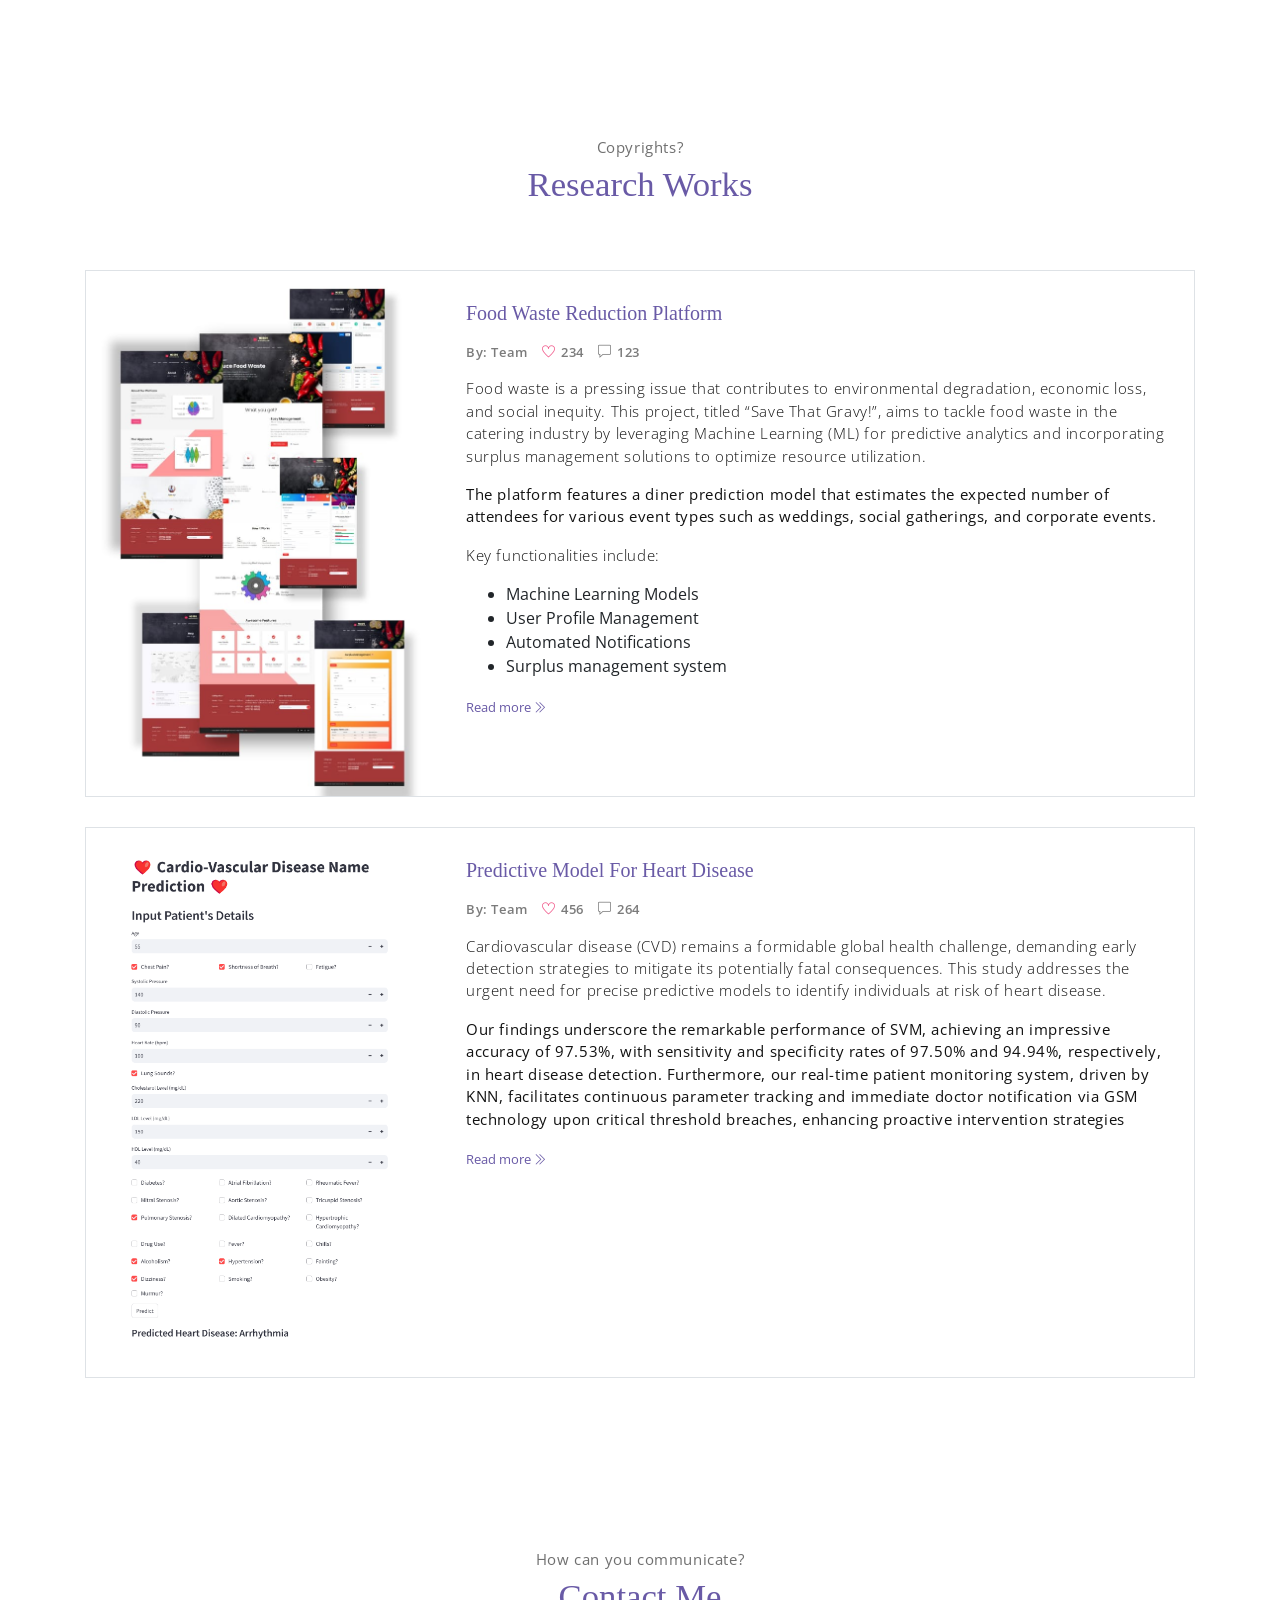
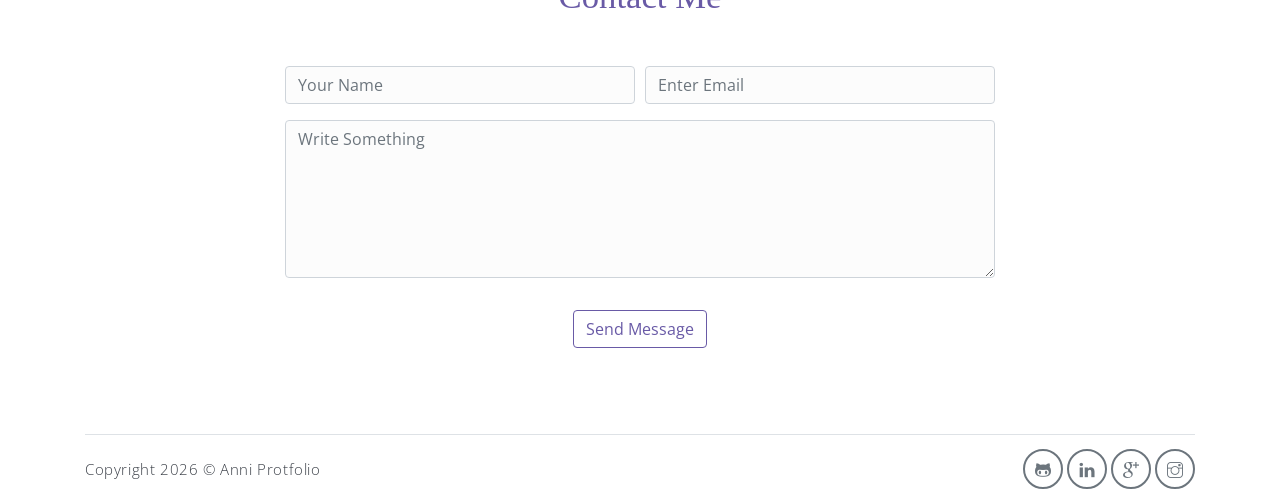
==== commit 849fde81: "Resume updated" ====
--- a/index.html
+++ b/index.html
@@ -88,7 +88,7 @@
                         and other community events. A proactive learner,I actively participates in hackathons and
                         extracurricular activities.
                     </p>
-                    <a href="assets/pdf/Aniket's Resume Aug 24.pdf" class="btn-rounded btn btn-outline-primary mt-4"
+                    <a href="assets/pdf/Aniket's Resume Dec 24.pdf" class="btn-rounded btn btn-outline-primary mt-4"
                         download="Aniket_kumar_mishra_resume.pdf">Download Resume</a>
                 </div>
             </div><!-- end of about wrapper -->
--- a/assets/css/index.css
+++ b/assets/css/index.css
@@ -11972,7 +11972,7 @@
   -webkit-flex-grow: 1;
       -ms-flex-positive: 1;
           flex-grow: 1;
-  max-width: 550px;
+  max-width: 600px;
 }
 
 .header .header-content .header-title .up {
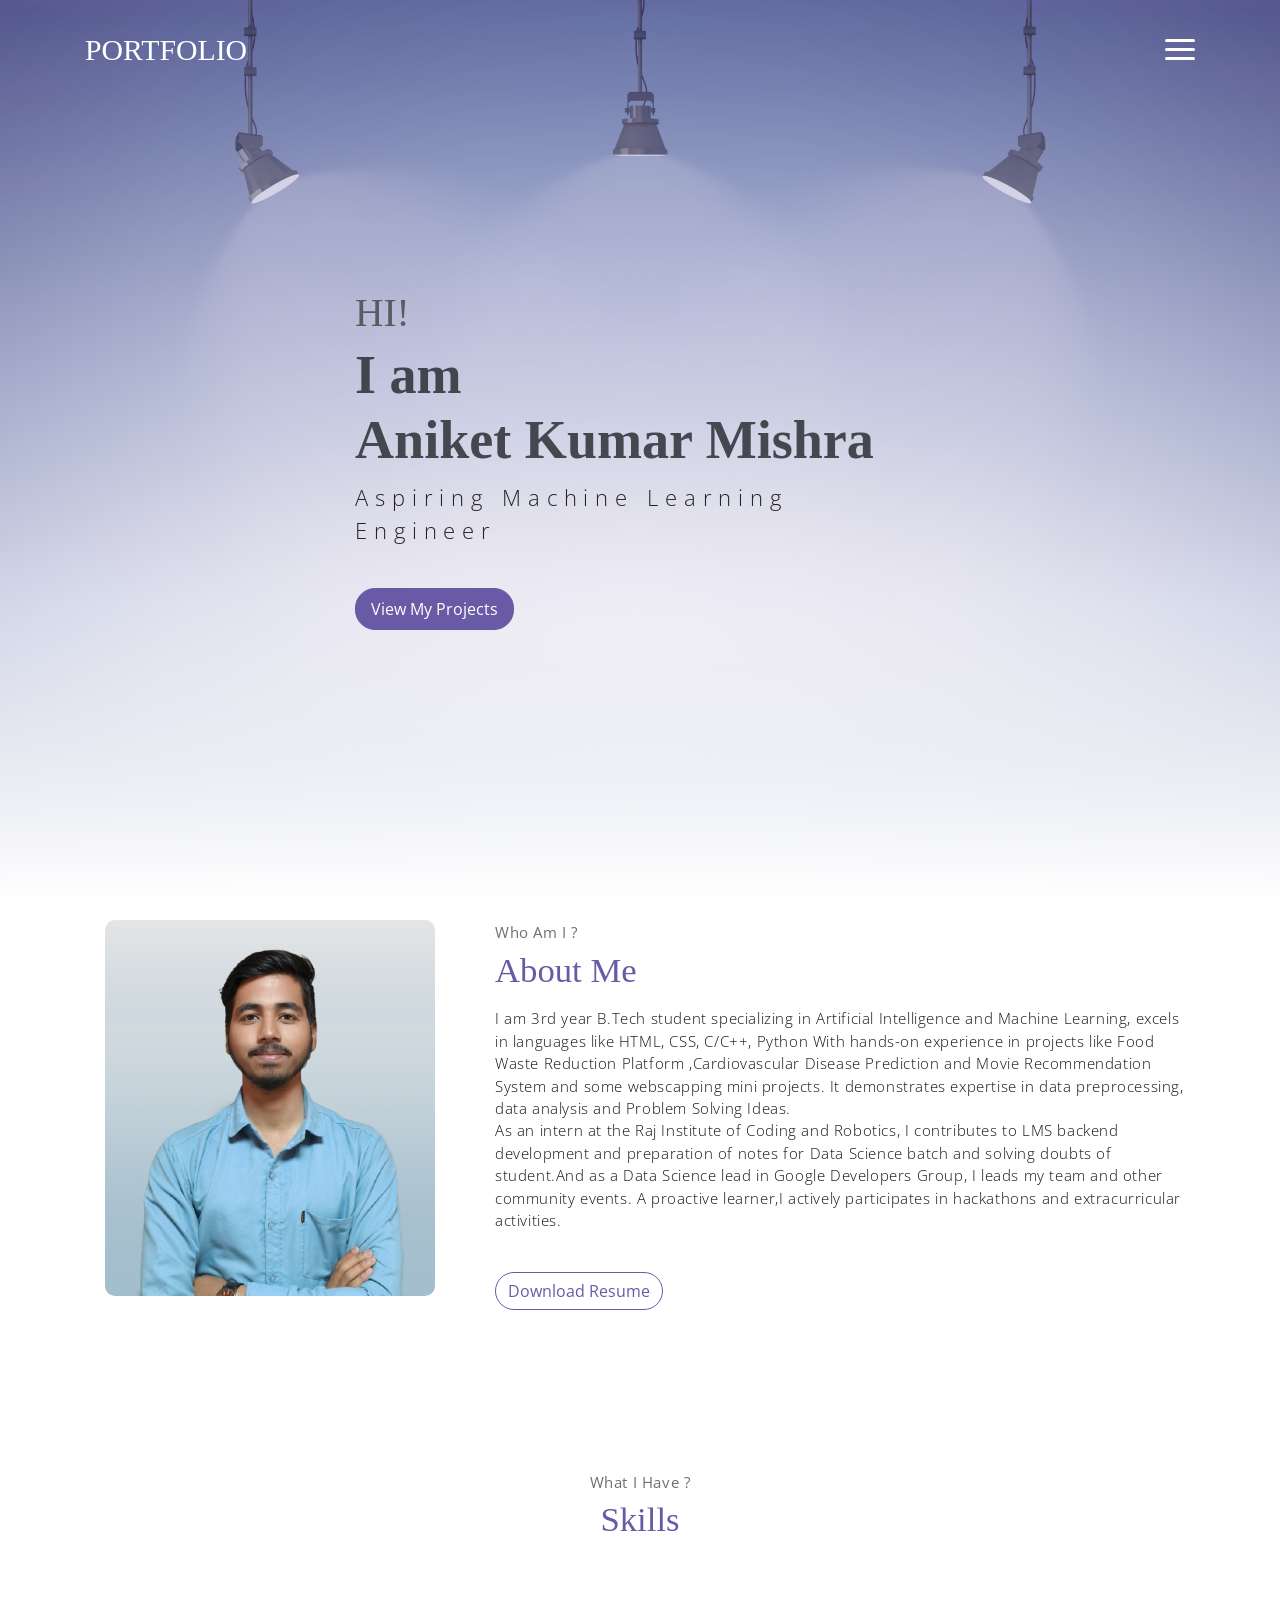
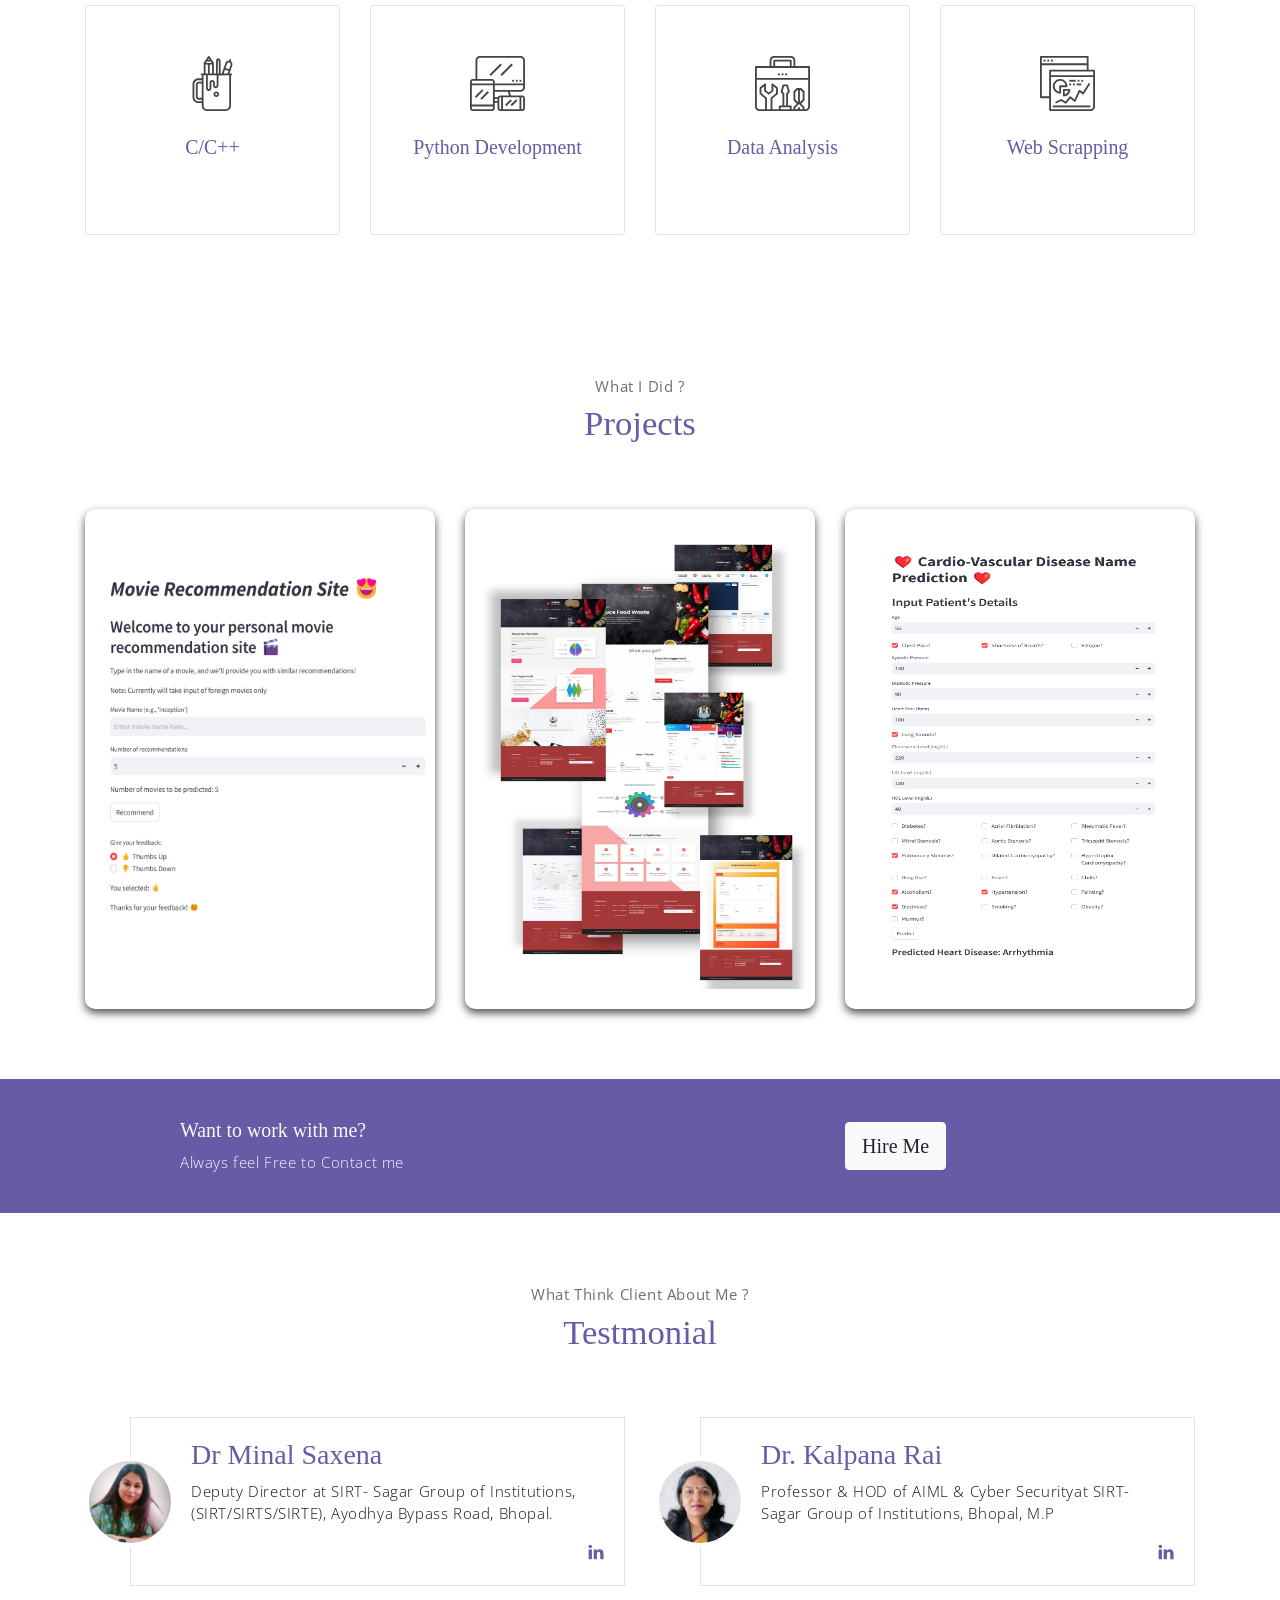
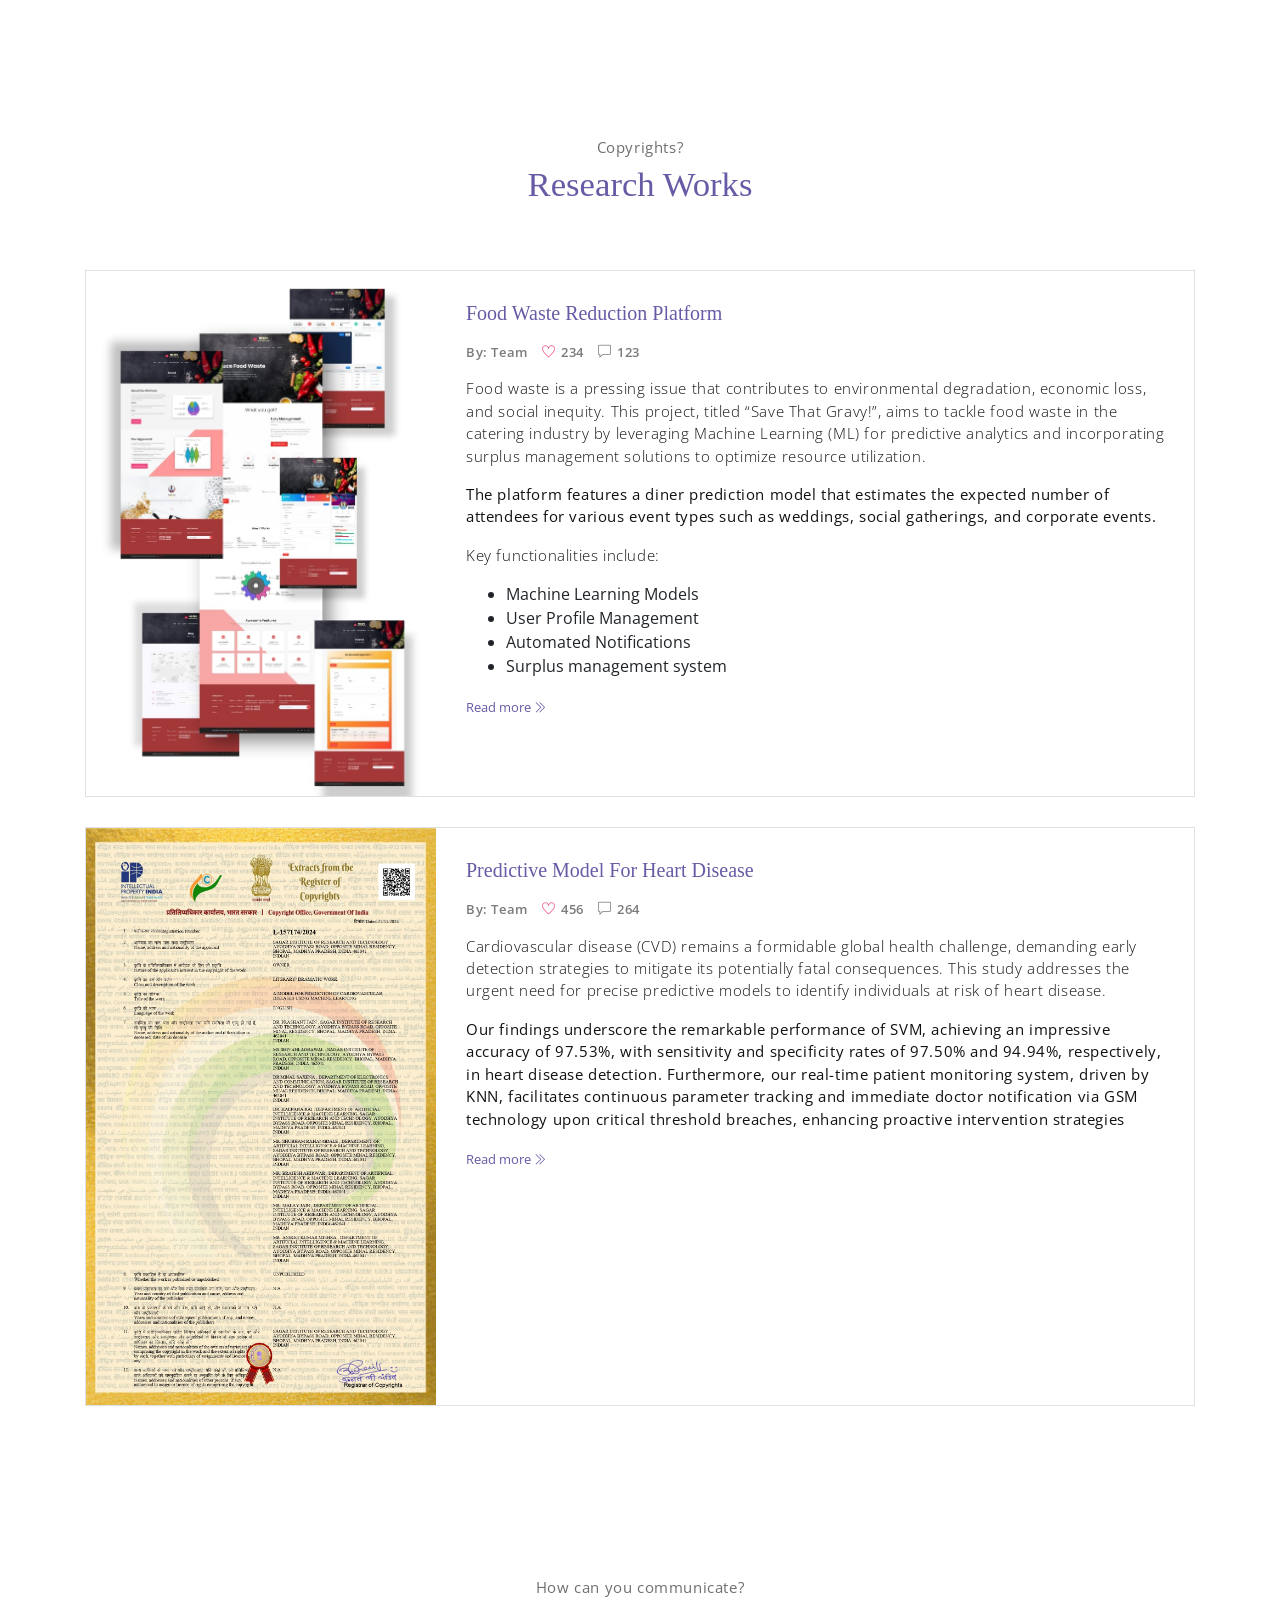
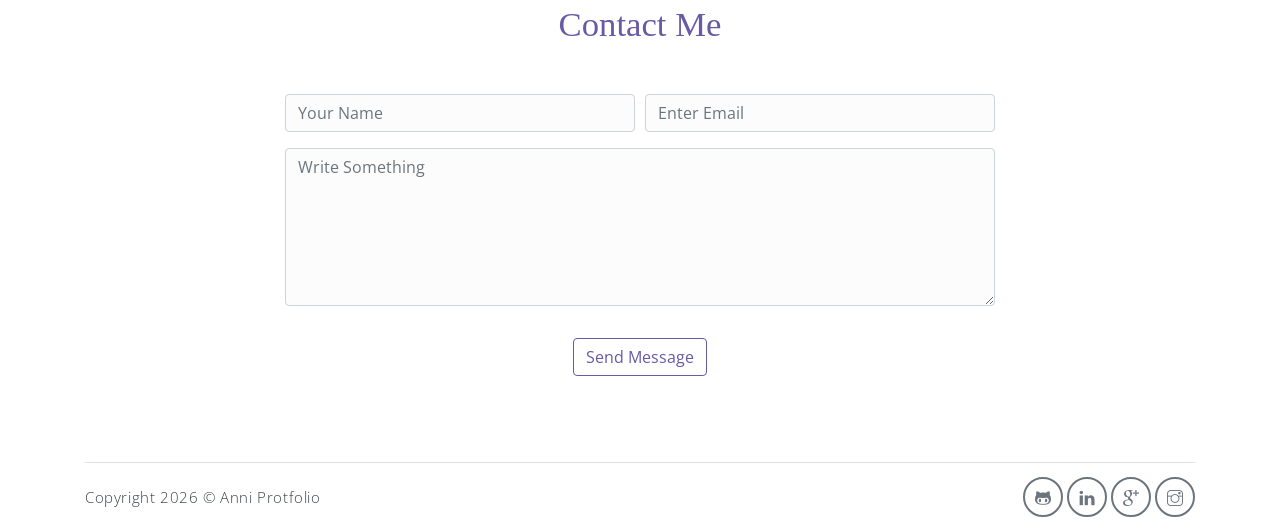
==== commit 34b2354b: "images updated of research 2" ====
--- a/index.html
+++ b/index.html
@@ -295,7 +295,7 @@
             <!-- blog-wrapper -->
             <div class="blog-card">
                 <div class="blog-card-header">
-                    <img src="assets/imgs/project-3.png" class="blog-card-img" alt="#">
+                    <img src="assets/imgs/Research 2.jpg" class="blog-card-img" alt="#">
                 </div>
                 <div class="blog-card-body">
                     <h5 class="blog-card-title">Predictive Model For Heart Disease</h6>
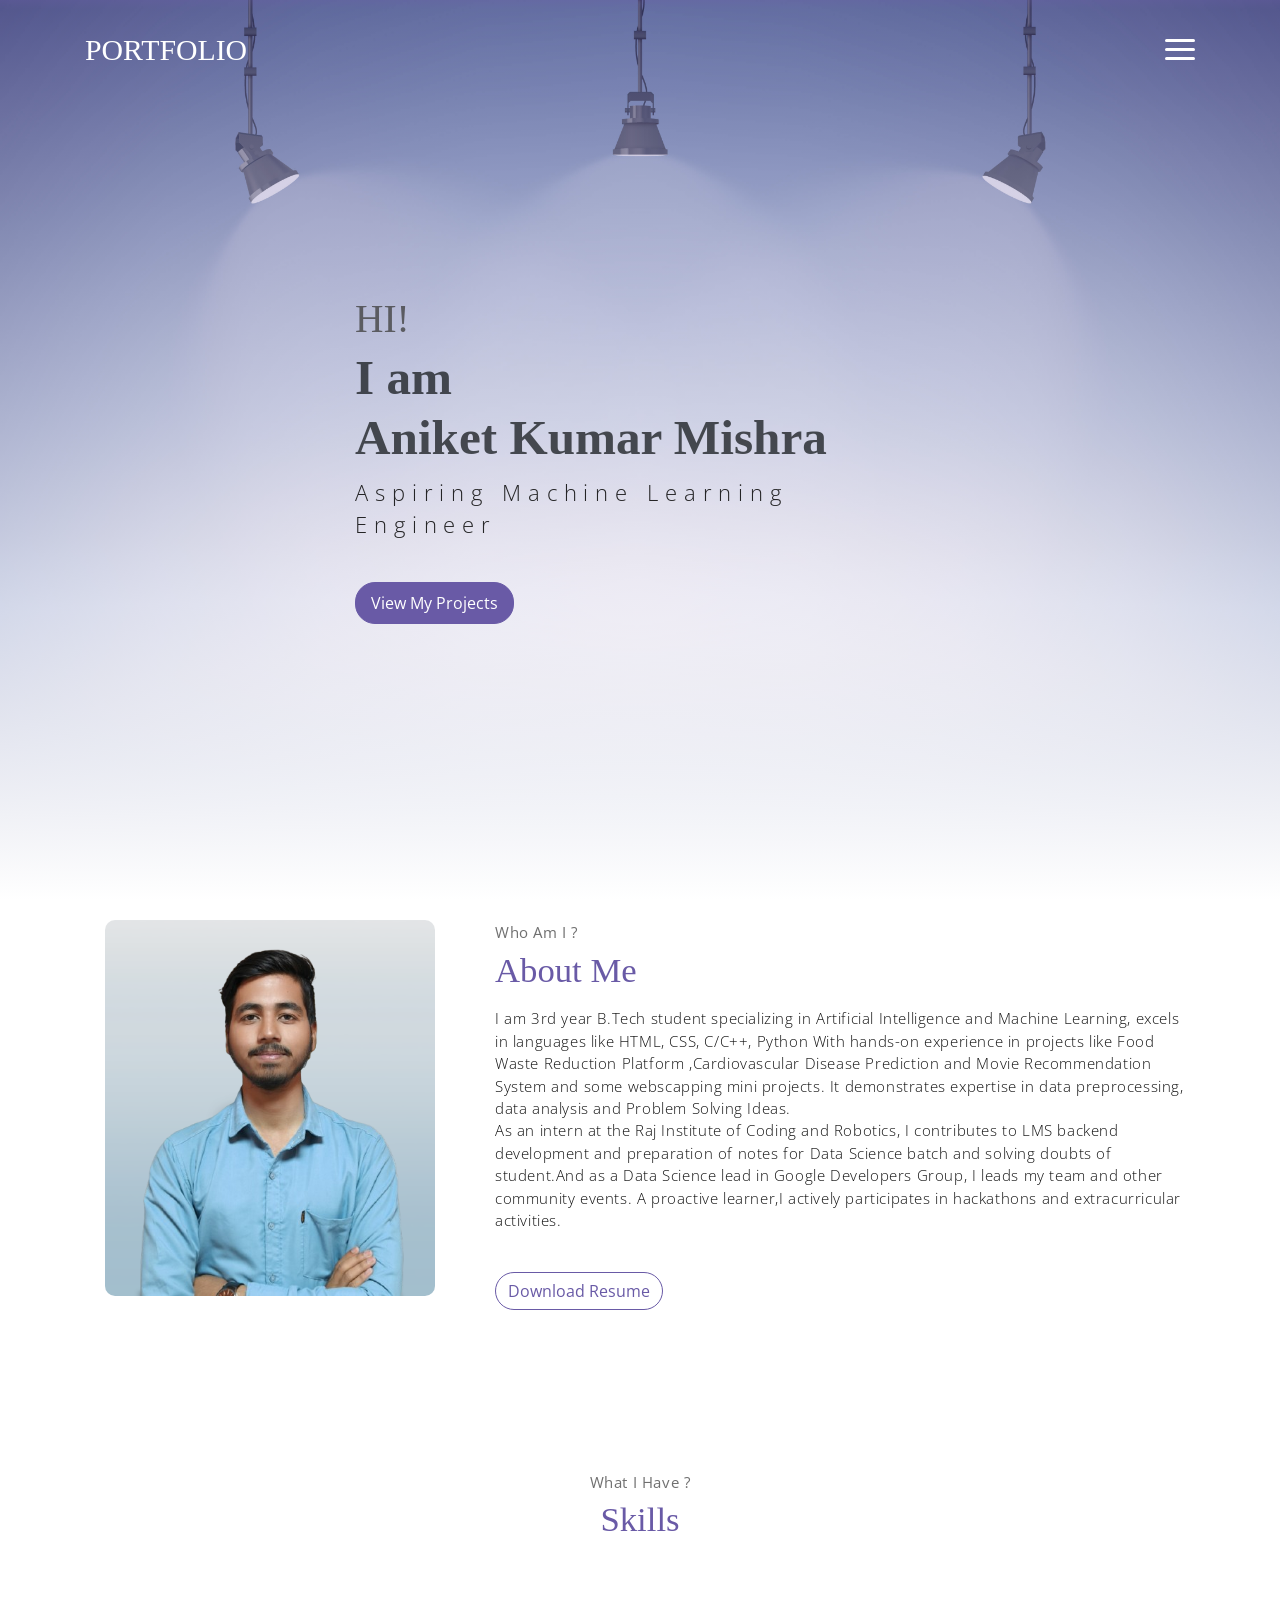
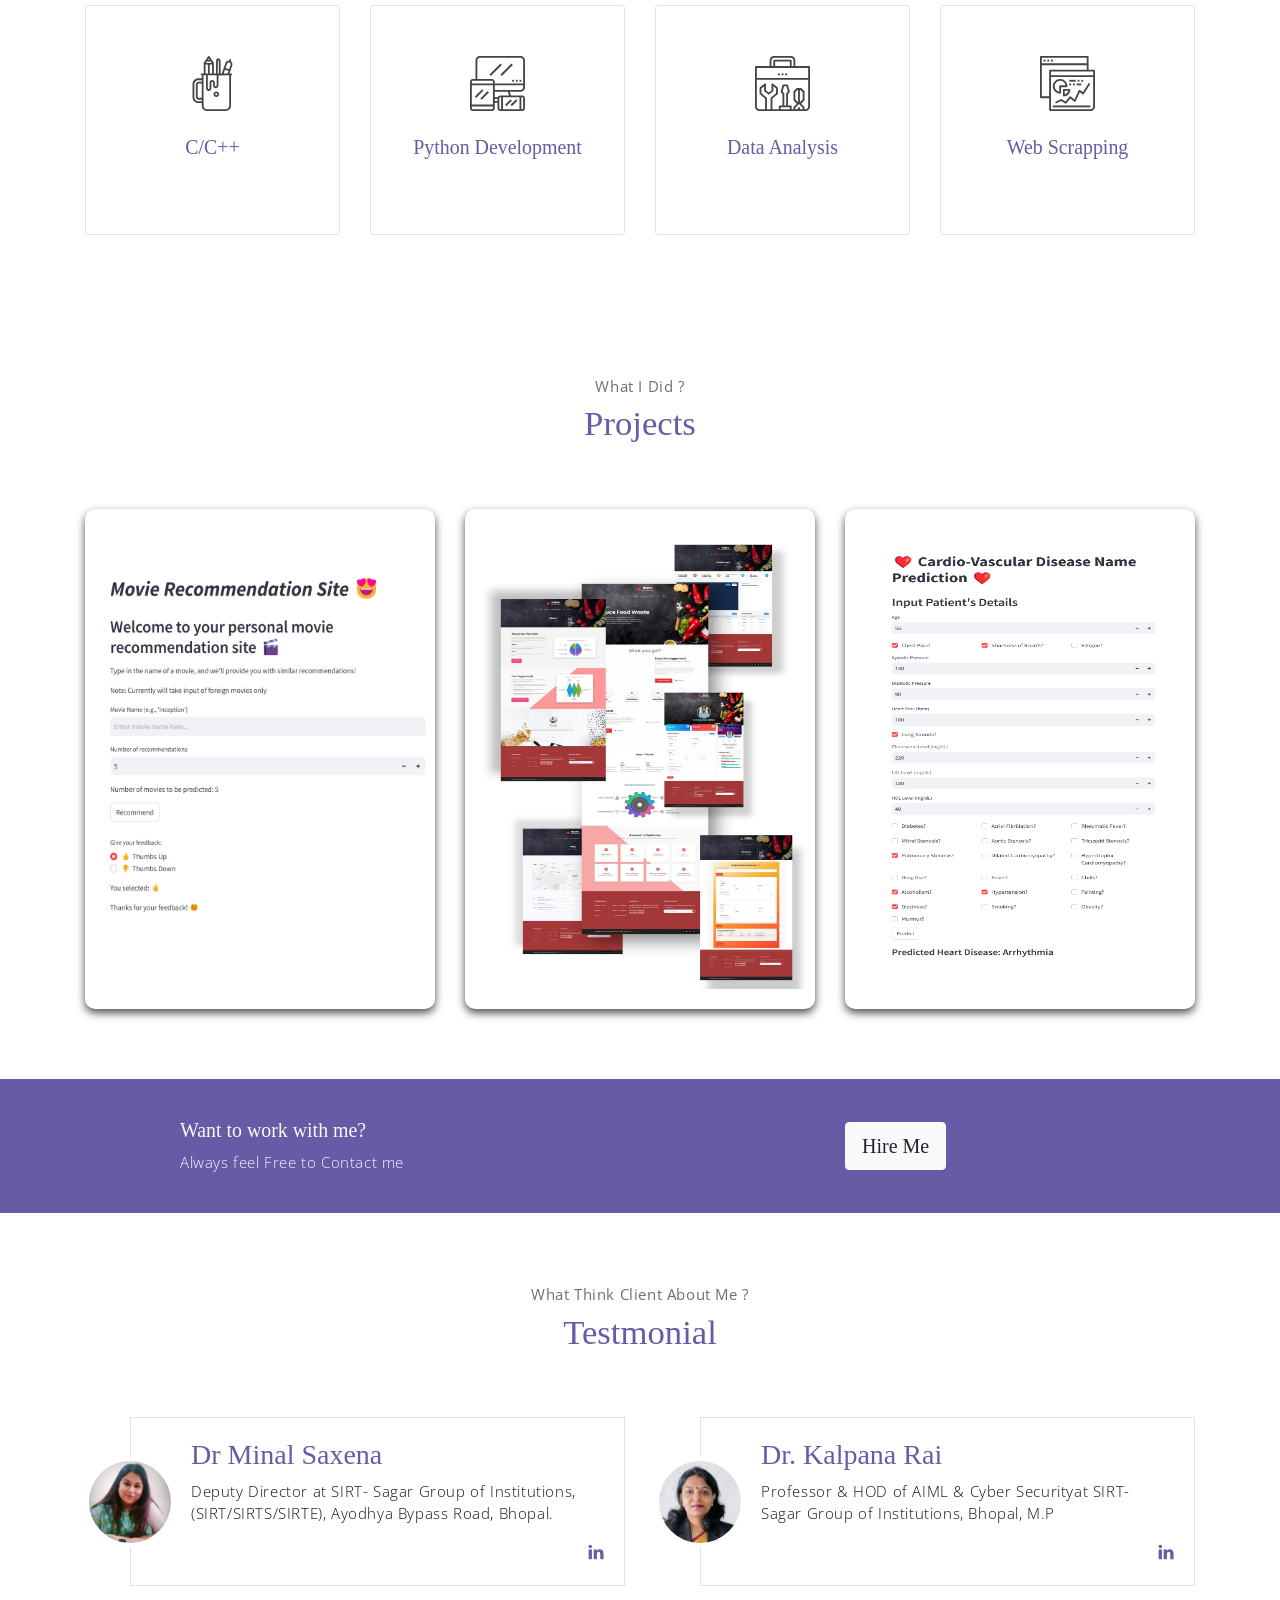
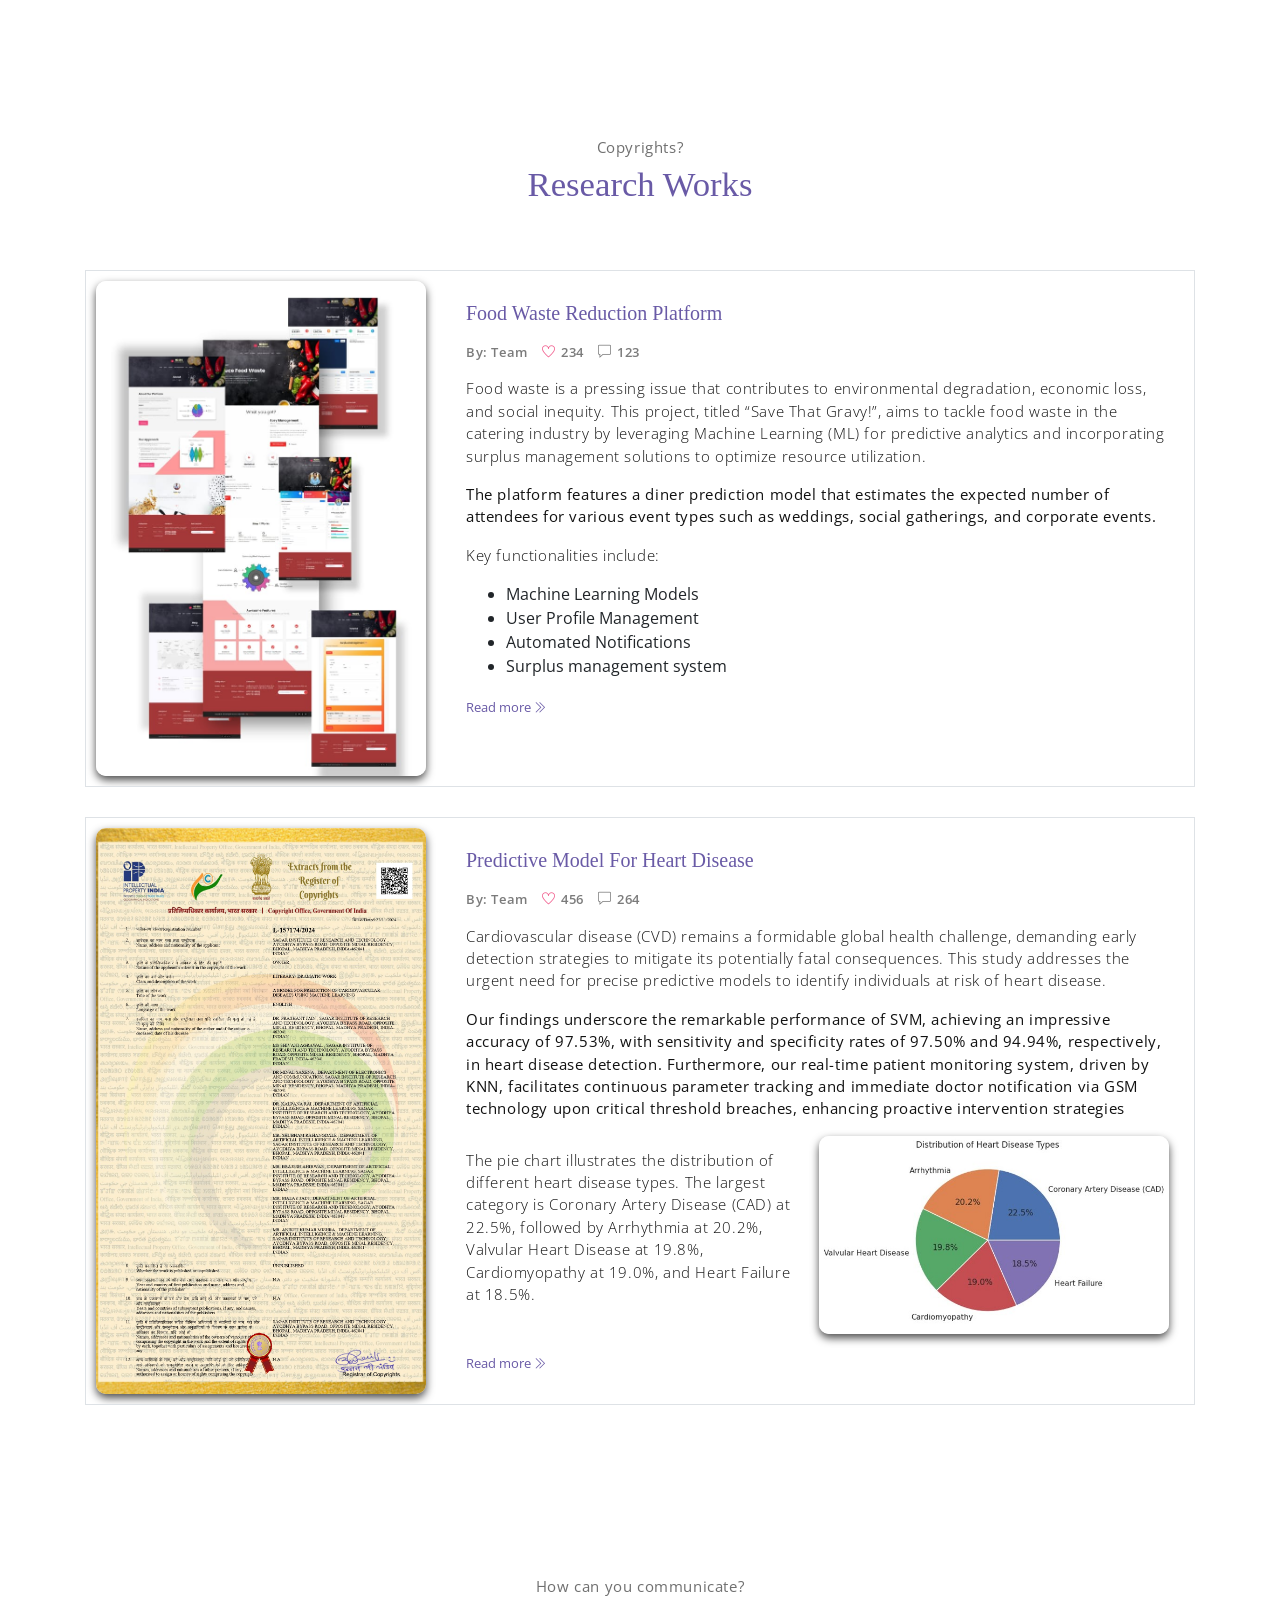
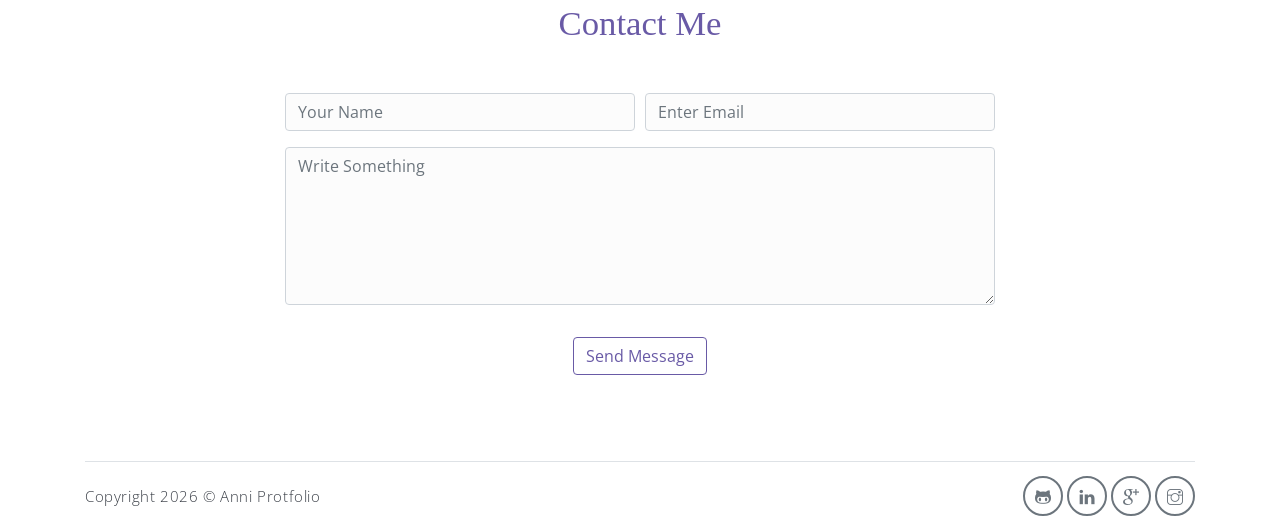
==== commit 3ca0c82b: "more images added and styled" ====
--- a/index.html
+++ b/index.html
@@ -319,7 +319,11 @@
                                 system, driven by KNN, facilitates continuous parameter tracking and immediate doctor
                                 notification via GSM technology upon
                                 critical threshold breaches, enhancing proactive intervention strategies</b></p>
-
+                        <span class="blog-card-more-content row">
+                            <p>The pie chart illustrates the distribution of different heart disease types. The largest category is Coronary Artery Disease (CAD) at 22.5%, followed by Arrhythmia at 20.2%, Valvular Heart Disease at 19.8%, Cardiomyopathy at 19.0%, and Heart Failure at 18.5%.
+                            </p>
+                            <img src="assets/imgs/pie-chart-dieases.jpg" alt="#" class="blog-card-inner-img">
+                        </span>
                         <a href="#" class="blog-card-link">Read more <i class="ti-angle-double-right"></i></a>
                 </div>
             </div><!-- end of blog wrapper -->
--- a/assets/css/index.css
+++ b/assets/css/index.css
@@ -11300,15 +11300,39 @@
 .blog-card-header {
   min-width: 350px;
   max-width: 350px;
+  padding: 10px;
+  border-radius: 10px;
 }
 
 .blog-card-img {
-  border-radius: 0 0 0 0;
+  border-radius: 10px;
   width: 100%;
   height: 100%;
   -o-object-fit: cover;
      object-fit: cover;
-}
+  box-shadow: 0 4px 8px rgba(0, 0, 0, 0.7);
+}
+
+.blog-card-more-content {
+  display: flex;
+  align-items: center; 
+}
+
+.blog-card-more-content p {
+  flex: 1; 
+  margin-left: 15px;
+  margin-right: 20px; 
+  max-width: 450px
+}
+
+.blog-card-more-content img {
+  max-width: 350px;
+  height: auto;
+  border-radius: 10px;
+  margin-right: 20px;
+  box-shadow: 0 4px 8px rgba(0, 0, 0, 0.7);
+}
+
 
 .blog-card-body {
   padding: 30px 20px 30px 30px;
@@ -11985,17 +12009,16 @@
 }
 
 .header .header-content .header-title .down {
-  font-size: calc(10px + (75 - 30) * ((100vw - 300px) / (1300 - 300)));
+  font-size: calc(10px + (70 - 30) * ((100vw - 300px) / (1300 - 300)));
   margin-bottom: 0;
   position: relative;
   display: block;
 }
 .header .header-content .header-title .more-down {
-  font-size: calc(10px + (75 - 30) * ((100vw - 300px) / (1300 - 300)));
-  margin-bottom: 0;
+  font-size: calc(10px + (70 - 30) * ((100vw - 300px) / (1300 - 300)));
+  /* margin-bottom: 0;
   position: relative;
-  display: block;
-  width: 600px;
+  display: block; */
 }
 
 .header .header-content .header-subtitle {
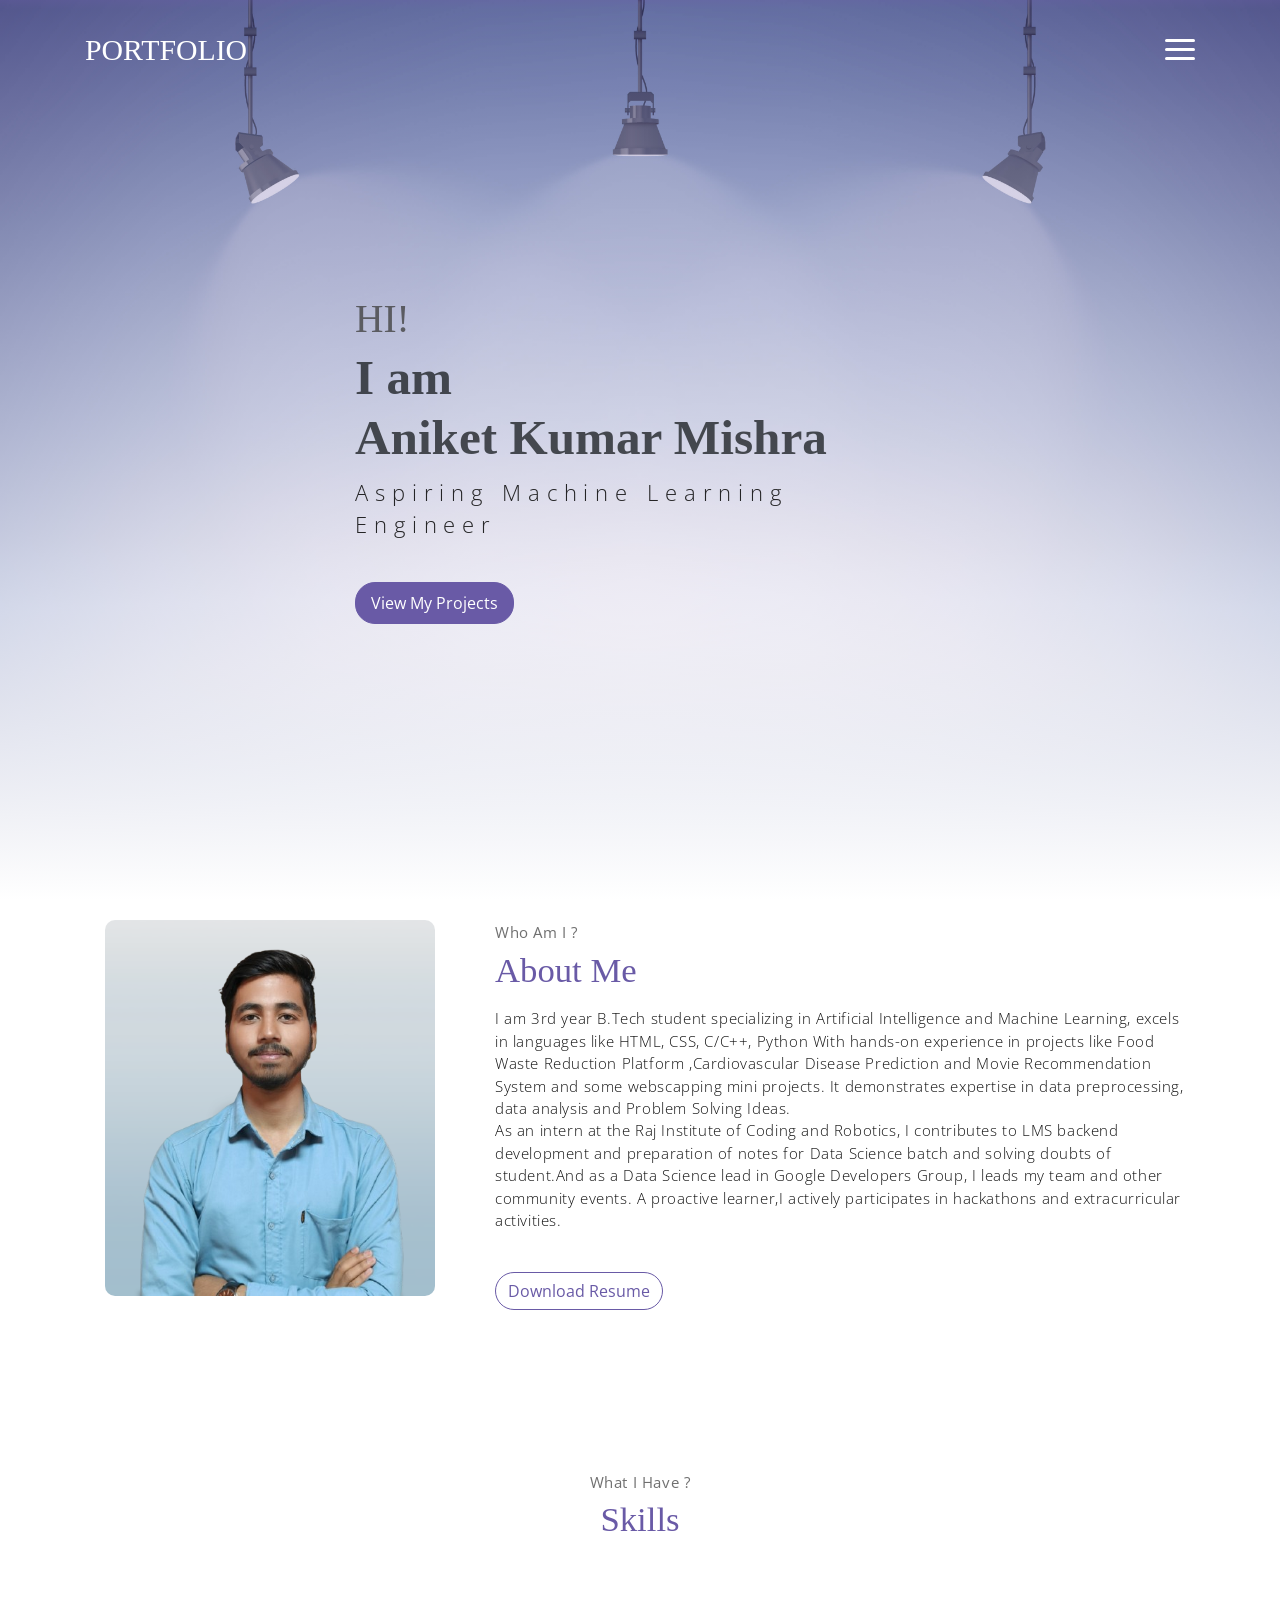
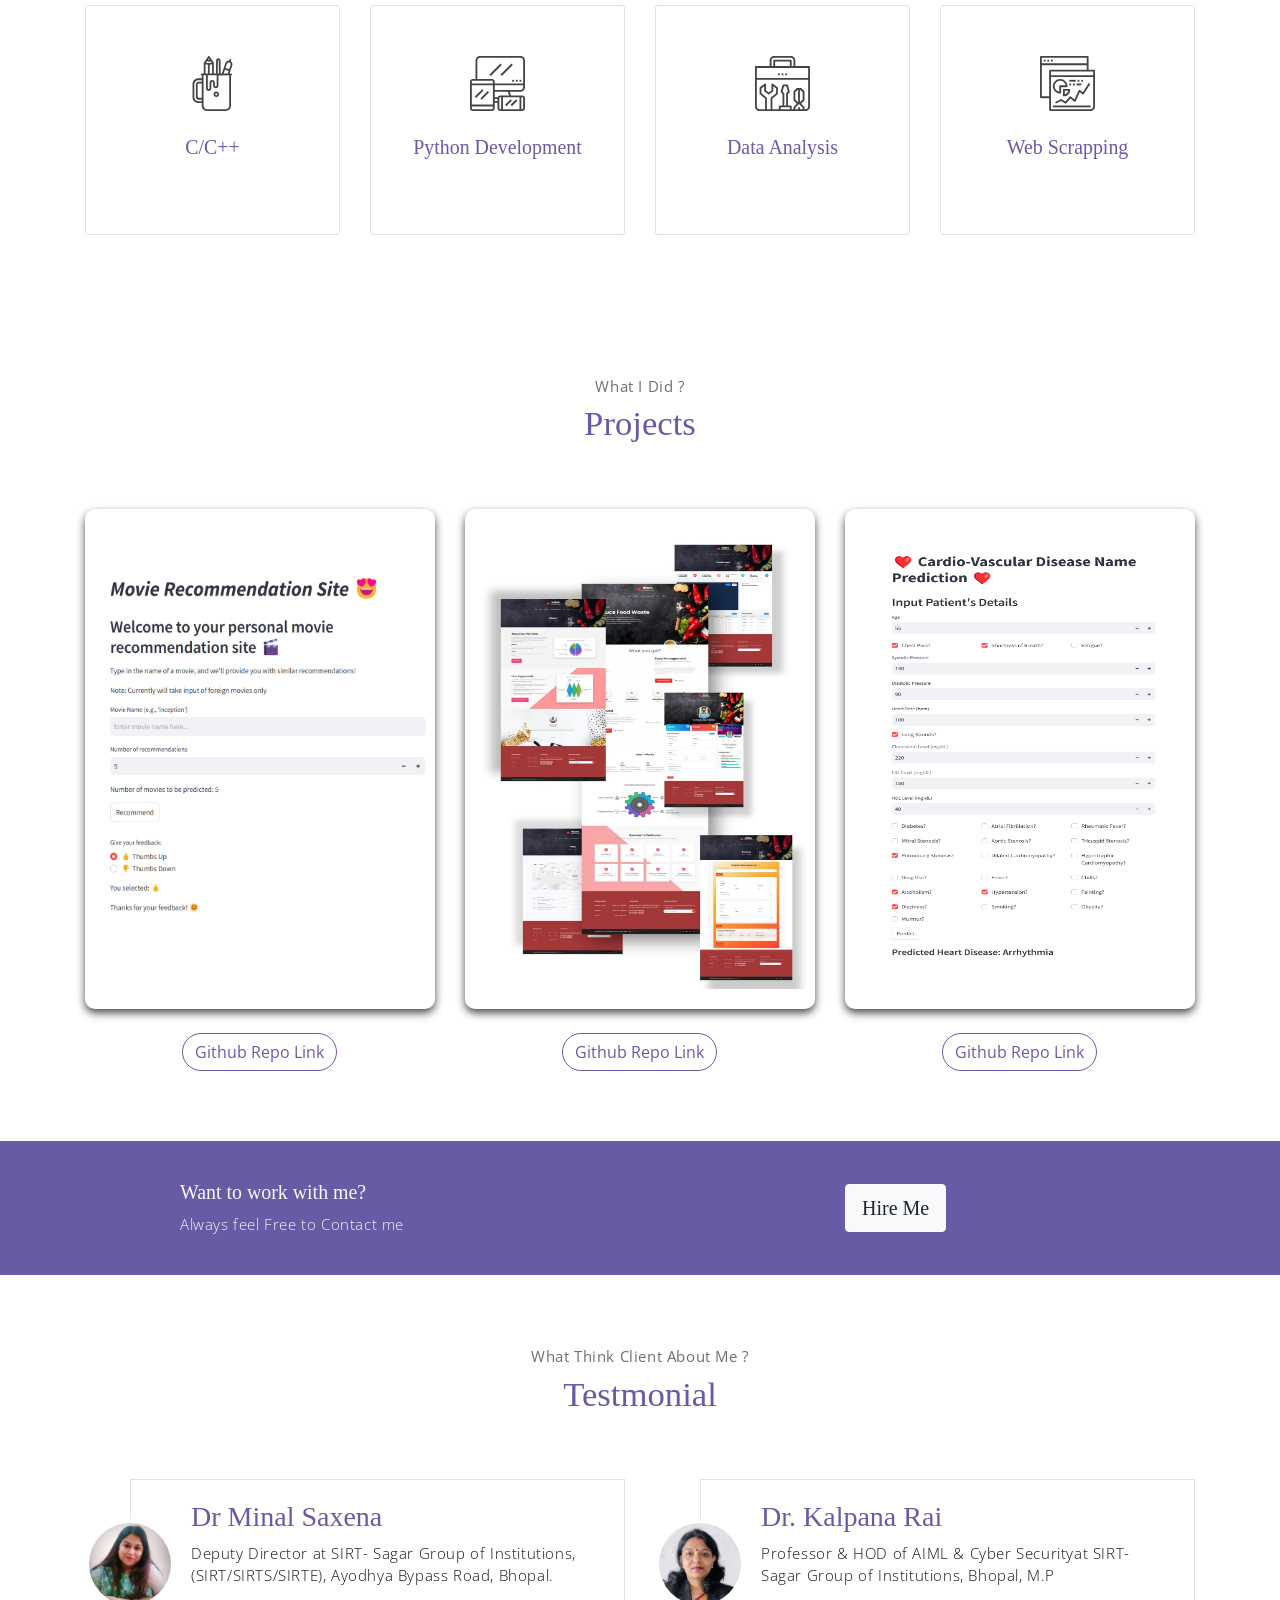
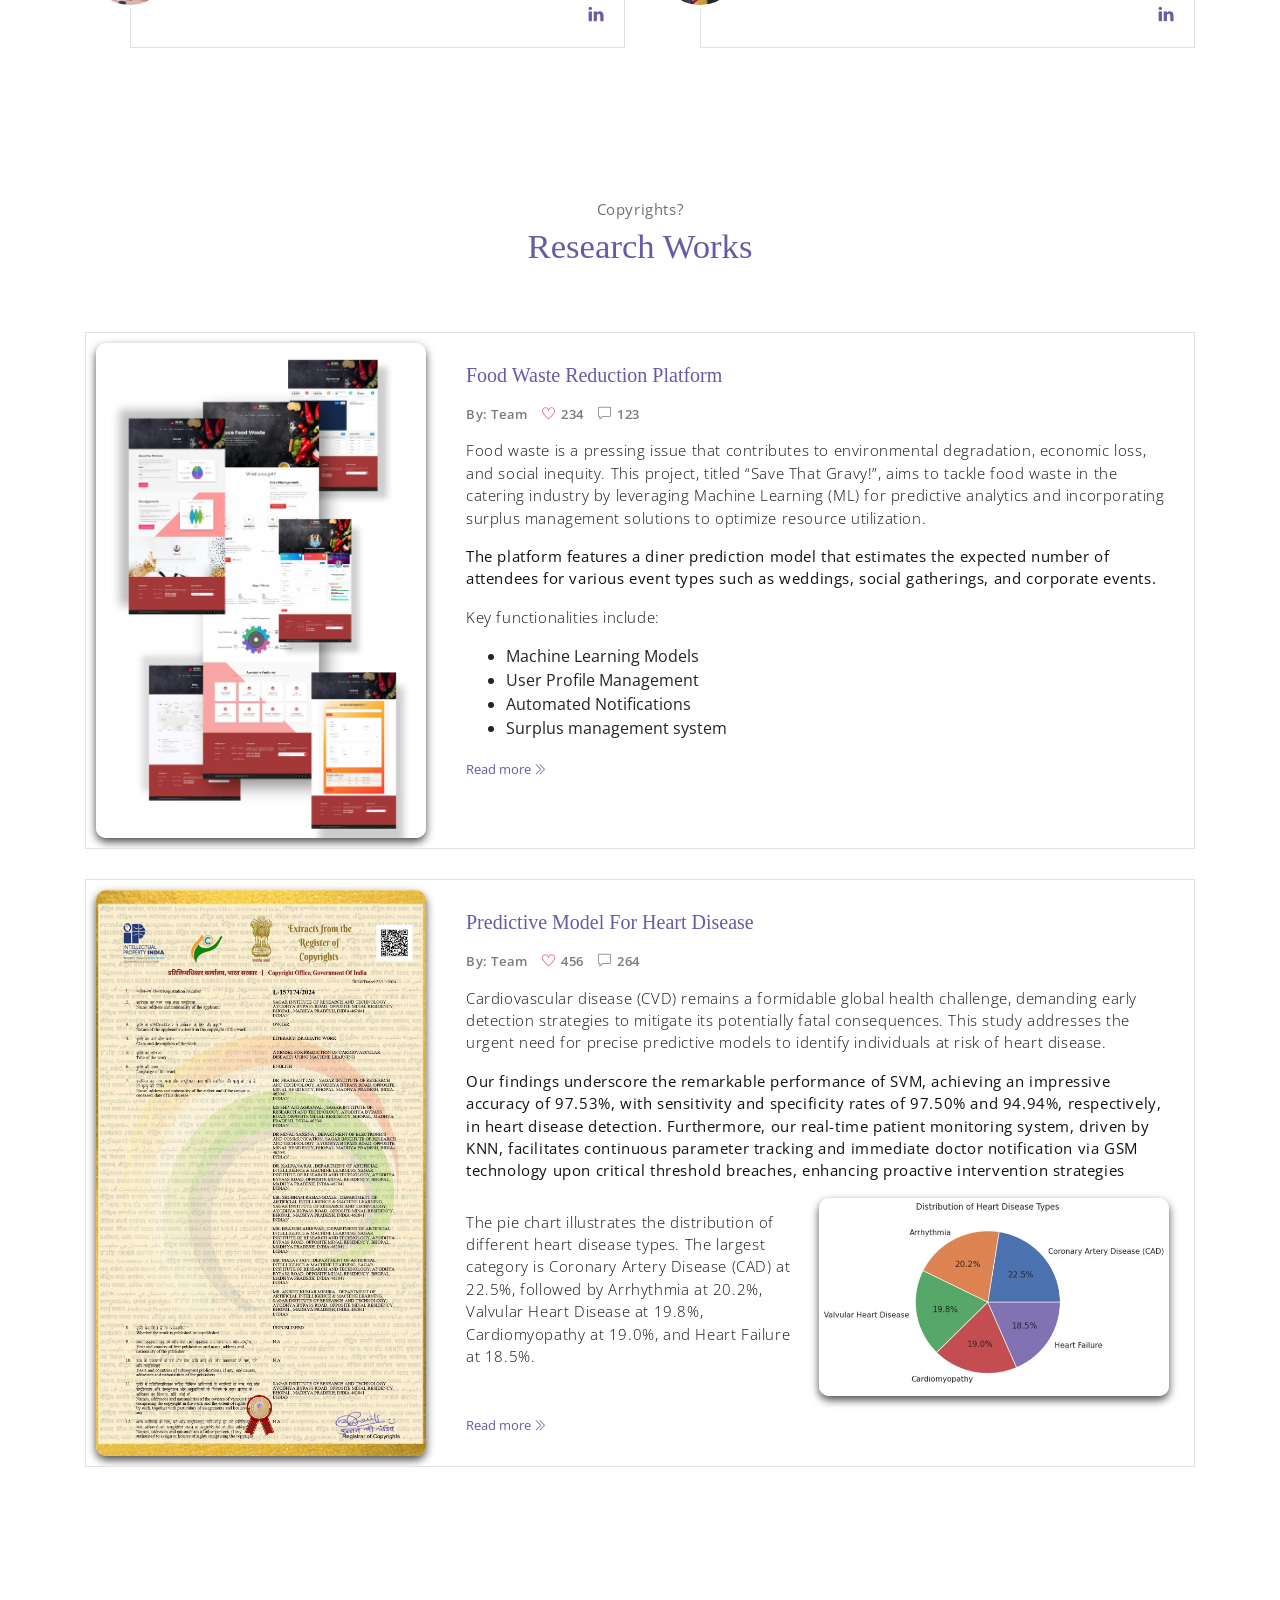
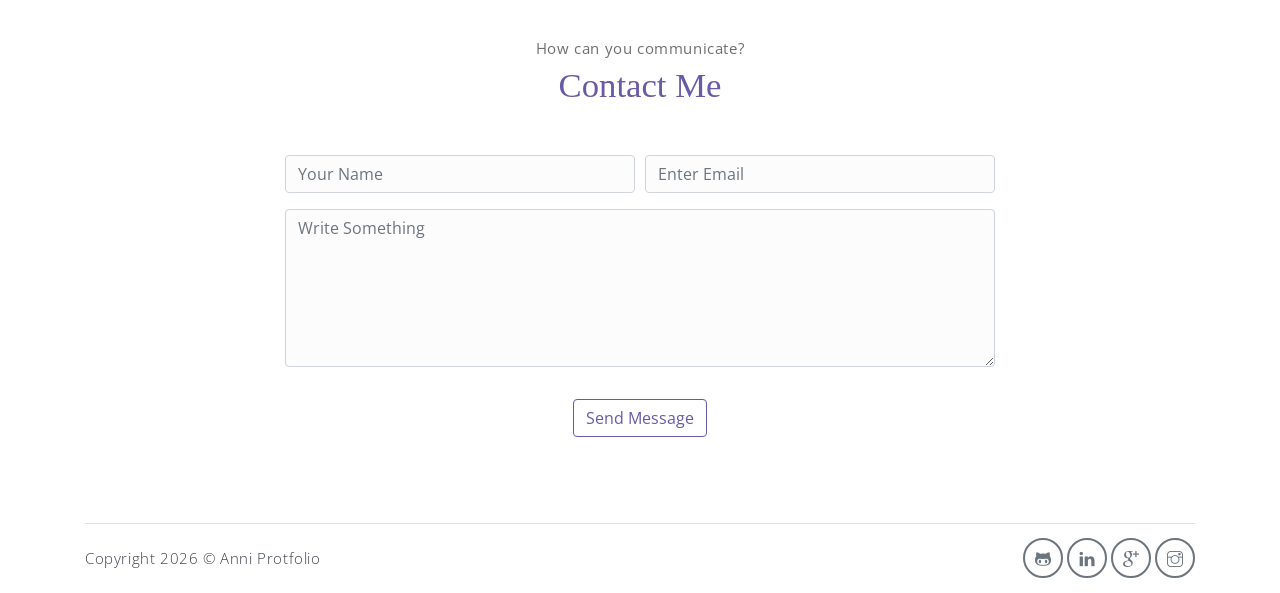
==== commit 56e6e8ee: "github repo links added under the projects sections" ====
--- a/index.html
+++ b/index.html
@@ -142,7 +142,7 @@
         </div>
     </section><!-- end of service section -->
 
-    <!-- portfolio section -->
+    <!-- Projects section -->
     <section class="section" id="portfolio">
         <div class="container text-center">
             <p class="section-subtitle">What I Did ?</p>
@@ -160,6 +160,7 @@
                             </span>
                         </span>
                     </a>
+                    <a href="https://github.com/anni990/Movie-Recommendation-System" target="_blank" class="btn-rounded btn btn-outline-primary mt-4"> Github Repo Link</a>
                 </div>
                 <div class="col-md-4">
                     <a href="https://morph-ai.onrender.com" target="_blank" class="portfolio-card">
@@ -171,6 +172,7 @@
                             </span>
                         </span>
                     </a>
+                    <a href="https://github.com/anni990/My-Public-Minor-Project" target="_blank" class="btn-rounded btn btn-outline-primary mt-4"> Github Repo Link</a>
                 </div>
                 <div class="col-md-4">
                     <a href="#" class="portfolio-card">
@@ -183,10 +185,11 @@
                             </span>
                         </span>
                     </a>
+                    <a href="https://github.com/anni990/Heart-Dieases_Model" target="_blank" class="btn-rounded btn btn-outline-primary mt-4"> Github Repo Link</a>
                 </div>
             </div><!-- end of row -->
         </div><!-- end of container -->
-    </section> <!-- end of portfolio section -->
+    </section> <!-- end of Projects section -->
 
 
     <!-- section -->
@@ -239,7 +242,8 @@
                         <div class="testimonial-card-body">
                             <h3>Dr. Kalpana Rai</h3>
                             <p class="testimonial-card-subtitle">
-                              Professor & HOD of AIML & Cyber Securityat SIRT- Sagar Group of Institutions, Bhopal, M.P</p>
+                                Professor & HOD of AIML & Cyber Securityat SIRT- Sagar Group of Institutions, Bhopal,
+                                M.P</p>
                             <div class="social-links text-right m-auto ml-sm-auto">
                                 <a href="https://www.linkedin.com/in/kalpana-rai-48077834/" class="link"><i
                                         class="ti-linkedin"></i></a>
@@ -320,7 +324,9 @@
                                 notification via GSM technology upon
                                 critical threshold breaches, enhancing proactive intervention strategies</b></p>
                         <span class="blog-card-more-content row">
-                            <p>The pie chart illustrates the distribution of different heart disease types. The largest category is Coronary Artery Disease (CAD) at 22.5%, followed by Arrhythmia at 20.2%, Valvular Heart Disease at 19.8%, Cardiomyopathy at 19.0%, and Heart Failure at 18.5%.
+                            <p>The pie chart illustrates the distribution of different heart disease types. The largest
+                                category is Coronary Artery Disease (CAD) at 22.5%, followed by Arrhythmia at 20.2%,
+                                Valvular Heart Disease at 19.8%, Cardiomyopathy at 19.0%, and Heart Failure at 18.5%.
                             </p>
                             <img src="assets/imgs/pie-chart-dieases.jpg" alt="#" class="blog-card-inner-img">
                         </span>
@@ -367,8 +373,10 @@
                 <a href="https://github.com/anni990" class="link" target="_blank"><i class="ti-github"></i></a>
                 <a href="https://www.linkedin.com/in/aniket-kumar-mishra-35a9b5262/" class="link" target="_blank"><i
                         class="ti-linkedin"></i></a>
-                <a href="https://mail.google.com/mail/u/0/?tab=rm&ogbl#inbox?compose=new" class="link" target="_blank"><i class="ti-google"></i></a>
-                <a href="https://www.instagram.com/_aniket_990/" class="link" target="_blank"><i class="ti-instagram"></i></a>
+                <a href="https://mail.google.com/mail/u/0/?tab=rm&ogbl#inbox?compose=new" class="link"
+                    target="_blank"><i class="ti-google"></i></a>
+                <a href="https://www.instagram.com/_aniket_990/" class="link" target="_blank"><i
+                        class="ti-instagram"></i></a>
             </div>
         </footer>
     </div> <!-- end of page footer -->
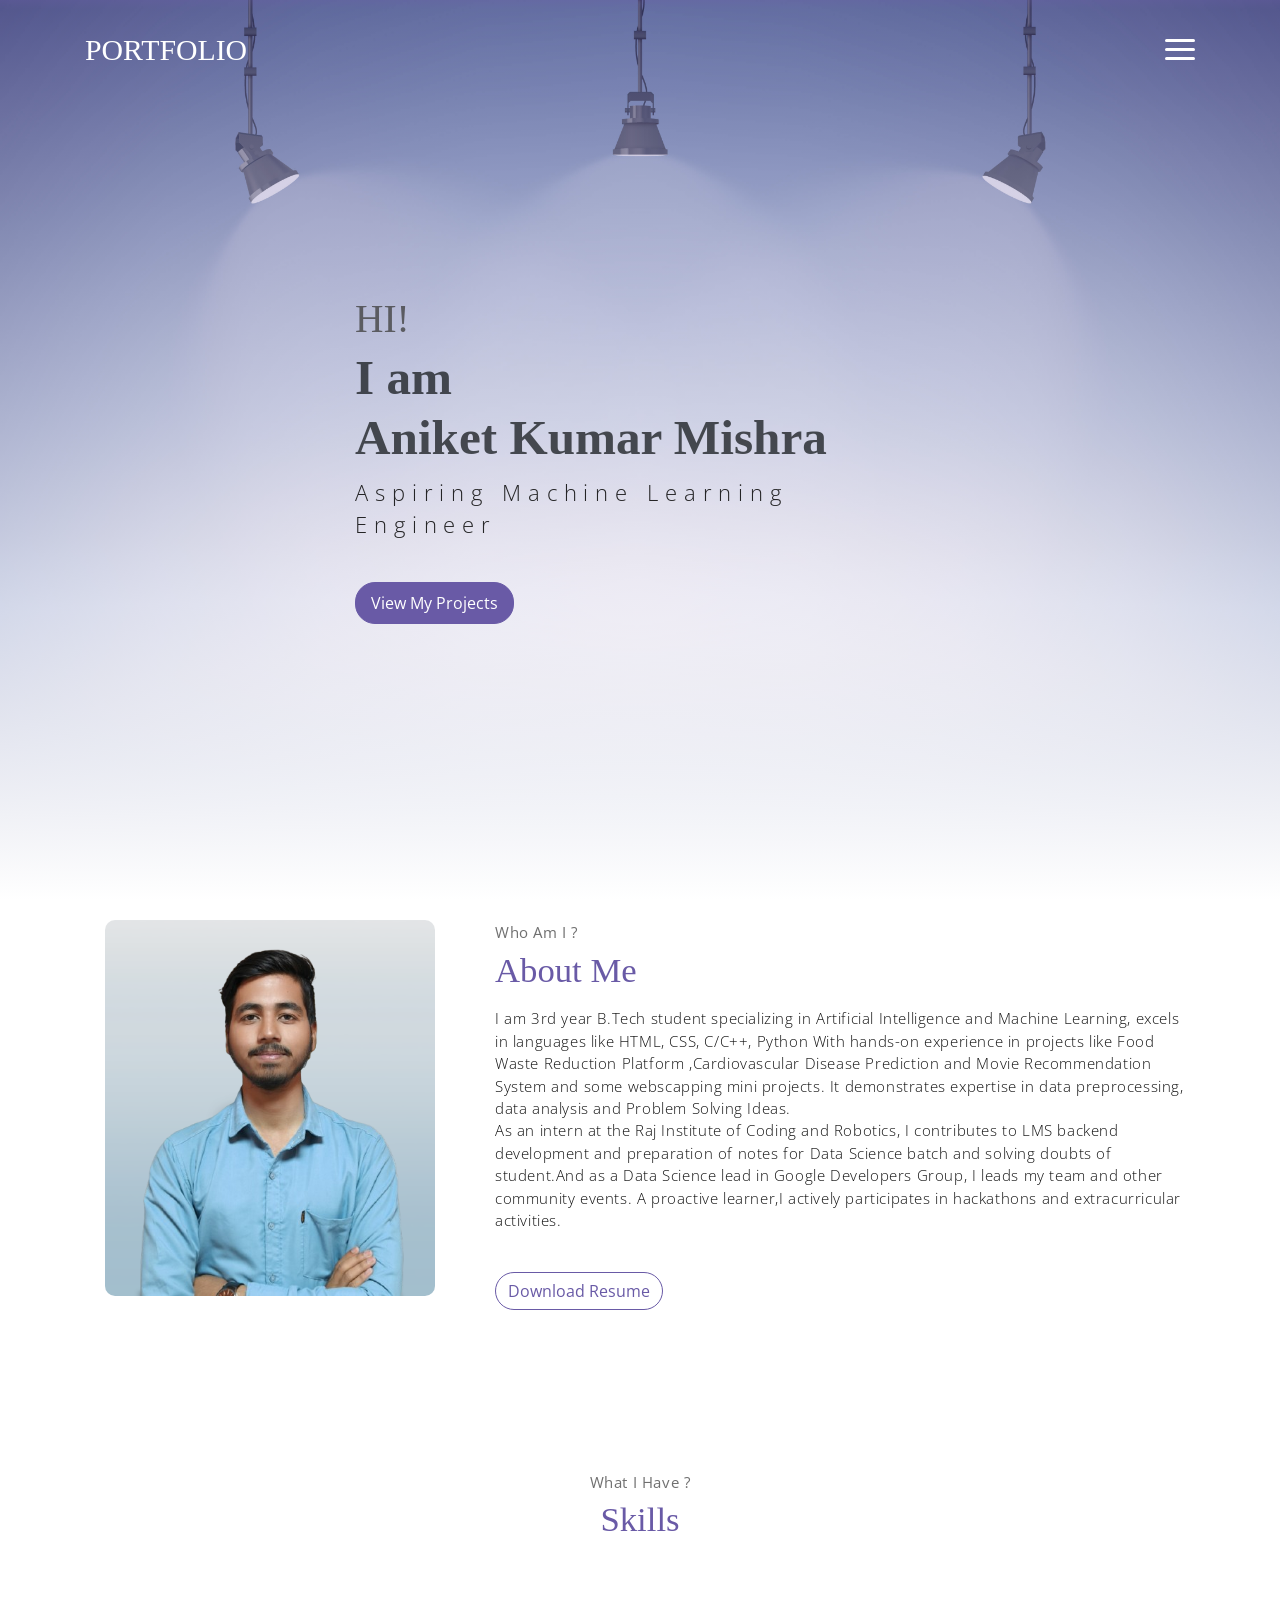
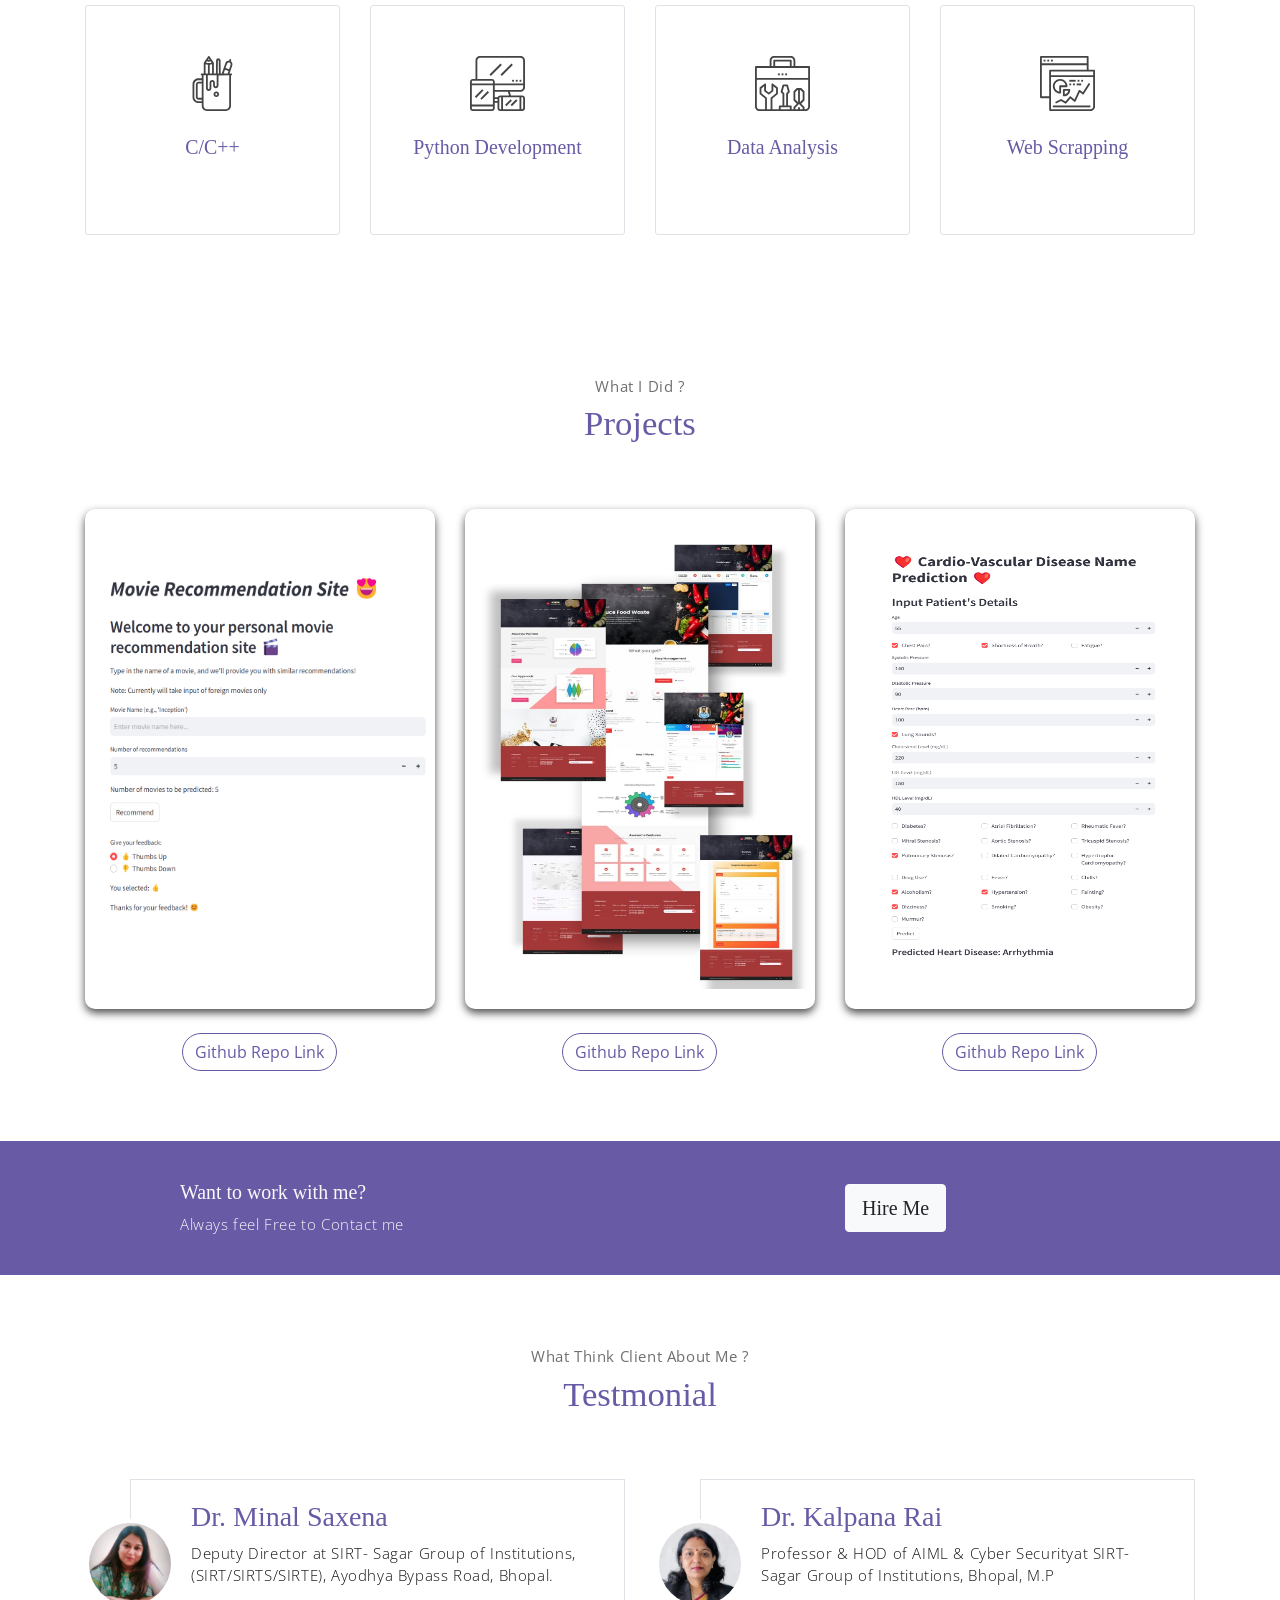
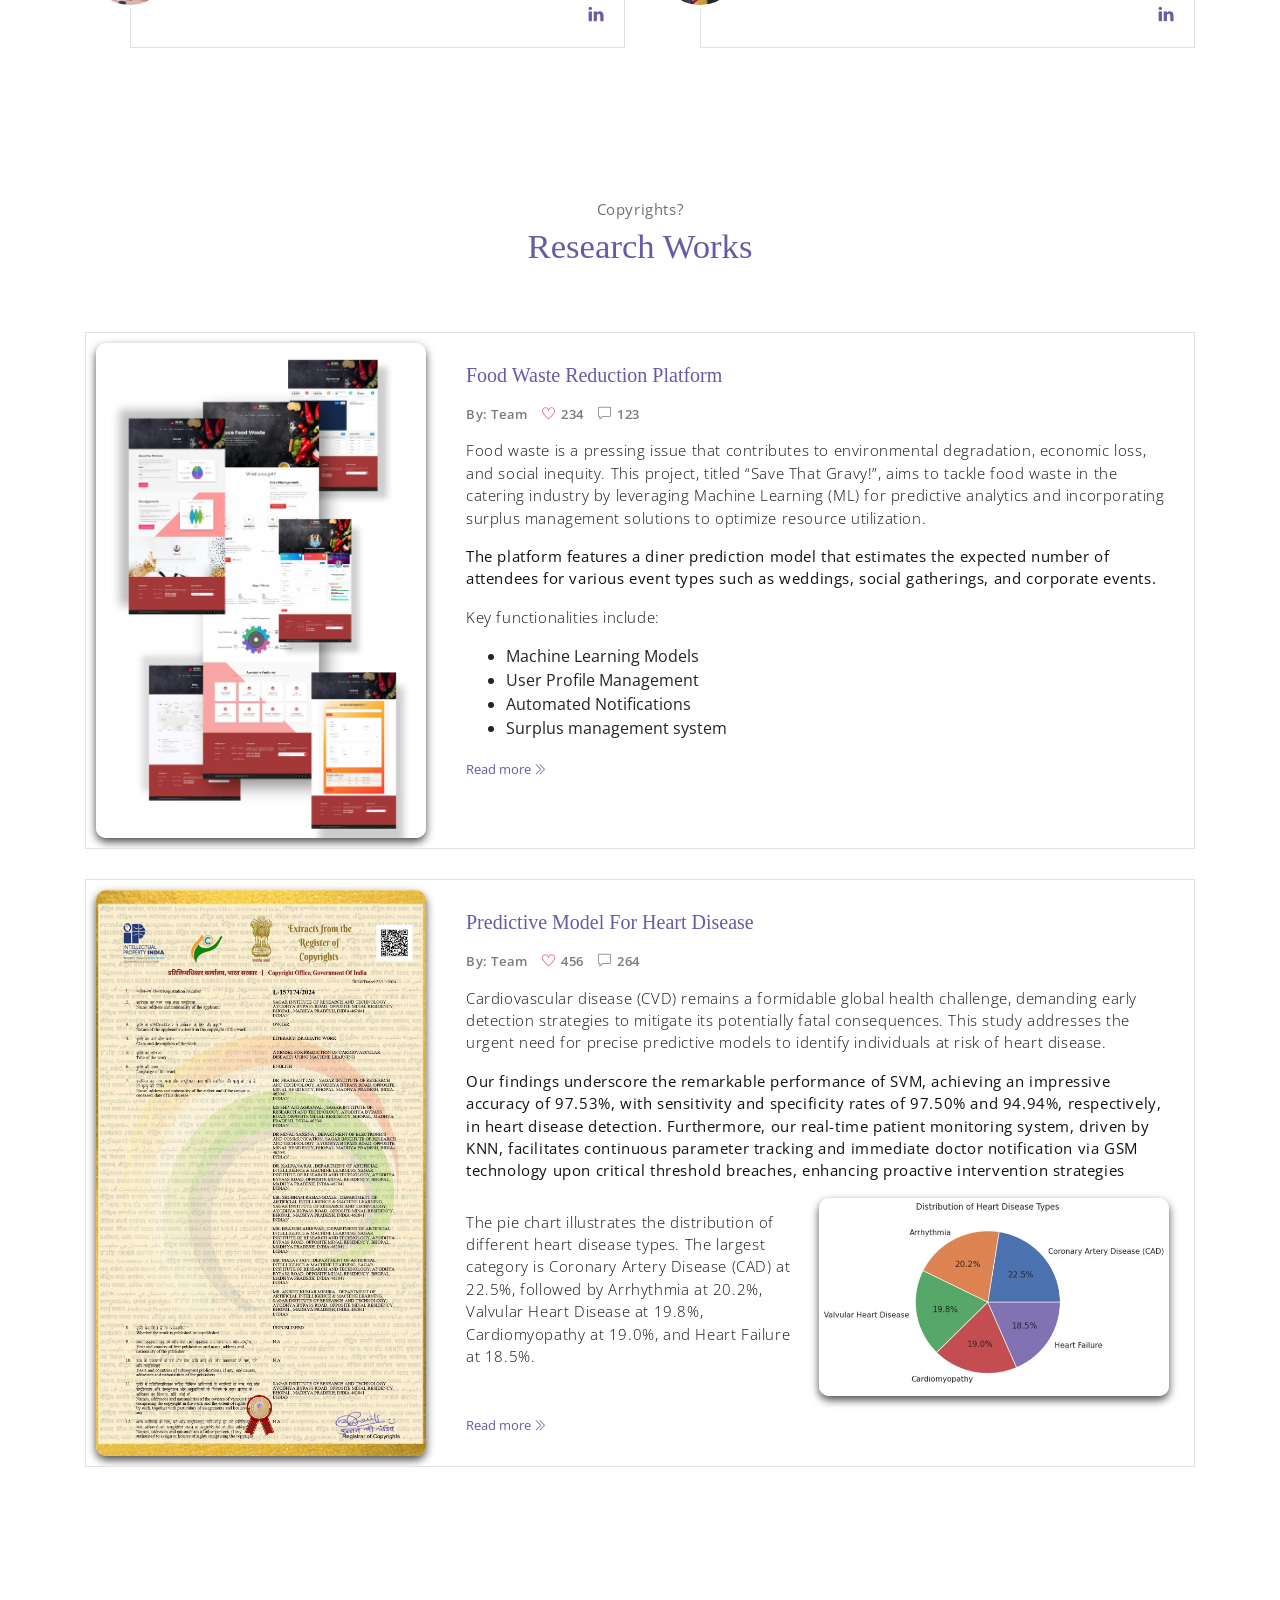
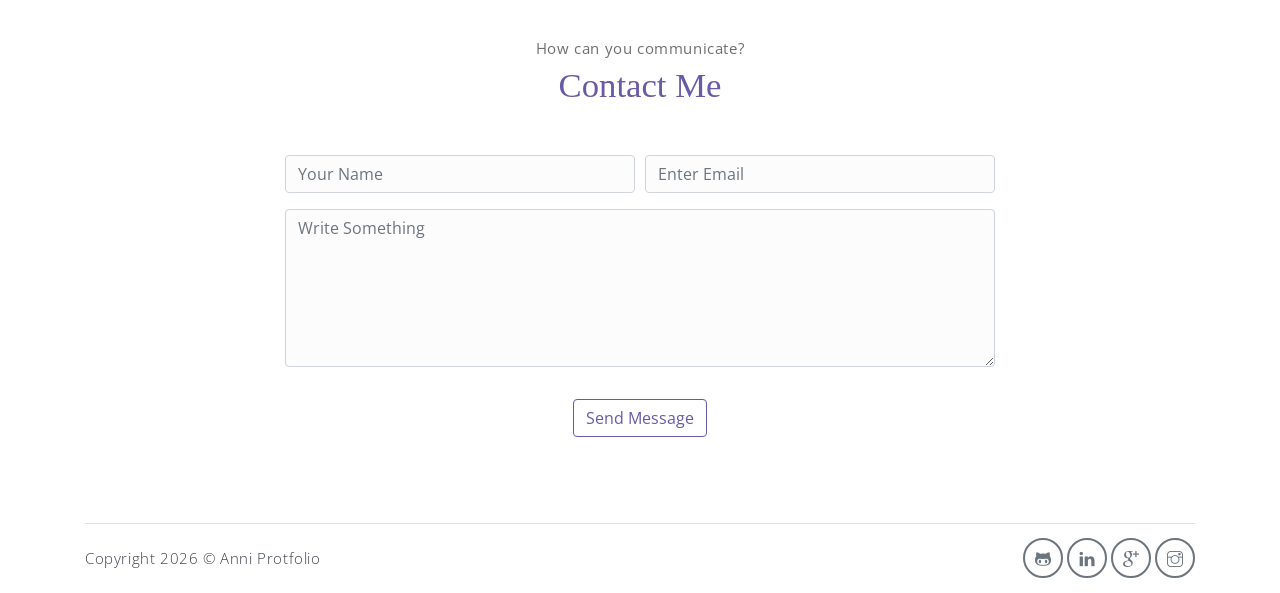
==== commit 23453495: "some changes" ====
--- a/index.html
+++ b/index.html
@@ -223,7 +223,7 @@
                             <img src="assets/imgs/test-1.jpg" class="testimonial-card-img" alt="#">
                         </div>
                         <div class="testimonial-card-body">
-                            <h3>Dr Minal Saxena</h3>
+                            <h3>Dr. Minal Saxena</h3>
                             <p class="testimonial-card-subtitle">
                                 Deputy Director at SIRT- Sagar Group of Institutions, (SIRT/SIRTS/SIRTE), Ayodhya Bypass
                                 Road, Bhopal.</p>
